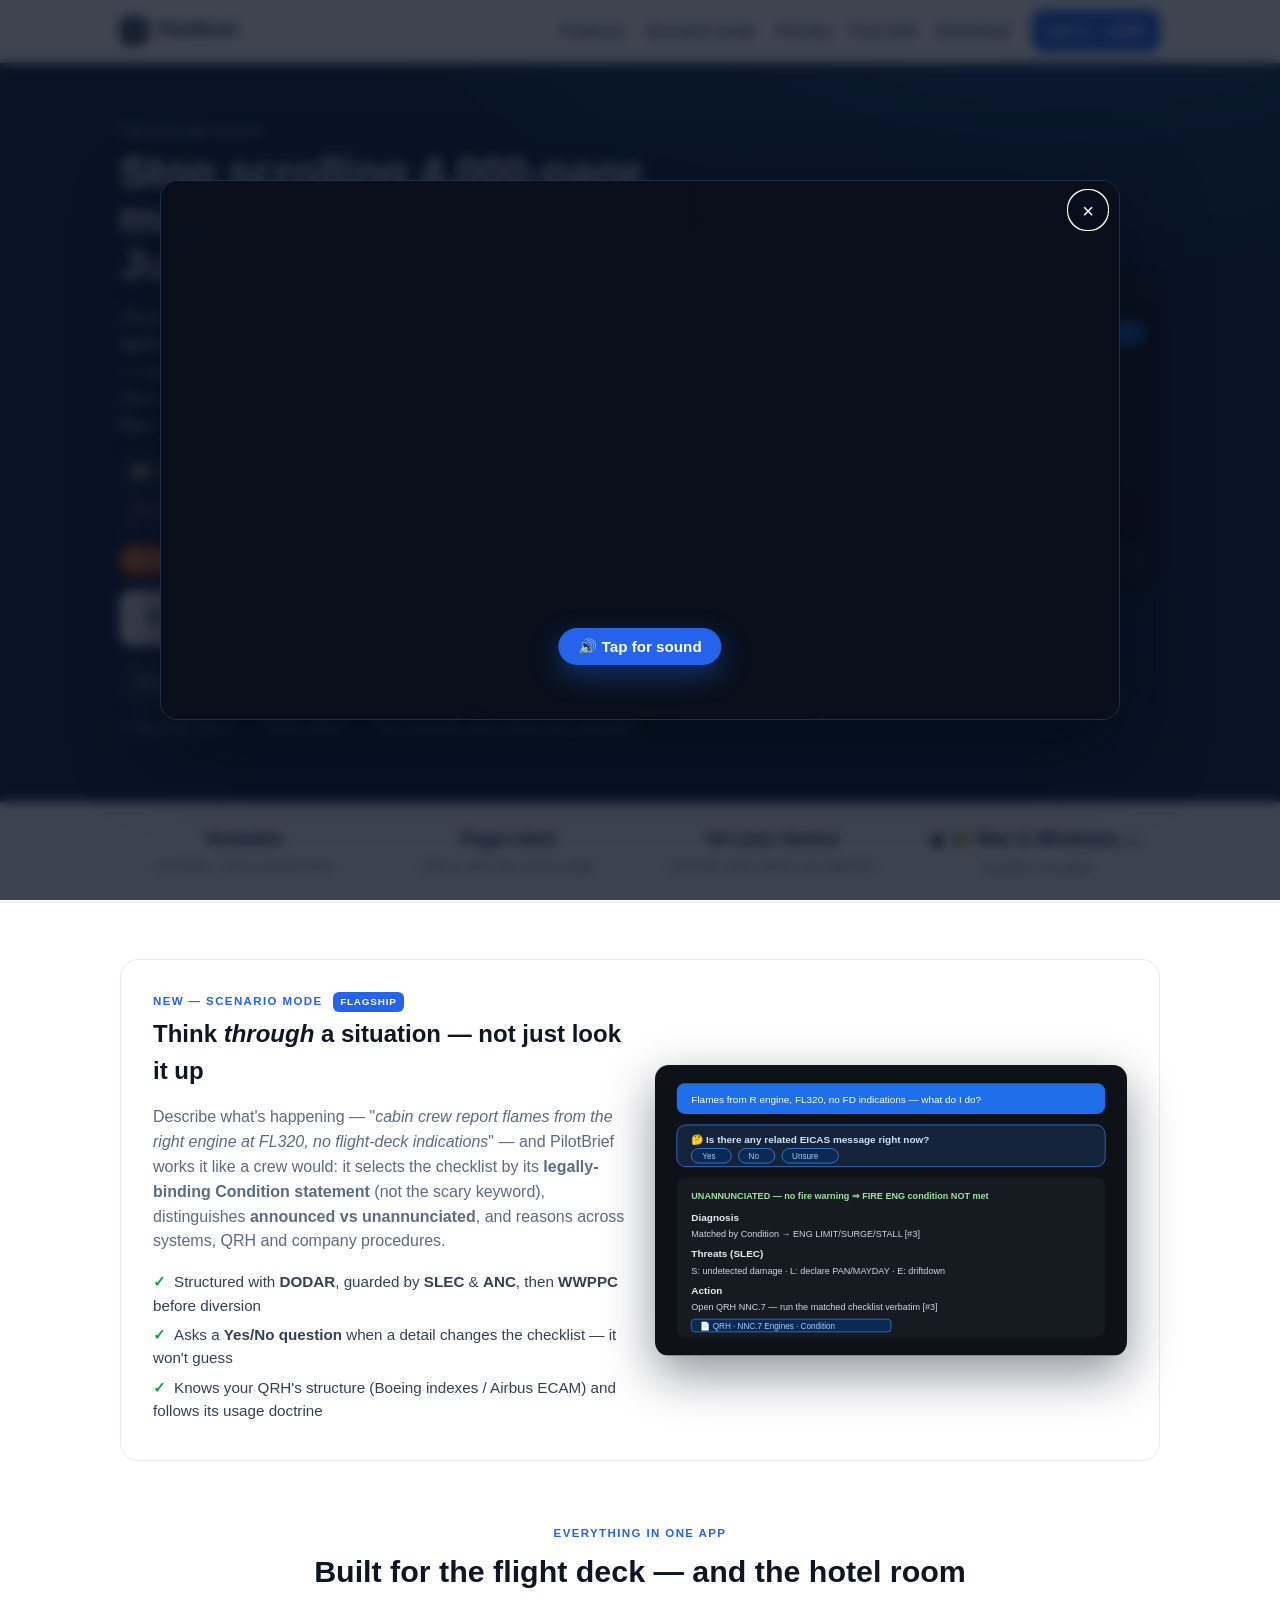
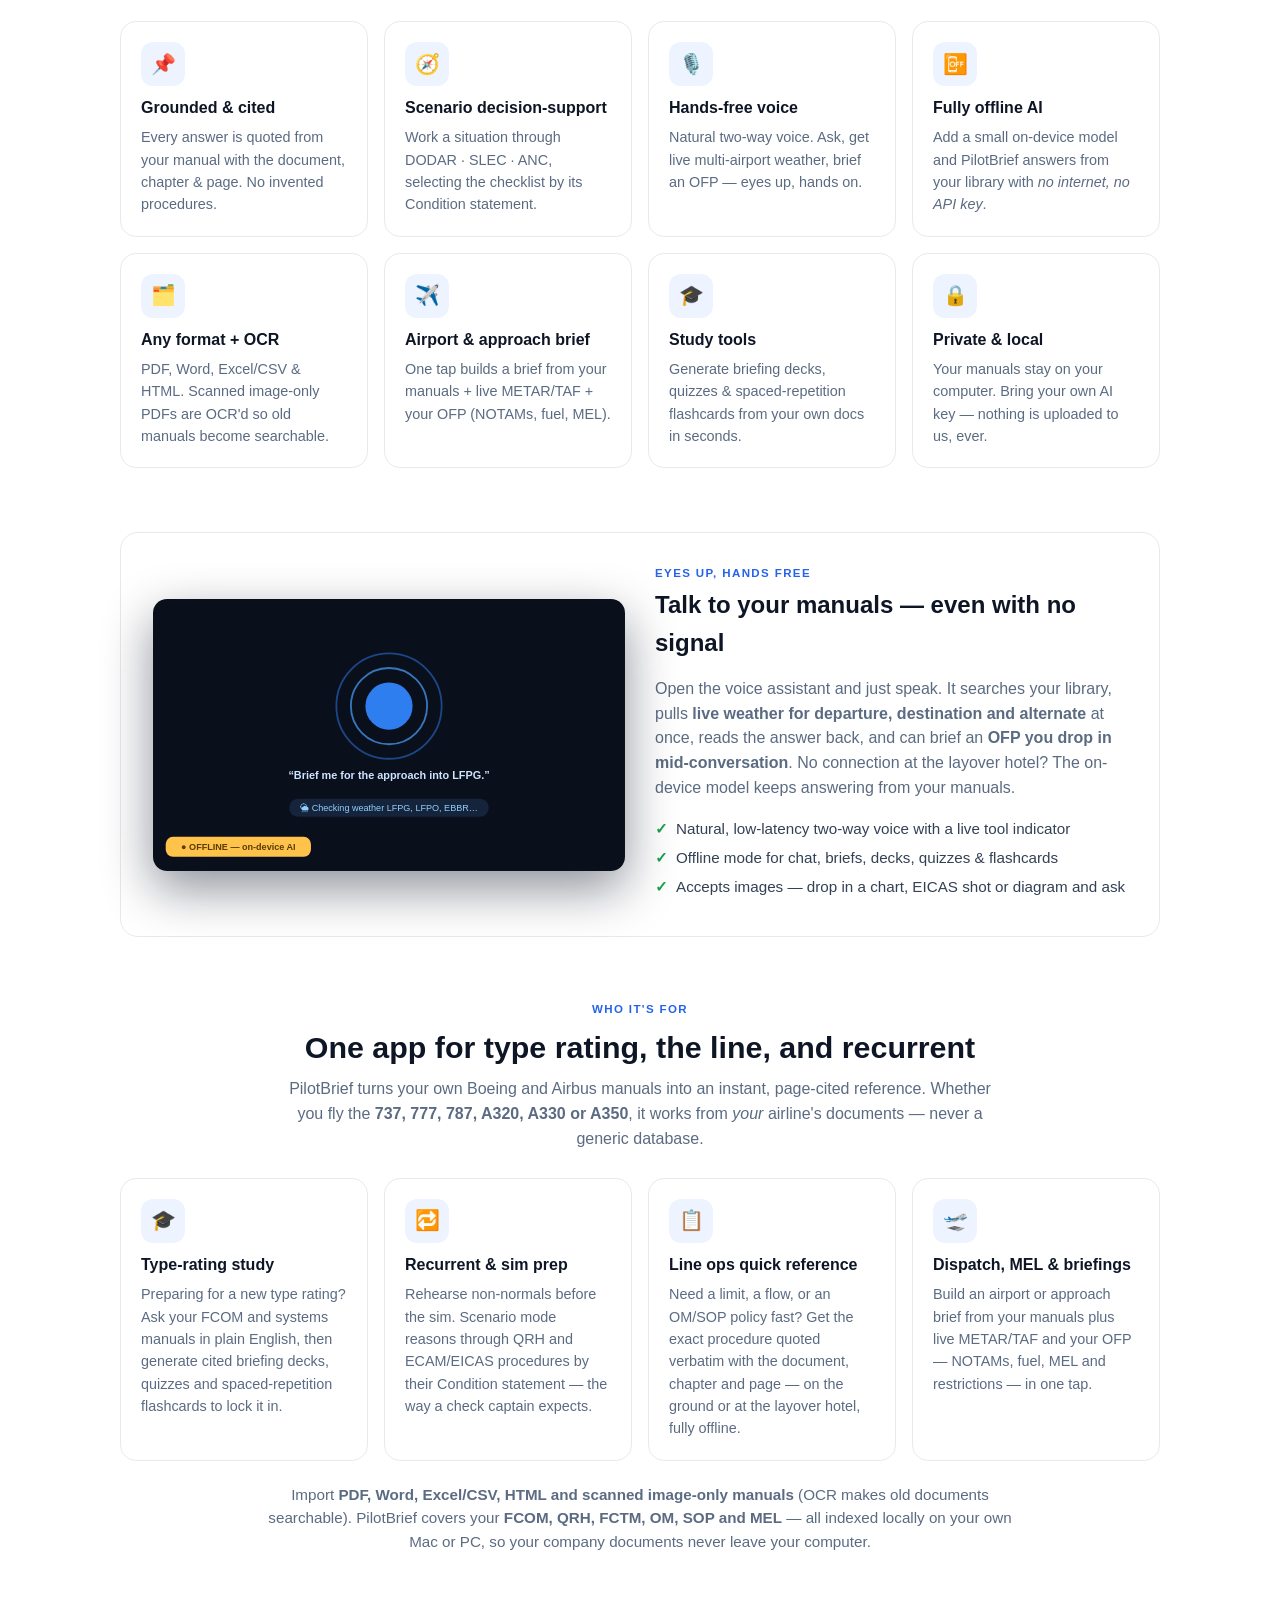
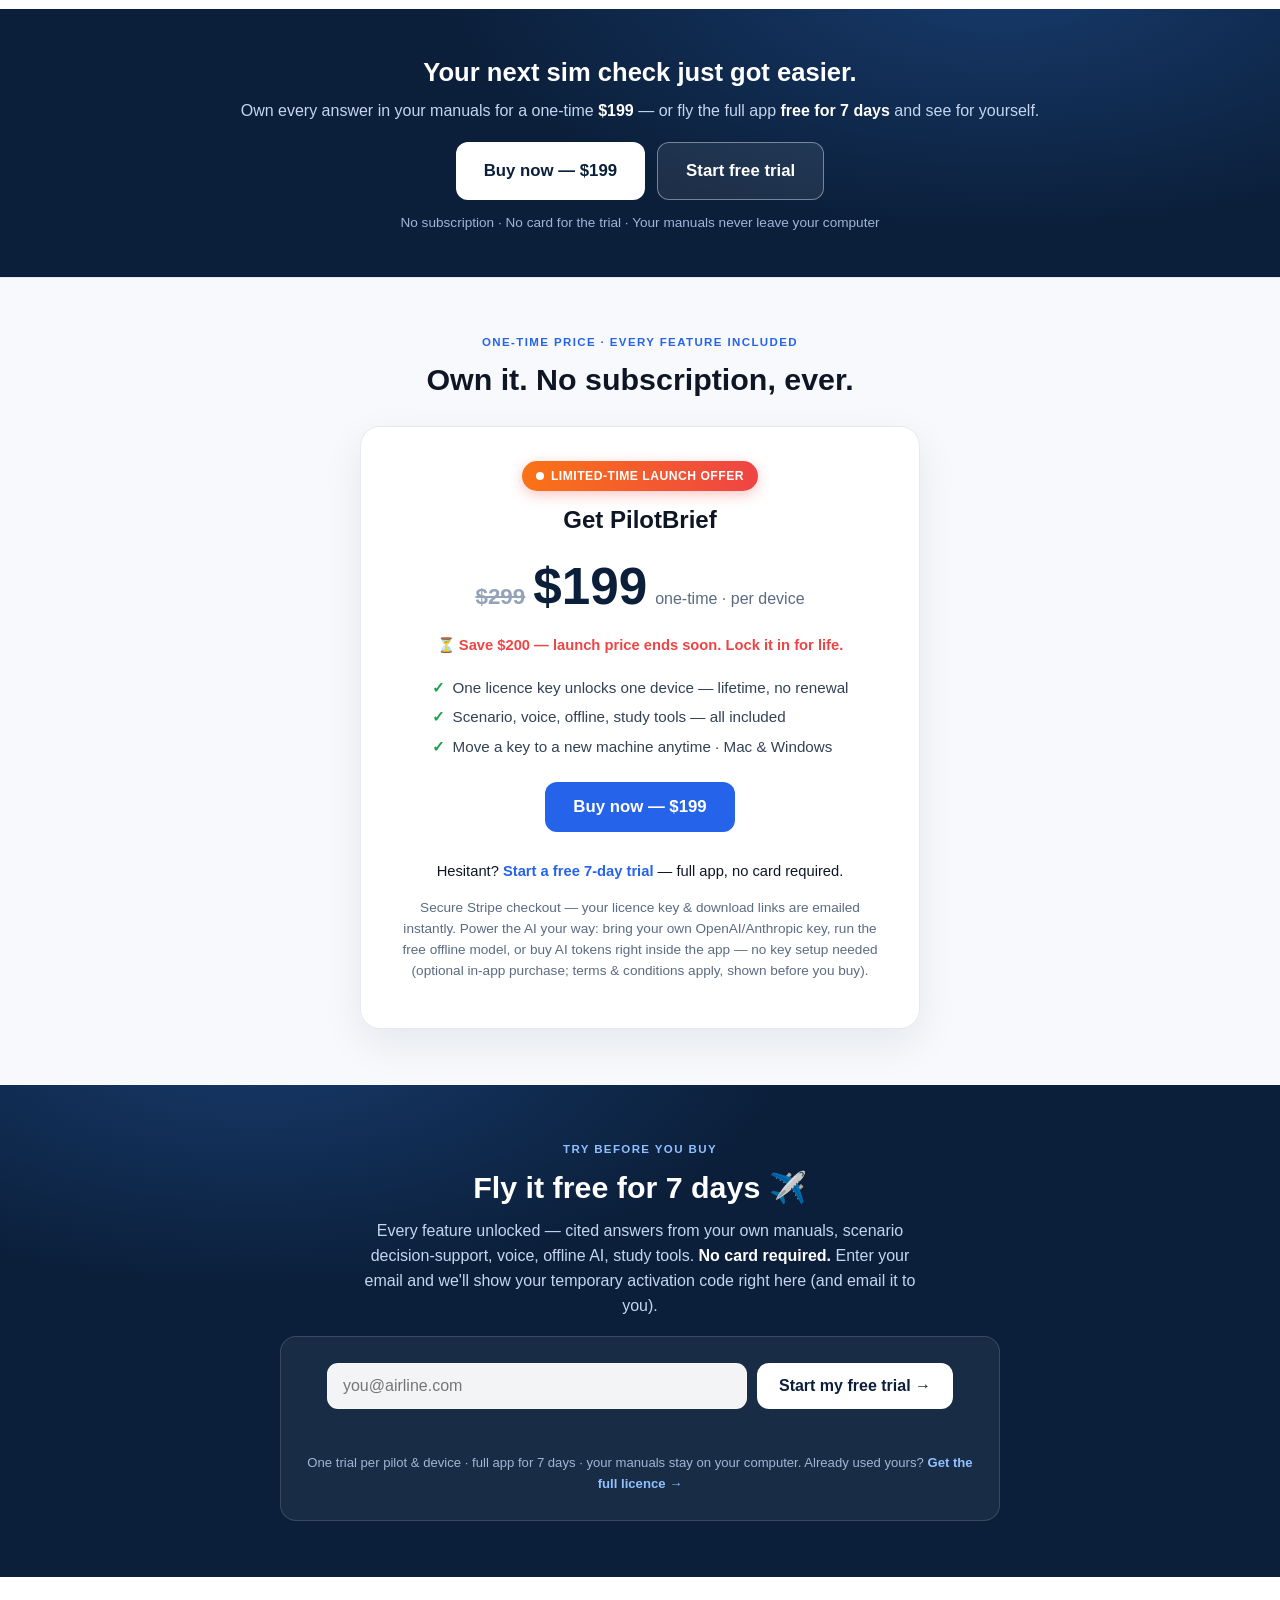
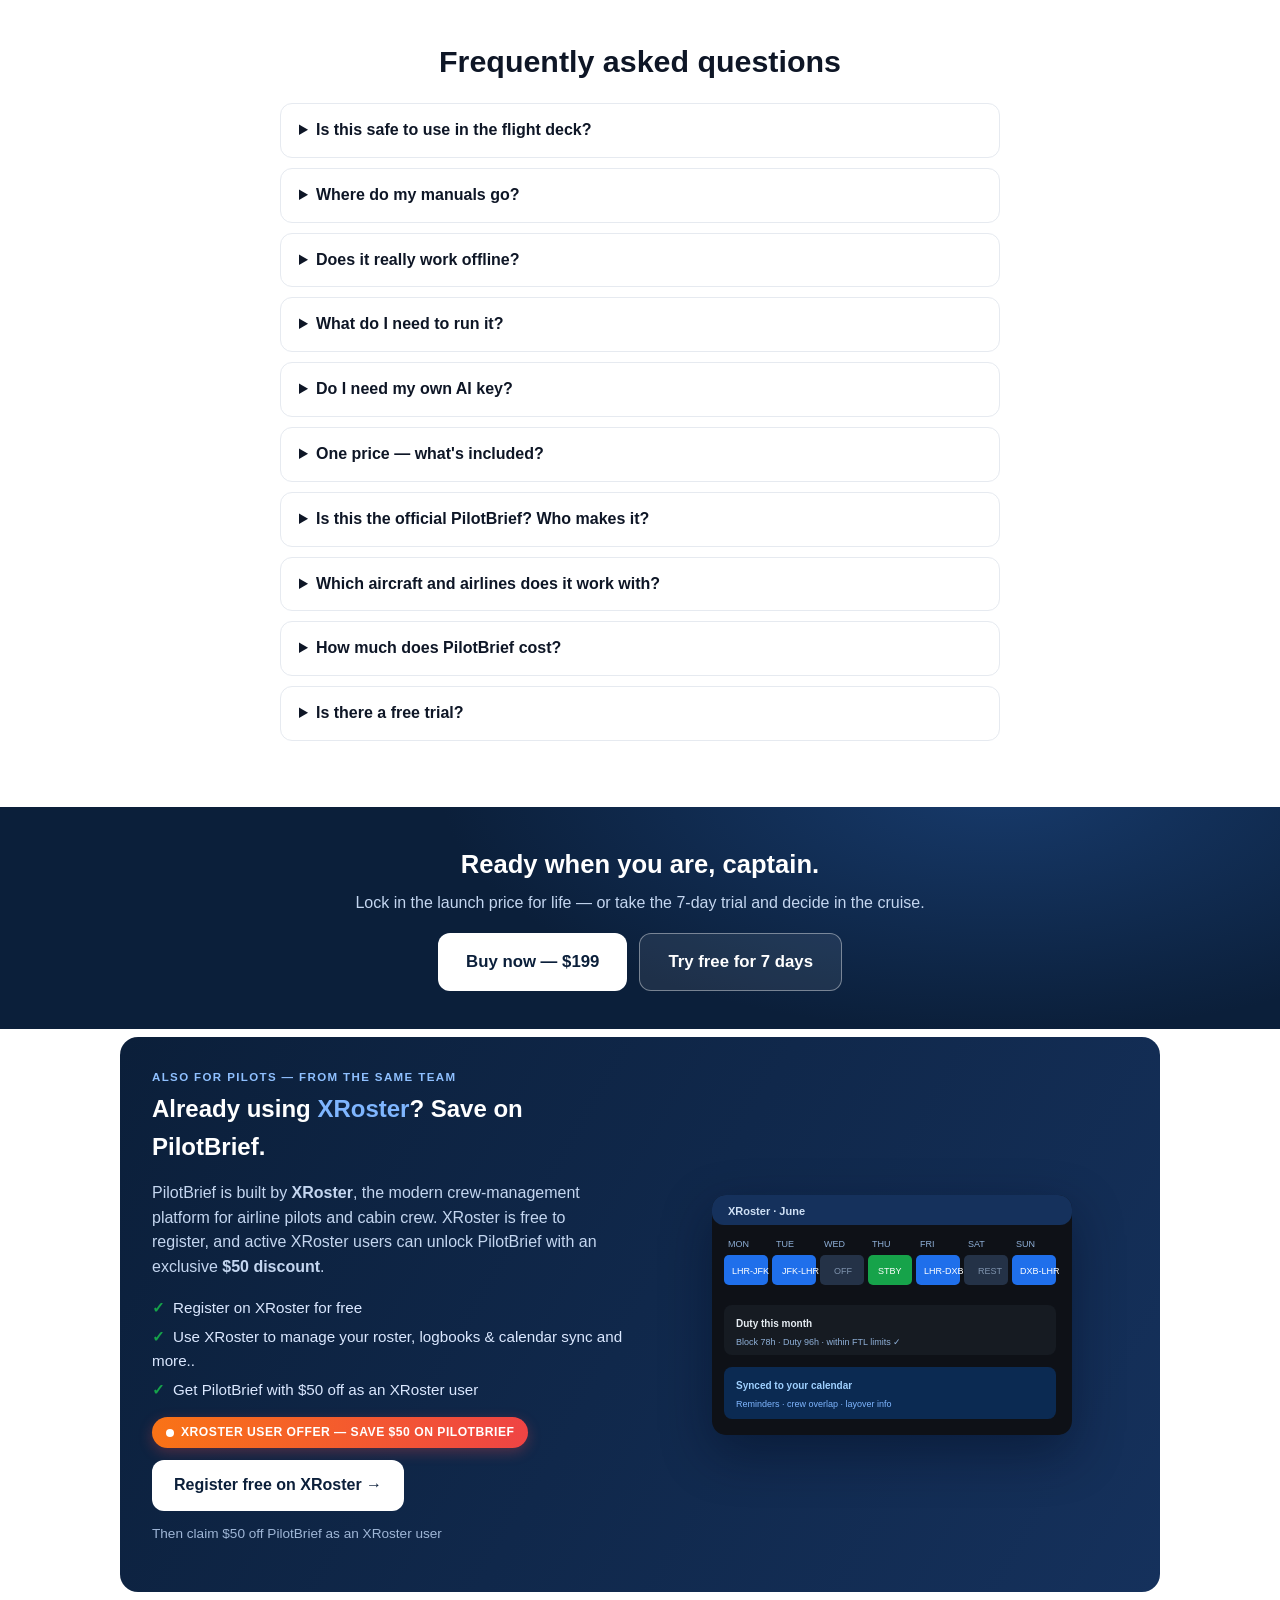
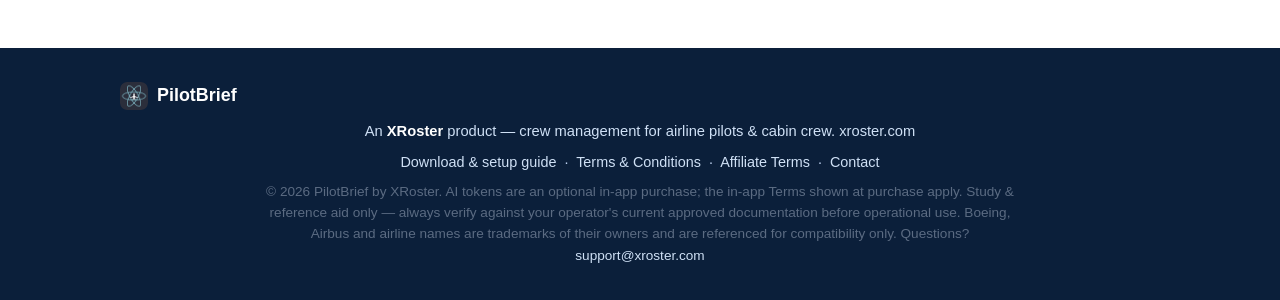
==== index.html @ 809c9a18 "Home page: dual buy/trial CTAs at every decision point - Hero: 'Buy now — $199' and 'Try free for 7 " ====
<!DOCTYPE html>
<html lang="en">
<head>
<meta charset="UTF-8">
<meta name="viewport" content="width=device-width, initial-scale=1">
<link rel="preconnect" href="https://www.xroster.com">
<link rel="dns-prefetch" href="https://www.xroster.com">
<title>PilotBrief — AI co-pilot for your FCOM, QRH &amp; SOPs | by XRoster</title>
<meta name="description" content="PilotBrief is a private AI co-pilot for airline pilots. Ask your FCOM, QRH, FCTM, OM & SOPs in plain English and get the exact procedure or limit back — verbatim, cited to the page. Scenario decision-support, hands-free voice, and fully offline AI. One-time price, runs on your own Mac or PC. From the team behind XRoster.">
<meta name="keywords" content="PilotBrief, XRoster, airline pilot app, FCOM, QRH, FCTM, SOP, aviation AI, pilot study tool, type rating, checklist, EICAS, ECAM, flight deck, offline AI, crew management">
<meta name="author" content="XRoster">
<meta name="robots" content="index, follow">
<link rel="canonical" href="https://pilotbriefs.com/">
<meta property="og:site_name" content="PilotBrief by XRoster">
<meta property="og:title" content="PilotBrief — AI co-pilot for your FCOM, QRH &amp; SOPs">
<meta property="og:description" content="Stop scrolling 4,000-page manuals. Just ask. Grounded, page-cited answers from your own manuals — plus scenario decision-support, voice, and offline AI. By XRoster.">
<meta property="og:type" content="website">
<meta property="og:url" content="https://pilotbriefs.com/">
<meta property="og:locale" content="en_US">
<meta property="og:image" content="https://pilotbriefs.com/assets/og-image.png">
<meta property="og:image:type" content="image/png">
<meta property="og:image:width" content="1200">
<meta property="og:image:height" content="630">
<meta property="og:image:alt" content="PilotBrief — AI co-pilot for your FCOM, QRH & SOPs">
<meta name="twitter:card" content="summary_large_image">
<meta name="twitter:title" content="PilotBrief — AI co-pilot for your FCOM, QRH &amp; SOPs">
<meta name="twitter:description" content="Ask your manuals in plain English. Verbatim, page-cited answers — plus scenario decision-support, hands-free voice, and fully offline AI. By XRoster.">
<meta name="twitter:image" content="https://pilotbriefs.com/assets/og-image.png">
<meta name="twitter:image:alt" content="PilotBrief — AI co-pilot for your FCOM, QRH & SOPs">
<meta name="theme-color" content="#0b1f3a">
<script type="application/ld+json">
{
  "@context": "https://schema.org",
  "@graph": [
    {
      "@type": "Organization",
      "@id": "https://pilotbriefs.com/#organization",
      "name": "XRoster",
      "url": "https://www.xroster.com",
      "logo": {
        "@type": "ImageObject",
        "url": "https://pilotbriefs.com/assets/icon-512.png",
        "width": 512,
        "height": 512
      },
      "description": "XRoster builds modern software for airline pilots and cabin crew, including the crew-management platform and PilotBrief, an AI co-pilot for aviation manuals.",
      "sameAs": [
        "https://www.xroster.com",
        "https://x.com/xroster",
        "https://www.linkedin.com/company/xroster",
        "https://www.instagram.com/xroster.app"
      ]
    },
    {
      "@type": "WebSite",
      "@id": "https://pilotbriefs.com/#website",
      "url": "https://pilotbriefs.com/",
      "name": "PilotBrief",
      "description": "AI co-pilot for airline pilots — ask your FCOM, QRH, FCTM, OM & SOPs in plain English and get verbatim, page-cited answers.",
      "publisher": { "@id": "https://pilotbriefs.com/#organization" },
      "inLanguage": "en"
    },
    {
      "@type": "SoftwareApplication",
      "@id": "https://pilotbriefs.com/#software",
      "name": "PilotBrief",
      "applicationCategory": "BusinessApplication",
      "applicationSubCategory": "Aviation reference & study tool",
      "operatingSystem": "macOS, Windows",
      "url": "https://pilotbriefs.com/",
      "description": "A private AI co-pilot for airline pilots. Ask your FCOM, QRH, FCTM, OM and SOPs in plain English and get verbatim, page-cited answers — plus scenario decision-support, hands-free voice, and fully offline AI.",
      "image": "https://pilotbriefs.com/assets/og-image.png",
      "screenshot": "https://pilotbriefs.com/assets/og-image.png",
      "softwareHelp": "https://pilotbriefs.com/download.html",
      "installUrl": "https://pilotbriefs.com/download.html",
      "downloadUrl": "https://pilotbriefs.com/download.html",
      "featureList": [
        "Grounded, page-cited answers from your own FCOM, QRH, FCTM, OM & SOPs",
        "Scenario decision-support (DODAR · SLEC · ANC · WWPPC)",
        "Hands-free two-way voice with live multi-airport weather",
        "Fully offline on-device AI — no internet, no API key required",
        "Multi-format import (PDF, Word, Excel/CSV, HTML) with OCR",
        "Airport & approach briefings from manuals + live METAR/TAF + OFP",
        "Study tools: briefing decks, quizzes & spaced-repetition flashcards"
      ],
      "brand": { "@type": "Brand", "name": "PilotBrief" },
      "publisher": { "@id": "https://pilotbriefs.com/#organization" },
      "offers": {
        "@type": "Offer",
        "price": "199",
        "priceCurrency": "USD",
        "url": "https://pilotbriefs.com/#pricing",
        "availability": "https://schema.org/InStock",
        "priceValidUntil": "2026-12-31",
        "category": "One-time purchase, per device"
      }
    },
    {
      "@type": "FAQPage",
      "@id": "https://pilotbriefs.com/#faq",
      "mainEntity": [
        {
          "@type": "Question",
          "name": "Is there a free trial?",
          "acceptedAnswer": {
            "@type": "Answer",
            "text": "Yes — 7 days with every feature unlocked and no card required. Enter your email at pilotbriefs.com/#trial and you'll get a temporary activation code on screen and by email: download the app, enter the code, and fly. One trial per pilot and device; upgrading keeps your device activated and your library intact."
          }
        },
        {
          "@type": "Question",
          "name": "Is this safe to use in the flight deck?",
          "acceptedAnswer": {
            "@type": "Answer",
            "text": "PilotBrief is a study & reference aid. It reproduces your manuals verbatim and cites the exact page, but it is not a replacement for the official approved documentation or your operator's procedures. Always verify against your current approved manuals and apply CRM."
          }
        },
        {
          "@type": "Question",
          "name": "Where do my manuals go?",
          "acceptedAnswer": {
            "@type": "Answer",
            "text": "Nowhere. PilotBrief runs on your own Mac or PC and your documents never leave your computer. You bring your own AI key, and questions go directly from your machine to the provider — never through us."
          }
        },
        {
          "@type": "Question",
          "name": "Does it really work offline?",
          "acceptedAnswer": {
            "@type": "Answer",
            "text": "Yes. Index your manuals once, add a small free on-device model, and PilotBrief answers from your library with no internet and no API key — including scenario reasoning, briefs, and study tools."
          }
        },
        {
          "@type": "Question",
          "name": "What do I need to run it?",
          "acceptedAnswer": {
            "@type": "Answer",
            "text": "A Mac or Windows computer, plus a way to power the AI: your own OpenAI and/or Anthropic API key (a few dollars of usage covers heavy use), prepaid AI tokens you can buy inside the app (an optional in-app purchase — terms and conditions apply, shown before you buy), or the free on-device model for offline use."
          }
        },
        {
          "@type": "Question",
          "name": "Do I need my own AI key?",
          "acceptedAnswer": {
            "@type": "Answer",
            "text": "No. You can bring your own OpenAI/Anthropic key, buy prepaid AI tokens inside the app with no key setup (an optional in-app purchase — terms and conditions apply, shown before you buy), or use the free on-device model fully offline. You can switch anytime, and your manuals always stay on your computer."
          }
        },
        {
          "@type": "Question",
          "name": "One price — what's included?",
          "acceptedAnswer": {
            "@type": "Answer",
            "text": "Everything: grounded cited answers, scenario decision-support, hands-free voice, offline AI, OCR & multi-format import, airport briefs, and the study tools. One licence activates one device for life with no renewal."
          }
        },
        {
          "@type": "Question",
          "name": "Is this the official PilotBrief? Who makes it?",
          "acceptedAnswer": {
            "@type": "Answer",
            "text": "Yes. This is the official PilotBrief, built and sold by XRoster — the crew-management platform for airline pilots and cabin crew. The only official site is pilotbriefs.com, and the app is purchased here through secure Stripe checkout. If you see PilotBrief offered anywhere else, it isn't us."
          }
        },
        {
          "@type": "Question",
          "name": "Which aircraft and airlines does PilotBrief work with?",
          "acceptedAnswer": {
            "@type": "Answer",
            "text": "Any of them. PilotBrief is built around your documents, so it works with any aircraft type (Boeing 737/777/787, Airbus A320/A330/A350 and more) and any airline's OM/SOP — you simply load your own FCOM, QRH, FCTM and company manuals. It understands both Boeing-style QRH indexes and Airbus ECAM structure."
          }
        },
        {
          "@type": "Question",
          "name": "How much does PilotBrief cost?",
          "acceptedAnswer": {
            "@type": "Answer",
            "text": "A one-time $199 during the launch (regularly $299) — no subscription, ever. One licence activates one device for life, and active XRoster users can claim an extra $50 off."
          }
        }
      ]
    }
  ]
}
</script>
<link rel="icon" href="favicon.ico" sizes="any">
<link rel="icon" type="image/png" sizes="32x32" href="assets/favicon-32.png">
<link rel="icon" type="image/png" sizes="16x16" href="assets/favicon-16.png">
<link rel="apple-touch-icon" sizes="180x180" href="assets/apple-touch-icon.png">
<link rel="manifest" href="site.webmanifest">
<style>
  :root{--navy:#0b1f3a;--blue:#2563eb;--sky:#4da3ff;--ink:#0e1626;--muted:#5b6b82;--line:#e6eaf0;--bg:#f7f9fc;}
  *{box-sizing:border-box;}
  html{scroll-behavior:smooth;}
  body{margin:0;font-family:-apple-system,BlinkMacSystemFont,"Segoe UI",Roboto,Helvetica,Arial,sans-serif;color:var(--ink);background:#fff;line-height:1.55;-webkit-font-smoothing:antialiased;}
  a{color:var(--blue);text-decoration:none;}
  .wrap{max-width:1080px;margin:0 auto;padding:0 20px;}
  .btn{display:inline-flex;align-items:center;justify-content:center;gap:8px;border-radius:12px;padding:13px 22px;font-weight:600;font-size:1rem;cursor:pointer;border:0;transition:transform .12s,box-shadow .12s;}
  .btn-light{background:#fff;color:var(--navy);} .btn-light:hover{transform:translateY(-1px);box-shadow:0 8px 22px rgba(0,0,0,.18);}
  .btn-primary{background:var(--blue);color:#fff;} .btn-primary:hover{transform:translateY(-1px);box-shadow:0 8px 22px rgba(37,99,235,.32);}
  .btn-ghost{background:rgba(255,255,255,.08);color:#fff;border:1.5px solid rgba(255,255,255,.4);} .btn-ghost:hover{transform:translateY(-1px);background:rgba(255,255,255,.16);}
  .ctaband{background:radial-gradient(900px 400px at 78% -10%,#173a6b 0,var(--navy) 62%);color:#eaf2ff;padding:44px 0;}
  .ctaband h3{color:#fff;font-size:1.6rem;margin:0 0 6px;}
  .ctaband p{color:#c4d6f0;margin:0 0 18px;}
  .ctaband .row{display:flex;gap:12px;flex-wrap:wrap;justify-content:center;}
  .ctaband .sub{color:#9fb6d6;font-size:.85rem;margin-top:12px;}
  .btn-lg{padding:15px 28px;font-size:1.05rem;}
  /* nav */
  nav.top{position:sticky;top:0;z-index:50;background:rgba(255,255,255,.86);backdrop-filter:blur(10px);border-bottom:1px solid var(--line);}
  nav.top .wrap{display:flex;align-items:center;justify-content:space-between;height:62px;}
  .brand{display:flex;align-items:center;gap:9px;font-weight:800;color:var(--navy);font-size:1.12rem;}
  .brand .mk{width:28px;height:28px;border-radius:7px;background:var(--blue);display:flex;align-items:center;justify-content:center;}
  .brand .mk-img{width:28px;height:28px;border-radius:7px;display:block;object-fit:cover;}
  .nav-links{display:flex;align-items:center;gap:22px;}
  .nav-links a{color:#33425a;font-weight:600;font-size:.95rem;}
  .nav-links a.nav-cta{background:var(--blue);color:#fff;padding:9px 16px;border-radius:10px;}
  .nav-links a.nav-cta:hover{background:#1e4fd0;color:#fff;}
  /* hero */
  .hero{background:radial-gradient(1200px 540px at 84% -14%,#173a6b 0,var(--navy) 62%);color:#eaf2ff;}
  .hero .wrap{padding:60px 20px 64px;display:grid;grid-template-columns:1.05fr .95fr;gap:40px;align-items:center;}
  .eyebrow{letter-spacing:.12em;text-transform:uppercase;font-size:.72rem;font-weight:800;color:#8fc0ff;}
  h1{font-size:2.7rem;line-height:1.07;margin:.5rem 0 1rem;color:#fff;font-weight:800;}
  .sub{color:#c4d6f0;font-size:1.08rem;}
  .badges{display:flex;flex-wrap:wrap;gap:8px;margin:16px 0;}
  .badge{font-size:.82rem;background:rgba(255,255,255,.08);border:1px solid rgba(255,255,255,.18);color:#dbe8ff;border-radius:999px;padding:5px 12px;}
  .offer{display:inline-flex;align-items:center;gap:7px;background:linear-gradient(90deg,#f97316,#ef4444);color:#fff;font-weight:800;font-size:.76rem;letter-spacing:.04em;text-transform:uppercase;border-radius:999px;padding:6px 14px;box-shadow:0 4px 14px rgba(239,68,68,.3);}
  .offer .dot{width:8px;height:8px;border-radius:50%;background:#fff;animation:pulse 1.3s ease-in-out infinite;}
  @keyframes pulse{0%,100%{opacity:.45}50%{opacity:1}}
  .hero-cta{display:flex;flex-wrap:wrap;align-items:center;gap:14px;margin:14px 0 8px;}
  .price-pill{display:inline-flex;align-items:baseline;gap:8px;background:rgba(255,255,255,.08);border:1px solid rgba(255,255,255,.16);padding:8px 16px;border-radius:999px;}
  .fineprint{color:#9fb6d6;font-size:.9rem;}
  .mock{width:100%;height:auto;display:block;border-radius:14px;box-shadow:0 18px 50px rgba(2,12,30,.45);}
  /* sections */
  section{padding:56px 0;}
  .center{text-align:center;}
  h2{font-size:1.9rem;font-weight:800;margin:.3rem 0 .2rem;}
  h3{font-size:1.5rem;font-weight:800;margin:.2rem 0 .5rem;}
  .lead{color:var(--muted);}
  .eyebrow.blue{color:var(--blue);}
  /* trust bar */
  .trust{background:var(--bg);border-top:1px solid var(--line);border-bottom:1px solid var(--line);}
  .trust .wrap{display:grid;grid-template-columns:repeat(4,1fr);gap:18px;padding:22px 20px;text-align:center;}
  .trust b{display:block;font-size:1.15rem;color:var(--navy);}
  .trust span{color:var(--muted);font-size:.86rem;}
  /* feature grid */
  .grid{display:grid;grid-template-columns:repeat(4,1fr);gap:16px;}
  .feat{border:1px solid var(--line);border-radius:16px;padding:20px;background:#fff;transition:transform .15s,box-shadow .15s;}
  .feat:hover{transform:translateY(-3px);box-shadow:0 10px 28px rgba(13,31,58,.10);}
  .feat .ico{width:44px;height:44px;border-radius:12px;background:#eef4ff;display:flex;align-items:center;justify-content:center;font-size:20px;margin-bottom:10px;}
  .feat h4{margin:.1rem 0 .35rem;font-size:1rem;}
  .feat p{margin:0;color:var(--muted);font-size:.9rem;}
  /* showcase */
  .show{border:1px solid var(--line);border-radius:18px;background:#fff;padding:32px;display:grid;grid-template-columns:1fr 1fr;gap:30px;align-items:center;}
  .show.rev{direction:rtl;} .show.rev>*{direction:ltr;}
  .tag{display:inline-block;font-size:.62rem;font-weight:800;letter-spacing:.08em;text-transform:uppercase;color:#fff;background:var(--blue);border-radius:6px;padding:2px 7px;vertical-align:middle;margin-left:6px;}
  ul.ticks{list-style:none;padding:0;margin:0;}
  ul.ticks li{margin:.35rem 0;color:#334155;font-size:.95rem;} ul.ticks li::before{content:"✓";color:#16a34a;font-weight:800;margin-right:8px;}
  /* pricing */
  .price-card{max-width:560px;margin:0 auto;border:1px solid var(--line);border-radius:20px;box-shadow:0 14px 40px rgba(13,31,58,.08);padding:34px;text-align:center;background:#fff;}
  .price-big{font-size:3.2rem;font-weight:800;color:var(--navy);}
  .price-card .reg{color:#94a3b8;text-decoration:line-through;font-weight:600;margin-right:8px;font-size:1.4rem;}
  .urgency{color:#ef4444;font-weight:700;font-size:.92rem;margin:6px 0 14px;}
  /* faq */
  .faq{max-width:760px;margin:0 auto;}
  details{border:1px solid var(--line);border-radius:12px;padding:14px 18px;margin-bottom:10px;background:#fff;}
  details summary{font-weight:700;cursor:pointer;}
  details p{color:var(--muted);margin:.6rem 0 0;}
  /* footer */
  footer{background:var(--navy);color:#bcd0ee;padding:34px 0;font-size:.9rem;}
  footer a{color:#cfe0f5;}
  .disclaimer{max-width:780px;margin:0 auto;color:var(--muted);font-size:.85rem;text-align:center;}
  @media(max-width:840px){
    .hero .wrap{grid-template-columns:1fr;} h1{font-size:2.1rem;}
    .grid{grid-template-columns:repeat(2,1fr);} .trust .wrap{grid-template-columns:repeat(2,1fr);}
    .show{grid-template-columns:1fr;} .show.rev{direction:ltr;} .nav-links{display:none;}
  }
</style>
</head>
<body>

<!-- ===== NAV ===== -->
<nav class="top"><div class="wrap">
  <a class="brand" href="#"><img class="mk-img" src="assets/icon.png" width="28" height="28" alt="PilotBrief logo">PilotBrief</a>
  <div class="nav-links">
    <a href="#features">Features</a>
    <a href="#scenario">Scenario mode</a>
    <a href="#pricing">Pricing</a>
    <a href="#trial">Free trial</a>
    <a href="download.html">Download</a>
    <a href="#pricing" class="nav-cta">Get it — $199</a>
  </div>
</div></nav>

<!-- ===== HERO ===== -->
<header class="hero"><div class="wrap">
  <div>
    <div class="eyebrow">For airline pilots</div>
    <h1>Stop scrolling 4,000-page manuals.<br>Just ask.</h1>
    <p class="sub">PilotBrief is a private AI co-pilot for your <strong>FCOM, QRH, FCTM, OM &amp; SOPs</strong>. Ask in plain English and get the exact procedure or limit back — quoted <strong>verbatim</strong>, with the document, chapter &amp; <strong>page citation</strong>. Now it can also <strong>reason through a scenario</strong>, <strong>talk to you hands-free</strong>, and <strong>work with no internet at all</strong>.</p>
    <div class="badges">
      <span class="badge">🧭 Scenario decision-support</span>
      <span class="badge">🎙️ Hands-free voice</span>
      <span class="badge">📴 Fully offline AI</span>
      <span class="badge">📌 Cited to the page</span>
    </div>
    <div style="margin-bottom:10px"><span class="offer"><span class="dot"></span> Limited-time launch offer</span></div>
    <div class="hero-cta">
      <a href="#pricing" class="btn btn-light btn-lg">Buy now — $199</a>
      <a href="#trial" class="btn btn-ghost btn-lg">Try free for 7 days</a>
    </div>
    <div style="margin:2px 0 10px"><span class="price-pill"><span style="color:#9fb6d6;text-decoration:line-through;font-size:1rem">$299</span><b style="font-size:1.3rem">$199</b><span style="color:#c4d6f0">one-time · per device</span></span> <span style="color:#9fb6d6;font-size:.88rem;margin-left:6px">Trial: full app · no card required</span></div>
    <div class="fineprint">✓ No subscription &nbsp; ✓ Works offline &nbsp; ✓ Your manuals never leave your computer</div>
  </div>
  <div class="hero-mock">
    <button type="button" class="hero-play" id="heroPlay" aria-label="Play the PilotBrief promo video">
      <span class="hero-play__circle">
        <span class="hero-play__ring" aria-hidden="true"></span>
        <svg viewBox="0 0 24 24" width="34" height="34" fill="currentColor" aria-hidden="true"><path d="M8 5.5v13a1 1 0 0 0 1.54.84l10-6.5a1 1 0 0 0 0-1.68l-10-6.5A1 1 0 0 0 8 5.5z"/></svg>
      </span>
      <span class="hero-play__label">Watch the 30-sec demo</span>
    </button>
    <svg class="mock" viewBox="0 0 560 372" xmlns="http://www.w3.org/2000/svg" role="img" aria-label="PilotBrief app">
      <rect width="560" height="372" rx="12" fill="#0e1117"/>
      <rect x="0" y="0" width="560" height="34" rx="12" fill="#161b22"/>
      <circle cx="20" cy="17" r="5" fill="#ff5f56"/><circle cx="38" cy="17" r="5" fill="#ffbd2e"/><circle cx="56" cy="17" r="5" fill="#27c93f"/>
      <text x="280" y="21" fill="#8b949e" font-family="sans-serif" font-size="11" text-anchor="middle">PilotBrief</text>
      <rect x="0" y="34" width="150" height="338" fill="#0b1f3a"/>
      <rect x="14" y="50" width="122" height="26" rx="6" fill="#2563eb"/>
      <text x="26" y="67" fill="#fff" font-family="sans-serif" font-size="11">+ New chat</text>
      <text x="16" y="100" fill="#6f8bb0" font-family="sans-serif" font-size="9">LIBRARY</text>
      <text x="20" y="120" fill="#cfe0f5" font-family="sans-serif" font-size="11">📁 Company OM / SOP</text>
      <text x="20" y="142" fill="#cfe0f5" font-family="sans-serif" font-size="11">📁 B777 FCOM / QRH</text>
      <text x="20" y="164" fill="#cfe0f5" font-family="sans-serif" font-size="11">📁 Misc</text>
      <rect x="150" y="34" width="410" height="338" fill="#0e1117"/>
      <rect x="300" y="56" width="240" height="30" rx="10" fill="#1f6feb"/>
      <text x="318" y="75" fill="#fff" font-family="sans-serif" font-size="11">Max tailwind for autoland on the 777?</text>
      <rect x="170" y="100" width="372" height="150" rx="10" fill="#161b22"/>
      <text x="184" y="124" fill="#e6edf3" font-family="sans-serif" font-size="11">Autoland — wind limits (QRH/FCOM):</text>
      <text x="184" y="146" fill="#cdd9e5" font-family="sans-serif" font-size="11">• Max tailwind component: <tspan fill="#fff" font-weight="700">10 kt</tspan>  [#1]</text>
      <text x="184" y="166" fill="#cdd9e5" font-family="sans-serif" font-size="11">• Max crosswind (autoland): <tspan fill="#fff" font-weight="700">25 kt</tspan>  [#1]</text>
      <text x="184" y="186" fill="#cdd9e5" font-family="sans-serif" font-size="11">• Max headwind: <tspan fill="#fff" font-weight="700">25 kt</tspan>  [#1]</text>
      <rect x="184" y="206" width="150" height="26" rx="6" fill="#0b2a52" stroke="#2f6fd0"/>
      <text x="196" y="223" fill="#9fd0ff" font-family="sans-serif" font-size="10">📄 QRH · Autoland · p.166</text>
      <rect x="170" y="320" width="372" height="34" rx="9" fill="#161b22" stroke="#30363d"/>
      <text x="186" y="341" fill="#6e7681" font-family="sans-serif" font-size="11">Ask about a procedure, limit, or system…</text>
    </svg>
  </div>
</div></header>

<!-- ===== TRUST BAR ===== -->
<div class="trust"><div class="wrap">
  <div><b>Verbatim</b><span>checklists, never paraphrased</span></div>
  <div><b>Page-cited</b><span>click to view the source page</span></div>
  <div><b>On your device</b><span>manuals never leave your Mac/PC</span></div>
  <div><b style="display:inline-flex;align-items:center;gap:8px;justify-content:center"><svg width="15" height="17" viewBox="0 0 384 512" fill="#0b1f3a" aria-label="macOS"><path d="M318.7 268.7c-.2-36.7 16.4-64.4 50-84.8-18.8-26.9-47.2-41.7-84.7-44.6-35.5-2.8-74.3 20.7-88.5 20.7-15 0-49.4-19.7-76.4-19.7C63.3 141.2 4 184.8 4 273.5q0 39.3 14.4 81.2c12.8 36.7 59 126.7 107.2 125.2 25.2-.6 43-17.9 75.8-17.9 31.8 0 48.3 17.9 76.4 17.9 48.6-.7 90.4-82.5 102.6-119.3-65.2-30.7-61.7-90-61.7-91.9zm-56.6-164.2c27.3-32.4 24.8-61.9 24-72.5-24.1 1.4-52 16.4-67.9 34.9-17.5 19.8-27.8 44.3-25.6 71.9 26.1 2 49.9-11.4 69.5-34.3z"/></svg><svg width="15" height="15" viewBox="0 0 23 23" aria-label="Windows"><path fill="#f25022" d="M1 1h10v10H1z"/><path fill="#7fba00" d="M12 1h10v10H12z"/><path fill="#00a4ef" d="M1 12h10v10H1z"/><path fill="#ffb900" d="M12 12h10v10H12z"/></svg>Mac &amp; Windows</b><span>both installers included</span></div>
</div></div>

<!-- ===== FLAGSHIP SCENARIO ===== -->
<section id="scenario"><div class="wrap">
  <div class="show">
    <div>
      <div class="eyebrow blue">New — Scenario mode <span class="tag">Flagship</span></div>
      <h3>Think <em>through</em> a situation — not just look it up</h3>
      <p class="lead">Describe what's happening — "<em>cabin crew report flames from the right engine at FL320, no flight-deck indications</em>" — and PilotBrief works it like a crew would: it selects the checklist by its <strong>legally-binding Condition statement</strong> (not the scary keyword), distinguishes <strong>announced vs unannunciated</strong>, and reasons across systems, QRH and company procedures.</p>
      <ul class="ticks">
        <li>Structured with <strong>DODAR</strong>, guarded by <strong>SLEC</strong> &amp; <strong>ANC</strong>, then <strong>WWPPC</strong> before diversion</li>
        <li>Asks a <strong>Yes/No question</strong> when a detail changes the checklist — it won't guess</li>
        <li>Knows your QRH's structure (Boeing indexes / Airbus ECAM) and follows its usage doctrine</li>
      </ul>
    </div>
    <div>
      <svg class="mock" viewBox="0 0 520 320" xmlns="http://www.w3.org/2000/svg" role="img" aria-label="Scenario decision-support">
        <rect width="520" height="320" rx="12" fill="#0e1117"/>
        <rect x="24" y="20" width="472" height="34" rx="9" fill="#1f6feb"/>
        <text x="40" y="42" fill="#fff" font-family="sans-serif" font-size="11">Flames from R engine, FL320, no FD indications — what do I do?</text>
        <rect x="24" y="66" width="472" height="46" rx="10" fill="#15233b" stroke="#2f6fd0"/>
        <text x="40" y="86" fill="#cfe3ff" font-family="sans-serif" font-size="11" font-weight="700">🤔 Is there any related EICAS message right now?</text>
        <rect x="40" y="92" width="44" height="16" rx="8" fill="#0b2a52" stroke="#3a78d6"/><text x="52" y="104" fill="#9fd0ff" font-size="9" font-family="sans-serif">Yes</text>
        <rect x="92" y="92" width="40" height="16" rx="8" fill="#0b2a52" stroke="#3a78d6"/><text x="103" y="104" fill="#9fd0ff" font-size="9" font-family="sans-serif">No</text>
        <rect x="140" y="92" width="62" height="16" rx="8" fill="#0b2a52" stroke="#3a78d6"/><text x="151" y="104" fill="#9fd0ff" font-size="9" font-family="sans-serif">Unsure</text>
        <rect x="24" y="124" width="472" height="176" rx="10" fill="#161b22"/>
        <text x="40" y="148" fill="#9be3a0" font-family="sans-serif" font-size="10" font-weight="700">UNANNUNCIATED — no fire warning ⇒ FIRE ENG condition NOT met</text>
        <text x="40" y="172" fill="#e6edf3" font-family="sans-serif" font-size="11" font-weight="700">Diagnosis</text>
        <text x="40" y="190" fill="#cdd9e5" font-family="sans-serif" font-size="10">Matched by Condition → ENG LIMIT/SURGE/STALL  [#3]</text>
        <text x="40" y="212" fill="#e6edf3" font-family="sans-serif" font-size="11" font-weight="700">Threats (SLEC)</text>
        <text x="40" y="230" fill="#cdd9e5" font-family="sans-serif" font-size="10">S: undetected damage · L: declare PAN/MAYDAY · E: driftdown</text>
        <text x="40" y="252" fill="#e6edf3" font-family="sans-serif" font-size="11" font-weight="700">Action</text>
        <text x="40" y="270" fill="#cdd9e5" font-family="sans-serif" font-size="10">Open QRH NNC.7 — run the matched checklist verbatim  [#3]</text>
        <rect x="40" y="280" width="220" height="14" rx="4" fill="#0b2a52" stroke="#2f6fd0"/>
        <text x="50" y="291" fill="#9fd0ff" font-family="sans-serif" font-size="9">📄 QRH · NNC.7 Engines · Condition</text>
      </svg>
    </div>
  </div>
</div></section>

<!-- ===== FEATURES ===== -->
<section id="features" style="padding-top:8px"><div class="wrap">
  <div class="center" style="margin-bottom:26px">
    <div class="eyebrow blue">Everything in one app</div>
    <h2>Built for the flight deck — and the hotel room</h2>
  </div>
  <div class="grid">
    <div class="feat"><div class="ico">📌</div><h4>Grounded &amp; cited</h4><p>Every answer is quoted from your manual with the document, chapter &amp; page. No invented procedures.</p></div>
    <div class="feat"><div class="ico">🧭</div><h4>Scenario decision-support</h4><p>Work a situation through DODAR · SLEC · ANC, selecting the checklist by its Condition statement.</p></div>
    <div class="feat"><div class="ico">🎙️</div><h4>Hands-free voice</h4><p>Natural two-way voice. Ask, get live multi-airport weather, brief an OFP — eyes up, hands on.</p></div>
    <div class="feat"><div class="ico">📴</div><h4>Fully offline AI</h4><p>Add a small on-device model and PilotBrief answers from your library with <em>no internet, no API key</em>.</p></div>
    <div class="feat"><div class="ico">🗂️</div><h4>Any format + OCR</h4><p>PDF, Word, Excel/CSV &amp; HTML. Scanned image-only PDFs are OCR'd so old manuals become searchable.</p></div>
    <div class="feat"><div class="ico">✈️</div><h4>Airport &amp; approach brief</h4><p>One tap builds a brief from your manuals + live METAR/TAF + your OFP (NOTAMs, fuel, MEL).</p></div>
    <div class="feat"><div class="ico">🎓</div><h4>Study tools</h4><p>Generate briefing decks, quizzes &amp; spaced-repetition flashcards from your own docs in seconds.</p></div>
    <div class="feat"><div class="ico">🔒</div><h4>Private &amp; local</h4><p>Your manuals stay on your computer. Bring your own AI key — nothing is uploaded to us, ever.</p></div>
  </div>
</div></section>

<!-- ===== VOICE + OFFLINE ===== -->
<section style="padding-top:8px"><div class="wrap">
  <div class="show rev">
    <div>
      <div class="eyebrow blue">Eyes up, hands free</div>
      <h3>Talk to your manuals — even with no signal</h3>
      <p class="lead">Open the voice assistant and just speak. It searches your library, pulls <strong>live weather for departure, destination and alternate</strong> at once, reads the answer back, and can brief an <strong>OFP you drop in mid-conversation</strong>. No connection at the layover hotel? The on-device model keeps answering from your manuals.</p>
      <ul class="ticks">
        <li>Natural, low-latency two-way voice with a live tool indicator</li>
        <li>Offline mode for chat, briefs, decks, quizzes &amp; flashcards</li>
        <li>Accepts images — drop in a chart, EICAS shot or diagram and ask</li>
      </ul>
    </div>
    <div>
      <svg class="mock" viewBox="0 0 520 300" xmlns="http://www.w3.org/2000/svg" role="img" aria-label="Voice assistant + offline">
        <rect width="520" height="300" rx="12" fill="#0a0f1c"/>
        <circle cx="260" cy="118" r="58" fill="none" stroke="#2f7ef0" stroke-width="2" opacity=".5"/>
        <circle cx="260" cy="118" r="42" fill="none" stroke="#4aa3ff" stroke-width="2" opacity=".7"/>
        <circle cx="260" cy="118" r="26" fill="#2f7ef0"/>
        <text x="260" y="198" fill="#cfe4ff" font-family="sans-serif" font-size="12" text-anchor="middle" font-weight="700">“Brief me for the approach into LFPG.”</text>
        <rect x="150" y="220" width="220" height="20" rx="10" fill="#15233b"/>
        <text x="260" y="234" fill="#8fd0ff" font-family="sans-serif" font-size="10" text-anchor="middle">🌦 Checking weather LFPG, LFPO, EBBR…</text>
        <rect x="14" y="262" width="160" height="22" rx="8" fill="#ffc24b"/>
        <text x="94" y="277" fill="#5a3c00" font-family="sans-serif" font-size="10" text-anchor="middle" font-weight="700">● OFFLINE — on-device AI</text>
      </svg>
    </div>
  </div>
</div></section>

<!-- ===== USE CASES (crawlable, long-tail SEO) ===== -->
<section id="use-cases" style="padding-top:8px"><div class="wrap">
  <div class="center" style="margin-bottom:26px">
    <div class="eyebrow blue">Who it's for</div>
    <h2>One app for type rating, the line, and recurrent</h2>
    <p class="lead" style="max-width:720px;margin:.4rem auto 0">PilotBrief turns your own Boeing and Airbus manuals into an instant, page-cited reference. Whether you fly the <strong>737, 777, 787, A320, A330 or A350</strong>, it works from <em>your</em> airline's documents — never a generic database.</p>
  </div>
  <div class="grid">
    <div class="feat"><div class="ico">🎓</div><h4>Type-rating study</h4><p>Preparing for a new type rating? Ask your FCOM and systems manuals in plain English, then generate cited briefing decks, quizzes and spaced-repetition flashcards to lock it in.</p></div>
    <div class="feat"><div class="ico">🔁</div><h4>Recurrent &amp; sim prep</h4><p>Rehearse non-normals before the sim. Scenario mode reasons through QRH and ECAM/EICAS procedures by their Condition statement — the way a check captain expects.</p></div>
    <div class="feat"><div class="ico">📋</div><h4>Line ops quick reference</h4><p>Need a limit, a flow, or an OM/SOP policy fast? Get the exact procedure quoted verbatim with the document, chapter and page — on the ground or at the layover hotel, fully offline.</p></div>
    <div class="feat"><div class="ico">🛫</div><h4>Dispatch, MEL &amp; briefings</h4><p>Build an airport or approach brief from your manuals plus live METAR/TAF and your OFP — NOTAMs, fuel, MEL and restrictions — in one tap.</p></div>
  </div>
  <p class="lead center" style="max-width:760px;margin:22px auto 0;font-size:.95rem">Import <strong>PDF, Word, Excel/CSV, HTML and scanned image-only manuals</strong> (OCR makes old documents searchable). PilotBrief covers your <strong>FCOM, QRH, FCTM, OM, SOP and MEL</strong> — all indexed locally on your own Mac or PC, so your company documents never leave your computer.</p>
</div></section>

<!-- ===== MID-PAGE CTA ===== -->
<section class="ctaband"><div class="wrap center">
  <h3>Your next sim check just got easier.</h3>
  <p>Own every answer in your manuals for a one-time <strong style="color:#fff">$199</strong> — or fly the full app <strong style="color:#fff">free for 7 days</strong> and see for yourself.</p>
  <div class="row">
    <a href="#pricing" class="btn btn-light btn-lg">Buy now — $199</a>
    <a href="#trial" class="btn btn-ghost btn-lg">Start free trial</a>
  </div>
  <div class="sub">No subscription · No card for the trial · Your manuals never leave your computer</div>
</div></section>

<!-- ===== PRICING ===== -->
<section id="pricing" style="background:var(--bg);border-top:1px solid var(--line);"><div class="wrap">
  <div class="center" style="margin-bottom:22px">
    <div class="eyebrow blue">One-time price · every feature included</div>
    <h2>Own it. No subscription, ever.</h2>
  </div>
  <div class="price-card">
    <div style="margin-bottom:10px"><span class="offer"><span class="dot"></span> Limited-time launch offer</span></div>
    <h3 style="margin-bottom:2px">Get PilotBrief</h3>
    <div style="margin:8px 0"><span class="reg">$299</span><span class="price-big">$199</span><span style="color:var(--muted);margin-left:8px">one-time · per device</span></div>
    <div class="urgency">⏳ Save $200 — launch price ends soon. Lock it in for life.</div>
    <ul class="ticks" style="display:inline-block;text-align:left;margin:0 auto 18px">
      <li>One licence key unlocks one device — lifetime, no renewal</li>
      <li>Scenario, voice, offline, study tools — all included</li>
      <li>Move a key to a new machine anytime · Mac &amp; Windows</li>
    </ul>
    <div>
      <button id="buyBtn" class="btn btn-primary btn-lg">Buy now — $199</button>
      <div id="buyMsg" style="color:#ef4444;font-size:.85rem;margin-top:10px;min-height:16px"></div>
      <p style="margin:2px 0 0;font-size:.92rem">Hesitant? <a href="#trial" style="font-weight:700">Start a free 7-day trial</a> — full app, no card required.</p>
    </div>
    <p style="color:var(--muted);font-size:.85rem;margin-top:14px">Secure Stripe checkout — your licence key &amp; download links are emailed instantly. Power the AI your way: bring your own OpenAI/Anthropic key, run the free offline model, or buy AI tokens right inside the app — no key setup needed (optional in-app purchase; terms &amp; conditions apply, shown before you buy).</p>
  </div>
</div></section>

<!-- ===== FREE TRIAL ===== -->
<section id="trial" style="background:radial-gradient(900px 420px at 20% -10%,#173a6b 0,var(--navy) 60%);color:#eaf2ff"><div class="wrap" style="max-width:760px">
  <div class="center" style="margin-bottom:18px">
    <div class="eyebrow">Try before you buy</div>
    <h2 style="color:#fff">Fly it free for 7 days ✈️</h2>
    <p style="color:#c4d6f0;max-width:560px;margin:8px auto 0">Every feature unlocked — cited answers from your own manuals, scenario decision-support, voice, offline AI, study tools. <strong style="color:#fff">No card required.</strong> Enter your email and we'll show your temporary activation code right here (and email it to you).</p>
  </div>

  <div id="trialFormBox" style="background:rgba(255,255,255,.06);border:1px solid rgba(255,255,255,.14);border-radius:16px;padding:26px;">
    <form id="trialForm" novalidate style="display:flex;flex-wrap:wrap;gap:10px;justify-content:center">
      <input type="email" id="trialEmail" placeholder="you@airline.com" autocomplete="email" required
             style="flex:1 1 280px;max-width:420px;border:1.5px solid rgba(255,255,255,.25);background:rgba(255,255,255,.95);border-radius:11px;padding:13px 15px;font-size:1rem;font-family:inherit;color:var(--ink)">
      <button type="submit" class="btn btn-light" id="trialBtn" style="font-weight:800">Start my free trial →</button>
      <div id="trialMsg" role="status" style="width:100%;text-align:center;font-size:.9rem;min-height:20px;margin-top:4px;color:#fca5a5;font-weight:600"></div>
    </form>
    <p style="text-align:center;color:#9fb6d6;font-size:.82rem;margin:10px 0 0">One trial per pilot &amp; device · full app for 7 days · your manuals stay on your computer. Already used yours? <a href="#pricing" style="color:#8fc0ff;font-weight:700">Get the full licence →</a></p>
  </div>

  <div id="trialResult" style="display:none;background:rgba(255,255,255,.06);border:1px solid rgba(255,255,255,.14);border-radius:16px;padding:26px;text-align:center">
    <div style="width:56px;height:56px;border-radius:50%;background:#16a34a;display:flex;align-items:center;justify-content:center;margin:0 auto 12px;font-size:28px">✓</div>
    <h3 style="color:#fff;margin:0 0 6px">Your trial is live — <span id="trialDays">7</span> days of full access</h3>
    <p style="color:#c4d6f0;margin:0 0 14px">We've also emailed everything to <strong id="trialEmailOut" style="color:#fff"></strong>.</p>
    <div style="color:#9fb6d6;font-size:.78rem;text-transform:uppercase;letter-spacing:.06em;font-weight:700;margin-bottom:6px">Your temporary activation code</div>
    <div style="display:flex;align-items:center;gap:10px;justify-content:center;background:#0b1f3a;border:1px solid rgba(120,170,230,.35);border-radius:10px;padding:12px 14px;max-width:440px;margin:0 auto 14px">
      <code id="trialKey" style="font-family:ui-monospace,Menlo,Consolas,monospace;color:#cfe3ff;font-size:1rem;word-break:break-all"></code>
      <button id="trialCopy" class="btn btn-light" style="flex:none;padding:7px 14px;font-size:.82rem">Copy</button>
    </div>
    <p style="color:#c4d6f0;margin:0 0 16px;font-size:.92rem"><strong style="color:#fff">1.</strong> Download the app below &nbsp;·&nbsp; <strong style="color:#fff">2.</strong> Open <strong>Settings → Activate licence</strong> &nbsp;·&nbsp; <strong>3.</strong> Enter your email + this code</p>
    <p style="display:flex;gap:10px;flex-wrap:wrap;justify-content:center;margin:0 0 10px">
      <a class="btn btn-light" href="https://www.xroster.com/ai/pilotbrief/latest/mac/">Download for Mac</a>
      <a class="btn btn-primary" href="https://www.xroster.com/ai/pilotbrief/latest/win/">Download for Windows</a>
    </p>
    <p style="margin:0"><a href="download.html" style="color:#8fc0ff;font-weight:700">Full illustrated setup guide →</a></p>
    <p id="trialExpiry" style="color:#9fb6d6;font-size:.82rem;margin:12px 0 0"></p>
  </div>
</div></section>

<!-- ===== FAQ ===== -->
<section id="faq"><div class="wrap faq">
  <div class="center" style="margin-bottom:18px"><h2>Frequently asked questions</h2></div>
  <details><summary>Is this safe to use in the flight deck?</summary><p>PilotBrief is a study &amp; reference aid. It reproduces your manuals verbatim and cites the exact page, but it is not a replacement for the official approved documentation or your operator's procedures. Always verify against your current approved manuals and apply CRM.</p></details>
  <details><summary>Where do my manuals go?</summary><p>Nowhere. PilotBrief runs on your own Mac or PC and your documents never leave your computer. You bring your own AI key, and questions go directly from your machine to the provider — never through us.</p></details>
  <details><summary>Does it really work offline?</summary><p>Yes. Index your manuals once, add a small free on-device model, and PilotBrief answers from your library with no internet and no API key — including scenario reasoning, briefs, and study tools.</p></details>
  <details><summary>What do I need to run it?</summary><p>A Mac or Windows computer, plus a way to power the AI: your own OpenAI and/or Anthropic API key (a few dollars of usage covers heavy use), prepaid <strong>AI tokens you can buy inside the app</strong> (optional in-app purchase; terms apply), or the free on-device model for offline use.</p></details>
  <details><summary>Do I need my own AI key?</summary><p>No — you’ve got three ways to power the AI, and you can switch anytime: <strong>bring your own</strong> OpenAI/Anthropic key, <strong>buy prepaid AI tokens inside the app</strong> with no key setup (an optional in-app purchase — <strong>terms &amp; conditions apply</strong>, shown before you buy), or use the <strong>free on-device model</strong> fully offline. Either way, your manuals stay on your computer.</p></details>
  <details><summary>One price — what's included?</summary><p>Everything: grounded cited answers, scenario decision-support, hands-free voice, offline AI, OCR &amp; multi-format import, airport briefs, and the study tools. One licence activates one device for life with no renewal.</p></details>
  <details><summary>Is this the official PilotBrief? Who makes it?</summary><p>Yes. This is the official PilotBrief, built and sold by <strong>XRoster</strong> — the crew-management platform for airline pilots and cabin crew. The only official site is <strong>pilotbriefs.com</strong>, and the app is purchased here through secure Stripe checkout. If you see PilotBrief offered anywhere else, it isn't us.</p></details>
  <details><summary>Which aircraft and airlines does it work with?</summary><p>Any of them. PilotBrief is built around <em>your</em> documents, so it works with any aircraft type (Boeing 737/777/787, Airbus A320/A330/A350 and more) and any airline's OM/SOP — you simply load your own FCOM, QRH, FCTM and company manuals. It understands both Boeing-style QRH indexes and Airbus ECAM structure.</p></details>
  <details><summary>How much does PilotBrief cost?</summary><p>A one-time <strong>$199</strong> during the launch (regularly $299) — no subscription, ever. One licence activates one device for life, and active XRoster users can claim an extra $50 off.</p></details>
  <details><summary>Is there a free trial?</summary><p>Yes — <strong>7 days, every feature, no card required</strong>. <a href="#trial">Enter your email</a> and you'll get a temporary activation code on screen and by email: download the app, enter the code, and fly. One trial per pilot and device; upgrading keeps your device activated and your library intact.</p></details>
</div></section>

<!-- ===== CLOSING CTA ===== -->
<section class="ctaband" style="padding:38px 0"><div class="wrap center">
  <h3>Ready when you are, captain.</h3>
  <p>Lock in the launch price for life — or take the 7-day trial and decide in the cruise.</p>
  <div class="row">
    <a href="#pricing" class="btn btn-light btn-lg">Buy now — $199</a>
    <a href="#trial" class="btn btn-ghost btn-lg">Try free for 7 days</a>
  </div>
</div></section>

<!-- ===== XROSTER CROSS-SELL ===== -->
<section id="xroster" style="padding-top:8px"><div class="wrap">
  <div class="show" style="background:linear-gradient(120deg,#0b1f3a,#15315c);border:0;color:#eaf2ff;">
    <div>
      <div class="eyebrow" style="color:#8fc0ff">Also for pilots — from the same team</div>
      <h3 style="color:#fff">Already using <span style="color:#7fb6ff">XRoster</span>? Save on PilotBrief.</h3>
      <p class="lead" style="color:#c4d6f0">PilotBrief is built by <strong>XRoster</strong>, the modern crew-management platform for airline pilots and cabin crew. XRoster is free to register, and active XRoster users can unlock PilotBrief with an exclusive <strong>$50 discount</strong>.</p>
      <ul class="ticks">
        <li style="color:#dbe8ff">Register on XRoster for free</li>
        <li style="color:#dbe8ff">Use XRoster to manage your roster, logbooks &amp; calendar sync and more..</li>
        <li style="color:#dbe8ff">Get PilotBrief with $50 off as an XRoster user</li>
      </ul>
      <div style="margin:16px 0 6px"><span class="offer"><span class="dot"></span> XRoster user offer — save $50 on PilotBrief</span></div>
      <p style="margin-top:12px;display:flex;flex-wrap:wrap;align-items:center;gap:12px">
        <a href="https://www.xroster.com" class="btn btn-light" rel="noopener" target="_blank" style="background:#fff;color:#0b1f3a">Register free on XRoster →</a>
        <span style="color:#9fb6d6;font-size:.85rem">Then claim $50 off PilotBrief as an XRoster user</span>
      </p>
    </div>
    <div style="text-align:center">
      <svg class="mock" viewBox="0 0 360 240" xmlns="http://www.w3.org/2000/svg" role="img" aria-label="XRoster roster view" style="max-width:360px;margin:0 auto">
        <rect width="360" height="240" rx="12" fill="#0e1117"/>
        <rect x="0" y="0" width="360" height="30" rx="12" fill="#15315c"/>
        <text x="16" y="20" fill="#cfe0f5" font-family="sans-serif" font-size="11" font-weight="700">XRoster · June</text>
        <g font-family="sans-serif" font-size="9" fill="#8fb0d8">
          <text x="16" y="52">MON</text><text x="64" y="52">TUE</text><text x="112" y="52">WED</text><text x="160" y="52">THU</text><text x="208" y="52">FRI</text><text x="256" y="52">SAT</text><text x="304" y="52">SUN</text>
        </g>
        <rect x="12" y="60" width="44" height="30" rx="5" fill="#1f6feb"/><text x="20" y="79" fill="#fff" font-size="9" font-family="sans-serif">LHR-JFK</text>
        <rect x="60" y="60" width="44" height="30" rx="5" fill="#1f6feb"/><text x="70" y="79" fill="#fff" font-size="9" font-family="sans-serif">JFK-LHR</text>
        <rect x="108" y="60" width="44" height="30" rx="5" fill="#243247"/><text x="122" y="79" fill="#7f93ad" font-size="9" font-family="sans-serif">OFF</text>
        <rect x="156" y="60" width="44" height="30" rx="5" fill="#16a34a"/><text x="166" y="79" fill="#fff" font-size="9" font-family="sans-serif">STBY</text>
        <rect x="204" y="60" width="44" height="30" rx="5" fill="#1f6feb"/><text x="212" y="79" fill="#fff" font-size="9" font-family="sans-serif">LHR-DXB</text>
        <rect x="252" y="60" width="44" height="30" rx="5" fill="#243247"/><text x="266" y="79" fill="#7f93ad" font-size="9" font-family="sans-serif">REST</text>
        <rect x="300" y="60" width="44" height="30" rx="5" fill="#1f6feb"/><text x="308" y="79" fill="#fff" font-size="9" font-family="sans-serif">DXB-LHR</text>
        <rect x="12" y="110" width="332" height="50" rx="8" fill="#161b22"/>
        <text x="24" y="132" fill="#e6edf3" font-family="sans-serif" font-size="10" font-weight="700">Duty this month</text>
        <text x="24" y="150" fill="#8fb0d8" font-family="sans-serif" font-size="9">Block 78h · Duty 96h · within FTL limits ✓</text>
        <rect x="12" y="172" width="332" height="52" rx="8" fill="#0b2a52"/>
        <text x="24" y="194" fill="#9fd0ff" font-family="sans-serif" font-size="10" font-weight="700">Synced to your calendar</text>
        <text x="24" y="212" fill="#7fb6ff" font-family="sans-serif" font-size="9">Reminders · crew overlap · layover info</text>
      </svg>
    </div>
  </div>
</div></section>

<!-- ===== FOOTER ===== -->
<footer><div class="wrap">
  <div class="brand" style="color:#fff;margin-bottom:10px"><img class="mk-img" src="assets/icon.png" width="28" height="28" alt="PilotBrief logo">PilotBrief</div>
  <p style="text-align:center;margin:0 0 8px;color:#cfe0f5;font-size:.92rem">An <a href="https://www.xroster.com" rel="noopener" style="color:#fff;font-weight:700">XRoster</a> product — crew management for airline pilots &amp; cabin crew. <a href="https://www.xroster.com" rel="noopener">xroster.com</a></p>
  <p style="text-align:center;margin:0 0 8px;font-size:.9rem">
    <a href="download.html">Download &amp; setup guide</a>
    &nbsp;·&nbsp;
    <a href="https://www.xroster.com/pilotbrief_terms/" rel="noopener">Terms &amp; Conditions</a>
    &nbsp;·&nbsp;
    <a href="https://www.xroster.com/pilotbrief_affiliate/" rel="noopener">Affiliate Terms</a>
    &nbsp;·&nbsp;
    <a href="mailto:support@xroster.com">Contact</a>
  </p>
  <p class="disclaimer">© <span id="yr"></span> PilotBrief by XRoster. AI tokens are an optional in-app purchase; the in-app Terms shown at purchase apply. Study &amp; reference aid only — always verify against your operator's current approved documentation before operational use. Boeing, Airbus and airline names are trademarks of their owners and are referenced for compatibility only. Questions? <a href="mailto:support@xroster.com">support@xroster.com</a></p>
</div></footer>

<script>
  document.getElementById('yr').textContent = new Date().getFullYear();

  // Checkout is handled by XRoster (creates the Stripe session, fulfils the
  // licence key, emails it). We POST here and redirect to Stripe's hosted page.
  var CHECKOUT_URL = "https://www.xroster.com/ai/pilotbrief/api/launch-checkout";
  var buyBtn = document.getElementById('buyBtn');
  if (buyBtn) buyBtn.addEventListener('click', async function () {
    var msg = document.getElementById('buyMsg');
    var label = buyBtn.textContent;
    buyBtn.disabled = true; buyBtn.textContent = 'Starting secure checkout…'; msg.textContent = '';
    try {
      var r = await fetch(CHECKOUT_URL, {
        method: 'POST',
        headers: { 'Content-Type': 'application/json' },
        body: JSON.stringify({ seats: 1 })
      });
      var d = await r.json();
      if (d && d.url) { window.location.href = d.url; return; }
      msg.textContent = (d && d.error) || 'Could not start checkout. Please try again.';
    } catch (e) {
      msg.textContent = 'Network error — please try again, or email support@xroster.com.';
    }
    buyBtn.disabled = false; buyBtn.textContent = label;
  });

  // ── Free 7-day trial: email → temporary activation code (shown + emailed) ──
  (function () {
    var TRIAL_URL = "https://www.xroster.com/ai/pilotbrief/api/trial/web-start";
    var form = document.getElementById('trialForm');
    if (!form) return;
    var input = document.getElementById('trialEmail');
    var btn = document.getElementById('trialBtn');
    var msg = document.getElementById('trialMsg');
    form.addEventListener('submit', async function (e) {
      e.preventDefault();
      var email = (input.value || '').trim();
      if (!email || email.indexOf('@') < 1) { msg.textContent = 'Please enter a valid email address.'; return; }
      var label = btn.textContent;
      btn.disabled = true; btn.textContent = 'Setting up your trial…'; msg.textContent = '';
      try {
        var r = await fetch(TRIAL_URL, {
          method: 'POST',
          headers: { 'Content-Type': 'application/json' },
          body: JSON.stringify({ email: email })
        });
        var d = await r.json();
        if (d && d.ok && d.key) {
          document.getElementById('trialKey').textContent = d.key;
          document.getElementById('trialEmailOut').textContent = d.email || email;
          if (d.trial_days) document.getElementById('trialDays').textContent = d.trial_days;
          if (d.expires_at) {
            var dt = new Date(d.expires_at);
            document.getElementById('trialExpiry').textContent = 'Trial ends ' + dt.toLocaleDateString(undefined, {month:'short', day:'numeric', year:'numeric'}) + ' — upgrade anytime and your device stays activated.';
          }
          document.getElementById('trialFormBox').style.display = 'none';
          document.getElementById('trialResult').style.display = 'block';
        } else {
          msg.textContent = (d && d.message) || 'Could not start your trial. Please try again.';
        }
      } catch (err) {
        msg.textContent = 'Network error — please try again, or email support@xroster.com.';
      }
      btn.disabled = false; btn.textContent = label;
    });
    var copyBtn = document.getElementById('trialCopy');
    copyBtn.addEventListener('click', function () {
      navigator.clipboard.writeText(document.getElementById('trialKey').textContent).then(function () {
        var t = copyBtn.textContent; copyBtn.textContent = 'Copied!';
        setTimeout(function () { copyBtn.textContent = t; }, 1400);
      });
    });
  })();
</script>

<!-- ===== AUTO-PLAY PROMO VIDEO (opens after the page loads) ===== -->
<style>
  .pb-promo{position:fixed;inset:0;z-index:1000;display:none;align-items:center;justify-content:center;padding:24px;}
  .pb-promo.open{display:flex;}
  .pb-promo__backdrop{position:absolute;inset:0;background:rgba(8,17,33,.78);backdrop-filter:blur(6px);-webkit-backdrop-filter:blur(6px);opacity:0;transition:opacity .35s ease;}
  .pb-promo.open .pb-promo__backdrop{opacity:1;}
  .pb-promo__dialog{position:relative;width:min(960px,94vw);background:#06101f;border-radius:18px;overflow:hidden;
    box-shadow:0 30px 80px rgba(2,8,20,.6);border:1px solid rgba(143,192,255,.18);
    transform:translateY(14px) scale(.98);opacity:0;transition:transform .4s cubic-bezier(.2,.8,.2,1),opacity .4s ease;}
  .pb-promo.open .pb-promo__dialog{transform:translateY(0) scale(1);opacity:1;}
  .pb-promo__video{display:block;width:100%;aspect-ratio:16/9;background:#06101f;}
  .pb-promo__close{position:absolute;top:10px;right:12px;z-index:3;width:38px;height:38px;border:0;border-radius:50%;
    background:rgba(6,16,31,.72);color:#fff;font-size:20px;line-height:38px;cursor:pointer;text-align:center;
    transition:background .2s,transform .2s;}
  .pb-promo__close:hover{background:rgba(37,99,235,.9);transform:scale(1.05);}
  .pb-promo__unmute{position:absolute;left:50%;bottom:54px;transform:translateX(-50%);z-index:3;
    display:inline-flex;align-items:center;gap:8px;padding:11px 20px;border:0;border-radius:999px;cursor:pointer;
    background:var(--blue,#2563eb);color:#fff;font:600 .95rem/1 -apple-system,BlinkMacSystemFont,"Segoe UI",Roboto,Arial,sans-serif;
    box-shadow:0 10px 28px rgba(37,99,235,.4);transition:transform .2s,box-shadow .2s,opacity .25s;}
  .pb-promo__unmute:hover{transform:translateX(-50%) translateY(-1px);box-shadow:0 14px 34px rgba(37,99,235,.5);}
  .pb-promo__unmute.hidden{opacity:0;pointer-events:none;}
  @media (max-width:560px){ .pb-promo__unmute{bottom:48px;padding:9px 16px;font-size:.85rem;} }
  @media (prefers-reduced-motion:reduce){
    .pb-promo__backdrop,.pb-promo__dialog{transition:none;}
    .pb-promo__dialog{transform:none;}
  }

  /* Play overlay on the hero mockup */
  .hero-mock{position:relative;}
  .hero-play{position:absolute;top:50%;left:50%;transform:translate(-50%,-50%);z-index:3;
    display:flex;flex-direction:column;align-items:center;gap:13px;
    background:none;border:0;padding:0;cursor:pointer;color:#fff;-webkit-tap-highlight-color:transparent;}
  .hero-play__circle{position:relative;width:84px;height:84px;border-radius:50%;
    display:flex;align-items:center;justify-content:center;
    background:rgba(37,99,235,.96);box-shadow:0 14px 40px rgba(8,17,33,.5),0 0 0 1px rgba(255,255,255,.12) inset;
    transition:transform .22s cubic-bezier(.2,.8,.2,1),background .22s;}
  .hero-play__circle svg{margin-left:4px;filter:drop-shadow(0 1px 2px rgba(0,0,0,.25));}
  .hero-play__ring{position:absolute;inset:0;border-radius:50%;border:2px solid rgba(255,255,255,.55);
    animation:heroPulse 2.4s ease-out infinite;}
  .hero-play__label{font-weight:700;font-size:.92rem;letter-spacing:.01em;
    padding:7px 14px;border-radius:999px;background:rgba(8,17,33,.55);backdrop-filter:blur(4px);
    box-shadow:0 6px 18px rgba(2,8,20,.35);}
  .hero-play:hover .hero-play__circle{transform:scale(1.08);background:#2f6fe0;}
  .hero-play:focus-visible{outline:none;}
  .hero-play:focus-visible .hero-play__circle{box-shadow:0 0 0 4px rgba(143,192,255,.6),0 14px 40px rgba(8,17,33,.5);}
  @keyframes heroPulse{0%{transform:scale(1);opacity:.8}70%{transform:scale(1.5);opacity:0}100%{opacity:0}}
  @media (max-width:560px){ .hero-play__circle{width:70px;height:70px} .hero-play__label{font-size:.82rem} }
  @media (prefers-reduced-motion:reduce){ .hero-play__ring{animation:none;opacity:.5} }
</style>

<div class="pb-promo" id="pbPromo" aria-hidden="true">
  <div class="pb-promo__backdrop" data-pb-close></div>
  <div class="pb-promo__dialog" role="dialog" aria-modal="true" aria-label="Watch the PilotBrief promo">
    <button class="pb-promo__close" id="pbPromoClose" aria-label="Close video" data-pb-close>&times;</button>
    <video class="pb-promo__video" id="pbPromoVideo"
           poster="assets/pilotbrief-promo-poster.jpg"
           preload="auto" playsinline controls>
      <source src="assets/pilotbrief-promo.mp4" type="video/mp4">
      <source src="assets/pilotbrief-promo.webm" type="video/webm">
    </video>
    <button class="pb-promo__unmute" id="pbPromoUnmute">🔊 Tap for sound</button>
  </div>
</div>

<script>
  (function () {
    var modal  = document.getElementById('pbPromo');
    var video  = document.getElementById('pbPromoVideo');
    var unmute = document.getElementById('pbPromoUnmute');
    var heroBtn = document.getElementById('heroPlay');
    if (!modal || !video) return;

    var SEEN_KEY = 'pb_promo_seen';   // auto-open only once per browser session

    // withSound=true  -> opened by a user click (Play button): full audio.
    // withSound=false -> auto-open on landing: muted autoplay + "tap for sound".
    function openModal(withSound) {
      modal.classList.add('open');
      modal.setAttribute('aria-hidden', 'false');
      document.body.style.overflow = 'hidden';
      try { video.currentTime = 0; } catch (e) {}
      if (withSound) {
        video.muted = false; video.volume = 1;
        unmute.classList.add('hidden');
      } else {
        video.muted = true;            // muted autoplay is always permitted
        unmute.classList.remove('hidden');
      }
      var p = video.play();
      if (p && p.catch) p.catch(function () {});
      try { document.getElementById('pbPromoClose').focus(); } catch (e) {}
    }

    function close() {
      modal.classList.remove('open');
      modal.setAttribute('aria-hidden', 'true');
      document.body.style.overflow = '';
      try { video.pause(); } catch (e) {}
      video.currentTime = 0;
      try { sessionStorage.setItem(SEEN_KEY, '1'); } catch (e) {}
    }

    // Play / replay button on the hero mockup — always available.
    if (heroBtn) heroBtn.addEventListener('click', function () { openModal(true); });

    // Unmute prompt: bring audio up and restart so nothing is missed.
    unmute.addEventListener('click', function () {
      video.muted = false;
      video.volume = 1;
      if (video.currentTime > 1.2) video.currentTime = 0;
      var p = video.play();
      if (p && p.catch) p.catch(function () {});
      unmute.classList.add('hidden');
    });
    video.addEventListener('volumechange', function () {
      if (!video.muted) unmute.classList.add('hidden');
    });

    // Close interactions
    Array.prototype.forEach.call(modal.querySelectorAll('[data-pb-close]'), function (el) {
      el.addEventListener('click', close);
    });
    document.addEventListener('keydown', function (e) {
      if (e.key === 'Escape' && modal.classList.contains('open')) close();
    });

    // Auto-open shortly after load — unless already seen this session.
    function maybeOpen() {
      var seen;
      try { seen = sessionStorage.getItem(SEEN_KEY); } catch (e) { seen = null; }
      if (seen) return;
      setTimeout(function () { openModal(false); }, 600);
    }
    if (document.readyState === 'complete') maybeOpen();
    else window.addEventListener('load', maybeOpen);
  })();
</script>
</body>
</html>
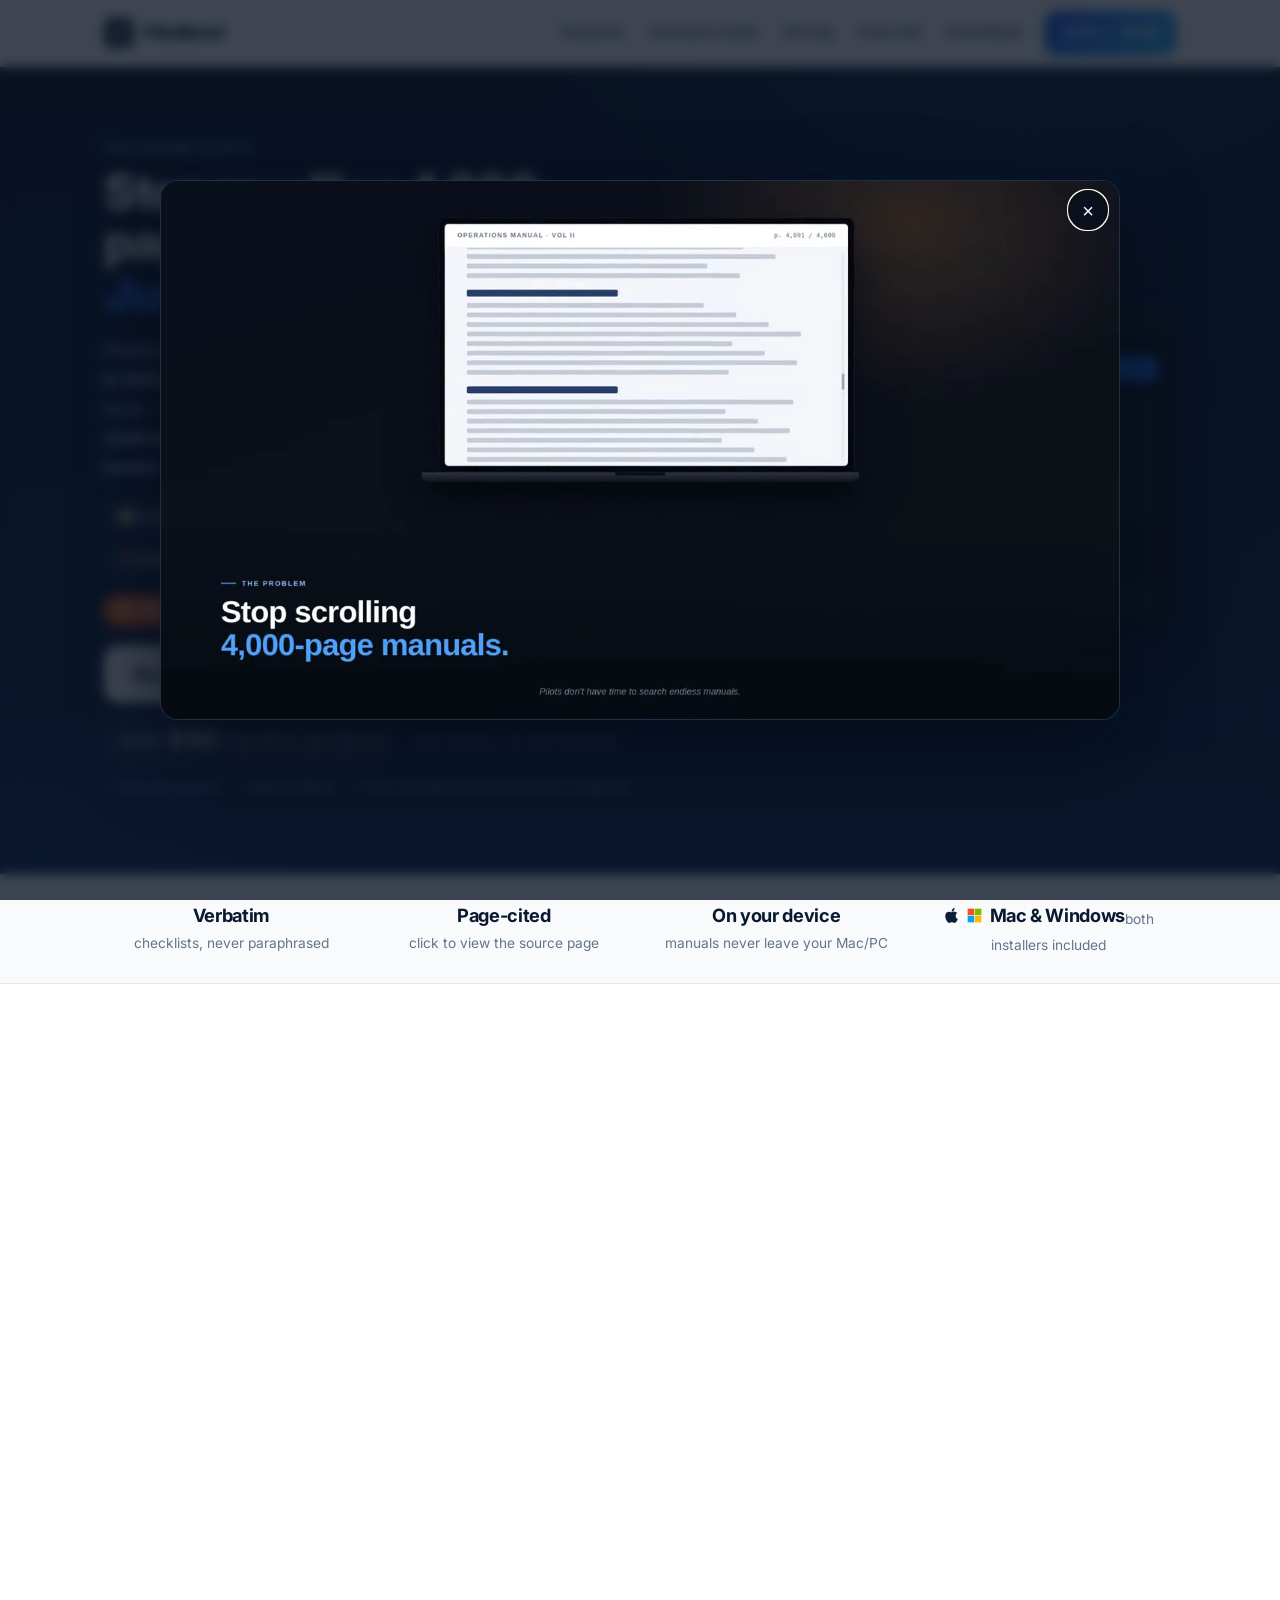
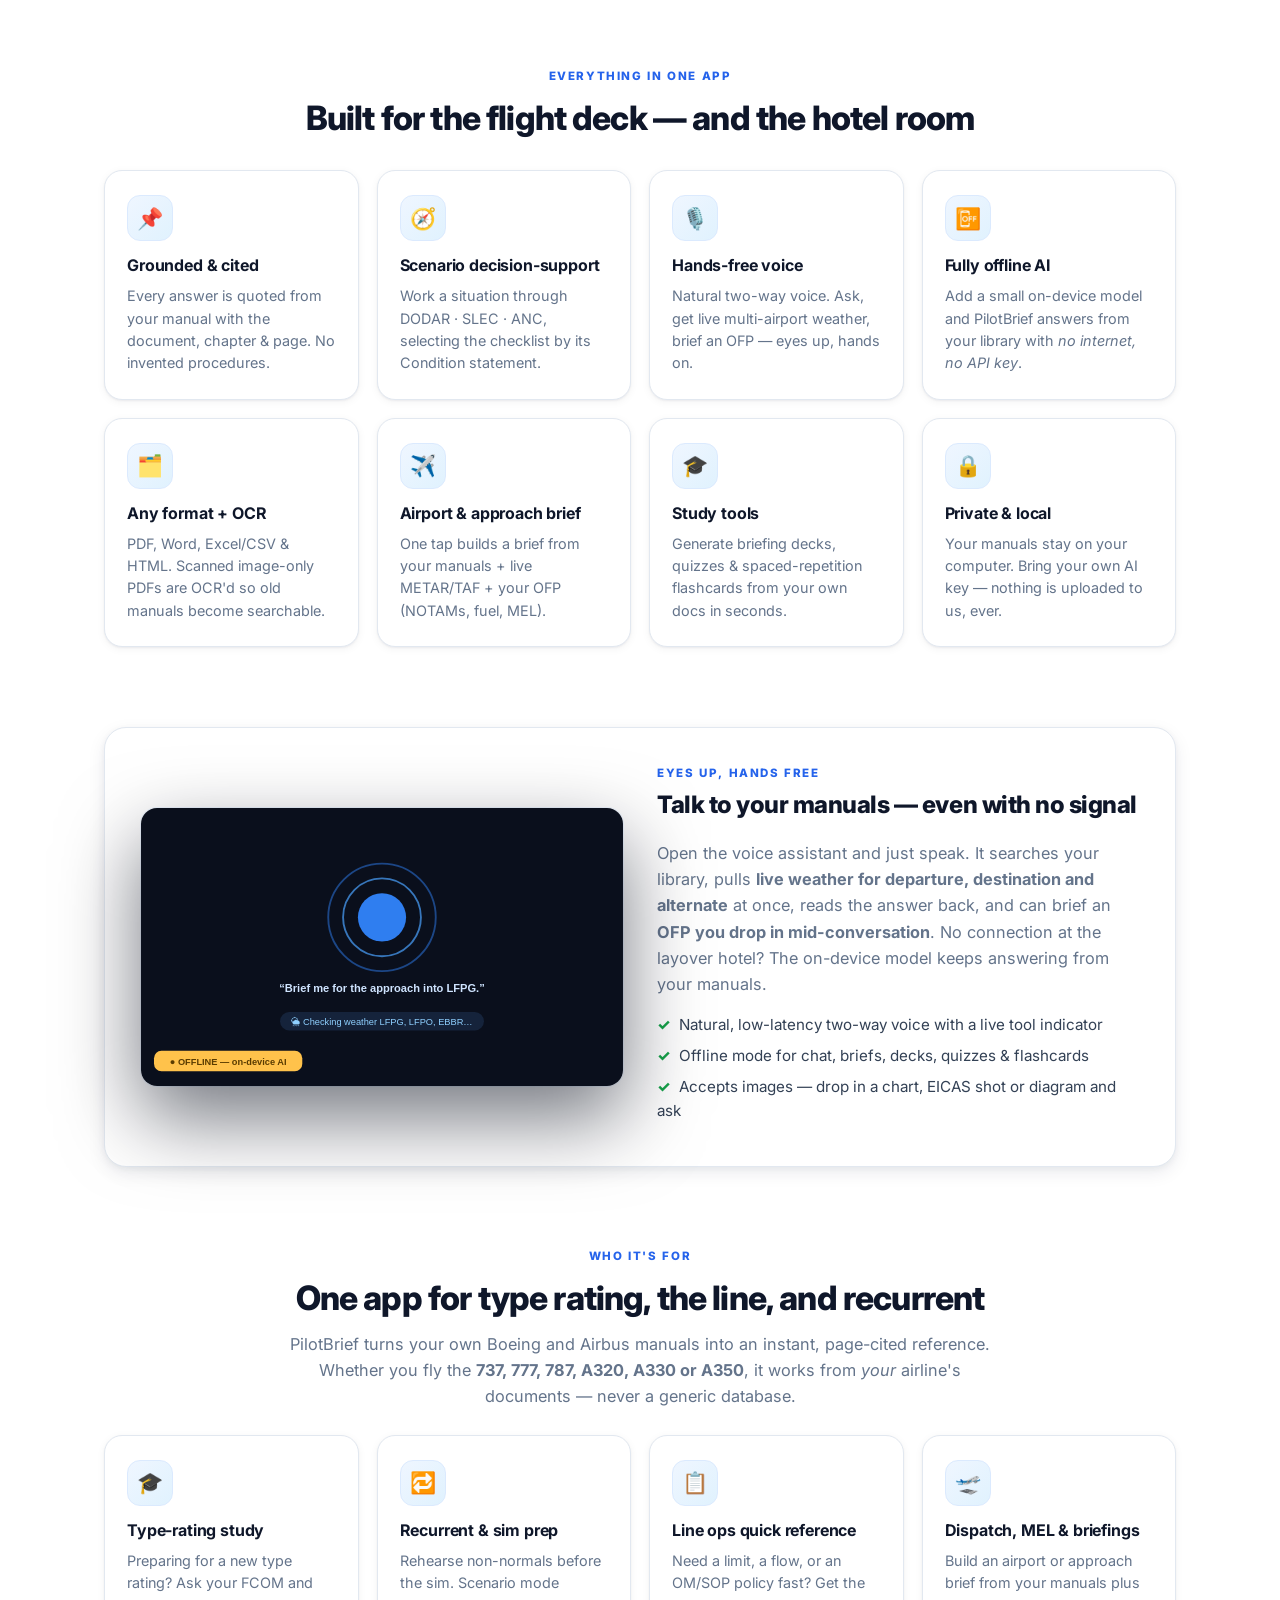
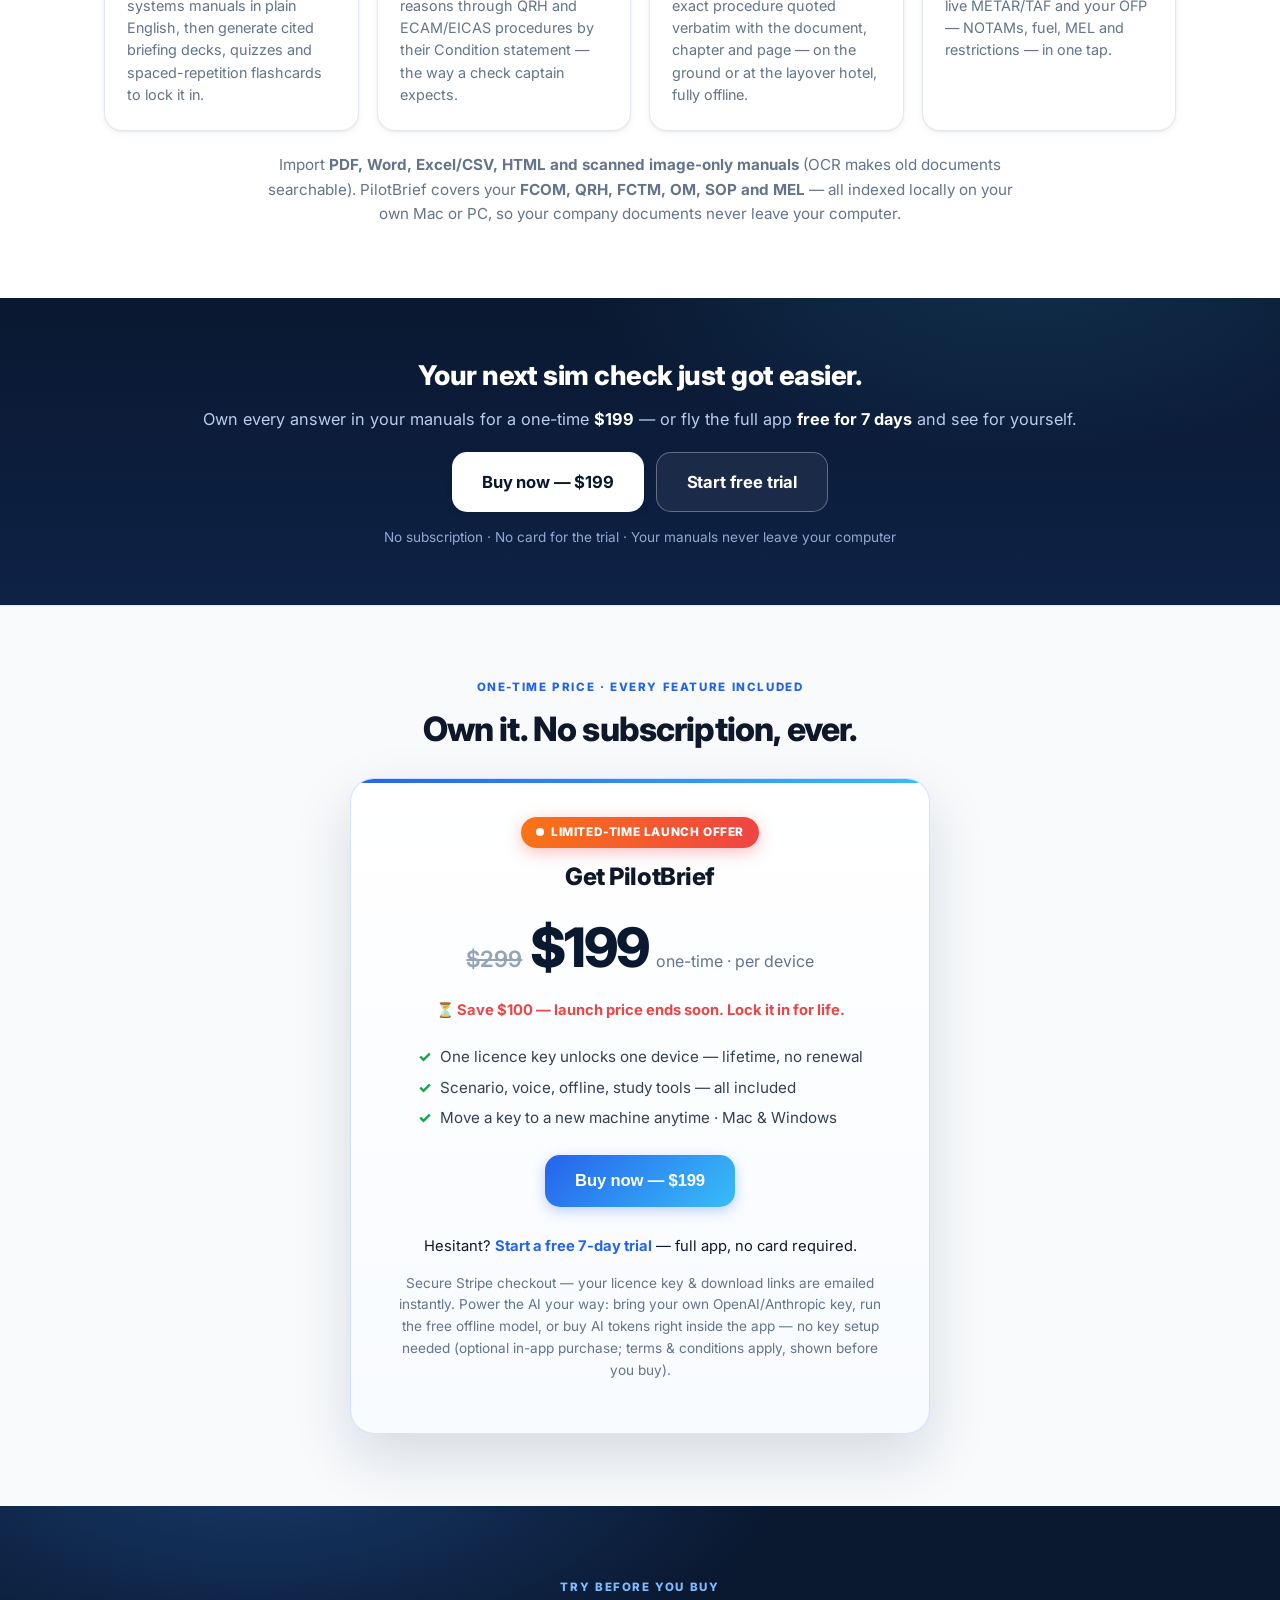
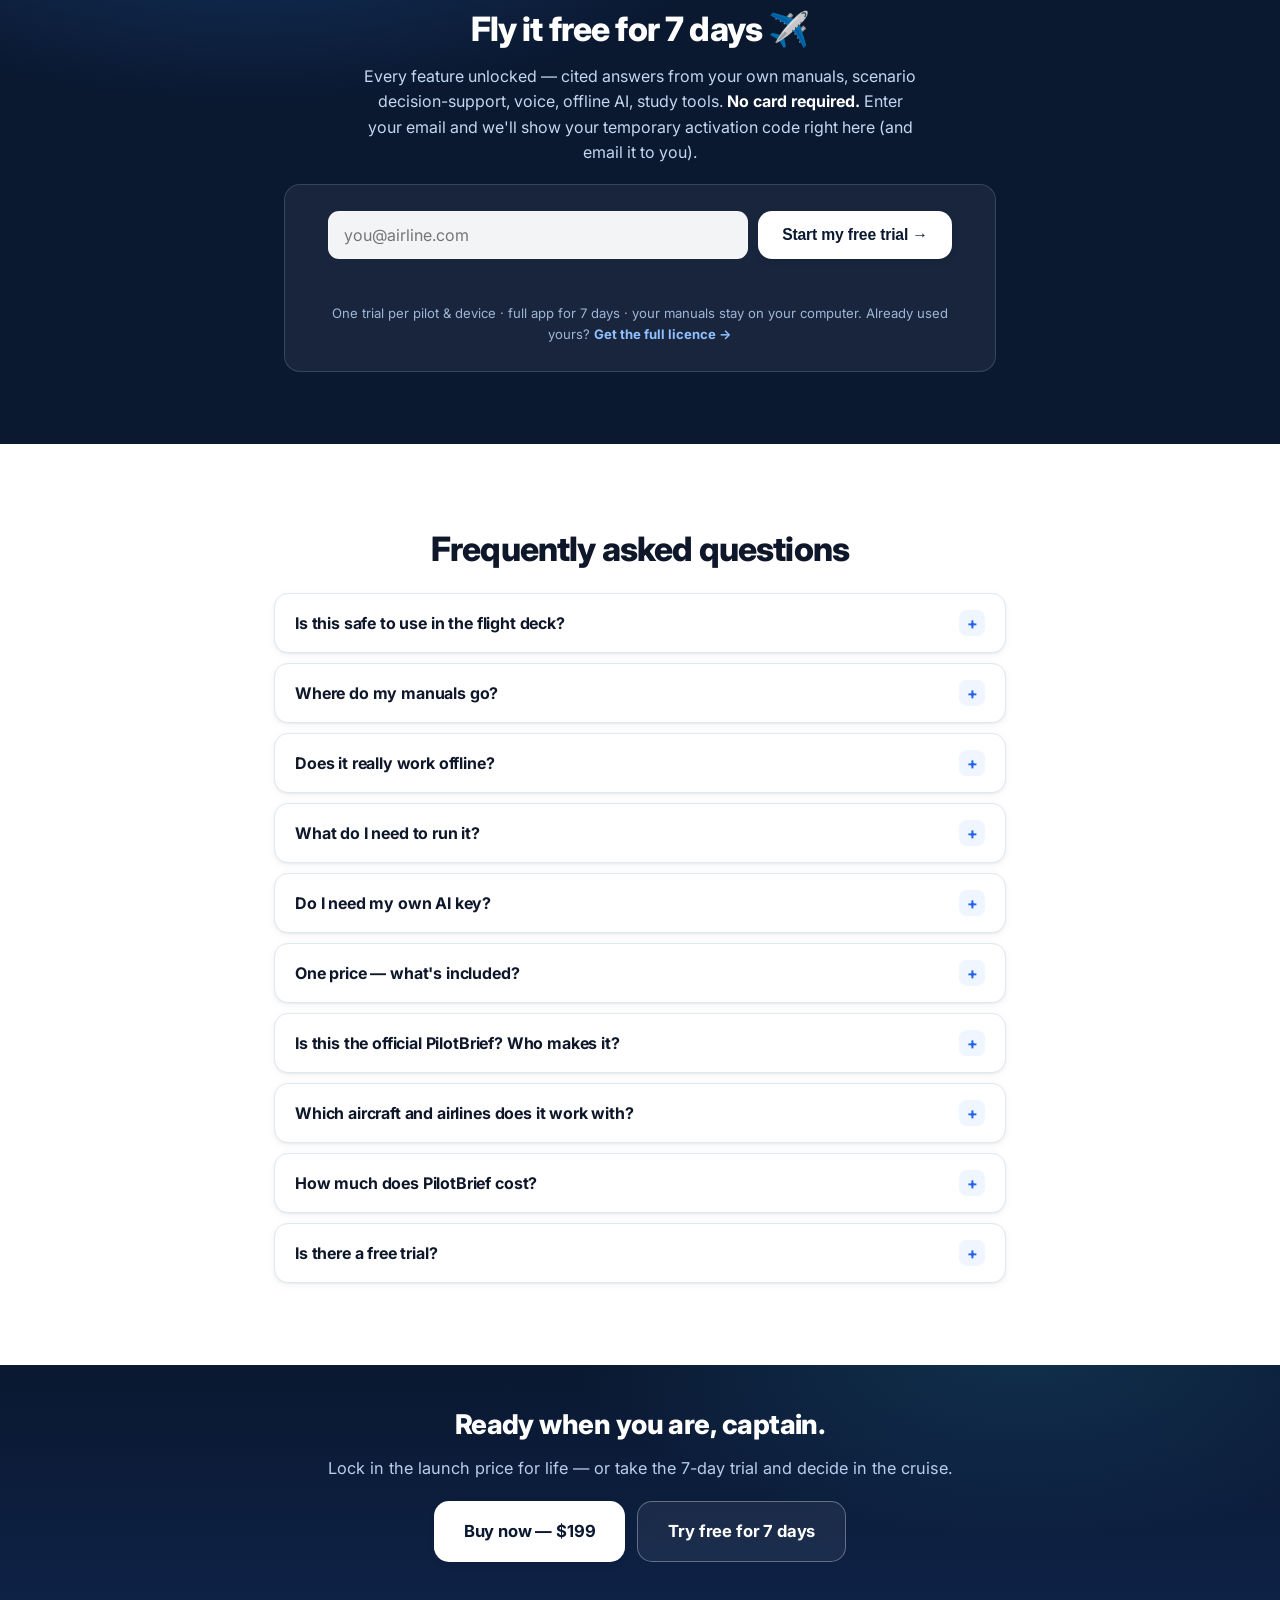
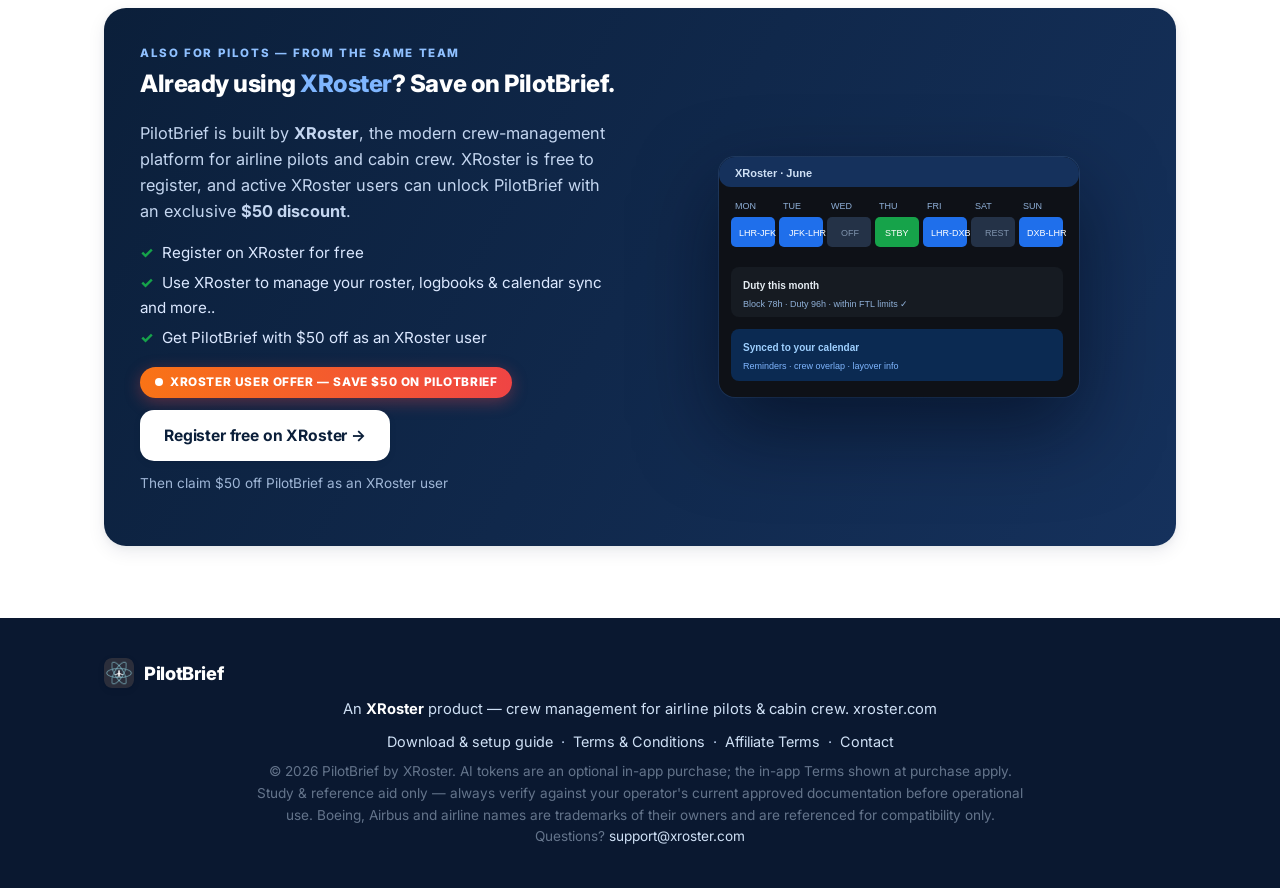
==== commit 0449ed6d: "Modernize home page design; promo video now launches with sound - New design system: Inter typograph" ====
--- a/index.html
+++ b/index.html
@@ -189,91 +189,123 @@
 <link rel="icon" type="image/png" sizes="16x16" href="assets/favicon-16.png">
 <link rel="apple-touch-icon" sizes="180x180" href="assets/apple-touch-icon.png">
 <link rel="manifest" href="site.webmanifest">
+<link rel="preconnect" href="https://fonts.googleapis.com">
+<link rel="preconnect" href="https://fonts.gstatic.com" crossorigin>
+<link href="https://fonts.googleapis.com/css2?family=Inter:wght@400;600;700;800&display=swap" rel="stylesheet">
 <style>
-  :root{--navy:#0b1f3a;--blue:#2563eb;--sky:#4da3ff;--ink:#0e1626;--muted:#5b6b82;--line:#e6eaf0;--bg:#f7f9fc;}
+  :root{
+    --navy:#0a1830;--navy-2:#0e2246;--blue:#2563eb;--blue-2:#1d4ed8;--sky:#38bdf8;
+    --ink:#0f172a;--muted:#64748b;--line:#e2e8f0;--bg:#f8fafc;
+    --grad:linear-gradient(135deg,#2563eb 0%,#38bdf8 100%);
+    --shadow-sm:0 1px 2px rgba(15,23,42,.05),0 2px 8px rgba(15,23,42,.05);
+    --shadow-md:0 6px 18px rgba(13,31,58,.08),0 2px 6px rgba(13,31,58,.05);
+    --shadow-lg:0 24px 60px rgba(13,31,58,.14);
+    --r:18px;
+  }
   *{box-sizing:border-box;}
   html{scroll-behavior:smooth;}
-  body{margin:0;font-family:-apple-system,BlinkMacSystemFont,"Segoe UI",Roboto,Helvetica,Arial,sans-serif;color:var(--ink);background:#fff;line-height:1.55;-webkit-font-smoothing:antialiased;}
+  body{margin:0;font-family:"Inter",-apple-system,BlinkMacSystemFont,"Segoe UI",Roboto,Helvetica,Arial,sans-serif;color:var(--ink);background:#fff;line-height:1.6;-webkit-font-smoothing:antialiased;text-rendering:optimizeLegibility;}
   a{color:var(--blue);text-decoration:none;}
-  .wrap{max-width:1080px;margin:0 auto;padding:0 20px;}
-  .btn{display:inline-flex;align-items:center;justify-content:center;gap:8px;border-radius:12px;padding:13px 22px;font-weight:600;font-size:1rem;cursor:pointer;border:0;transition:transform .12s,box-shadow .12s;}
-  .btn-light{background:#fff;color:var(--navy);} .btn-light:hover{transform:translateY(-1px);box-shadow:0 8px 22px rgba(0,0,0,.18);}
-  .btn-primary{background:var(--blue);color:#fff;} .btn-primary:hover{transform:translateY(-1px);box-shadow:0 8px 22px rgba(37,99,235,.32);}
-  .btn-ghost{background:rgba(255,255,255,.08);color:#fff;border:1.5px solid rgba(255,255,255,.4);} .btn-ghost:hover{transform:translateY(-1px);background:rgba(255,255,255,.16);}
-  .ctaband{background:radial-gradient(900px 400px at 78% -10%,#173a6b 0,var(--navy) 62%);color:#eaf2ff;padding:44px 0;}
-  .ctaband h3{color:#fff;font-size:1.6rem;margin:0 0 6px;}
-  .ctaband p{color:#c4d6f0;margin:0 0 18px;}
+  .wrap{max-width:1120px;margin:0 auto;padding:0 24px;}
+  .btn{display:inline-flex;align-items:center;justify-content:center;gap:8px;border-radius:14px;padding:13px 24px;font-weight:700;font-size:.98rem;cursor:pointer;border:0;letter-spacing:-.01em;transition:transform .15s cubic-bezier(.2,.8,.2,1),box-shadow .15s,background .15s;}
+  .btn-light{background:#fff;color:var(--navy);box-shadow:var(--shadow-sm);} .btn-light:hover{transform:translateY(-2px);box-shadow:0 12px 28px rgba(2,12,30,.22);}
+  .btn-primary{background:var(--grad);color:#fff;box-shadow:0 4px 14px rgba(37,99,235,.28);} .btn-primary:hover{transform:translateY(-2px);box-shadow:0 12px 30px rgba(37,99,235,.4);}
+  .btn-ghost{background:rgba(255,255,255,.06);color:#fff;border:1px solid rgba(255,255,255,.32);backdrop-filter:blur(6px);} .btn-ghost:hover{transform:translateY(-2px);background:rgba(255,255,255,.14);border-color:rgba(255,255,255,.5);}
+  .btn-lg{padding:16px 30px;font-size:1.04rem;border-radius:15px;}
+  .ctaband{background:linear-gradient(180deg,var(--navy) 0%,var(--navy-2) 100%);color:#eaf2ff;padding:56px 0;position:relative;overflow:hidden;}
+  .ctaband::before{content:"";position:absolute;inset:0;background:radial-gradient(720px 340px at 80% -20%,rgba(56,189,248,.16),transparent 65%);pointer-events:none;}
+  .ctaband>.wrap{position:relative;}
+  .ctaband h3{color:#fff;font-size:1.7rem;font-weight:800;letter-spacing:-.02em;margin:0 0 8px;}
+  .ctaband p{color:#b8cdec;margin:0 0 20px;font-size:1.02rem;}
   .ctaband .row{display:flex;gap:12px;flex-wrap:wrap;justify-content:center;}
-  .ctaband .sub{color:#9fb6d6;font-size:.85rem;margin-top:12px;}
-  .btn-lg{padding:15px 28px;font-size:1.05rem;}
+  .ctaband .sub{color:#8ea9d4;font-size:.85rem;margin-top:14px;}
   /* nav */
-  nav.top{position:sticky;top:0;z-index:50;background:rgba(255,255,255,.86);backdrop-filter:blur(10px);border-bottom:1px solid var(--line);}
-  nav.top .wrap{display:flex;align-items:center;justify-content:space-between;height:62px;}
-  .brand{display:flex;align-items:center;gap:9px;font-weight:800;color:var(--navy);font-size:1.12rem;}
-  .brand .mk{width:28px;height:28px;border-radius:7px;background:var(--blue);display:flex;align-items:center;justify-content:center;}
-  .brand .mk-img{width:28px;height:28px;border-radius:7px;display:block;object-fit:cover;}
-  .nav-links{display:flex;align-items:center;gap:22px;}
-  .nav-links a{color:#33425a;font-weight:600;font-size:.95rem;}
-  .nav-links a.nav-cta{background:var(--blue);color:#fff;padding:9px 16px;border-radius:10px;}
-  .nav-links a.nav-cta:hover{background:#1e4fd0;color:#fff;}
+  nav.top{position:sticky;top:0;z-index:50;background:rgba(255,255,255,.78);backdrop-filter:blur(16px) saturate(1.4);-webkit-backdrop-filter:blur(16px) saturate(1.4);border-bottom:1px solid rgba(226,232,240,.8);}
+  nav.top .wrap{display:flex;align-items:center;justify-content:space-between;height:66px;}
+  .brand{display:flex;align-items:center;gap:10px;font-weight:800;color:var(--navy);font-size:1.14rem;letter-spacing:-.02em;}
+  .brand .mk{width:30px;height:30px;border-radius:8px;background:var(--grad);display:flex;align-items:center;justify-content:center;}
+  .brand .mk-img{width:30px;height:30px;border-radius:8px;display:block;object-fit:cover;box-shadow:var(--shadow-sm);}
+  .nav-links{display:flex;align-items:center;gap:26px;}
+  .nav-links a{color:#475569;font-weight:600;font-size:.93rem;letter-spacing:-.01em;transition:color .15s;}
+  .nav-links a:hover{color:var(--navy);}
+  .nav-links a.nav-cta{background:var(--grad);color:#fff;padding:10px 18px;border-radius:11px;box-shadow:0 3px 10px rgba(37,99,235,.25);transition:transform .15s,box-shadow .15s;}
+  .nav-links a.nav-cta:hover{transform:translateY(-1px);box-shadow:0 8px 20px rgba(37,99,235,.35);color:#fff;}
   /* hero */
-  .hero{background:radial-gradient(1200px 540px at 84% -14%,#173a6b 0,var(--navy) 62%);color:#eaf2ff;}
-  .hero .wrap{padding:60px 20px 64px;display:grid;grid-template-columns:1.05fr .95fr;gap:40px;align-items:center;}
-  .eyebrow{letter-spacing:.12em;text-transform:uppercase;font-size:.72rem;font-weight:800;color:#8fc0ff;}
-  h1{font-size:2.7rem;line-height:1.07;margin:.5rem 0 1rem;color:#fff;font-weight:800;}
-  .sub{color:#c4d6f0;font-size:1.08rem;}
-  .badges{display:flex;flex-wrap:wrap;gap:8px;margin:16px 0;}
-  .badge{font-size:.82rem;background:rgba(255,255,255,.08);border:1px solid rgba(255,255,255,.18);color:#dbe8ff;border-radius:999px;padding:5px 12px;}
-  .offer{display:inline-flex;align-items:center;gap:7px;background:linear-gradient(90deg,#f97316,#ef4444);color:#fff;font-weight:800;font-size:.76rem;letter-spacing:.04em;text-transform:uppercase;border-radius:999px;padding:6px 14px;box-shadow:0 4px 14px rgba(239,68,68,.3);}
+  .hero{background:linear-gradient(180deg,#0a1830 0%,#0d2040 55%,#0f2650 100%);color:#eaf2ff;position:relative;overflow:hidden;}
+  .hero::before{content:"";position:absolute;inset:0;background:
+    radial-gradient(900px 480px at 82% -12%,rgba(56,189,248,.2),transparent 60%),
+    radial-gradient(700px 420px at -8% 108%,rgba(37,99,235,.22),transparent 60%);pointer-events:none;}
+  .hero::after{content:"";position:absolute;inset:0;opacity:.35;pointer-events:none;
+    background-image:linear-gradient(rgba(143,192,255,.05) 1px,transparent 1px),linear-gradient(90deg,rgba(143,192,255,.05) 1px,transparent 1px);
+    background-size:44px 44px;mask-image:radial-gradient(720px 480px at 60% 30%,#000 20%,transparent 75%);-webkit-mask-image:radial-gradient(720px 480px at 60% 30%,#000 20%,transparent 75%);}
+  .hero .wrap{position:relative;padding:72px 24px 76px;display:grid;grid-template-columns:1.05fr .95fr;gap:48px;align-items:center;}
+  .eyebrow{letter-spacing:.14em;text-transform:uppercase;font-size:.72rem;font-weight:800;color:#7dbcff;}
+  h1{font-size:3rem;line-height:1.05;margin:.6rem 0 1.1rem;color:#fff;font-weight:800;letter-spacing:-.03em;}
+  h1 .grad{background:var(--grad);-webkit-background-clip:text;background-clip:text;color:transparent;}
+  .sub{color:#bcd2f2;font-size:1.1rem;line-height:1.65;}
+  .badges{display:flex;flex-wrap:wrap;gap:8px;margin:18px 0;}
+  .badge{font-size:.82rem;font-weight:600;background:rgba(255,255,255,.07);border:1px solid rgba(255,255,255,.14);color:#dbe8ff;border-radius:999px;padding:6px 13px;backdrop-filter:blur(4px);}
+  .offer{display:inline-flex;align-items:center;gap:7px;background:linear-gradient(90deg,#f97316,#ef4444);color:#fff;font-weight:800;font-size:.74rem;letter-spacing:.05em;text-transform:uppercase;border-radius:999px;padding:6px 15px;box-shadow:0 4px 16px rgba(239,68,68,.35);}
   .offer .dot{width:8px;height:8px;border-radius:50%;background:#fff;animation:pulse 1.3s ease-in-out infinite;}
   @keyframes pulse{0%,100%{opacity:.45}50%{opacity:1}}
-  .hero-cta{display:flex;flex-wrap:wrap;align-items:center;gap:14px;margin:14px 0 8px;}
-  .price-pill{display:inline-flex;align-items:baseline;gap:8px;background:rgba(255,255,255,.08);border:1px solid rgba(255,255,255,.16);padding:8px 16px;border-radius:999px;}
-  .fineprint{color:#9fb6d6;font-size:.9rem;}
-  .mock{width:100%;height:auto;display:block;border-radius:14px;box-shadow:0 18px 50px rgba(2,12,30,.45);}
+  .hero-cta{display:flex;flex-wrap:wrap;align-items:center;gap:14px;margin:18px 0 10px;}
+  .price-pill{display:inline-flex;align-items:baseline;gap:8px;background:rgba(255,255,255,.07);border:1px solid rgba(255,255,255,.15);padding:8px 16px;border-radius:999px;backdrop-filter:blur(4px);}
+  .fineprint{color:#8ea9d4;font-size:.88rem;}
+  .mock{width:100%;height:auto;display:block;border-radius:16px;box-shadow:0 32px 80px rgba(2,8,22,.55),0 0 0 1px rgba(143,192,255,.14);}
   /* sections */
-  section{padding:56px 0;}
+  section{padding:72px 0;}
   .center{text-align:center;}
-  h2{font-size:1.9rem;font-weight:800;margin:.3rem 0 .2rem;}
-  h3{font-size:1.5rem;font-weight:800;margin:.2rem 0 .5rem;}
-  .lead{color:var(--muted);}
+  h2{font-size:2.1rem;font-weight:800;margin:.35rem 0 .3rem;letter-spacing:-.025em;}
+  h3{font-size:1.5rem;font-weight:800;margin:.2rem 0 .5rem;letter-spacing:-.02em;}
+  .lead{color:var(--muted);font-size:1.02rem;}
   .eyebrow.blue{color:var(--blue);}
   /* trust bar */
   .trust{background:var(--bg);border-top:1px solid var(--line);border-bottom:1px solid var(--line);}
-  .trust .wrap{display:grid;grid-template-columns:repeat(4,1fr);gap:18px;padding:22px 20px;text-align:center;}
-  .trust b{display:block;font-size:1.15rem;color:var(--navy);}
+  .trust .wrap{display:grid;grid-template-columns:repeat(4,1fr);gap:18px;padding:26px 24px;text-align:center;}
+  .trust b{display:block;font-size:1.14rem;color:var(--navy);letter-spacing:-.02em;}
   .trust span{color:var(--muted);font-size:.86rem;}
   /* feature grid */
-  .grid{display:grid;grid-template-columns:repeat(4,1fr);gap:16px;}
-  .feat{border:1px solid var(--line);border-radius:16px;padding:20px;background:#fff;transition:transform .15s,box-shadow .15s;}
-  .feat:hover{transform:translateY(-3px);box-shadow:0 10px 28px rgba(13,31,58,.10);}
-  .feat .ico{width:44px;height:44px;border-radius:12px;background:#eef4ff;display:flex;align-items:center;justify-content:center;font-size:20px;margin-bottom:10px;}
-  .feat h4{margin:.1rem 0 .35rem;font-size:1rem;}
-  .feat p{margin:0;color:var(--muted);font-size:.9rem;}
+  .grid{display:grid;grid-template-columns:repeat(4,1fr);gap:18px;}
+  .feat{border:1px solid var(--line);border-radius:var(--r);padding:24px 22px;background:#fff;box-shadow:var(--shadow-sm);transition:transform .2s cubic-bezier(.2,.8,.2,1),box-shadow .2s,border-color .2s;}
+  .feat:hover{transform:translateY(-4px);box-shadow:var(--shadow-lg);border-color:#cfe0ff;}
+  .feat .ico{width:46px;height:46px;border-radius:13px;background:linear-gradient(135deg,#eff6ff,#e0f2fe);border:1px solid #dbeafe;display:flex;align-items:center;justify-content:center;font-size:21px;margin-bottom:12px;}
+  .feat h4{margin:.1rem 0 .4rem;font-size:1rem;font-weight:700;letter-spacing:-.01em;}
+  .feat p{margin:0;color:var(--muted);font-size:.9rem;line-height:1.55;}
   /* showcase */
-  .show{border:1px solid var(--line);border-radius:18px;background:#fff;padding:32px;display:grid;grid-template-columns:1fr 1fr;gap:30px;align-items:center;}
+  .show{border:1px solid var(--line);border-radius:22px;background:#fff;padding:36px;display:grid;grid-template-columns:1fr 1fr;gap:34px;align-items:center;box-shadow:var(--shadow-md);}
   .show.rev{direction:rtl;} .show.rev>*{direction:ltr;}
-  .tag{display:inline-block;font-size:.62rem;font-weight:800;letter-spacing:.08em;text-transform:uppercase;color:#fff;background:var(--blue);border-radius:6px;padding:2px 7px;vertical-align:middle;margin-left:6px;}
+  .tag{display:inline-block;font-size:.62rem;font-weight:800;letter-spacing:.08em;text-transform:uppercase;color:#fff;background:var(--grad);border-radius:6px;padding:3px 8px;vertical-align:middle;margin-left:6px;}
   ul.ticks{list-style:none;padding:0;margin:0;}
-  ul.ticks li{margin:.35rem 0;color:#334155;font-size:.95rem;} ul.ticks li::before{content:"✓";color:#16a34a;font-weight:800;margin-right:8px;}
+  ul.ticks li{margin:.4rem 0;color:#334155;font-size:.95rem;} ul.ticks li::before{content:"✓";color:#16a34a;font-weight:800;margin-right:9px;}
   /* pricing */
-  .price-card{max-width:560px;margin:0 auto;border:1px solid var(--line);border-radius:20px;box-shadow:0 14px 40px rgba(13,31,58,.08);padding:34px;text-align:center;background:#fff;}
-  .price-big{font-size:3.2rem;font-weight:800;color:var(--navy);}
+  .price-card{max-width:580px;margin:0 auto;border:1px solid rgba(37,99,235,.18);border-radius:24px;box-shadow:var(--shadow-lg);padding:38px;text-align:center;background:linear-gradient(180deg,#fff 0%,#f8fbff 100%);position:relative;overflow:hidden;}
+  .price-card::before{content:"";position:absolute;top:0;left:0;right:0;height:4px;background:var(--grad);}
+  .price-big{font-size:3.4rem;font-weight:800;color:var(--navy);letter-spacing:-.04em;}
   .price-card .reg{color:#94a3b8;text-decoration:line-through;font-weight:600;margin-right:8px;font-size:1.4rem;}
-  .urgency{color:#ef4444;font-weight:700;font-size:.92rem;margin:6px 0 14px;}
+  .urgency{color:#ef4444;font-weight:700;font-size:.92rem;margin:6px 0 16px;}
   /* faq */
-  .faq{max-width:760px;margin:0 auto;}
-  details{border:1px solid var(--line);border-radius:12px;padding:14px 18px;margin-bottom:10px;background:#fff;}
-  details summary{font-weight:700;cursor:pointer;}
-  details p{color:var(--muted);margin:.6rem 0 0;}
+  .faq{max-width:780px;margin:0 auto;}
+  details{border:1px solid var(--line);border-radius:14px;padding:16px 20px;margin-bottom:10px;background:#fff;box-shadow:var(--shadow-sm);transition:border-color .15s,box-shadow .15s;}
+  details:hover{border-color:#cfe0ff;}
+  details[open]{border-color:#bfdbfe;box-shadow:var(--shadow-md);}
+  details summary{font-weight:700;cursor:pointer;letter-spacing:-.01em;list-style:none;display:flex;justify-content:space-between;align-items:center;gap:12px;}
+  details summary::-webkit-details-marker{display:none;}
+  details summary::after{content:"+";flex:none;width:26px;height:26px;border-radius:8px;background:#eff6ff;color:var(--blue);font-weight:700;display:flex;align-items:center;justify-content:center;transition:transform .2s;}
+  details[open] summary::after{content:"–";transform:rotate(180deg);}
+  details p{color:var(--muted);margin:.7rem 0 0;line-height:1.65;}
   /* footer */
-  footer{background:var(--navy);color:#bcd0ee;padding:34px 0;font-size:.9rem;}
+  footer{background:var(--navy);color:#bcd0ee;padding:40px 0;font-size:.9rem;}
   footer a{color:#cfe0f5;}
   .disclaimer{max-width:780px;margin:0 auto;color:var(--muted);font-size:.85rem;text-align:center;}
+  /* scroll reveal */
+  .rv{opacity:0;transform:translateY(18px);transition:opacity .6s ease,transform .6s cubic-bezier(.2,.8,.2,1);}
+  .rv.in{opacity:1;transform:none;}
+  @media (prefers-reduced-motion:reduce){ .rv{opacity:1;transform:none;transition:none;} html{scroll-behavior:auto;} }
   @media(max-width:840px){
-    .hero .wrap{grid-template-columns:1fr;} h1{font-size:2.1rem;}
+    .hero .wrap{grid-template-columns:1fr;padding:52px 24px 56px;} h1{font-size:2.2rem;}
     .grid{grid-template-columns:repeat(2,1fr);} .trust .wrap{grid-template-columns:repeat(2,1fr);}
-    .show{grid-template-columns:1fr;} .show.rev{direction:ltr;} .nav-links{display:none;}
+    .show{grid-template-columns:1fr;padding:26px;} .show.rev{direction:ltr;} .nav-links{display:none;}
+    h2{font-size:1.7rem;} section{padding:56px 0;}
   }
 </style>
 </head>
@@ -296,7 +328,7 @@
 <header class="hero"><div class="wrap">
   <div>
     <div class="eyebrow">For airline pilots</div>
-    <h1>Stop scrolling 4,000-page manuals.<br>Just ask.</h1>
+    <h1>Stop scrolling 4,000-page manuals.<br><span class="grad">Just ask.</span></h1>
     <p class="sub">PilotBrief is a private AI co-pilot for your <strong>FCOM, QRH, FCTM, OM &amp; SOPs</strong>. Ask in plain English and get the exact procedure or limit back — quoted <strong>verbatim</strong>, with the document, chapter &amp; <strong>page citation</strong>. Now it can also <strong>reason through a scenario</strong>, <strong>talk to you hands-free</strong>, and <strong>work with no internet at all</strong>.</p>
     <div class="badges">
       <span class="badge">🧭 Scenario decision-support</span>
@@ -478,7 +510,7 @@
     <div style="margin-bottom:10px"><span class="offer"><span class="dot"></span> Limited-time launch offer</span></div>
     <h3 style="margin-bottom:2px">Get PilotBrief</h3>
     <div style="margin:8px 0"><span class="reg">$299</span><span class="price-big">$199</span><span style="color:var(--muted);margin-left:8px">one-time · per device</span></div>
-    <div class="urgency">⏳ Save $200 — launch price ends soon. Lock it in for life.</div>
+    <div class="urgency">⏳ Save $100 — launch price ends soon. Lock it in for life.</div>
     <ul class="ticks" style="display:inline-block;text-align:left;margin:0 auto 18px">
       <li>One licence key unlocks one device — lifetime, no renewal</li>
       <li>Scenario, voice, offline, study tools — all included</li>
@@ -680,6 +712,20 @@
       }
       btn.disabled = false; btn.textContent = label;
     });
+    // Gentle scroll-reveal on cards (skipped when IO is unavailable or
+    // reduced motion is preferred — elements then simply stay visible).
+    if ('IntersectionObserver' in window && !window.matchMedia('(prefers-reduced-motion: reduce)').matches) {
+      var obs = new IntersectionObserver(function (entries) {
+        entries.forEach(function (en) {
+          if (en.isIntersecting) { en.target.classList.add('in'); obs.unobserve(en.target); }
+        });
+      }, { rootMargin: '0px 0px -8% 0px', threshold: 0.06 });
+      document.querySelectorAll('.feat, .show, .price-card').forEach(function (el, i) {
+        el.classList.add('rv');
+        el.style.transitionDelay = Math.min(i % 4 * 60, 180) + 'ms';
+        obs.observe(el);
+      });
+    }
     var copyBtn = document.getElementById('trialCopy');
     copyBtn.addEventListener('click', function () {
       navigator.clipboard.writeText(document.getElementById('trialKey').textContent).then(function () {
@@ -764,23 +810,46 @@
 
     var SEEN_KEY = 'pb_promo_seen';   // auto-open only once per browser session
 
-    // withSound=true  -> opened by a user click (Play button): full audio.
-    // withSound=false -> auto-open on landing: muted autoplay + "tap for sound".
-    function openModal(withSound) {
+    // Always try FULL AUDIO first. If the browser's autoplay policy rejects
+    // unmuted playback (no user gesture yet), fall back to muted autoplay and
+    // surface the "tap for sound" button; the first click/keypress anywhere
+    // also unmutes automatically.
+    function openModal() {
       modal.classList.add('open');
       modal.setAttribute('aria-hidden', 'false');
       document.body.style.overflow = 'hidden';
       try { video.currentTime = 0; } catch (e) {}
-      if (withSound) {
-        video.muted = false; video.volume = 1;
-        unmute.classList.add('hidden');
-      } else {
+      video.muted = false; video.volume = 1;
+      unmute.classList.add('hidden');
+      var p = video.play();
+      if (p && p.catch) p.catch(function () {
         video.muted = true;            // muted autoplay is always permitted
         unmute.classList.remove('hidden');
+        var q = video.play();
+        if (q && q.catch) q.catch(function () {});
+        armGestureUnmute();
+      });
+      try { document.getElementById('pbPromoClose').focus(); } catch (e) {}
+    }
+
+    // First user gesture anywhere → bring the sound up (and restart if early).
+    var gestureArmed = false;
+    function armGestureUnmute() {
+      if (gestureArmed) return;
+      gestureArmed = true;
+      function onFirstGesture(e) {
+        document.removeEventListener('pointerdown', onFirstGesture, true);
+        document.removeEventListener('keydown', onFirstGesture, true);
+        if (!modal.classList.contains('open') || !video.muted) return;
+        if (e && e.target && e.target.closest && e.target.closest('[data-pb-close]')) return;
+        video.muted = false; video.volume = 1;
+        if (video.currentTime > 1.2) video.currentTime = 0;
+        var p = video.play();
+        if (p && p.catch) p.catch(function () {});
+        unmute.classList.add('hidden');
       }
-      var p = video.play();
-      if (p && p.catch) p.catch(function () {});
-      try { document.getElementById('pbPromoClose').focus(); } catch (e) {}
+      document.addEventListener('pointerdown', onFirstGesture, true);
+      document.addEventListener('keydown', onFirstGesture, true);
     }
 
     function close() {
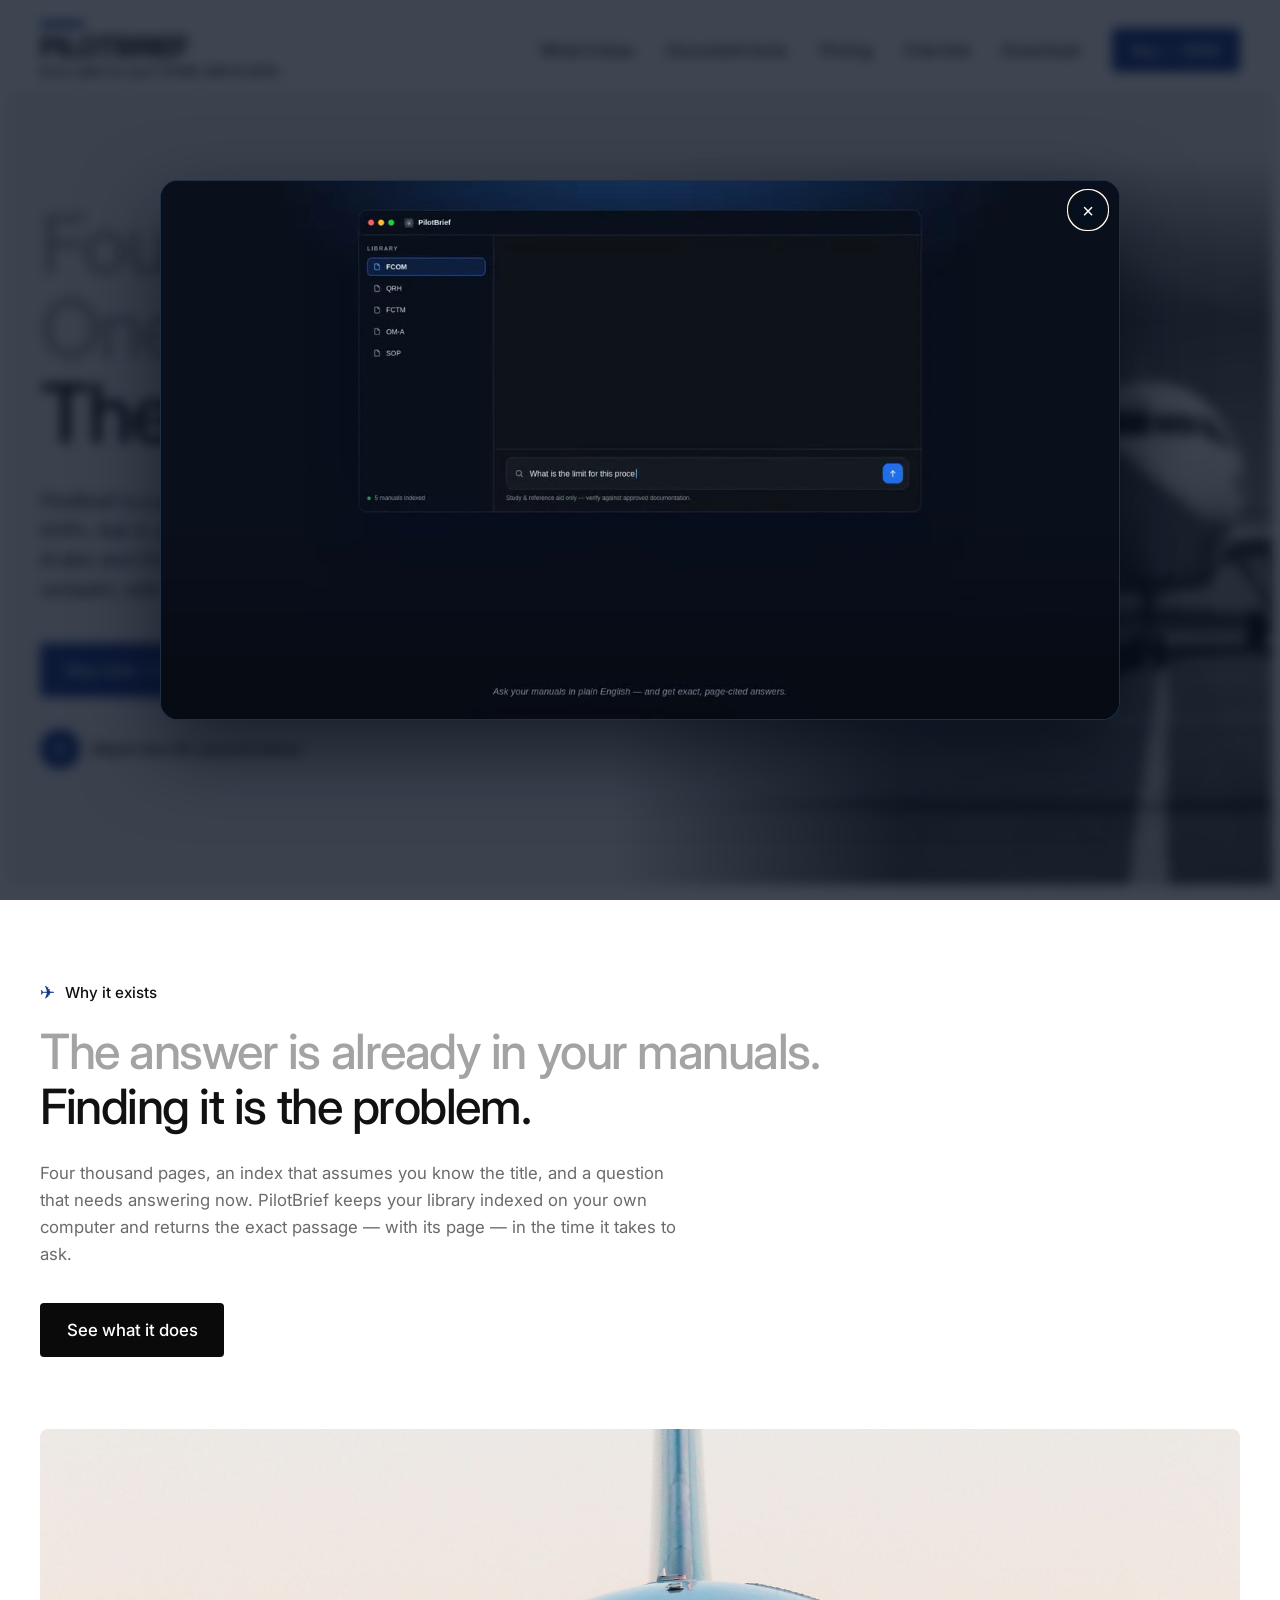
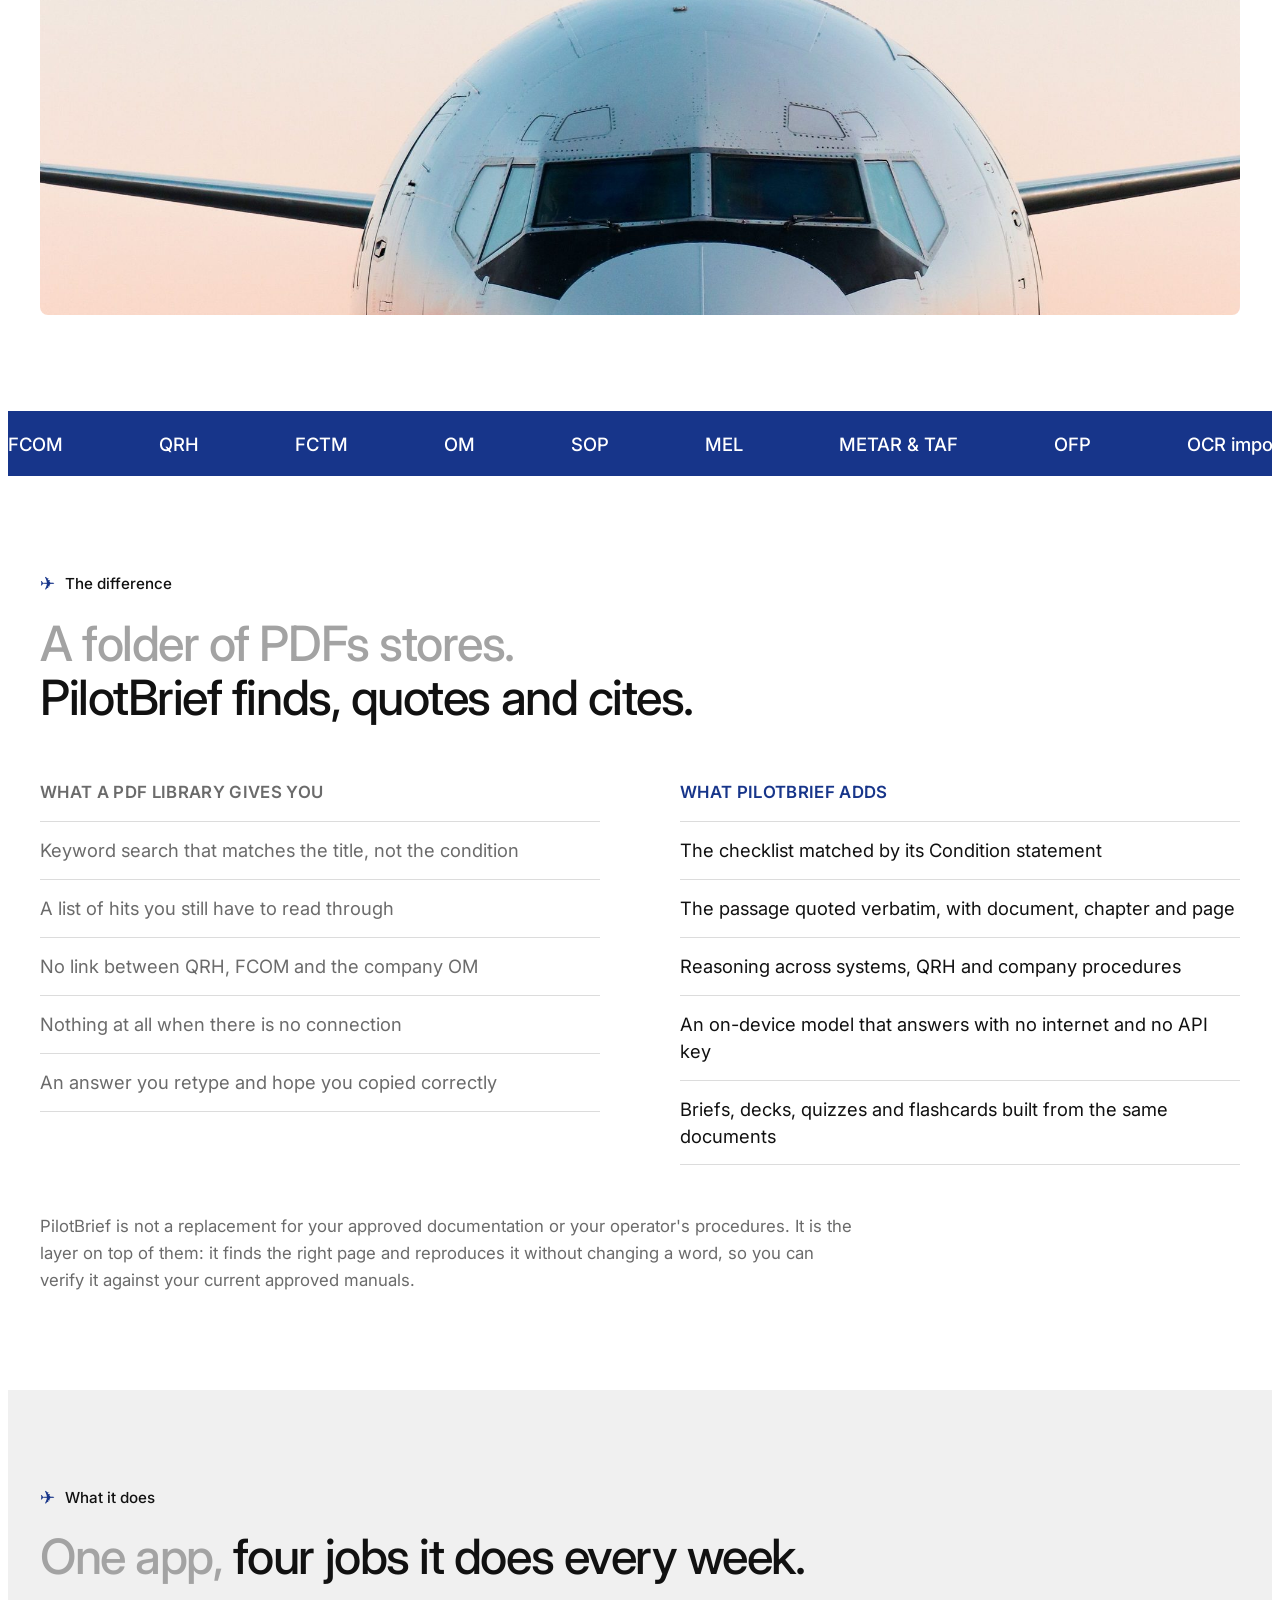
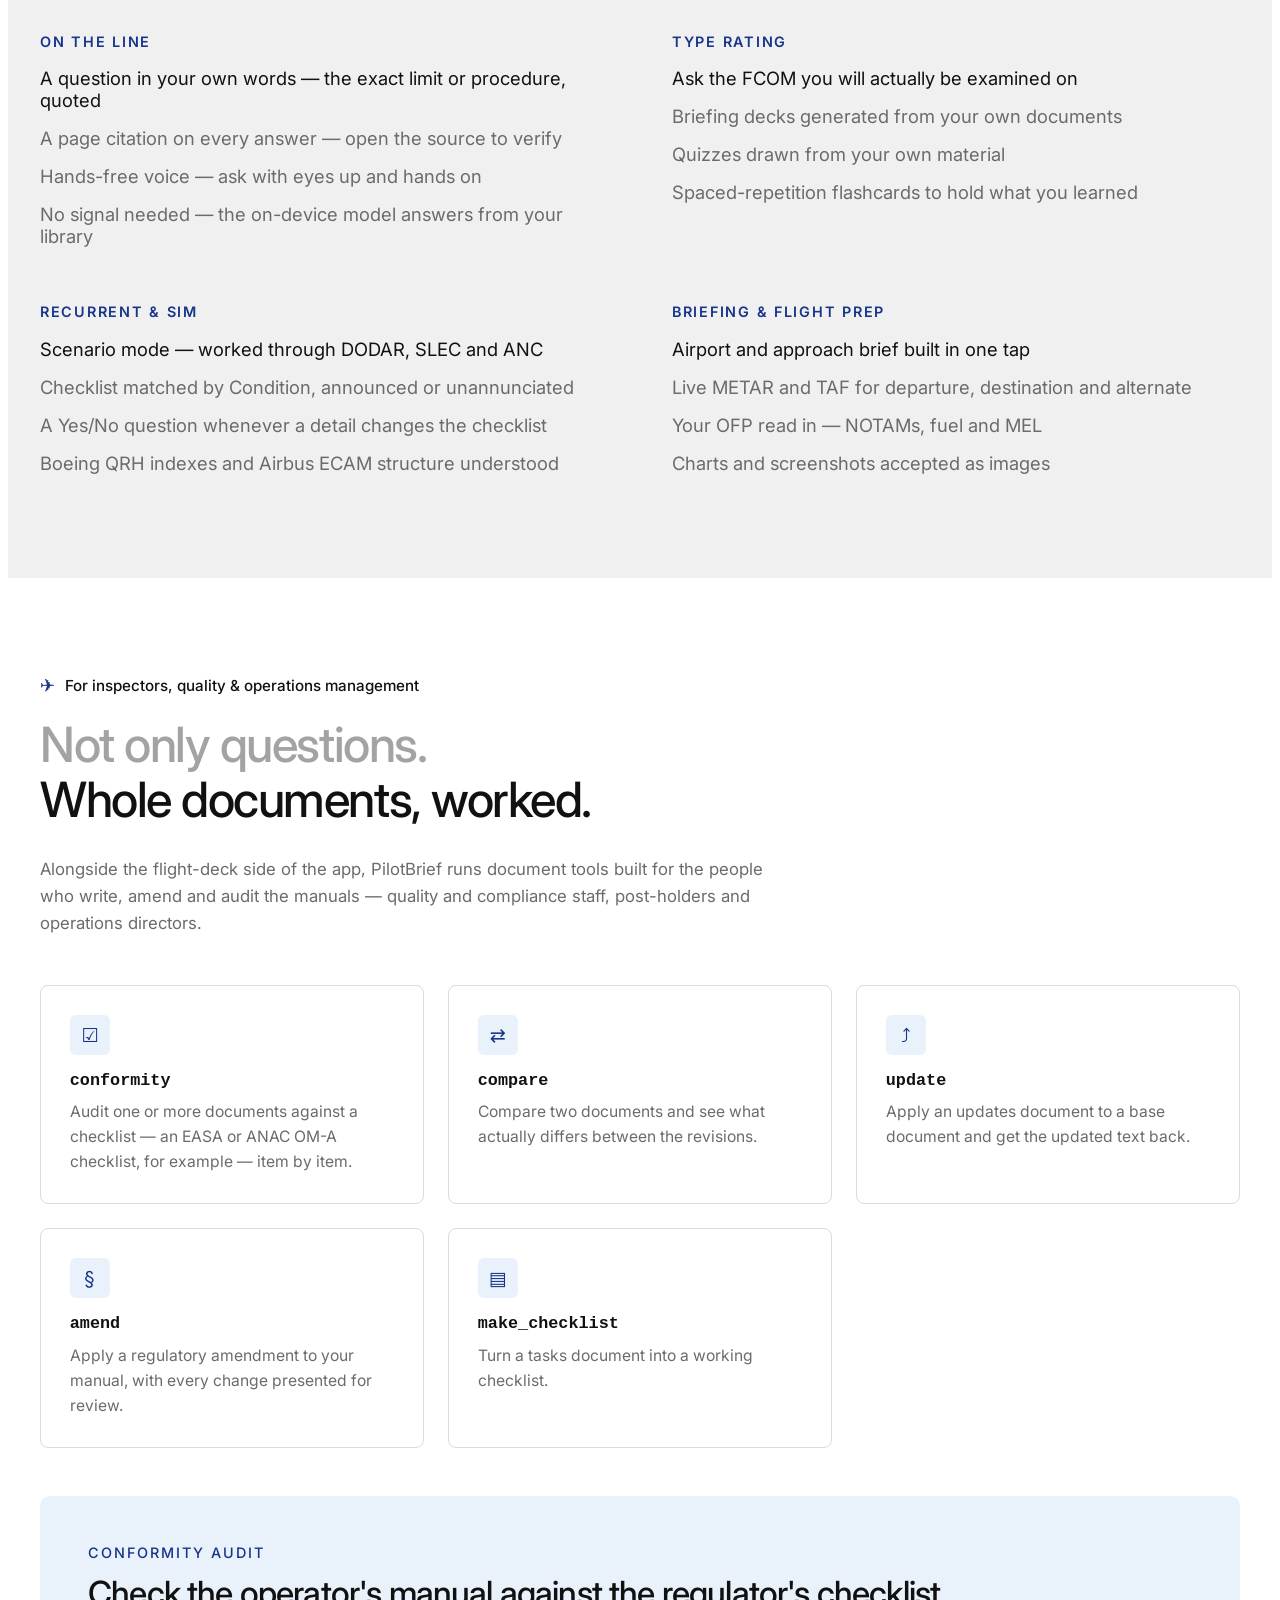
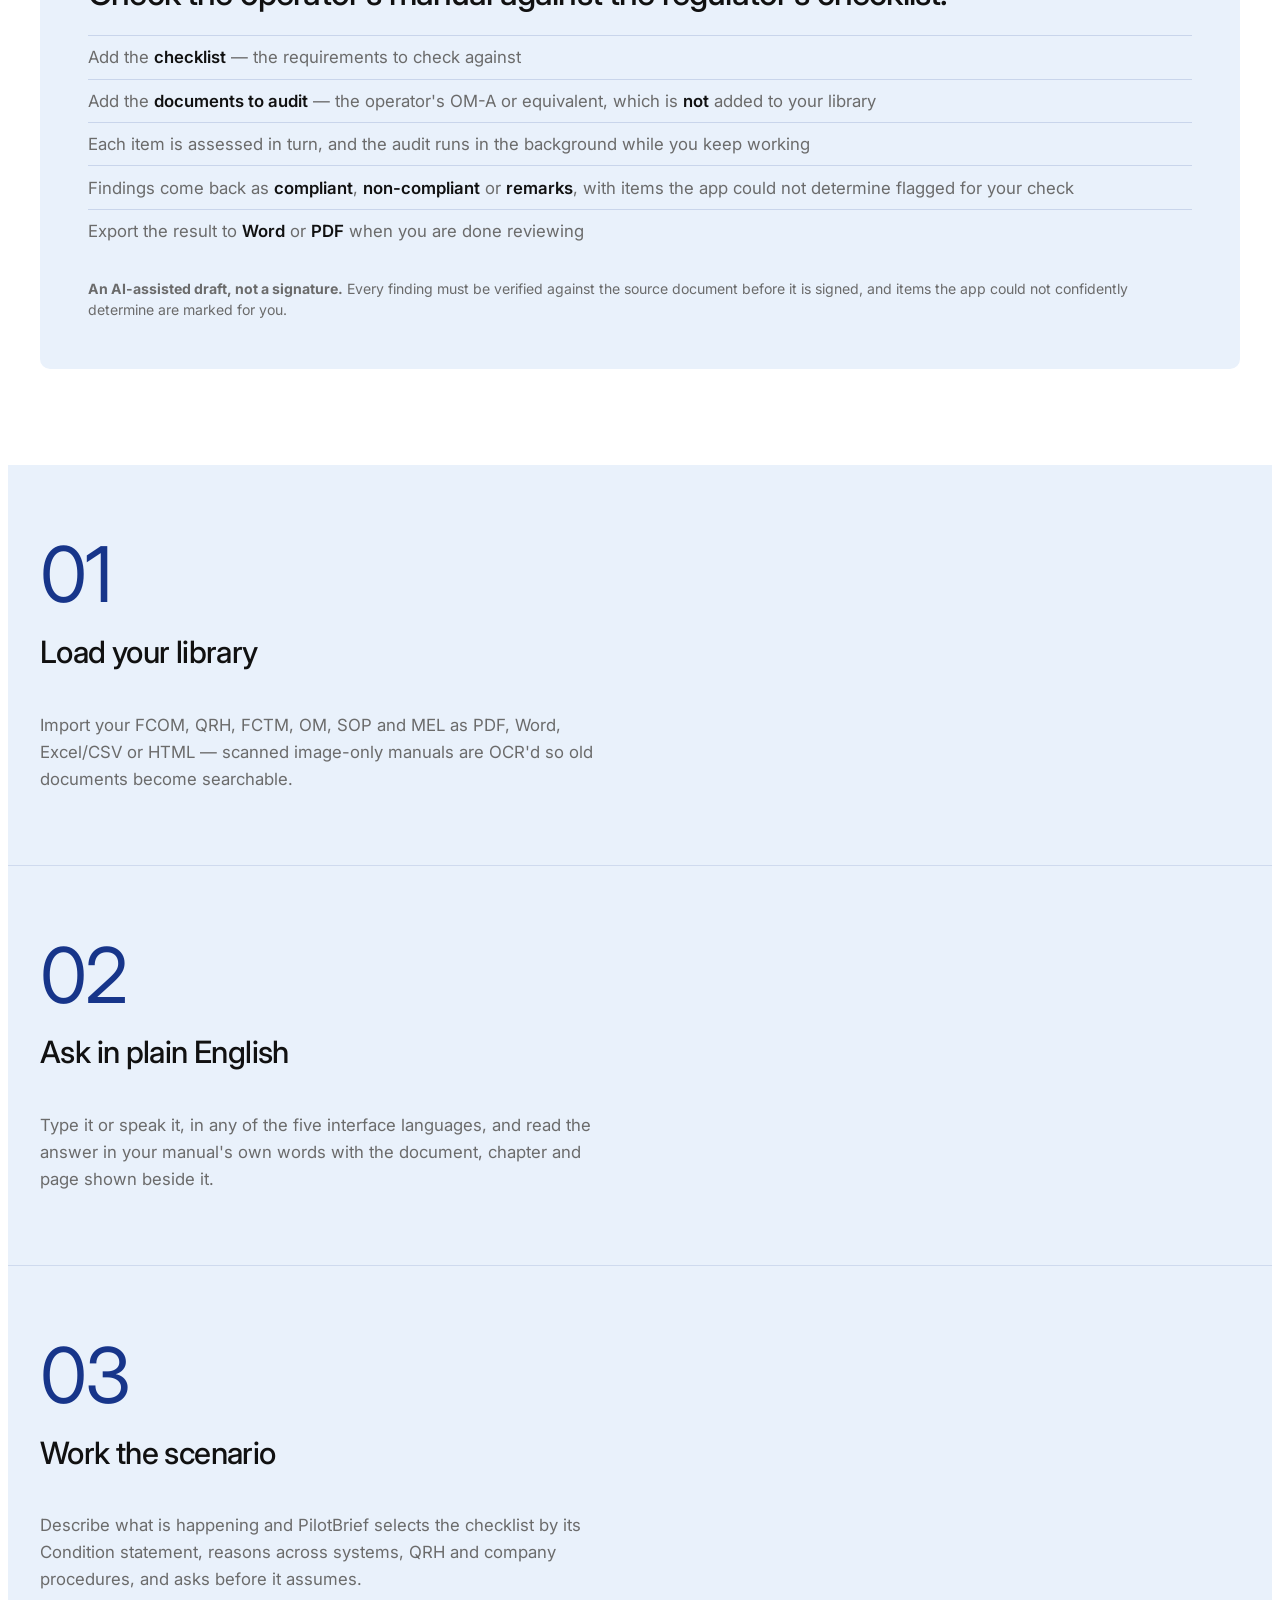
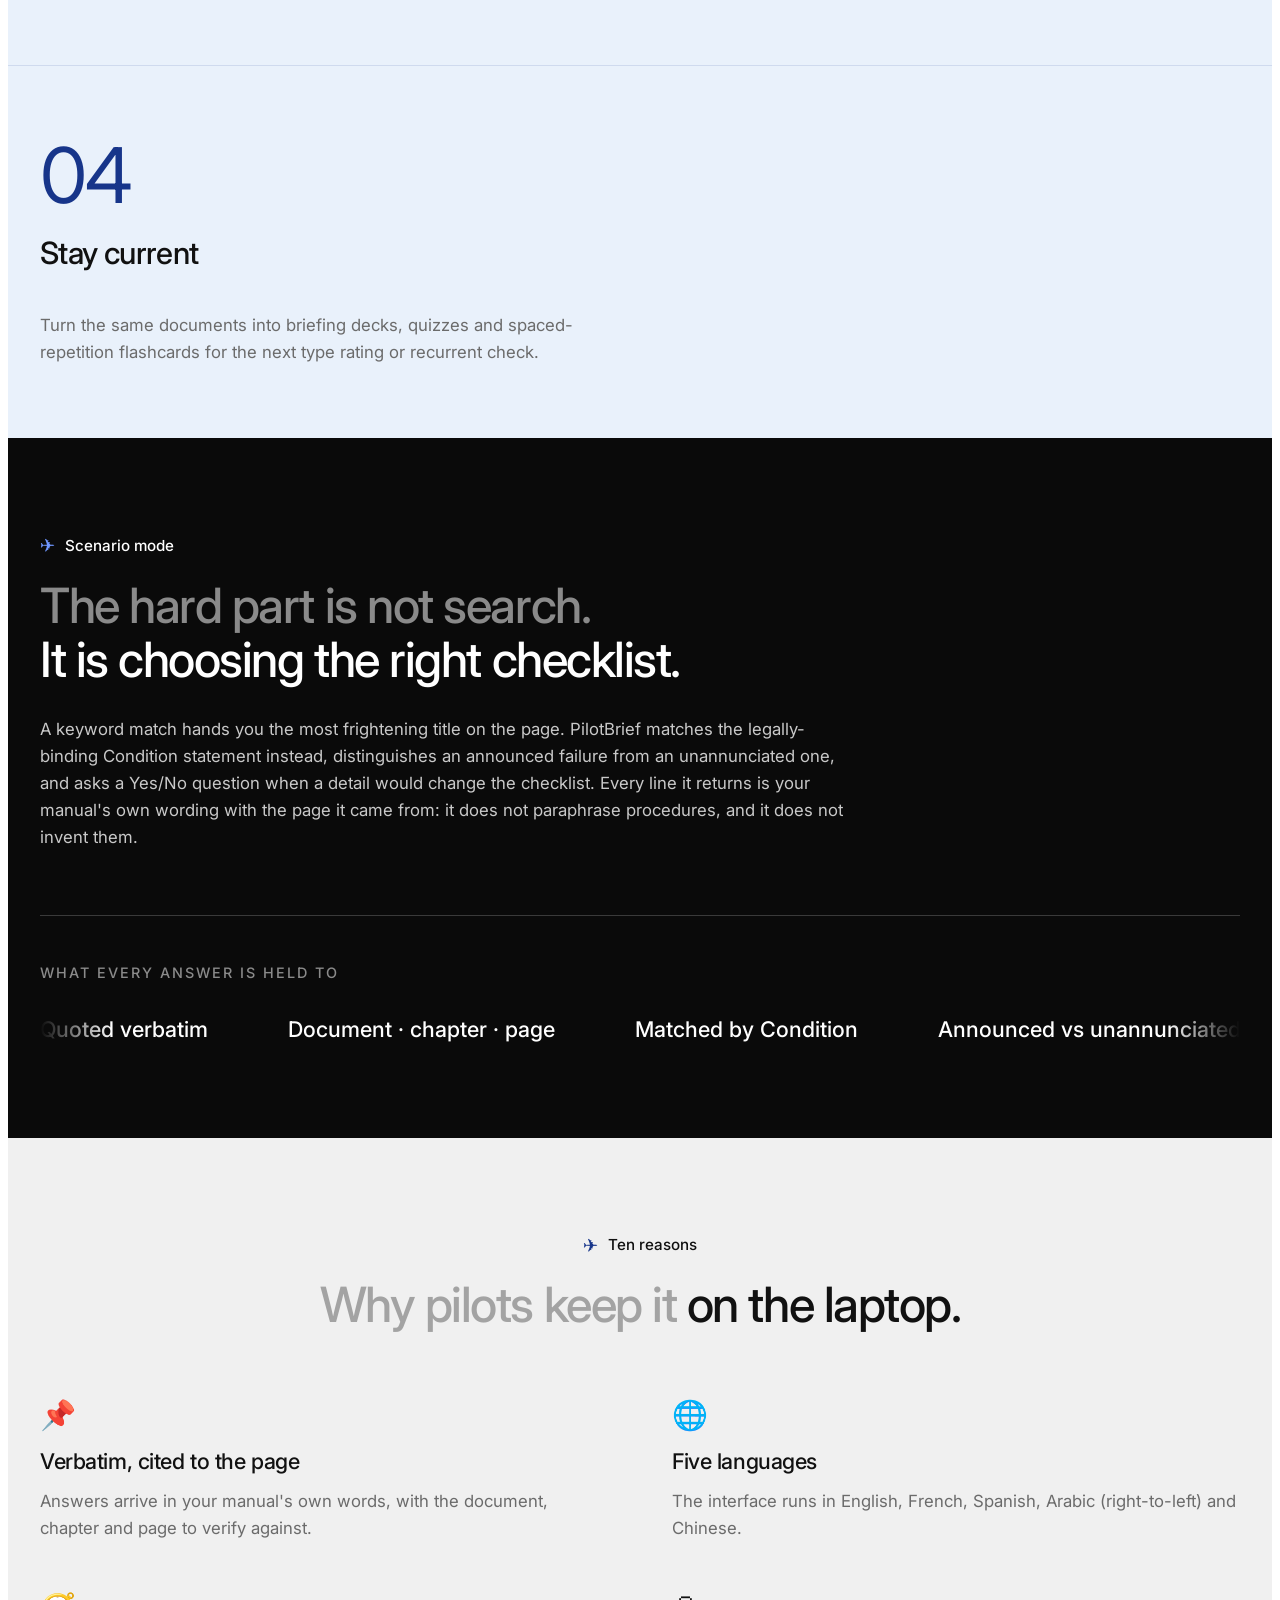
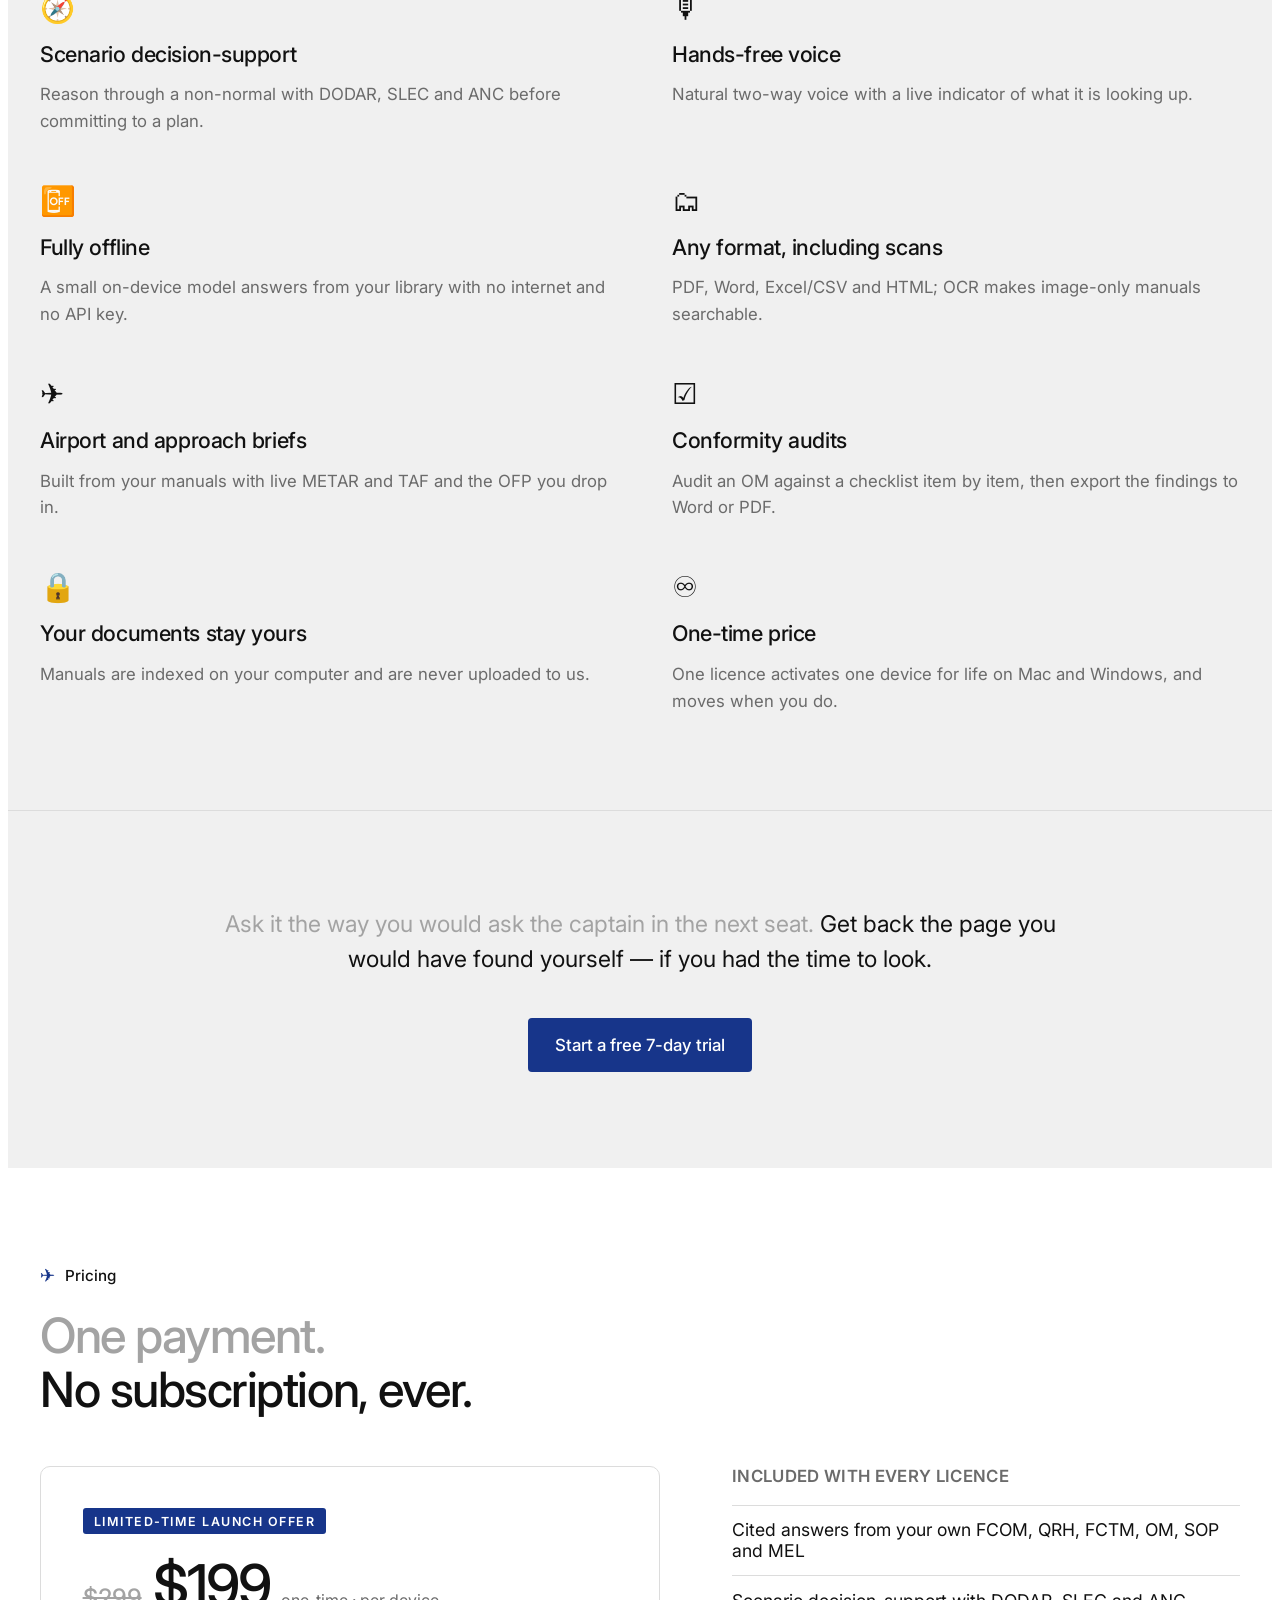
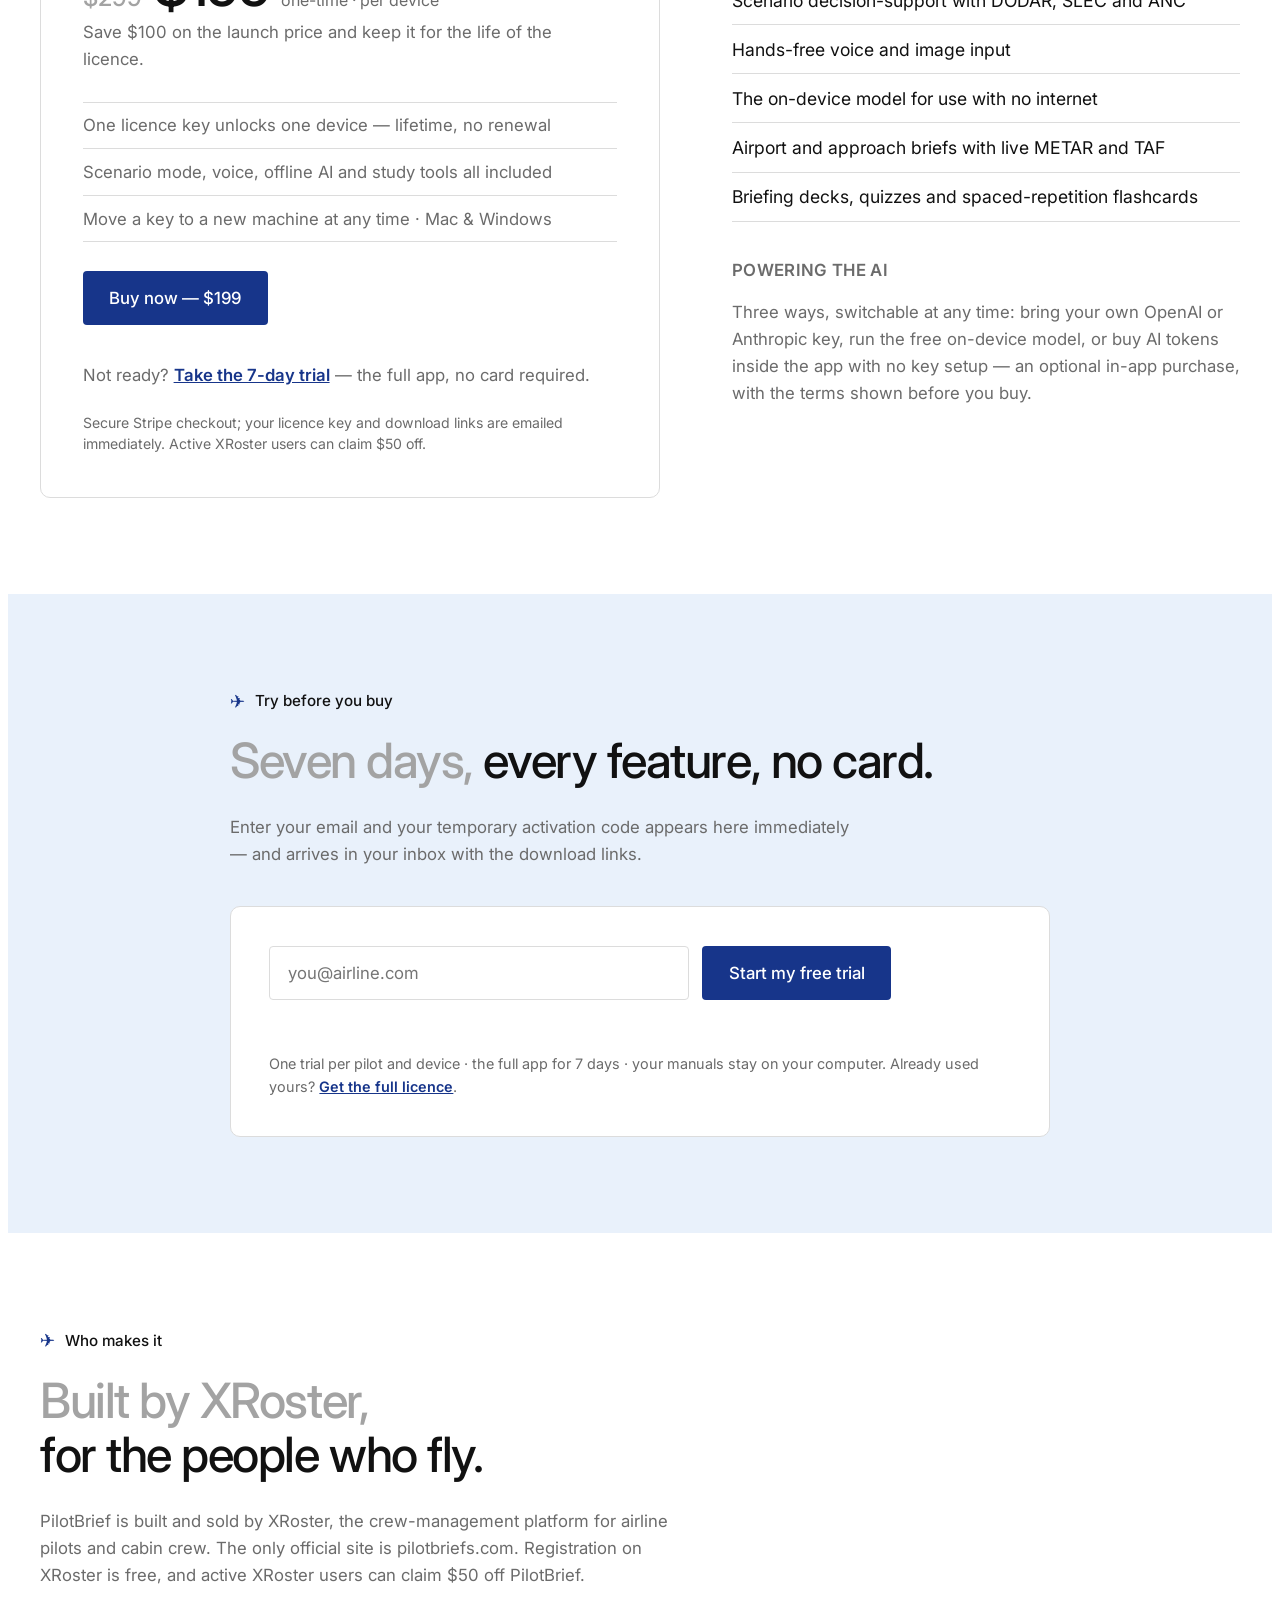
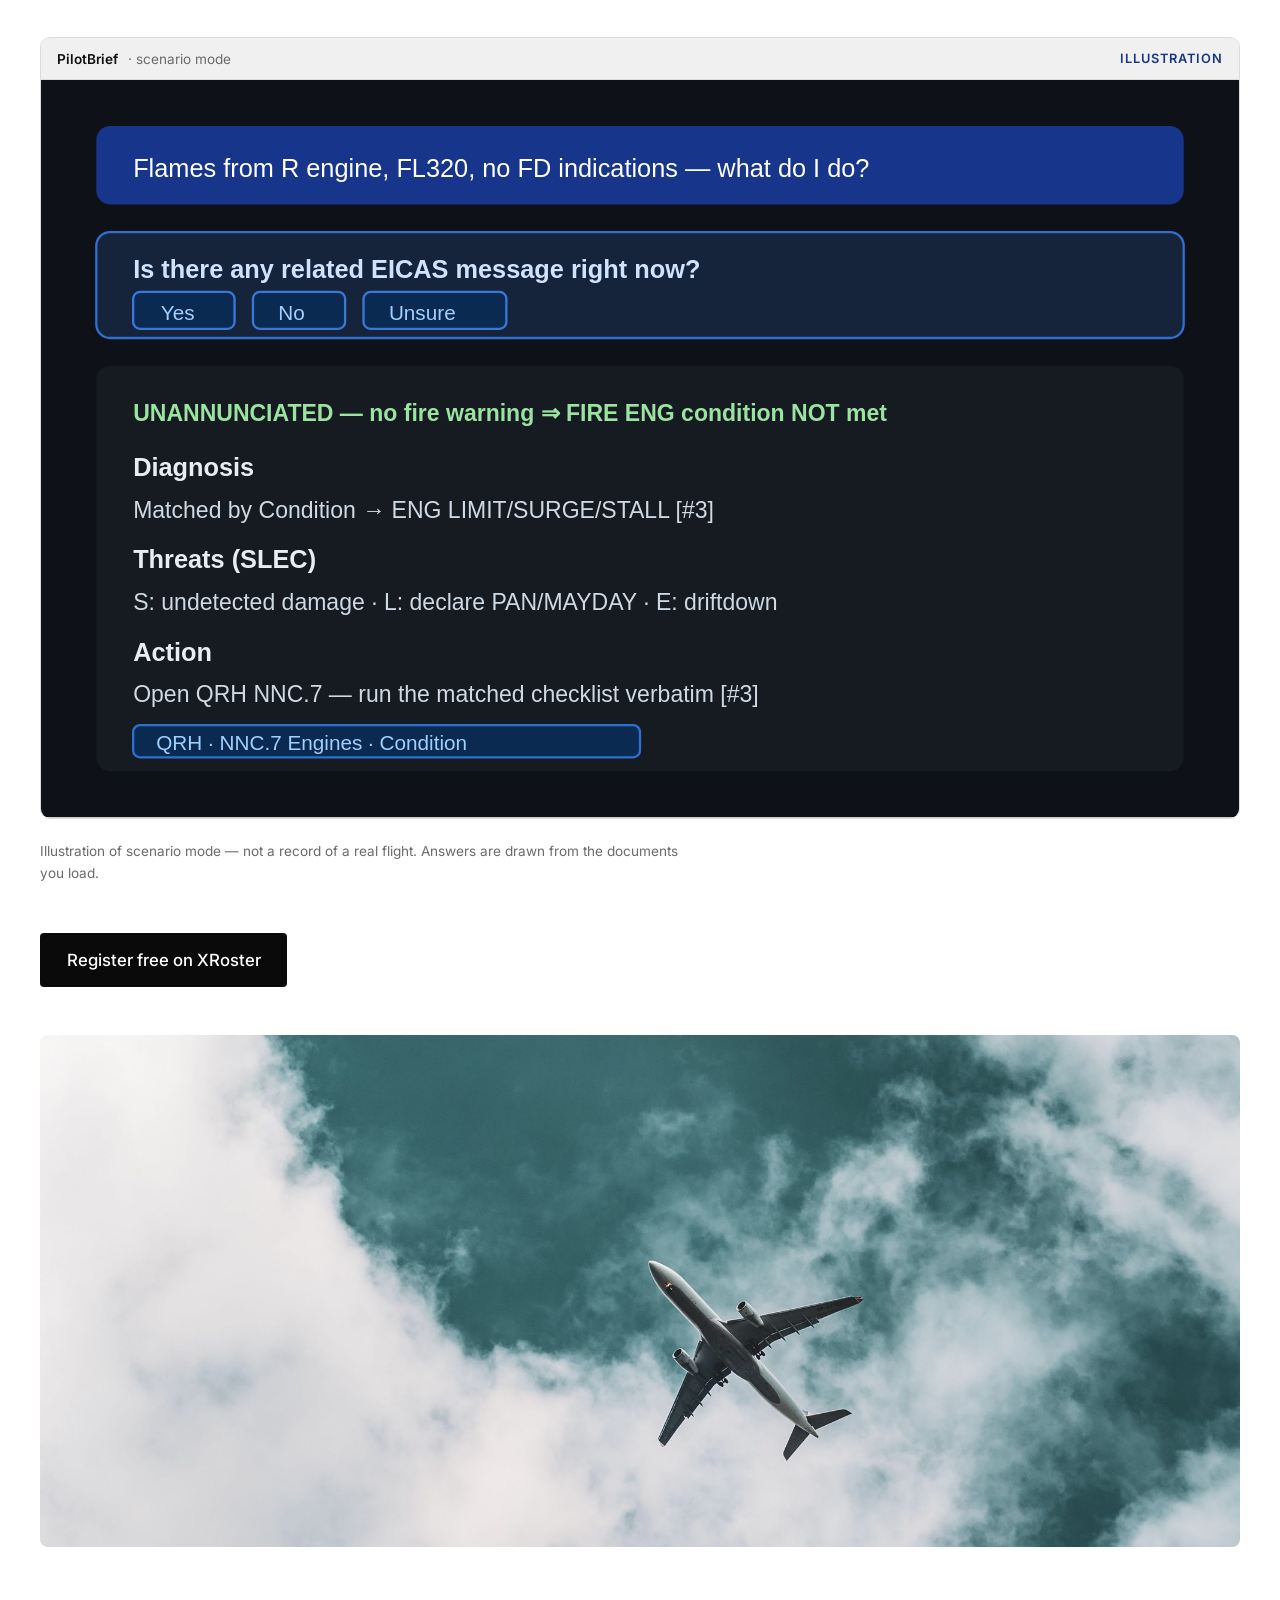
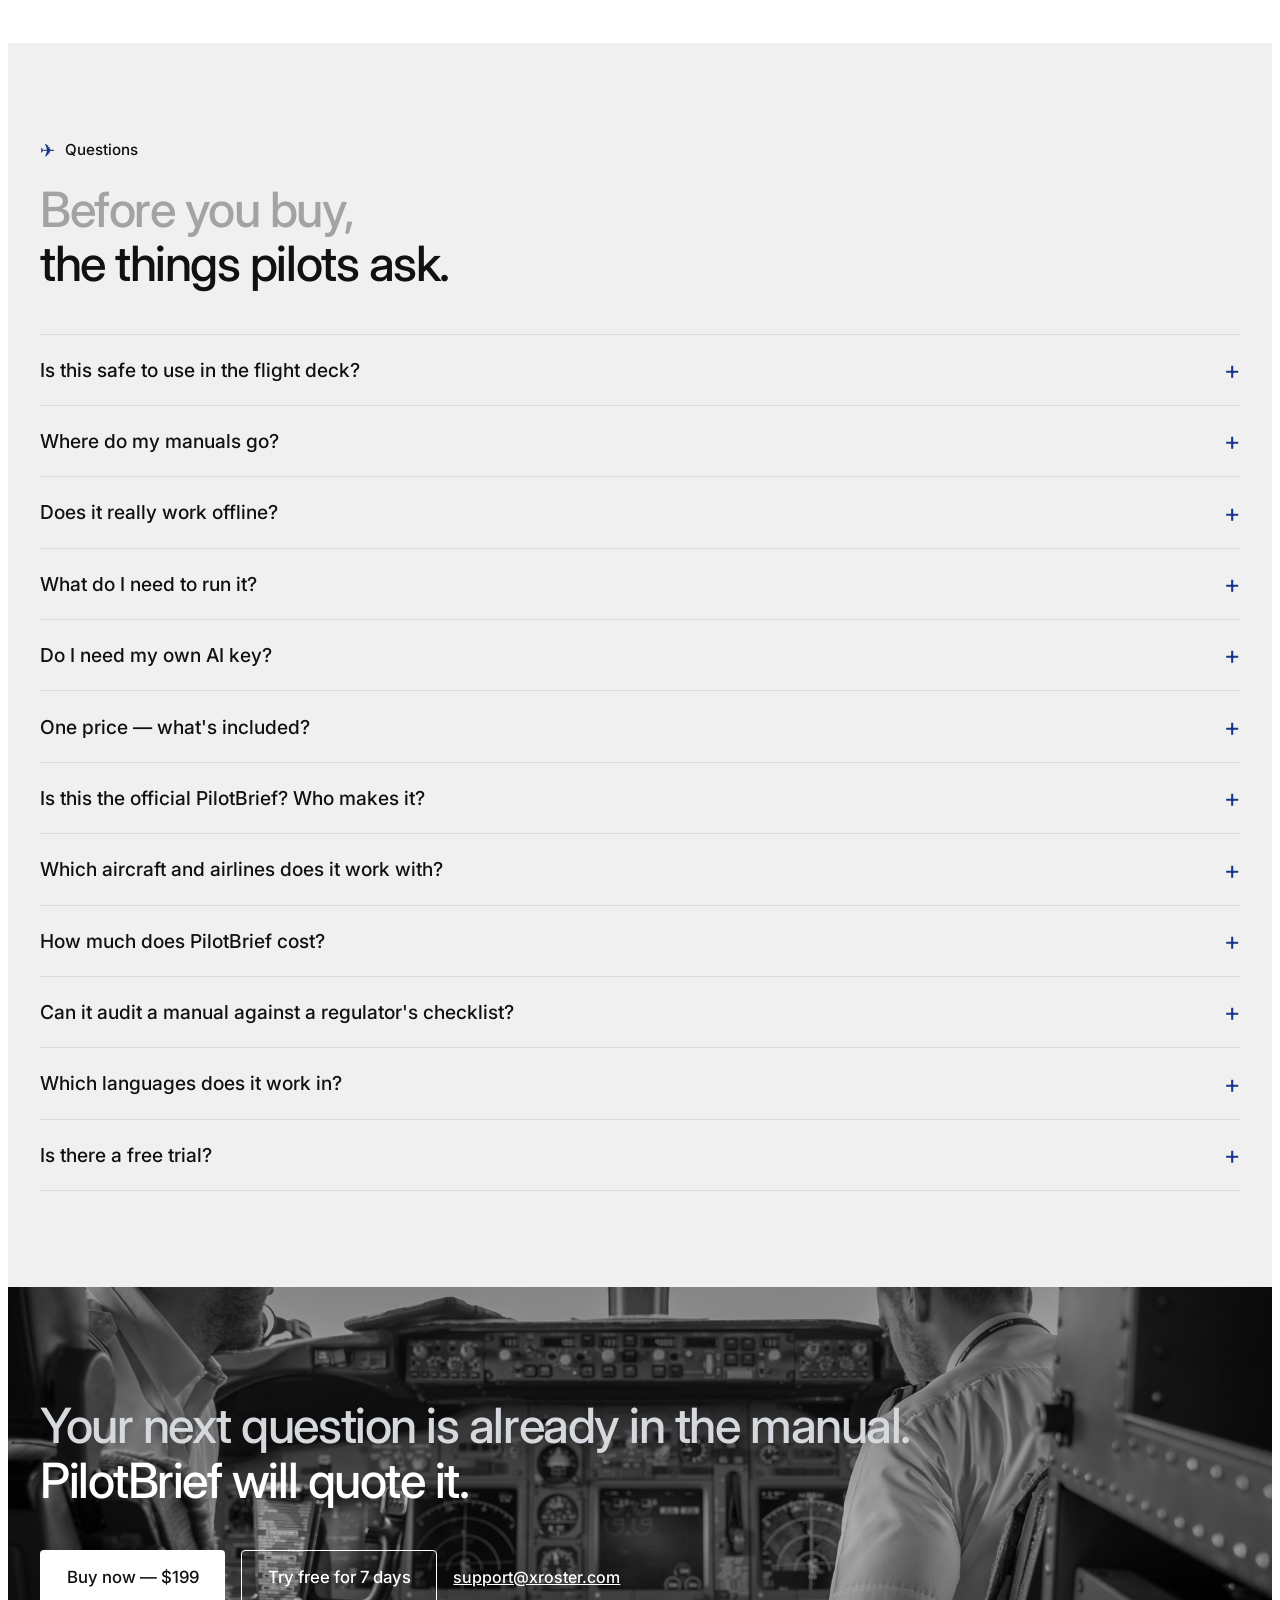
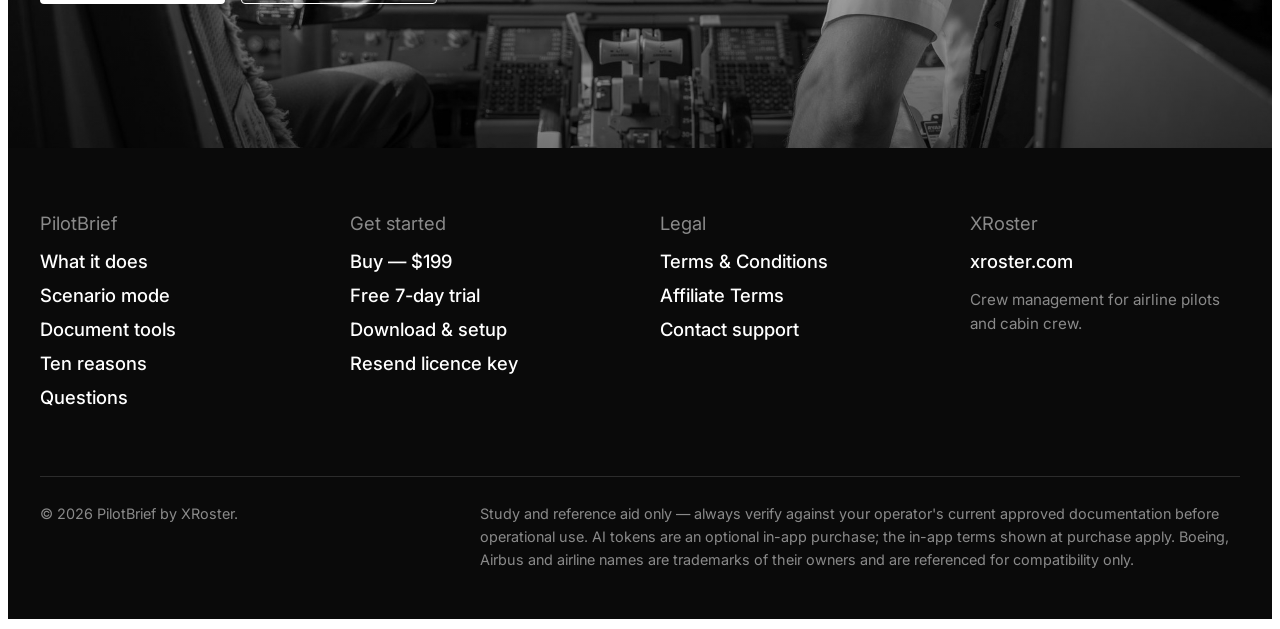
==== commit eac12684: "Rebuild the home page in the editorial aviation style Markup, copy, CSS and imagery only — routes, f" ====
--- a/index.html
+++ b/index.html
@@ -7,7 +7,7 @@
 <link rel="dns-prefetch" href="https://www.xroster.com">
 <title>PilotBrief — AI co-pilot for your FCOM, QRH &amp; SOPs | by XRoster</title>
 <meta name="description" content="PilotBrief is a private AI co-pilot for airline pilots. Ask your FCOM, QRH, FCTM, OM & SOPs in plain English and get the exact procedure or limit back — verbatim, cited to the page. Scenario decision-support, hands-free voice, and fully offline AI. One-time price, runs on your own Mac or PC. From the team behind XRoster.">
-<meta name="keywords" content="PilotBrief, XRoster, airline pilot app, FCOM, QRH, FCTM, SOP, aviation AI, pilot study tool, type rating, checklist, EICAS, ECAM, flight deck, offline AI, crew management">
+<meta name="keywords" content="PilotBrief, XRoster, airline pilot app, FCOM, QRH, FCTM, SOP, aviation AI, pilot study tool, type rating, checklist, EICAS, ECAM, flight deck, offline AI, crew management, conformity audit, OM-A checklist, compliance, quality inspector, operations director">
 <meta name="author" content="XRoster">
 <meta name="robots" content="index, follow">
 <link rel="canonical" href="https://pilotbriefs.com/">
@@ -65,10 +65,11 @@
       "@id": "https://pilotbriefs.com/#software",
       "name": "PilotBrief",
       "applicationCategory": "BusinessApplication",
-      "applicationSubCategory": "Aviation reference & study tool",
+      "applicationSubCategory": "Aviation reference, compliance & study tool",
+      "availableLanguage": ["en", "fr", "es", "ar", "zh"],
       "operatingSystem": "macOS, Windows",
       "url": "https://pilotbriefs.com/",
-      "description": "A private AI co-pilot for airline pilots. Ask your FCOM, QRH, FCTM, OM and SOPs in plain English and get verbatim, page-cited answers — plus scenario decision-support, hands-free voice, and fully offline AI.",
+      "description": "A private AI co-pilot for airline pilots and operators. Ask your FCOM, QRH, FCTM, OM and SOPs in your own words and get verbatim, page-cited answers — plus scenario decision-support, document tools for inspectors and ops management (conformity audit, compare, update, amend, make_checklist), hands-free voice, and fully offline AI.",
       "image": "https://pilotbriefs.com/assets/og-image.png",
       "screenshot": "https://pilotbriefs.com/assets/og-image.png",
       "softwareHelp": "https://pilotbriefs.com/download.html",
@@ -81,7 +82,10 @@
         "Fully offline on-device AI — no internet, no API key required",
         "Multi-format import (PDF, Word, Excel/CSV, HTML) with OCR",
         "Airport & approach briefings from manuals + live METAR/TAF + OFP",
-        "Study tools: briefing decks, quizzes & spaced-repetition flashcards"
+        "Study tools: briefing decks, quizzes & spaced-repetition flashcards",
+        "Document tools: conformity audit against a checklist, compare, update, amend, make_checklist",
+        "Conformity findings exportable to Word or PDF",
+        "Interface in English, French, Spanish, Arabic (right-to-left) and Chinese"
       ],
       "brand": { "@type": "Brand", "name": "PilotBrief" },
       "publisher": { "@id": "https://pilotbriefs.com/#organization" },
@@ -101,6 +105,22 @@
       "mainEntity": [
         {
           "@type": "Question",
+          "name": "Can it audit a manual against a regulator's checklist?",
+          "acceptedAnswer": {
+            "@type": "Answer",
+            "text": "Yes. The conformity tool audits one or more documents against a checklist \u2014 an EASA or ANAC OM-A checklist, for example \u2014 assessing each item in turn and returning findings as compliant, non-compliant or remarks, with anything it could not determine flagged for your check. Results export to Word or PDF. It produces an AI-assisted draft: verify every finding against the source document before signing. PilotBrief also includes compare, update, amend and make_checklist for revision and amendment work."
+          }
+        },
+        {
+          "@type": "Question",
+          "name": "Which languages does it work in?",
+          "acceptedAnswer": {
+            "@type": "Answer",
+            "text": "The interface runs in English, French, Spanish, Arabic (right-to-left) and Chinese, and follows your computer's language automatically unless you choose one. You ask your questions in your own words, and answers are quoted from the documents you loaded, in the language those documents are written in."
+          }
+        },
+        {
+          "@type": "Question",
           "name": "Is there a free trial?",
           "acceptedAnswer": {
             "@type": "Answer",
@@ -191,227 +211,586 @@
 <link rel="manifest" href="site.webmanifest">
 <link rel="preconnect" href="https://fonts.googleapis.com">
 <link rel="preconnect" href="https://fonts.gstatic.com" crossorigin>
-<link href="https://fonts.googleapis.com/css2?family=Inter:wght@400;600;700;800&display=swap" rel="stylesheet">
+<link href="https://fonts.googleapis.com/css2?family=Inter:wght@400;500;600;700&display=swap" rel="stylesheet">
+<link rel="preload" as="image" href="assets/marketing/hero-aircraft.jpg" fetchpriority="high">
 <style>
-  :root{
-    --navy:#0a1830;--navy-2:#0e2246;--blue:#2563eb;--blue-2:#1d4ed8;--sky:#38bdf8;
-    --ink:#0f172a;--muted:#64748b;--line:#e2e8f0;--bg:#f8fafc;
-    --grad:linear-gradient(135deg,#2563eb 0%,#38bdf8 100%);
-    --shadow-sm:0 1px 2px rgba(15,23,42,.05),0 2px 8px rgba(15,23,42,.05);
-    --shadow-md:0 6px 18px rgba(13,31,58,.08),0 2px 6px rgba(13,31,58,.05);
-    --shadow-lg:0 24px 60px rgba(13,31,58,.14);
-    --r:18px;
+  :root {
+    --e-black: #0a0a0a;
+    --e-ink: #111111;
+    --e-grey: #a3a3a3;        /* two-tone headline lead-in */
+    --e-grey-2: #6b6b6b;
+    --e-bg: #f0f0f0;          /* light grey sections */
+    --e-bg-blue: #e9f1fb;     /* pale blue numbered panels */
+    --e-blue: #17358a;        /* royal blue */
+    --e-blue-d: #12296b;
+    --e-line: #dcdcdc;
+    --e-font: "Inter", "Public Sans", system-ui, -apple-system, sans-serif;
   }
-  *{box-sizing:border-box;}
-  html{scroll-behavior:smooth;}
-  body{margin:0;font-family:"Inter",-apple-system,BlinkMacSystemFont,"Segoe UI",Roboto,Helvetica,Arial,sans-serif;color:var(--ink);background:#fff;line-height:1.6;-webkit-font-smoothing:antialiased;text-rendering:optimizeLegibility;}
-  a{color:var(--blue);text-decoration:none;}
-  .wrap{max-width:1120px;margin:0 auto;padding:0 24px;}
-  .btn{display:inline-flex;align-items:center;justify-content:center;gap:8px;border-radius:14px;padding:13px 24px;font-weight:700;font-size:.98rem;cursor:pointer;border:0;letter-spacing:-.01em;transition:transform .15s cubic-bezier(.2,.8,.2,1),box-shadow .15s,background .15s;}
-  .btn-light{background:#fff;color:var(--navy);box-shadow:var(--shadow-sm);} .btn-light:hover{transform:translateY(-2px);box-shadow:0 12px 28px rgba(2,12,30,.22);}
-  .btn-primary{background:var(--grad);color:#fff;box-shadow:0 4px 14px rgba(37,99,235,.28);} .btn-primary:hover{transform:translateY(-2px);box-shadow:0 12px 30px rgba(37,99,235,.4);}
-  .btn-ghost{background:rgba(255,255,255,.06);color:#fff;border:1px solid rgba(255,255,255,.32);backdrop-filter:blur(6px);} .btn-ghost:hover{transform:translateY(-2px);background:rgba(255,255,255,.14);border-color:rgba(255,255,255,.5);}
-  .btn-lg{padding:16px 30px;font-size:1.04rem;border-radius:15px;}
-  .ctaband{background:linear-gradient(180deg,var(--navy) 0%,var(--navy-2) 100%);color:#eaf2ff;padding:56px 0;position:relative;overflow:hidden;}
-  .ctaband::before{content:"";position:absolute;inset:0;background:radial-gradient(720px 340px at 80% -20%,rgba(56,189,248,.16),transparent 65%);pointer-events:none;}
-  .ctaband>.wrap{position:relative;}
-  .ctaband h3{color:#fff;font-size:1.7rem;font-weight:800;letter-spacing:-.02em;margin:0 0 8px;}
-  .ctaband p{color:#b8cdec;margin:0 0 20px;font-size:1.02rem;}
-  .ctaband .row{display:flex;gap:12px;flex-wrap:wrap;justify-content:center;}
-  .ctaband .sub{color:#8ea9d4;font-size:.85rem;margin-top:14px;}
-  /* nav */
-  nav.top{position:sticky;top:0;z-index:50;background:rgba(255,255,255,.78);backdrop-filter:blur(16px) saturate(1.4);-webkit-backdrop-filter:blur(16px) saturate(1.4);border-bottom:1px solid rgba(226,232,240,.8);}
-  nav.top .wrap{display:flex;align-items:center;justify-content:space-between;height:66px;}
-  .brand{display:flex;align-items:center;gap:10px;font-weight:800;color:var(--navy);font-size:1.14rem;letter-spacing:-.02em;}
-  .brand .mk{width:30px;height:30px;border-radius:8px;background:var(--grad);display:flex;align-items:center;justify-content:center;}
-  .brand .mk-img{width:30px;height:30px;border-radius:8px;display:block;object-fit:cover;box-shadow:var(--shadow-sm);}
-  .nav-links{display:flex;align-items:center;gap:26px;}
-  .nav-links a{color:#475569;font-weight:600;font-size:.93rem;letter-spacing:-.01em;transition:color .15s;}
-  .nav-links a:hover{color:var(--navy);}
-  .nav-links a.nav-cta{background:var(--grad);color:#fff;padding:10px 18px;border-radius:11px;box-shadow:0 3px 10px rgba(37,99,235,.25);transition:transform .15s,box-shadow .15s;}
-  .nav-links a.nav-cta:hover{transform:translateY(-1px);box-shadow:0 8px 20px rgba(37,99,235,.35);color:#fff;}
-  /* hero */
-  .hero{background:linear-gradient(180deg,#0a1830 0%,#0d2040 55%,#0f2650 100%);color:#eaf2ff;position:relative;overflow:hidden;}
-  .hero::before{content:"";position:absolute;inset:0;background:
-    radial-gradient(900px 480px at 82% -12%,rgba(56,189,248,.2),transparent 60%),
-    radial-gradient(700px 420px at -8% 108%,rgba(37,99,235,.22),transparent 60%);pointer-events:none;}
-  .hero::after{content:"";position:absolute;inset:0;opacity:.35;pointer-events:none;
-    background-image:linear-gradient(rgba(143,192,255,.05) 1px,transparent 1px),linear-gradient(90deg,rgba(143,192,255,.05) 1px,transparent 1px);
-    background-size:44px 44px;mask-image:radial-gradient(720px 480px at 60% 30%,#000 20%,transparent 75%);-webkit-mask-image:radial-gradient(720px 480px at 60% 30%,#000 20%,transparent 75%);}
-  .hero .wrap{position:relative;padding:72px 24px 76px;display:grid;grid-template-columns:1.05fr .95fr;gap:48px;align-items:center;}
-  .eyebrow{letter-spacing:.14em;text-transform:uppercase;font-size:.72rem;font-weight:800;color:#7dbcff;}
-  h1{font-size:3rem;line-height:1.05;margin:.6rem 0 1.1rem;color:#fff;font-weight:800;letter-spacing:-.03em;}
-  h1 .grad{background:var(--grad);-webkit-background-clip:text;background-clip:text;color:transparent;}
-  .sub{color:#bcd2f2;font-size:1.1rem;line-height:1.65;}
-  .badges{display:flex;flex-wrap:wrap;gap:8px;margin:18px 0;}
-  .badge{font-size:.82rem;font-weight:600;background:rgba(255,255,255,.07);border:1px solid rgba(255,255,255,.14);color:#dbe8ff;border-radius:999px;padding:6px 13px;backdrop-filter:blur(4px);}
-  .offer{display:inline-flex;align-items:center;gap:7px;background:linear-gradient(90deg,#f97316,#ef4444);color:#fff;font-weight:800;font-size:.74rem;letter-spacing:.05em;text-transform:uppercase;border-radius:999px;padding:6px 15px;box-shadow:0 4px 16px rgba(239,68,68,.35);}
-  .offer .dot{width:8px;height:8px;border-radius:50%;background:#fff;animation:pulse 1.3s ease-in-out infinite;}
-  @keyframes pulse{0%,100%{opacity:.45}50%{opacity:1}}
-  .hero-cta{display:flex;flex-wrap:wrap;align-items:center;gap:14px;margin:18px 0 10px;}
-  .price-pill{display:inline-flex;align-items:baseline;gap:8px;background:rgba(255,255,255,.07);border:1px solid rgba(255,255,255,.15);padding:8px 16px;border-radius:999px;backdrop-filter:blur(4px);}
-  .fineprint{color:#8ea9d4;font-size:.88rem;}
-  .mock{width:100%;height:auto;display:block;border-radius:16px;box-shadow:0 32px 80px rgba(2,8,22,.55),0 0 0 1px rgba(143,192,255,.14);}
-  /* sections */
-  section{padding:72px 0;}
-  .center{text-align:center;}
-  h2{font-size:2.1rem;font-weight:800;margin:.35rem 0 .3rem;letter-spacing:-.025em;}
-  h3{font-size:1.5rem;font-weight:800;margin:.2rem 0 .5rem;letter-spacing:-.02em;}
-  .lead{color:var(--muted);font-size:1.02rem;}
-  .eyebrow.blue{color:var(--blue);}
-  /* trust bar */
-  .trust{background:var(--bg);border-top:1px solid var(--line);border-bottom:1px solid var(--line);}
-  .trust .wrap{display:grid;grid-template-columns:repeat(4,1fr);gap:18px;padding:26px 24px;text-align:center;}
-  .trust b{display:block;font-size:1.14rem;color:var(--navy);letter-spacing:-.02em;}
-  .trust span{color:var(--muted);font-size:.86rem;}
-  /* feature grid */
-  .grid{display:grid;grid-template-columns:repeat(4,1fr);gap:18px;}
-  .feat{border:1px solid var(--line);border-radius:var(--r);padding:24px 22px;background:#fff;box-shadow:var(--shadow-sm);transition:transform .2s cubic-bezier(.2,.8,.2,1),box-shadow .2s,border-color .2s;}
-  .feat:hover{transform:translateY(-4px);box-shadow:var(--shadow-lg);border-color:#cfe0ff;}
-  .feat .ico{width:46px;height:46px;border-radius:13px;background:linear-gradient(135deg,#eff6ff,#e0f2fe);border:1px solid #dbeafe;display:flex;align-items:center;justify-content:center;font-size:21px;margin-bottom:12px;}
-  .feat h4{margin:.1rem 0 .4rem;font-size:1rem;font-weight:700;letter-spacing:-.01em;}
-  .feat p{margin:0;color:var(--muted);font-size:.9rem;line-height:1.55;}
-  /* showcase */
-  .show{border:1px solid var(--line);border-radius:22px;background:#fff;padding:36px;display:grid;grid-template-columns:1fr 1fr;gap:34px;align-items:center;box-shadow:var(--shadow-md);}
-  .show.rev{direction:rtl;} .show.rev>*{direction:ltr;}
-  .tag{display:inline-block;font-size:.62rem;font-weight:800;letter-spacing:.08em;text-transform:uppercase;color:#fff;background:var(--grad);border-radius:6px;padding:3px 8px;vertical-align:middle;margin-left:6px;}
-  ul.ticks{list-style:none;padding:0;margin:0;}
-  ul.ticks li{margin:.4rem 0;color:#334155;font-size:.95rem;} ul.ticks li::before{content:"✓";color:#16a34a;font-weight:800;margin-right:9px;}
-  /* pricing */
-  .price-card{max-width:580px;margin:0 auto;border:1px solid rgba(37,99,235,.18);border-radius:24px;box-shadow:var(--shadow-lg);padding:38px;text-align:center;background:linear-gradient(180deg,#fff 0%,#f8fbff 100%);position:relative;overflow:hidden;}
-  .price-card::before{content:"";position:absolute;top:0;left:0;right:0;height:4px;background:var(--grad);}
-  .price-big{font-size:3.4rem;font-weight:800;color:var(--navy);letter-spacing:-.04em;}
-  .price-card .reg{color:#94a3b8;text-decoration:line-through;font-weight:600;margin-right:8px;font-size:1.4rem;}
-  .urgency{color:#ef4444;font-weight:700;font-size:.92rem;margin:6px 0 16px;}
-  /* faq */
-  .faq{max-width:780px;margin:0 auto;}
-  details{border:1px solid var(--line);border-radius:14px;padding:16px 20px;margin-bottom:10px;background:#fff;box-shadow:var(--shadow-sm);transition:border-color .15s,box-shadow .15s;}
-  details:hover{border-color:#cfe0ff;}
-  details[open]{border-color:#bfdbfe;box-shadow:var(--shadow-md);}
-  details summary{font-weight:700;cursor:pointer;letter-spacing:-.01em;list-style:none;display:flex;justify-content:space-between;align-items:center;gap:12px;}
-  details summary::-webkit-details-marker{display:none;}
-  details summary::after{content:"+";flex:none;width:26px;height:26px;border-radius:8px;background:#eff6ff;color:var(--blue);font-weight:700;display:flex;align-items:center;justify-content:center;transition:transform .2s;}
-  details[open] summary::after{content:"–";transform:rotate(180deg);}
-  details p{color:var(--muted);margin:.7rem 0 0;line-height:1.65;}
-  /* footer */
-  footer{background:var(--navy);color:#bcd0ee;padding:40px 0;font-size:.9rem;}
-  footer a{color:#cfe0f5;}
-  .disclaimer{max-width:780px;margin:0 auto;color:var(--muted);font-size:.85rem;text-align:center;}
-  /* scroll reveal */
-  .rv{opacity:0;transform:translateY(18px);transition:opacity .6s ease,transform .6s cubic-bezier(.2,.8,.2,1);}
-  .rv.in{opacity:1;transform:none;}
-  @media (prefers-reduced-motion:reduce){ .rv{opacity:1;transform:none;transition:none;} html{scroll-behavior:auto;} }
-  @media(max-width:840px){
-    .hero .wrap{grid-template-columns:1fr;padding:52px 24px 56px;} h1{font-size:2.2rem;}
-    .grid{grid-template-columns:repeat(2,1fr);} .trust .wrap{grid-template-columns:repeat(2,1fr);}
-    .show{grid-template-columns:1fr;padding:26px;} .show.rev{direction:ltr;} .nav-links{display:none;}
-    h2{font-size:1.7rem;} section{padding:56px 0;}
-  }
+  .ecs { font-family: var(--e-font); color: var(--e-ink); background: #fff; overflow-x: clip; -webkit-font-smoothing: antialiased; }
+  .ecs * { box-sizing: border-box; }
+  .ecs a { color: inherit; }
+  .ecs .wrap { width: min(1200px, calc(100% - 3rem)); margin: 0 auto; }
+  .ecs h1, .ecs h2, .ecs h3 { font-family: var(--e-font); letter-spacing: -.02em; color: var(--e-ink); margin: 0; }
+  .ecs .dim { color: var(--e-grey); }
+  .ecs .h-xl { font-size: clamp(2.6rem, 6.4vw, 5.4rem); font-weight: 500; line-height: 1.03; letter-spacing: -.035em; }
+  .ecs .h-l { font-size: clamp(2rem, 3.8vw, 3.4rem); font-weight: 500; line-height: 1.12; letter-spacing: -.03em; }
+  .ecs .h-m { font-size: clamp(1.6rem, 2.6vw, 2.35rem); font-weight: 500; line-height: 1.18; letter-spacing: -.025em; }
+  .ecs p { font-size: 1.05rem; line-height: 1.6; margin: 0; color: var(--e-ink); }
+  .ecs p.mut { color: var(--e-grey-2); }
+  .ecs .eyebrow { display: inline-flex; align-items: center; gap: .6rem; font-size: .95rem; font-weight: 500; color: var(--e-ink); }
+  .ecs .eyebrow i { color: var(--e-blue); font-size: 1.15rem; font-style: normal; }
+  .ecs .btn-e { display: inline-block; text-decoration: none; font-weight: 500; font-size: 1.05rem; padding: 1rem 1.6rem; border-radius: 4px; border: 1px solid transparent; transition: background .15s, color .15s, border-color .15s; font-family: inherit; cursor: pointer; }
+  .ecs .btn-blue { background: var(--e-blue); color: #fff; } .ecs .btn-blue:hover { background: var(--e-blue-d); color: #fff; }
+  .ecs .btn-black { background: var(--e-black); color: #fff; } .ecs .btn-black:hover { background: #262626; color: #fff; }
+  .ecs .btn-white { background: #fff; color: var(--e-ink); } .ecs .btn-white:hover { background: #ededed; }
+  .ecs .btn-outline { background: transparent; color: var(--e-ink); border-color: var(--e-ink); } .ecs .btn-outline:hover { background: var(--e-ink); color: #fff; }
+  .ecs section { position: relative; }
+  .ecs .pad { padding: 6rem 0; }
+  @media (max-width: 768px) { .ecs .pad { padding: 4.5rem 0; } }
+
+  /* ── nav ── */
+  .ecs .nav { position: sticky; top: 0; z-index: 60; background: #fff; border-bottom: 1px solid var(--e-line); }
+  .ecs .nav > .wrap { display: flex; align-items: center; justify-content: space-between; height: 84px; }
+  .ecs .logo { text-decoration: none; display: block; }
+  .ecs .logo .bar { display: block; width: 44px; height: 6px; background: var(--e-blue); margin-bottom: .35rem; }
+  .ecs .logo .word { display: block; font-size: 1.75rem; font-weight: 700; letter-spacing: -.02em; line-height: 1; color: var(--e-ink); text-transform: uppercase; }
+  .ecs .logo .sub { display: block; font-size: .78rem; font-weight: 600; color: var(--e-ink); margin-top: .2rem; letter-spacing: .01em; white-space: nowrap; }
+  @media (max-width: 576px) { .ecs .logo .sub { display: none; } .ecs .nav > .wrap { height: 72px; } }
+  .ecs .nav nav { display: flex; align-items: center; gap: 2rem; }
+  .ecs .nav nav a { text-decoration: none; font-size: 1rem; font-weight: 500; color: var(--e-ink); }
+  .ecs .nav nav a:hover { color: var(--e-blue); }
+  /* Nav/drawer link colour must never win over a filled button's own colour. */
+  .ecs .nav nav a.btn-e.btn-blue, .ecs .drawer a.btn-e.btn-blue,
+  .ecs .nav nav a.btn-e.btn-blue:hover, .ecs .drawer a.btn-e.btn-blue:hover,
+  .ecs .nav nav a.btn-e.btn-black, .ecs .drawer a.btn-e.btn-black { color: #fff; }
+  .ecs .menu-btn { background: none; border: 0; font: inherit; font-size: 1.25rem; font-weight: 500; color: var(--e-ink); cursor: pointer; padding: .3rem 0; }
+  .ecs .drawer { display: none; border-top: 1px solid var(--e-line); background: #fff; }
+  .ecs .drawer.open { display: block; }
+  .ecs .drawer .wrap { display: block; height: auto; padding: .4rem 0 1.2rem; }
+  .ecs .drawer a { display: block; padding: 1rem 0; font-size: 1.25rem; text-decoration: none; border-bottom: 1px solid var(--e-line); }
+  .ecs .drawer a:last-child { border-bottom: 0; }
+  @media (min-width: 993px) { .ecs .menu-btn { display: none; } }
+  @media (max-width: 992px) { .ecs .nav nav.desk { display: none; } }
+
+  /* ── hero ── */
+  .ecs .hero { background: var(--e-bg); overflow: hidden; }
+  .ecs .hero .wrap { position: relative; min-height: clamp(640px, 88vh, 900px); display: flex; align-items: center; padding: 5rem 0 5rem; }
+  .ecs .hero .copy { max-width: 860px; position: relative; z-index: 2; }
+  .ecs .hero p { max-width: 640px; margin: 1.9rem 0 2.4rem; font-size: 1.15rem; }
+  .ecs .hero .photo { position: absolute; right: -18%; bottom: 0; width: 70%; height: 92%; object-fit: cover; object-position: 18% 55%; z-index: 1; pointer-events: none; filter: grayscale(1);
+    -webkit-mask-image: linear-gradient(90deg, transparent 0%, #000 34%), linear-gradient(180deg, transparent 0%, #000 22%); -webkit-mask-composite: source-in; mask-image: linear-gradient(90deg, transparent 0%, #000 34%), linear-gradient(180deg, transparent 0%, #000 22%); mask-composite: intersect; }
+  @media (max-width: 992px) { .ecs .hero .wrap { display: block; padding: 4rem 0 0; min-height: 0; } .ecs .hero .photo { position: relative; display: block; right: auto; bottom: auto; width: 100%; height: 340px; margin-top: 2.5rem; object-position: 30% 55%; mask-image: linear-gradient(180deg, transparent 0%, #000 30%); -webkit-mask-image: linear-gradient(180deg, transparent 0%, #000 30%); } }
+
+  /* ── mission ── */
+  .ecs .mission .copy { max-width: 900px; }
+  .ecs .mission p { max-width: 640px; margin: 1.6rem 0 2.2rem; }
+  .ecs .wide-photo { display: block; width: 100%; height: clamp(260px, 38vw, 520px); object-fit: cover; object-position: 50% 45%; border-radius: 8px; margin-top: 4.5rem; }
+
+  /* ── blue marquee band ── */
+  .ecs .band { background: var(--e-blue); color: #fff; overflow: hidden; padding: 1.35rem 0; }
+  .ecs .band .track { display: flex; gap: 6rem; width: max-content; animation: slide 40s linear infinite; }
+  .ecs .band span { white-space: nowrap; font-size: 1.15rem; font-weight: 500; }
+  @keyframes slide { to { transform: translateX(-50%); } }
+
+  /* ── differentiation ── */
+  .ecs .diff .cols { display: grid; grid-template-columns: repeat(2, minmax(0,1fr)); gap: 3rem 5rem; margin-top: 3.5rem; }
+  @media (max-width: 768px) { .ecs .diff .cols { grid-template-columns: 1fr; gap: 2.5rem; } }
+  .ecs .diff .col h3 { font-size: 1.05rem; font-weight: 600; letter-spacing: .02em; text-transform: uppercase; color: var(--e-grey-2); margin-bottom: 1.2rem; }
+  .ecs .diff .col.us h3 { color: var(--e-blue); }
+  .ecs .diff ul { list-style: none; padding: 0; margin: 0; }
+  .ecs .diff li { padding: .95rem 0; border-top: 1px solid var(--e-line); font-size: 1.15rem; line-height: 1.45; color: var(--e-grey-2); }
+  .ecs .diff .col.us li { color: var(--e-ink); }
+  .ecs .diff li:last-child { border-bottom: 1px solid var(--e-line); }
+  .ecs .diff .closing { margin-top: 3rem; max-width: 820px; }
+
+  /* ── services ── */
+  .ecs .services .desks { display: grid; grid-template-columns: repeat(2, minmax(0,1fr)); gap: 3rem 4rem; margin-top: 3rem; }
+  @media (max-width: 768px) { .ecs .services .desks { grid-template-columns: 1fr; gap: 2.4rem; } }
+  .ecs .services .desk h3 { font-size: .9rem; font-weight: 600; letter-spacing: .12em; text-transform: uppercase; color: var(--e-blue); margin-bottom: .6rem; }
+  .ecs .services .list { list-style: none; padding: 0; margin: 0; }
+  .ecs .services .list li { font-size: 1.15rem; padding: .5rem 0; color: var(--e-grey-2); font-weight: 400; cursor: default; transition: color .15s; }
+  .ecs .services .list li.on, .ecs .services .list li:hover { color: var(--e-ink); }
+  .ecs .panel { background: var(--e-bg-blue); padding: 4.5rem 0; }
+  .ecs .panel .num { font-size: clamp(3.2rem, 6vw, 5.2rem); font-weight: 400; color: var(--e-blue); line-height: 1; letter-spacing: -.03em; }
+  .ecs .panel h3 { font-size: clamp(1.5rem, 2.4vw, 2rem); font-weight: 500; margin: 1.2rem 0 2.6rem; }
+  .ecs .panel p { max-width: 560px; }
+  .ecs .panel + .panel { border-top: 1px solid rgba(23,53,138,.12); }
+
+  /* ── black section ── */
+  .ecs .dark { background: var(--e-black); color: #fff; }
+  .ecs .dark h2, .ecs .dark h3, .ecs .dark p, .ecs .dark .eyebrow { color: #fff; }
+  .ecs .dark .dim { color: #8a8a8a; }
+  .ecs .dark hr { border: 0; border-top: 1px solid #3a3a3a; margin: 4rem 0 3rem; }
+  .ecs .label { font-size: .9rem; letter-spacing: .14em; text-transform: uppercase; color: #8a8a8a; font-weight: 500; }
+  .ecs .gates { overflow: hidden; margin-top: 2.2rem; mask-image: linear-gradient(90deg, transparent, #000 6%, #000 94%, transparent); -webkit-mask-image: linear-gradient(90deg, transparent, #000 6%, #000 94%, transparent); }
+  .ecs .gates .track { display: flex; gap: 5rem; width: max-content; animation: slide 48s linear infinite; }
+  .ecs .gates span { white-space: nowrap; font-size: 1.35rem; font-weight: 500; }
+
+  /* ── reasons ── */
+  .ecs .reasons { background: var(--e-bg); }
+  .ecs .reasons .head { text-align: center; max-width: 720px; margin: 0 auto 4rem; }
+  .ecs .reasons .head .eyebrow { justify-content: center; }
+  .ecs .grid2 { display: grid; grid-template-columns: repeat(2, minmax(0,1fr)); gap: 3rem 4rem; }
+  .ecs .reason i { font-size: 1.8rem; color: var(--e-ink); display: block; margin-bottom: 1rem; font-style: normal; }
+  .ecs .reason h3 { font-size: 1.35rem; font-weight: 500; margin-bottom: .9rem; }
+  .ecs .reason p { font-size: 1.05rem; }
+  @media (max-width: 640px) { .ecs .grid2 { grid-template-columns: 1fr; gap: 2.4rem; } }
+
+  /* ── quote band ── */
+  .ecs .quote { background: var(--e-bg); border-top: 1px solid var(--e-line); text-align: center; }
+  .ecs .quote p { max-width: 880px; margin: 0 auto 2.6rem; font-size: clamp(1.15rem, 1.8vw, 1.5rem); line-height: 1.5; }
+
+  /* ── about / illustration ── */
+  .ecs .about p { max-width: 640px; }
+  .ecs .about .people { display: block; width: 100%; height: clamp(280px, 40vw, 560px); object-fit: cover; object-position: 50% 40%; border-radius: 8px; margin: 3rem 0 0; }
+  .ecs .board { margin: 3rem 0; border-radius: 10px; overflow: hidden; border: 1px solid var(--e-line); background: #fff; }
+  .ecs .board .top { display: flex; align-items: center; gap: .6rem; padding: .8rem 1rem; border-bottom: 1px solid var(--e-line); background: var(--e-bg); font-size: .85rem; color: var(--e-grey-2); }
+  .ecs .board .top b { color: var(--e-ink); font-weight: 600; }
+  .ecs .board .top .ok { margin-left: auto; color: var(--e-blue); font-weight: 600; font-size: .8rem; letter-spacing: .08em; text-transform: uppercase; }
+  .ecs .board .art { display: block; width: 100%; height: auto; }
+  .ecs .cap { font-size: .85rem; color: var(--e-grey-2); margin-top: -1.6rem; margin-bottom: 3rem; }
+
+  /* ── full-bleed band ── */
+  .ecs .bleed { position: relative; color: #fff; overflow: hidden; background: #2d3238; }
+  .ecs .bleed .bg { position: absolute; inset: 0; width: 100%; height: 100%; object-fit: cover; object-position: 50% 55%; filter: grayscale(1); }
+  .ecs .bleed::after { content: ""; position: absolute; inset: 0; background: linear-gradient(180deg, rgba(0,0,0,.42) 0%, rgba(0,0,0,.18) 55%, rgba(0,0,0,.5) 100%); }
+  .ecs .bleed .wrap { position: relative; z-index: 2; padding: 7rem 0 9rem; }
+  .ecs .bleed h2 { color: #fff; }
+  .ecs .bleed .dim { color: #d5d8dc; }
+  @media (max-width: 992px) { .ecs .bleed .wrap { padding: 5rem 0 6rem; } }
+
+  /* ── footer ── */
+  .ecs footer { background: var(--e-black); color: #fff; padding: 4rem 0 3rem; }
+  .ecs footer .cols { display: grid; grid-template-columns: repeat(4, minmax(0,1fr)); gap: 2.5rem; }
+  @media (max-width: 768px) { .ecs footer .cols { grid-template-columns: repeat(2, minmax(0,1fr)); } }
+  .ecs footer .h { color: #8a8a8a; font-size: 1.15rem; font-weight: 400; margin-bottom: 1rem; }
+  .ecs footer ul { list-style: none; padding: 0; margin: 0; }
+  .ecs footer li { margin-bottom: .75rem; }
+  .ecs footer a { text-decoration: none; color: #fff; font-size: 1.15rem; font-weight: 500; }
+  .ecs footer a:hover { color: #c9ccd0; }
+  .ecs footer .base { border-top: 1px solid #2c2c2c; margin-top: 3.5rem; padding-top: 1.6rem; display: flex; flex-wrap: wrap; justify-content: space-between; gap: 1rem; color: #8a8a8a; font-size: .9rem; }
+  .ecs footer .base p { color: #8a8a8a; font-size: .9rem; }
+
+  @media (prefers-reduced-motion: reduce) { .ecs .band .track, .ecs .gates .track { animation: none; } }
+
+  /* ── PilotBrief-specific components (same tokens) ── */
+  .ecs .cta-row { display: flex; flex-wrap: wrap; align-items: center; gap: 1rem; }
+  .ecs .demo { display: inline-flex; align-items: center; gap: .7rem; background: none; border: 0; padding: .4rem 0; font: inherit; font-size: 1rem; font-weight: 500; color: var(--e-ink); cursor: pointer; }
+  .ecs .demo .disc { width: 40px; height: 40px; border-radius: 50%; background: var(--e-blue); color: #fff; display: inline-flex; align-items: center; justify-content: center; flex: none; }
+  .ecs .demo:hover { color: var(--e-blue); }
+  .ecs .demo:hover .disc { background: var(--e-blue-d); }
+  .ecs .facts { display: grid; grid-template-columns: repeat(4, minmax(0,1fr)); gap: 1.5rem; border-top: 1px solid var(--e-line); border-bottom: 1px solid var(--e-line); padding: 1.8rem 0; }
+  .ecs .facts b { display: block; font-size: 1.05rem; font-weight: 600; }
+  .ecs .facts span { color: var(--e-grey-2); font-size: .92rem; }
+  @media (max-width: 768px) { .ecs .facts { grid-template-columns: repeat(2, minmax(0,1fr)); gap: 1.2rem; } }
+  .ecs .toolgrid { display: grid; grid-template-columns: repeat(3, minmax(0,1fr)); gap: 1.5rem; margin-top: 3rem; }
+  @media (max-width: 900px) { .ecs .toolgrid { grid-template-columns: repeat(2, minmax(0,1fr)); } }
+  @media (max-width: 560px) { .ecs .toolgrid { grid-template-columns: 1fr; } }
+  .ecs .tool { border: 1px solid var(--e-line); border-radius: 8px; padding: 1.8rem; background: #fff; }
+  .ecs .tool .ic { display: inline-flex; align-items: center; justify-content: center; width: 40px; height: 40px; border-radius: 6px; background: var(--e-bg-blue); color: var(--e-blue); font-size: 1.2rem; margin-bottom: 1rem; }
+  .ecs .tool h3 { font-family: ui-monospace, Menlo, Consolas, monospace; font-size: 1.05rem; font-weight: 600; color: var(--e-ink); margin-bottom: .6rem; letter-spacing: 0; }
+  .ecs .tool p { font-size: .98rem; }
+  .ecs .audit { margin-top: 3rem; background: var(--e-bg-blue); border-radius: 10px; padding: 3rem; }
+  @media (max-width: 640px) { .ecs .audit { padding: 1.8rem; } }
+  .ecs .audit .steps li { border-top-color: rgba(23,53,138,.15); }
+  .ecs .buy { display: grid; grid-template-columns: minmax(0, 620px) minmax(0, 1fr); gap: 3rem 4.5rem; align-items: start; }
+  @media (max-width: 900px) { .ecs .buy { grid-template-columns: 1fr; gap: 2.6rem; } }
+  .ecs .buy .side h3 { font-size: 1.05rem; font-weight: 600; letter-spacing: .02em; text-transform: uppercase; color: var(--e-grey-2); margin-bottom: 1.2rem; }
+  .ecs .buy .side ul { list-style: none; padding: 0; margin: 0 0 2.4rem; }
+  .ecs .buy .side li { padding: .85rem 0; border-top: 1px solid var(--e-line); font-size: 1.1rem; color: var(--e-ink); }
+  .ecs .buy .side li:last-child { border-bottom: 1px solid var(--e-line); }
+  .ecs .price-card { border: 1px solid var(--e-line); border-radius: 10px; background: #fff; padding: 2.6rem; }
+  .ecs .price-card .tagline { display: inline-block; font-size: .78rem; font-weight: 600; letter-spacing: .12em; text-transform: uppercase; color: #fff; background: var(--e-blue); padding: .35rem .7rem; border-radius: 3px; }
+  .ecs .price-card .amount { display: flex; align-items: baseline; gap: .7rem; margin: 1.4rem 0 .3rem; flex-wrap: wrap; }
+  .ecs .price-card .was { color: var(--e-grey); text-decoration: line-through; font-size: 1.5rem; font-weight: 500; }
+  .ecs .price-card .now { font-size: clamp(2.8rem, 5vw, 3.6rem); font-weight: 500; letter-spacing: -.035em; line-height: 1; }
+  .ecs .price-card .per { color: var(--e-grey-2); font-size: 1rem; }
+  .ecs .price-card ul { list-style: none; padding: 0; margin: 1.8rem 0; }
+  .ecs .price-card li { padding: .8rem 0; border-top: 1px solid var(--e-line); color: var(--e-grey-2); font-size: 1.05rem; }
+  .ecs .price-card li:last-child { border-bottom: 1px solid var(--e-line); }
+  .ecs .fine { color: var(--e-grey-2); font-size: .88rem; line-height: 1.55; margin-top: 1.4rem; }
+  .ecs .trial { background: var(--e-bg-blue); }
+  .ecs .trial .box { background: #fff; border: 1px solid var(--e-line); border-radius: 10px; padding: 2.4rem; }
+  .ecs .trial input[type=email] { flex: 1 1 280px; max-width: 420px; border: 1px solid var(--e-line); border-radius: 4px; padding: 1rem 1.1rem; font-size: 1.05rem; font-family: inherit; color: var(--e-ink); background: #fff; }
+  .ecs .trial input[type=email]:focus { outline: none; border-color: var(--e-blue); }
+  .ecs .code { display: flex; align-items: center; gap: 1rem; justify-content: space-between; background: var(--e-bg); border: 1px solid var(--e-line); border-radius: 6px; padding: 1rem 1.1rem; max-width: 520px; flex-wrap: wrap; }
+  .ecs .code code { font-family: ui-monospace, Menlo, Consolas, monospace; font-size: 1.1rem; letter-spacing: .04em; word-break: break-all; color: var(--e-ink); }
+  .ecs .steps { list-style: none; padding: 0; margin: 1.6rem 0; }
+  .ecs .steps li { padding: .7rem 0; border-top: 1px solid var(--e-line); color: var(--e-grey-2); font-size: 1.05rem; }
+  .ecs .steps li b { color: var(--e-ink); font-weight: 600; }
+  .ecs .faq details { border-top: 1px solid var(--e-line); padding: 1.4rem 0; }
+  .ecs .faq details:last-of-type { border-bottom: 1px solid var(--e-line); }
+  .ecs .faq summary { font-size: 1.2rem; font-weight: 500; cursor: pointer; list-style: none; display: flex; justify-content: space-between; align-items: center; gap: 1.5rem; }
+  .ecs .faq summary::-webkit-details-marker { display: none; }
+  .ecs .faq summary::after { content: "+"; color: var(--e-blue); font-size: 1.6rem; font-weight: 400; line-height: 1; flex: none; }
+  .ecs .faq details[open] summary::after { content: "\2013"; }
+  .ecs .faq details p { color: var(--e-grey-2); margin-top: 1rem; max-width: 900px; }
+  .ecs .rv { opacity: 0; transform: translateY(16px); transition: opacity .6s ease, transform .6s cubic-bezier(.2,.8,.2,1); }
+  .ecs .rv.in { opacity: 1; transform: none; }
+  @media (prefers-reduced-motion: reduce) { .ecs .rv { opacity: 1; transform: none; transition: none; } }
 </style>
 </head>
-<body>
+<body class="ecs">
 
 <!-- ===== NAV ===== -->
-<nav class="top"><div class="wrap">
-  <a class="brand" href="#"><img class="mk-img" src="assets/icon.png" width="28" height="28" alt="PilotBrief logo">PilotBrief</a>
-  <div class="nav-links">
-    <a href="#features">Features</a>
-    <a href="#scenario">Scenario mode</a>
-    <a href="#pricing">Pricing</a>
-    <a href="#trial">Free trial</a>
-    <a href="download.html">Download</a>
-    <a href="#pricing" class="nav-cta">Get it — $199</a>
-  </div>
-</div></nav>
+<div class="nav">
+  <div class="wrap">
+    <a class="logo" href="/">
+      <span class="bar"></span>
+      <span class="word">PilotBrief</span>
+      <span class="sub">AI co-pilot for your FCOM, QRH &amp; SOPs</span>
+    </a>
+    <nav class="desk">
+      <a href="#features">What it does</a>
+      <a href="#tools">Document tools</a>
+      <a href="#pricing">Pricing</a>
+      <a href="#trial">Free trial</a>
+      <a href="download.html">Download</a>
+      <a href="#pricing" class="btn-e btn-blue" style="padding:.7rem 1.2rem;font-size:.98rem">Buy — $199</a>
+    </nav>
+    <button class="menu-btn" id="menuBtn" aria-expanded="false" aria-controls="drawer">Menu</button>
+  </div>
+  <div class="drawer" id="drawer">
+    <div class="wrap">
+      <a href="#features">What it does</a>
+      <a href="#tools">Document tools</a>
+      <a href="#why">Why PilotBrief</a>
+      <a href="#pricing">Pricing</a>
+      <a href="#trial">Free trial</a>
+      <a href="download.html">Download &amp; setup</a>
+      <a href="#pricing" class="btn-e btn-blue" style="margin-top:1rem;text-align:center">Buy — $199</a>
+    </div>
+  </div>
+</div>
 
 <!-- ===== HERO ===== -->
-<header class="hero"><div class="wrap">
-  <div>
-    <div class="eyebrow">For airline pilots</div>
-    <h1>Stop scrolling 4,000-page manuals.<br><span class="grad">Just ask.</span></h1>
-    <p class="sub">PilotBrief is a private AI co-pilot for your <strong>FCOM, QRH, FCTM, OM &amp; SOPs</strong>. Ask in plain English and get the exact procedure or limit back — quoted <strong>verbatim</strong>, with the document, chapter &amp; <strong>page citation</strong>. Now it can also <strong>reason through a scenario</strong>, <strong>talk to you hands-free</strong>, and <strong>work with no internet at all</strong>.</p>
-    <div class="badges">
-      <span class="badge">🧭 Scenario decision-support</span>
-      <span class="badge">🎙️ Hands-free voice</span>
-      <span class="badge">📴 Fully offline AI</span>
-      <span class="badge">📌 Cited to the page</span>
-    </div>
-    <div style="margin-bottom:10px"><span class="offer"><span class="dot"></span> Limited-time launch offer</span></div>
-    <div class="hero-cta">
-      <a href="#pricing" class="btn btn-light btn-lg">Buy now — $199</a>
-      <a href="#trial" class="btn btn-ghost btn-lg">Try free for 7 days</a>
-    </div>
-    <div style="margin:2px 0 10px"><span class="price-pill"><span style="color:#9fb6d6;text-decoration:line-through;font-size:1rem">$299</span><b style="font-size:1.3rem">$199</b><span style="color:#c4d6f0">one-time · per device</span></span> <span style="color:#9fb6d6;font-size:.88rem;margin-left:6px">Trial: full app · no card required</span></div>
-    <div class="fineprint">✓ No subscription &nbsp; ✓ Works offline &nbsp; ✓ Your manuals never leave your computer</div>
-  </div>
-  <div class="hero-mock">
-    <button type="button" class="hero-play" id="heroPlay" aria-label="Play the PilotBrief promo video">
-      <span class="hero-play__circle">
-        <span class="hero-play__ring" aria-hidden="true"></span>
-        <svg viewBox="0 0 24 24" width="34" height="34" fill="currentColor" aria-hidden="true"><path d="M8 5.5v13a1 1 0 0 0 1.54.84l10-6.5a1 1 0 0 0 0-1.68l-10-6.5A1 1 0 0 0 8 5.5z"/></svg>
-      </span>
-      <span class="hero-play__label">Watch the 30-sec demo</span>
-    </button>
-    <svg class="mock" viewBox="0 0 560 372" xmlns="http://www.w3.org/2000/svg" role="img" aria-label="PilotBrief app">
-      <rect width="560" height="372" rx="12" fill="#0e1117"/>
-      <rect x="0" y="0" width="560" height="34" rx="12" fill="#161b22"/>
-      <circle cx="20" cy="17" r="5" fill="#ff5f56"/><circle cx="38" cy="17" r="5" fill="#ffbd2e"/><circle cx="56" cy="17" r="5" fill="#27c93f"/>
-      <text x="280" y="21" fill="#8b949e" font-family="sans-serif" font-size="11" text-anchor="middle">PilotBrief</text>
-      <rect x="0" y="34" width="150" height="338" fill="#0b1f3a"/>
-      <rect x="14" y="50" width="122" height="26" rx="6" fill="#2563eb"/>
-      <text x="26" y="67" fill="#fff" font-family="sans-serif" font-size="11">+ New chat</text>
-      <text x="16" y="100" fill="#6f8bb0" font-family="sans-serif" font-size="9">LIBRARY</text>
-      <text x="20" y="120" fill="#cfe0f5" font-family="sans-serif" font-size="11">📁 Company OM / SOP</text>
-      <text x="20" y="142" fill="#cfe0f5" font-family="sans-serif" font-size="11">📁 B777 FCOM / QRH</text>
-      <text x="20" y="164" fill="#cfe0f5" font-family="sans-serif" font-size="11">📁 Misc</text>
-      <rect x="150" y="34" width="410" height="338" fill="#0e1117"/>
-      <rect x="300" y="56" width="240" height="30" rx="10" fill="#1f6feb"/>
-      <text x="318" y="75" fill="#fff" font-family="sans-serif" font-size="11">Max tailwind for autoland on the 777?</text>
-      <rect x="170" y="100" width="372" height="150" rx="10" fill="#161b22"/>
-      <text x="184" y="124" fill="#e6edf3" font-family="sans-serif" font-size="11">Autoland — wind limits (QRH/FCOM):</text>
-      <text x="184" y="146" fill="#cdd9e5" font-family="sans-serif" font-size="11">• Max tailwind component: <tspan fill="#fff" font-weight="700">10 kt</tspan>  [#1]</text>
-      <text x="184" y="166" fill="#cdd9e5" font-family="sans-serif" font-size="11">• Max crosswind (autoland): <tspan fill="#fff" font-weight="700">25 kt</tspan>  [#1]</text>
-      <text x="184" y="186" fill="#cdd9e5" font-family="sans-serif" font-size="11">• Max headwind: <tspan fill="#fff" font-weight="700">25 kt</tspan>  [#1]</text>
-      <rect x="184" y="206" width="150" height="26" rx="6" fill="#0b2a52" stroke="#2f6fd0"/>
-      <text x="196" y="223" fill="#9fd0ff" font-family="sans-serif" font-size="10">📄 QRH · Autoland · p.166</text>
-      <rect x="170" y="320" width="372" height="34" rx="9" fill="#161b22" stroke="#30363d"/>
-      <text x="186" y="341" fill="#6e7681" font-family="sans-serif" font-size="11">Ask about a procedure, limit, or system…</text>
-    </svg>
-  </div>
-</div></header>
-
-<!-- ===== TRUST BAR ===== -->
-<div class="trust"><div class="wrap">
-  <div><b>Verbatim</b><span>checklists, never paraphrased</span></div>
-  <div><b>Page-cited</b><span>click to view the source page</span></div>
-  <div><b>On your device</b><span>manuals never leave your Mac/PC</span></div>
-  <div><b style="display:inline-flex;align-items:center;gap:8px;justify-content:center"><svg width="15" height="17" viewBox="0 0 384 512" fill="#0b1f3a" aria-label="macOS"><path d="M318.7 268.7c-.2-36.7 16.4-64.4 50-84.8-18.8-26.9-47.2-41.7-84.7-44.6-35.5-2.8-74.3 20.7-88.5 20.7-15 0-49.4-19.7-76.4-19.7C63.3 141.2 4 184.8 4 273.5q0 39.3 14.4 81.2c12.8 36.7 59 126.7 107.2 125.2 25.2-.6 43-17.9 75.8-17.9 31.8 0 48.3 17.9 76.4 17.9 48.6-.7 90.4-82.5 102.6-119.3-65.2-30.7-61.7-90-61.7-91.9zm-56.6-164.2c27.3-32.4 24.8-61.9 24-72.5-24.1 1.4-52 16.4-67.9 34.9-17.5 19.8-27.8 44.3-25.6 71.9 26.1 2 49.9-11.4 69.5-34.3z"/></svg><svg width="15" height="15" viewBox="0 0 23 23" aria-label="Windows"><path fill="#f25022" d="M1 1h10v10H1z"/><path fill="#7fba00" d="M12 1h10v10H12z"/><path fill="#00a4ef" d="M1 12h10v10H1z"/><path fill="#ffb900" d="M12 12h10v10H12z"/></svg>Mac &amp; Windows</b><span>both installers included</span></div>
-</div></div>
-
-<!-- ===== FLAGSHIP SCENARIO ===== -->
-<section id="scenario"><div class="wrap">
-  <div class="show">
-    <div>
-      <div class="eyebrow blue">New — Scenario mode <span class="tag">Flagship</span></div>
-      <h3>Think <em>through</em> a situation — not just look it up</h3>
-      <p class="lead">Describe what's happening — "<em>cabin crew report flames from the right engine at FL320, no flight-deck indications</em>" — and PilotBrief works it like a crew would: it selects the checklist by its <strong>legally-binding Condition statement</strong> (not the scary keyword), distinguishes <strong>announced vs unannunciated</strong>, and reasons across systems, QRH and company procedures.</p>
-      <ul class="ticks">
-        <li>Structured with <strong>DODAR</strong>, guarded by <strong>SLEC</strong> &amp; <strong>ANC</strong>, then <strong>WWPPC</strong> before diversion</li>
-        <li>Asks a <strong>Yes/No question</strong> when a detail changes the checklist — it won't guess</li>
-        <li>Knows your QRH's structure (Boeing indexes / Airbus ECAM) and follows its usage doctrine</li>
+<section class="hero">
+  <div class="wrap">
+    <div class="copy">
+      <h1 class="h-xl"><span class="dim">Four thousand pages.</span><br><span class="dim">One question.</span><br>The exact page, quoted.</h1>
+      <p>PilotBrief is a private AI co-pilot for your FCOM, QRH, FCTM, OM and SOPs. Ask in your own words — the app runs in English, French, Spanish, Arabic and Chinese — and the procedure or limit comes back quoted verbatim, with the document, chapter and page it was taken from.</p>
+      <div class="cta-row">
+        <a href="#pricing" class="btn-e btn-blue">Buy now — $199</a>
+        <a href="#trial" class="btn-e btn-outline">Try free for 7 days</a>
+      </div>
+      <div class="cta-row" style="margin-top:1.6rem">
+        <button type="button" class="demo" id="heroPlay" aria-label="Play the PilotBrief demo video">
+          <span class="disc"><svg viewBox="0 0 24 24" width="16" height="16" fill="currentColor" aria-hidden="true"><path d="M8 5.5v13a1 1 0 0 0 1.54.84l10-6.5a1 1 0 0 0 0-1.68l-10-6.5A1 1 0 0 0 8 5.5z"/></svg></span>
+          Watch the 30-second demo
+        </button>
+      </div>
+    </div>
+    <img class="photo" src="assets/marketing/hero-aircraft.jpg" alt="" aria-hidden="true" fetchpriority="high" width="2000" height="1250">
+  </div>
+</section>
+
+<!-- ===== MISSION ===== -->
+<section class="mission pad">
+  <div class="wrap">
+    <div class="copy">
+      <div class="eyebrow"><i>✈</i> Why it exists</div>
+      <h2 class="h-l" style="margin-top:1.4rem"><span class="dim">The answer is already in your manuals.</span><br>Finding it is the problem.</h2>
+      <p class="mut">Four thousand pages, an index that assumes you know the title, and a question that needs answering now. PilotBrief keeps your library indexed on your own computer and returns the exact passage — with its page — in the time it takes to ask.</p>
+      <a href="#features" class="btn-e btn-black">See what it does</a>
+    </div>
+    <img class="wide-photo" src="assets/marketing/apron-dusk.jpg" alt="An airliner on the apron at dusk" loading="lazy" width="2000" height="1080">
+  </div>
+</section>
+
+<!-- ===== BLUE MARQUEE ===== -->
+<div class="band" aria-hidden="true">
+  <div class="track">
+    <span>FCOM</span><span>QRH</span><span>FCTM</span><span>OM</span><span>SOP</span><span>MEL</span><span>METAR &amp; TAF</span><span>OFP</span><span>OCR import</span><span>Offline AI</span>
+    <span>FCOM</span><span>QRH</span><span>FCTM</span><span>OM</span><span>SOP</span><span>MEL</span><span>METAR &amp; TAF</span><span>OFP</span><span>OCR import</span><span>Offline AI</span>
+  </div>
+</div>
+
+<!-- ===== WHY / DIFFERENTIATION ===== -->
+<section class="diff pad" id="why">
+  <div class="wrap">
+    <div class="eyebrow"><i>✈</i> The difference</div>
+    <h2 class="h-l" style="margin-top:1.4rem"><span class="dim">A folder of PDFs stores.</span><br>PilotBrief finds, quotes and cites.</h2>
+    <div class="cols">
+      <div class="col">
+        <h3>What a PDF library gives you</h3>
+        <ul>
+          <li>Keyword search that matches the title, not the condition</li>
+          <li>A list of hits you still have to read through</li>
+          <li>No link between QRH, FCOM and the company OM</li>
+          <li>Nothing at all when there is no connection</li>
+          <li>An answer you retype and hope you copied correctly</li>
+        </ul>
+      </div>
+      <div class="col us">
+        <h3>What PilotBrief adds</h3>
+        <ul>
+          <li>The checklist matched by its Condition statement</li>
+          <li>The passage quoted verbatim, with document, chapter and page</li>
+          <li>Reasoning across systems, QRH and company procedures</li>
+          <li>An on-device model that answers with no internet and no API key</li>
+          <li>Briefs, decks, quizzes and flashcards built from the same documents</li>
+        </ul>
+      </div>
+    </div>
+    <p class="closing mut">PilotBrief is not a replacement for your approved documentation or your operator's procedures. It is the layer on top of them: it finds the right page and reproduces it without changing a word, so you can verify it against your current approved manuals.</p>
+  </div>
+</section>
+
+<!-- ===== WHAT IT DOES / DESKS ===== -->
+<section class="services pad" id="features" style="background:var(--e-bg)">
+  <div class="wrap">
+    <div class="eyebrow"><i>✈</i> What it does</div>
+    <h2 class="h-l" style="margin-top:1.4rem"><span class="dim">One app,</span> four jobs it does every week.</h2>
+    <div class="desks">
+      <div class="desk">
+        <h3>On the line</h3>
+        <ul class="list">
+          <li class="on">A question in your own words — the exact limit or procedure, quoted</li>
+          <li>A page citation on every answer — open the source to verify</li>
+          <li>Hands-free voice — ask with eyes up and hands on</li>
+          <li>No signal needed — the on-device model answers from your library</li>
+        </ul>
+      </div>
+      <div class="desk">
+        <h3>Type rating</h3>
+        <ul class="list">
+          <li class="on">Ask the FCOM you will actually be examined on</li>
+          <li>Briefing decks generated from your own documents</li>
+          <li>Quizzes drawn from your own material</li>
+          <li>Spaced-repetition flashcards to hold what you learned</li>
+        </ul>
+      </div>
+      <div class="desk">
+        <h3>Recurrent &amp; sim</h3>
+        <ul class="list">
+          <li class="on">Scenario mode — worked through DODAR, SLEC and ANC</li>
+          <li>Checklist matched by Condition, announced or unannunciated</li>
+          <li>A Yes/No question whenever a detail changes the checklist</li>
+          <li>Boeing QRH indexes and Airbus ECAM structure understood</li>
+        </ul>
+      </div>
+      <div class="desk">
+        <h3>Briefing &amp; flight prep</h3>
+        <ul class="list">
+          <li class="on">Airport and approach brief built in one tap</li>
+          <li>Live METAR and TAF for departure, destination and alternate</li>
+          <li>Your OFP read in — NOTAMs, fuel and MEL</li>
+          <li>Charts and screenshots accepted as images</li>
+        </ul>
+      </div>
+    </div>
+  </div>
+</section>
+
+<!-- ===== DOCUMENT TOOLS (inspectors, quality & ops management) ===== -->
+<section class="tools pad" id="tools">
+  <div class="wrap">
+    <div class="eyebrow"><i>✈</i> For inspectors, quality &amp; operations management</div>
+    <h2 class="h-l" style="margin-top:1.4rem"><span class="dim">Not only questions.</span><br>Whole documents, worked.</h2>
+    <p class="mut" style="max-width:760px;margin-top:1.8rem">Alongside the flight-deck side of the app, PilotBrief runs document tools built for the people who write, amend and audit the manuals — quality and compliance staff, post-holders and operations directors.</p>
+
+    <div class="toolgrid">
+      <div class="tool"><span class="ic">☑</span><h3>conformity</h3><p class="mut">Audit one or more documents against a checklist — an EASA or ANAC OM-A checklist, for example — item by item.</p></div>
+      <div class="tool"><span class="ic">⇄</span><h3>compare</h3><p class="mut">Compare two documents and see what actually differs between the revisions.</p></div>
+      <div class="tool"><span class="ic">⤴</span><h3>update</h3><p class="mut">Apply an updates document to a base document and get the updated text back.</p></div>
+      <div class="tool"><span class="ic">§</span><h3>amend</h3><p class="mut">Apply a regulatory amendment to your manual, with every change presented for review.</p></div>
+      <div class="tool"><span class="ic">▤</span><h3>make_checklist</h3><p class="mut">Turn a tasks document into a working checklist.</p></div>
+    </div>
+
+    <div class="audit">
+      <div>
+        <div class="label" style="color:var(--e-blue)">Conformity audit</div>
+        <h3 class="h-m" style="margin:.8rem 0 1.4rem">Check the operator's manual against the regulator's checklist.</h3>
+        <ul class="steps" style="margin:0">
+          <li>Add the <b>checklist</b> — the requirements to check against</li>
+          <li>Add the <b>documents to audit</b> — the operator's OM-A or equivalent, which is <b>not</b> added to your library</li>
+          <li>Each item is assessed in turn, and the audit runs in the background while you keep working</li>
+          <li>Findings come back as <b>compliant</b>, <b>non-compliant</b> or <b>remarks</b>, with items the app could not determine flagged for your check</li>
+          <li>Export the result to <b>Word</b> or <b>PDF</b> when you are done reviewing</li>
+        </ul>
+        <p class="fine" style="margin-top:1.6rem"><b>An AI-assisted draft, not a signature.</b> Every finding must be verified against the source document before it is signed, and items the app could not confidently determine are marked for you.</p>
+      </div>
+    </div>
+  </div>
+</section>
+
+<!-- ===== NUMBERED PANELS ===== -->
+<div class="panel">
+  <div class="wrap">
+    <div class="num">01</div>
+    <h3>Load your library</h3>
+    <p class="mut">Import your FCOM, QRH, FCTM, OM, SOP and MEL as PDF, Word, Excel/CSV or HTML — scanned image-only manuals are OCR'd so old documents become searchable.</p>
+  </div>
+</div>
+<div class="panel">
+  <div class="wrap">
+    <div class="num">02</div>
+    <h3>Ask in plain English</h3>
+    <p class="mut">Type it or speak it, in any of the five interface languages, and read the answer in your manual's own words with the document, chapter and page shown beside it.</p>
+  </div>
+</div>
+<div class="panel">
+  <div class="wrap">
+    <div class="num">03</div>
+    <h3>Work the scenario</h3>
+    <p class="mut">Describe what is happening and PilotBrief selects the checklist by its Condition statement, reasons across systems, QRH and company procedures, and asks before it assumes.</p>
+  </div>
+</div>
+<div class="panel">
+  <div class="wrap">
+    <div class="num">04</div>
+    <h3>Stay current</h3>
+    <p class="mut">Turn the same documents into briefing decks, quizzes and spaced-repetition flashcards for the next type rating or recurrent check.</p>
+  </div>
+</div>
+
+<!-- ===== BLACK SECTION ===== -->
+<section class="dark pad" id="scenario">
+  <div class="wrap">
+    <div class="eyebrow"><i style="color:#6f96ff">✈</i> Scenario mode</div>
+    <h2 class="h-l" style="margin-top:1.4rem"><span class="dim">The hard part is not search.</span><br>It is choosing the right checklist.</h2>
+    <p class="mut" style="color:#c9c9c9;max-width:820px;margin-top:1.8rem">A keyword match hands you the most frightening title on the page. PilotBrief matches the legally-binding Condition statement instead, distinguishes an announced failure from an unannunciated one, and asks a Yes/No question when a detail would change the checklist. Every line it returns is your manual's own wording with the page it came from: it does not paraphrase procedures, and it does not invent them.</p>
+    <hr>
+    <div class="label">What every answer is held to</div>
+    <div class="gates" aria-hidden="true">
+      <div class="track">
+        <span>Quoted verbatim</span><span>Document · chapter · page</span><span>Matched by Condition</span><span>Announced vs unannunciated</span><span>DODAR</span><span>SLEC</span><span>ANC</span><span>WWPPC before diversion</span><span>Asks rather than assumes</span>
+        <span>Quoted verbatim</span><span>Document · chapter · page</span><span>Matched by Condition</span><span>Announced vs unannunciated</span><span>DODAR</span><span>SLEC</span><span>ANC</span><span>WWPPC before diversion</span><span>Asks rather than assumes</span>
+      </div>
+    </div>
+  </div>
+</section>
+
+<!-- ===== TEN REASONS ===== -->
+<section class="reasons pad" id="reasons">
+  <div class="wrap">
+    <div class="head">
+      <div class="eyebrow"><i>✈</i> Ten reasons</div>
+      <h2 class="h-l" style="margin-top:1.4rem"><span class="dim">Why pilots keep it</span> on the laptop.</h2>
+    </div>
+    <div class="grid2">
+      <div class="reason"><i>📌</i><h3>Verbatim, cited to the page</h3><p class="mut">Answers arrive in your manual's own words, with the document, chapter and page to verify against.</p></div>
+      <div class="reason"><i>🌐</i><h3>Five languages</h3><p class="mut">The interface runs in English, French, Spanish, Arabic (right-to-left) and Chinese.</p></div>
+      <div class="reason"><i>🧭</i><h3>Scenario decision-support</h3><p class="mut">Reason through a non-normal with DODAR, SLEC and ANC before committing to a plan.</p></div>
+      <div class="reason"><i>🎙</i><h3>Hands-free voice</h3><p class="mut">Natural two-way voice with a live indicator of what it is looking up.</p></div>
+      <div class="reason"><i>📴</i><h3>Fully offline</h3><p class="mut">A small on-device model answers from your library with no internet and no API key.</p></div>
+      <div class="reason"><i>🗂</i><h3>Any format, including scans</h3><p class="mut">PDF, Word, Excel/CSV and HTML; OCR makes image-only manuals searchable.</p></div>
+      <div class="reason"><i>✈</i><h3>Airport and approach briefs</h3><p class="mut">Built from your manuals with live METAR and TAF and the OFP you drop in.</p></div>
+      <div class="reason"><i>☑</i><h3>Conformity audits</h3><p class="mut">Audit an OM against a checklist item by item, then export the findings to Word or PDF.</p></div>
+      <div class="reason"><i>🔒</i><h3>Your documents stay yours</h3><p class="mut">Manuals are indexed on your computer and are never uploaded to us.</p></div>
+      <div class="reason"><i>♾</i><h3>One-time price</h3><p class="mut">One licence activates one device for life on Mac and Windows, and moves when you do.</p></div>
+    </div>
+  </div>
+</section>
+
+<!-- ===== QUOTE BAND ===== -->
+<section class="quote pad">
+  <div class="wrap">
+    <p><span class="dim">Ask it the way you would ask the captain in the next seat.</span> Get back the page you would have found yourself — if you had the time to look.</p>
+    <a href="#trial" class="btn-e btn-blue">Start a free 7-day trial</a>
+  </div>
+</section>
+
+<!-- ===== PRICING ===== -->
+<section class="pad" id="pricing">
+  <div class="wrap">
+    <div class="eyebrow"><i>✈</i> Pricing</div>
+    <h2 class="h-l" style="margin-top:1.4rem;margin-bottom:3rem"><span class="dim">One payment.</span><br>No subscription, ever.</h2>
+    <div class="buy">
+    <div class="price-card">
+      <span class="tagline">Limited-time launch offer</span>
+      <div class="amount">
+        <span class="was">$299</span>
+        <span class="now">$199</span>
+        <span class="per">one-time · per device</span>
+      </div>
+      <p class="mut">Save $100 on the launch price and keep it for the life of the licence.</p>
+      <ul>
+        <li>One licence key unlocks one device — lifetime, no renewal</li>
+        <li>Scenario mode, voice, offline AI and study tools all included</li>
+        <li>Move a key to a new machine at any time · Mac &amp; Windows</li>
       </ul>
-    </div>
-    <div>
-      <svg class="mock" viewBox="0 0 520 320" xmlns="http://www.w3.org/2000/svg" role="img" aria-label="Scenario decision-support">
-        <rect width="520" height="320" rx="12" fill="#0e1117"/>
-        <rect x="24" y="20" width="472" height="34" rx="9" fill="#1f6feb"/>
+      <button id="buyBtn" class="btn-e btn-blue">Buy now — $199</button>
+      <div id="buyMsg" style="color:#b91c1c;font-size:.9rem;margin-top:.8rem;min-height:18px"></div>
+      <p class="mut" style="margin-top:.4rem">Not ready? <a href="#trial" style="color:var(--e-blue);font-weight:600">Take the 7-day trial</a> — the full app, no card required.</p>
+      <p class="fine">Secure Stripe checkout; your licence key and download links are emailed immediately. Active XRoster users can claim $50 off.</p>
+    </div>
+
+      <div class="side">
+        <h3>Included with every licence</h3>
+        <ul>
+          <li>Cited answers from your own FCOM, QRH, FCTM, OM, SOP and MEL</li>
+          <li>Scenario decision-support with DODAR, SLEC and ANC</li>
+          <li>Hands-free voice and image input</li>
+          <li>The on-device model for use with no internet</li>
+          <li>Airport and approach briefs with live METAR and TAF</li>
+          <li>Briefing decks, quizzes and spaced-repetition flashcards</li>
+        </ul>
+        <h3>Powering the AI</h3>
+        <p class="mut">Three ways, switchable at any time: bring your own OpenAI or Anthropic key, run the free on-device model, or buy AI tokens inside the app with no key setup — an optional in-app purchase, with the terms shown before you buy.</p>
+      </div>
+    </div>
+  </div>
+</section>
+
+<!-- ===== FREE TRIAL ===== -->
+<section class="trial pad" id="trial">
+  <div class="wrap" style="max-width:820px">
+    <div class="eyebrow"><i>✈</i> Try before you buy</div>
+    <h2 class="h-l" style="margin-top:1.4rem"><span class="dim">Seven days,</span> every feature, no card.</h2>
+    <p class="mut" style="margin:1.6rem 0 2.4rem;max-width:620px">Enter your email and your temporary activation code appears here immediately — and arrives in your inbox with the download links.</p>
+
+    <div id="trialFormBox" class="box">
+      <form id="trialForm" novalidate style="display:flex;flex-wrap:wrap;gap:.8rem;align-items:center">
+        <input type="email" id="trialEmail" placeholder="you@airline.com" autocomplete="email" required>
+        <button type="submit" class="btn-e btn-blue" id="trialBtn">Start my free trial</button>
+        <div id="trialMsg" role="status" style="width:100%;font-size:.95rem;min-height:20px;color:#b91c1c;font-weight:500"></div>
+      </form>
+      <p class="mut" style="font-size:.9rem;margin-top:1.2rem">One trial per pilot and device · the full app for 7 days · your manuals stay on your computer. Already used yours? <a href="#pricing" style="color:var(--e-blue);font-weight:600">Get the full licence</a>.</p>
+    </div>
+
+    <div id="trialResult" class="box" style="display:none">
+      <div class="eyebrow"><i>✓</i> Your trial is live — <span id="trialDays">7</span> days of full access</div>
+      <p class="mut" style="margin:1rem 0 1.6rem">We have also emailed everything to <strong id="trialEmailOut" style="color:var(--e-ink)"></strong>.</p>
+      <div class="label" style="color:var(--e-grey-2);font-size:.8rem;margin-bottom:.6rem">Your temporary activation code</div>
+      <div class="code">
+        <code id="trialKey"></code>
+        <button id="trialCopy" class="btn-e btn-outline" style="padding:.5rem 1rem;font-size:.9rem">Copy</button>
+      </div>
+      <ul class="steps">
+        <li><b>1.</b> Download the app for your platform</li>
+        <li><b>2.</b> Open <b>Settings → Activate licence</b></li>
+        <li><b>3.</b> Enter your email and the code above</li>
+      </ul>
+      <div class="cta-row">
+        <a class="btn-e btn-black" href="https://www.xroster.com/ai/pilotbrief/latest/mac/">Download for Mac</a>
+        <a class="btn-e btn-blue" href="https://www.xroster.com/ai/pilotbrief/latest/win/">Download for Windows</a>
+        <a href="download.html" style="color:var(--e-blue);font-weight:600">Full setup guide</a>
+      </div>
+      <p id="trialExpiry" class="mut" style="font-size:.9rem;margin-top:1.4rem"></p>
+    </div>
+  </div>
+</section>
+
+<!-- ===== ABOUT ===== -->
+<section class="about pad" id="xroster">
+  <div class="wrap">
+    <div class="eyebrow"><i>✈</i> Who makes it</div>
+    <h2 class="h-l" style="margin-top:1.4rem"><span class="dim">Built by XRoster,</span><br>for the people who fly.</h2>
+    <p class="mut" style="margin:1.6rem 0 0">PilotBrief is built and sold by XRoster, the crew-management platform for airline pilots and cabin crew. The only official site is pilotbriefs.com. Registration on XRoster is free, and active XRoster users can claim $50 off PilotBrief.</p>
+
+    <div class="board">
+      <div class="top"><b>PilotBrief</b> · scenario mode <span class="ok">Illustration</span></div>
+      <svg class="art" viewBox="0 0 520 320" xmlns="http://www.w3.org/2000/svg" role="img" aria-label="Illustration of PilotBrief scenario mode: a question, a clarifying prompt, and a cited answer">
+        <rect width="520" height="320" fill="#0e1117"/>
+        <rect x="24" y="20" width="472" height="34" rx="6" fill="#17358a"/>
         <text x="40" y="42" fill="#fff" font-family="sans-serif" font-size="11">Flames from R engine, FL320, no FD indications — what do I do?</text>
-        <rect x="24" y="66" width="472" height="46" rx="10" fill="#15233b" stroke="#2f6fd0"/>
-        <text x="40" y="86" fill="#cfe3ff" font-family="sans-serif" font-size="11" font-weight="700">🤔 Is there any related EICAS message right now?</text>
-        <rect x="40" y="92" width="44" height="16" rx="8" fill="#0b2a52" stroke="#3a78d6"/><text x="52" y="104" fill="#9fd0ff" font-size="9" font-family="sans-serif">Yes</text>
-        <rect x="92" y="92" width="40" height="16" rx="8" fill="#0b2a52" stroke="#3a78d6"/><text x="103" y="104" fill="#9fd0ff" font-size="9" font-family="sans-serif">No</text>
-        <rect x="140" y="92" width="62" height="16" rx="8" fill="#0b2a52" stroke="#3a78d6"/><text x="151" y="104" fill="#9fd0ff" font-size="9" font-family="sans-serif">Unsure</text>
-        <rect x="24" y="124" width="472" height="176" rx="10" fill="#161b22"/>
+        <rect x="24" y="66" width="472" height="46" rx="6" fill="#15233b" stroke="#2f6fd0"/>
+        <text x="40" y="86" fill="#cfe3ff" font-family="sans-serif" font-size="11" font-weight="700">Is there any related EICAS message right now?</text>
+        <rect x="40" y="92" width="44" height="16" rx="3" fill="#0b2a52" stroke="#3a78d6"/><text x="52" y="104" fill="#9fd0ff" font-size="9" font-family="sans-serif">Yes</text>
+        <rect x="92" y="92" width="40" height="16" rx="3" fill="#0b2a52" stroke="#3a78d6"/><text x="103" y="104" fill="#9fd0ff" font-size="9" font-family="sans-serif">No</text>
+        <rect x="140" y="92" width="62" height="16" rx="3" fill="#0b2a52" stroke="#3a78d6"/><text x="151" y="104" fill="#9fd0ff" font-size="9" font-family="sans-serif">Unsure</text>
+        <rect x="24" y="124" width="472" height="176" rx="6" fill="#161b22"/>
         <text x="40" y="148" fill="#9be3a0" font-family="sans-serif" font-size="10" font-weight="700">UNANNUNCIATED — no fire warning ⇒ FIRE ENG condition NOT met</text>
         <text x="40" y="172" fill="#e6edf3" font-family="sans-serif" font-size="11" font-weight="700">Diagnosis</text>
         <text x="40" y="190" fill="#cdd9e5" font-family="sans-serif" font-size="10">Matched by Condition → ENG LIMIT/SURGE/STALL  [#3]</text>
@@ -419,236 +798,117 @@
         <text x="40" y="230" fill="#cdd9e5" font-family="sans-serif" font-size="10">S: undetected damage · L: declare PAN/MAYDAY · E: driftdown</text>
         <text x="40" y="252" fill="#e6edf3" font-family="sans-serif" font-size="11" font-weight="700">Action</text>
         <text x="40" y="270" fill="#cdd9e5" font-family="sans-serif" font-size="10">Open QRH NNC.7 — run the matched checklist verbatim  [#3]</text>
-        <rect x="40" y="280" width="220" height="14" rx="4" fill="#0b2a52" stroke="#2f6fd0"/>
-        <text x="50" y="291" fill="#9fd0ff" font-family="sans-serif" font-size="9">📄 QRH · NNC.7 Engines · Condition</text>
+        <rect x="40" y="280" width="220" height="14" rx="3" fill="#0b2a52" stroke="#2f6fd0"/>
+        <text x="50" y="291" fill="#9fd0ff" font-family="sans-serif" font-size="9">QRH · NNC.7 Engines · Condition</text>
       </svg>
     </div>
-  </div>
-</div></section>
-
-<!-- ===== FEATURES ===== -->
-<section id="features" style="padding-top:8px"><div class="wrap">
-  <div class="center" style="margin-bottom:26px">
-    <div class="eyebrow blue">Everything in one app</div>
-    <h2>Built for the flight deck — and the hotel room</h2>
-  </div>
-  <div class="grid">
-    <div class="feat"><div class="ico">📌</div><h4>Grounded &amp; cited</h4><p>Every answer is quoted from your manual with the document, chapter &amp; page. No invented procedures.</p></div>
-    <div class="feat"><div class="ico">🧭</div><h4>Scenario decision-support</h4><p>Work a situation through DODAR · SLEC · ANC, selecting the checklist by its Condition statement.</p></div>
-    <div class="feat"><div class="ico">🎙️</div><h4>Hands-free voice</h4><p>Natural two-way voice. Ask, get live multi-airport weather, brief an OFP — eyes up, hands on.</p></div>
-    <div class="feat"><div class="ico">📴</div><h4>Fully offline AI</h4><p>Add a small on-device model and PilotBrief answers from your library with <em>no internet, no API key</em>.</p></div>
-    <div class="feat"><div class="ico">🗂️</div><h4>Any format + OCR</h4><p>PDF, Word, Excel/CSV &amp; HTML. Scanned image-only PDFs are OCR'd so old manuals become searchable.</p></div>
-    <div class="feat"><div class="ico">✈️</div><h4>Airport &amp; approach brief</h4><p>One tap builds a brief from your manuals + live METAR/TAF + your OFP (NOTAMs, fuel, MEL).</p></div>
-    <div class="feat"><div class="ico">🎓</div><h4>Study tools</h4><p>Generate briefing decks, quizzes &amp; spaced-repetition flashcards from your own docs in seconds.</p></div>
-    <div class="feat"><div class="ico">🔒</div><h4>Private &amp; local</h4><p>Your manuals stay on your computer. Bring your own AI key — nothing is uploaded to us, ever.</p></div>
-  </div>
-</div></section>
-
-<!-- ===== VOICE + OFFLINE ===== -->
-<section style="padding-top:8px"><div class="wrap">
-  <div class="show rev">
-    <div>
-      <div class="eyebrow blue">Eyes up, hands free</div>
-      <h3>Talk to your manuals — even with no signal</h3>
-      <p class="lead">Open the voice assistant and just speak. It searches your library, pulls <strong>live weather for departure, destination and alternate</strong> at once, reads the answer back, and can brief an <strong>OFP you drop in mid-conversation</strong>. No connection at the layover hotel? The on-device model keeps answering from your manuals.</p>
-      <ul class="ticks">
-        <li>Natural, low-latency two-way voice with a live tool indicator</li>
-        <li>Offline mode for chat, briefs, decks, quizzes &amp; flashcards</li>
-        <li>Accepts images — drop in a chart, EICAS shot or diagram and ask</li>
-      </ul>
-    </div>
-    <div>
-      <svg class="mock" viewBox="0 0 520 300" xmlns="http://www.w3.org/2000/svg" role="img" aria-label="Voice assistant + offline">
-        <rect width="520" height="300" rx="12" fill="#0a0f1c"/>
-        <circle cx="260" cy="118" r="58" fill="none" stroke="#2f7ef0" stroke-width="2" opacity=".5"/>
-        <circle cx="260" cy="118" r="42" fill="none" stroke="#4aa3ff" stroke-width="2" opacity=".7"/>
-        <circle cx="260" cy="118" r="26" fill="#2f7ef0"/>
-        <text x="260" y="198" fill="#cfe4ff" font-family="sans-serif" font-size="12" text-anchor="middle" font-weight="700">“Brief me for the approach into LFPG.”</text>
-        <rect x="150" y="220" width="220" height="20" rx="10" fill="#15233b"/>
-        <text x="260" y="234" fill="#8fd0ff" font-family="sans-serif" font-size="10" text-anchor="middle">🌦 Checking weather LFPG, LFPO, EBBR…</text>
-        <rect x="14" y="262" width="160" height="22" rx="8" fill="#ffc24b"/>
-        <text x="94" y="277" fill="#5a3c00" font-family="sans-serif" font-size="10" text-anchor="middle" font-weight="700">● OFFLINE — on-device AI</text>
-      </svg>
-    </div>
-  </div>
-</div></section>
-
-<!-- ===== USE CASES (crawlable, long-tail SEO) ===== -->
-<section id="use-cases" style="padding-top:8px"><div class="wrap">
-  <div class="center" style="margin-bottom:26px">
-    <div class="eyebrow blue">Who it's for</div>
-    <h2>One app for type rating, the line, and recurrent</h2>
-    <p class="lead" style="max-width:720px;margin:.4rem auto 0">PilotBrief turns your own Boeing and Airbus manuals into an instant, page-cited reference. Whether you fly the <strong>737, 777, 787, A320, A330 or A350</strong>, it works from <em>your</em> airline's documents — never a generic database.</p>
-  </div>
-  <div class="grid">
-    <div class="feat"><div class="ico">🎓</div><h4>Type-rating study</h4><p>Preparing for a new type rating? Ask your FCOM and systems manuals in plain English, then generate cited briefing decks, quizzes and spaced-repetition flashcards to lock it in.</p></div>
-    <div class="feat"><div class="ico">🔁</div><h4>Recurrent &amp; sim prep</h4><p>Rehearse non-normals before the sim. Scenario mode reasons through QRH and ECAM/EICAS procedures by their Condition statement — the way a check captain expects.</p></div>
-    <div class="feat"><div class="ico">📋</div><h4>Line ops quick reference</h4><p>Need a limit, a flow, or an OM/SOP policy fast? Get the exact procedure quoted verbatim with the document, chapter and page — on the ground or at the layover hotel, fully offline.</p></div>
-    <div class="feat"><div class="ico">🛫</div><h4>Dispatch, MEL &amp; briefings</h4><p>Build an airport or approach brief from your manuals plus live METAR/TAF and your OFP — NOTAMs, fuel, MEL and restrictions — in one tap.</p></div>
-  </div>
-  <p class="lead center" style="max-width:760px;margin:22px auto 0;font-size:.95rem">Import <strong>PDF, Word, Excel/CSV, HTML and scanned image-only manuals</strong> (OCR makes old documents searchable). PilotBrief covers your <strong>FCOM, QRH, FCTM, OM, SOP and MEL</strong> — all indexed locally on your own Mac or PC, so your company documents never leave your computer.</p>
-</div></section>
-
-<!-- ===== MID-PAGE CTA ===== -->
-<section class="ctaband"><div class="wrap center">
-  <h3>Your next sim check just got easier.</h3>
-  <p>Own every answer in your manuals for a one-time <strong style="color:#fff">$199</strong> — or fly the full app <strong style="color:#fff">free for 7 days</strong> and see for yourself.</p>
-  <div class="row">
-    <a href="#pricing" class="btn btn-light btn-lg">Buy now — $199</a>
-    <a href="#trial" class="btn btn-ghost btn-lg">Start free trial</a>
-  </div>
-  <div class="sub">No subscription · No card for the trial · Your manuals never leave your computer</div>
-</div></section>
-
-<!-- ===== PRICING ===== -->
-<section id="pricing" style="background:var(--bg);border-top:1px solid var(--line);"><div class="wrap">
-  <div class="center" style="margin-bottom:22px">
-    <div class="eyebrow blue">One-time price · every feature included</div>
-    <h2>Own it. No subscription, ever.</h2>
-  </div>
-  <div class="price-card">
-    <div style="margin-bottom:10px"><span class="offer"><span class="dot"></span> Limited-time launch offer</span></div>
-    <h3 style="margin-bottom:2px">Get PilotBrief</h3>
-    <div style="margin:8px 0"><span class="reg">$299</span><span class="price-big">$199</span><span style="color:var(--muted);margin-left:8px">one-time · per device</span></div>
-    <div class="urgency">⏳ Save $100 — launch price ends soon. Lock it in for life.</div>
-    <ul class="ticks" style="display:inline-block;text-align:left;margin:0 auto 18px">
-      <li>One licence key unlocks one device — lifetime, no renewal</li>
-      <li>Scenario, voice, offline, study tools — all included</li>
-      <li>Move a key to a new machine anytime · Mac &amp; Windows</li>
-    </ul>
-    <div>
-      <button id="buyBtn" class="btn btn-primary btn-lg">Buy now — $199</button>
-      <div id="buyMsg" style="color:#ef4444;font-size:.85rem;margin-top:10px;min-height:16px"></div>
-      <p style="margin:2px 0 0;font-size:.92rem">Hesitant? <a href="#trial" style="font-weight:700">Start a free 7-day trial</a> — full app, no card required.</p>
-    </div>
-    <p style="color:var(--muted);font-size:.85rem;margin-top:14px">Secure Stripe checkout — your licence key &amp; download links are emailed instantly. Power the AI your way: bring your own OpenAI/Anthropic key, run the free offline model, or buy AI tokens right inside the app — no key setup needed (optional in-app purchase; terms &amp; conditions apply, shown before you buy).</p>
-  </div>
-</div></section>
-
-<!-- ===== FREE TRIAL ===== -->
-<section id="trial" style="background:radial-gradient(900px 420px at 20% -10%,#173a6b 0,var(--navy) 60%);color:#eaf2ff"><div class="wrap" style="max-width:760px">
-  <div class="center" style="margin-bottom:18px">
-    <div class="eyebrow">Try before you buy</div>
-    <h2 style="color:#fff">Fly it free for 7 days ✈️</h2>
-    <p style="color:#c4d6f0;max-width:560px;margin:8px auto 0">Every feature unlocked — cited answers from your own manuals, scenario decision-support, voice, offline AI, study tools. <strong style="color:#fff">No card required.</strong> Enter your email and we'll show your temporary activation code right here (and email it to you).</p>
-  </div>
-
-  <div id="trialFormBox" style="background:rgba(255,255,255,.06);border:1px solid rgba(255,255,255,.14);border-radius:16px;padding:26px;">
-    <form id="trialForm" novalidate style="display:flex;flex-wrap:wrap;gap:10px;justify-content:center">
-      <input type="email" id="trialEmail" placeholder="you@airline.com" autocomplete="email" required
-             style="flex:1 1 280px;max-width:420px;border:1.5px solid rgba(255,255,255,.25);background:rgba(255,255,255,.95);border-radius:11px;padding:13px 15px;font-size:1rem;font-family:inherit;color:var(--ink)">
-      <button type="submit" class="btn btn-light" id="trialBtn" style="font-weight:800">Start my free trial →</button>
-      <div id="trialMsg" role="status" style="width:100%;text-align:center;font-size:.9rem;min-height:20px;margin-top:4px;color:#fca5a5;font-weight:600"></div>
-    </form>
-    <p style="text-align:center;color:#9fb6d6;font-size:.82rem;margin:10px 0 0">One trial per pilot &amp; device · full app for 7 days · your manuals stay on your computer. Already used yours? <a href="#pricing" style="color:#8fc0ff;font-weight:700">Get the full licence →</a></p>
-  </div>
-
-  <div id="trialResult" style="display:none;background:rgba(255,255,255,.06);border:1px solid rgba(255,255,255,.14);border-radius:16px;padding:26px;text-align:center">
-    <div style="width:56px;height:56px;border-radius:50%;background:#16a34a;display:flex;align-items:center;justify-content:center;margin:0 auto 12px;font-size:28px">✓</div>
-    <h3 style="color:#fff;margin:0 0 6px">Your trial is live — <span id="trialDays">7</span> days of full access</h3>
-    <p style="color:#c4d6f0;margin:0 0 14px">We've also emailed everything to <strong id="trialEmailOut" style="color:#fff"></strong>.</p>
-    <div style="color:#9fb6d6;font-size:.78rem;text-transform:uppercase;letter-spacing:.06em;font-weight:700;margin-bottom:6px">Your temporary activation code</div>
-    <div style="display:flex;align-items:center;gap:10px;justify-content:center;background:#0b1f3a;border:1px solid rgba(120,170,230,.35);border-radius:10px;padding:12px 14px;max-width:440px;margin:0 auto 14px">
-      <code id="trialKey" style="font-family:ui-monospace,Menlo,Consolas,monospace;color:#cfe3ff;font-size:1rem;word-break:break-all"></code>
-      <button id="trialCopy" class="btn btn-light" style="flex:none;padding:7px 14px;font-size:.82rem">Copy</button>
-    </div>
-    <p style="color:#c4d6f0;margin:0 0 16px;font-size:.92rem"><strong style="color:#fff">1.</strong> Download the app below &nbsp;·&nbsp; <strong style="color:#fff">2.</strong> Open <strong>Settings → Activate licence</strong> &nbsp;·&nbsp; <strong>3.</strong> Enter your email + this code</p>
-    <p style="display:flex;gap:10px;flex-wrap:wrap;justify-content:center;margin:0 0 10px">
-      <a class="btn btn-light" href="https://www.xroster.com/ai/pilotbrief/latest/mac/">Download for Mac</a>
-      <a class="btn btn-primary" href="https://www.xroster.com/ai/pilotbrief/latest/win/">Download for Windows</a>
-    </p>
-    <p style="margin:0"><a href="download.html" style="color:#8fc0ff;font-weight:700">Full illustrated setup guide →</a></p>
-    <p id="trialExpiry" style="color:#9fb6d6;font-size:.82rem;margin:12px 0 0"></p>
-  </div>
-</div></section>
+    <p class="cap">Illustration of scenario mode — not a record of a real flight. Answers are drawn from the documents you load.</p>
+
+    <a href="https://www.xroster.com" class="btn-e btn-black" rel="noopener">Register free on XRoster</a>
+    <img class="people" src="assets/marketing/flightdeck.jpg" alt="Two airline pilots at work on the flight deck" loading="lazy" width="2000" height="1059">
+  </div>
+</section>
 
 <!-- ===== FAQ ===== -->
-<section id="faq"><div class="wrap faq">
-  <div class="center" style="margin-bottom:18px"><h2>Frequently asked questions</h2></div>
-  <details><summary>Is this safe to use in the flight deck?</summary><p>PilotBrief is a study &amp; reference aid. It reproduces your manuals verbatim and cites the exact page, but it is not a replacement for the official approved documentation or your operator's procedures. Always verify against your current approved manuals and apply CRM.</p></details>
-  <details><summary>Where do my manuals go?</summary><p>Nowhere. PilotBrief runs on your own Mac or PC and your documents never leave your computer. You bring your own AI key, and questions go directly from your machine to the provider — never through us.</p></details>
-  <details><summary>Does it really work offline?</summary><p>Yes. Index your manuals once, add a small free on-device model, and PilotBrief answers from your library with no internet and no API key — including scenario reasoning, briefs, and study tools.</p></details>
-  <details><summary>What do I need to run it?</summary><p>A Mac or Windows computer, plus a way to power the AI: your own OpenAI and/or Anthropic API key (a few dollars of usage covers heavy use), prepaid <strong>AI tokens you can buy inside the app</strong> (optional in-app purchase; terms apply), or the free on-device model for offline use.</p></details>
-  <details><summary>Do I need my own AI key?</summary><p>No — you’ve got three ways to power the AI, and you can switch anytime: <strong>bring your own</strong> OpenAI/Anthropic key, <strong>buy prepaid AI tokens inside the app</strong> with no key setup (an optional in-app purchase — <strong>terms &amp; conditions apply</strong>, shown before you buy), or use the <strong>free on-device model</strong> fully offline. Either way, your manuals stay on your computer.</p></details>
-  <details><summary>One price — what's included?</summary><p>Everything: grounded cited answers, scenario decision-support, hands-free voice, offline AI, OCR &amp; multi-format import, airport briefs, and the study tools. One licence activates one device for life with no renewal.</p></details>
-  <details><summary>Is this the official PilotBrief? Who makes it?</summary><p>Yes. This is the official PilotBrief, built and sold by <strong>XRoster</strong> — the crew-management platform for airline pilots and cabin crew. The only official site is <strong>pilotbriefs.com</strong>, and the app is purchased here through secure Stripe checkout. If you see PilotBrief offered anywhere else, it isn't us.</p></details>
-  <details><summary>Which aircraft and airlines does it work with?</summary><p>Any of them. PilotBrief is built around <em>your</em> documents, so it works with any aircraft type (Boeing 737/777/787, Airbus A320/A330/A350 and more) and any airline's OM/SOP — you simply load your own FCOM, QRH, FCTM and company manuals. It understands both Boeing-style QRH indexes and Airbus ECAM structure.</p></details>
-  <details><summary>How much does PilotBrief cost?</summary><p>A one-time <strong>$199</strong> during the launch (regularly $299) — no subscription, ever. One licence activates one device for life, and active XRoster users can claim an extra $50 off.</p></details>
-  <details><summary>Is there a free trial?</summary><p>Yes — <strong>7 days, every feature, no card required</strong>. <a href="#trial">Enter your email</a> and you'll get a temporary activation code on screen and by email: download the app, enter the code, and fly. One trial per pilot and device; upgrading keeps your device activated and your library intact.</p></details>
-</div></section>
-
-<!-- ===== CLOSING CTA ===== -->
-<section class="ctaband" style="padding:38px 0"><div class="wrap center">
-  <h3>Ready when you are, captain.</h3>
-  <p>Lock in the launch price for life — or take the 7-day trial and decide in the cruise.</p>
-  <div class="row">
-    <a href="#pricing" class="btn btn-light btn-lg">Buy now — $199</a>
-    <a href="#trial" class="btn btn-ghost btn-lg">Try free for 7 days</a>
-  </div>
-</div></section>
-
-<!-- ===== XROSTER CROSS-SELL ===== -->
-<section id="xroster" style="padding-top:8px"><div class="wrap">
-  <div class="show" style="background:linear-gradient(120deg,#0b1f3a,#15315c);border:0;color:#eaf2ff;">
-    <div>
-      <div class="eyebrow" style="color:#8fc0ff">Also for pilots — from the same team</div>
-      <h3 style="color:#fff">Already using <span style="color:#7fb6ff">XRoster</span>? Save on PilotBrief.</h3>
-      <p class="lead" style="color:#c4d6f0">PilotBrief is built by <strong>XRoster</strong>, the modern crew-management platform for airline pilots and cabin crew. XRoster is free to register, and active XRoster users can unlock PilotBrief with an exclusive <strong>$50 discount</strong>.</p>
-      <ul class="ticks">
-        <li style="color:#dbe8ff">Register on XRoster for free</li>
-        <li style="color:#dbe8ff">Use XRoster to manage your roster, logbooks &amp; calendar sync and more..</li>
-        <li style="color:#dbe8ff">Get PilotBrief with $50 off as an XRoster user</li>
-      </ul>
-      <div style="margin:16px 0 6px"><span class="offer"><span class="dot"></span> XRoster user offer — save $50 on PilotBrief</span></div>
-      <p style="margin-top:12px;display:flex;flex-wrap:wrap;align-items:center;gap:12px">
-        <a href="https://www.xroster.com" class="btn btn-light" rel="noopener" target="_blank" style="background:#fff;color:#0b1f3a">Register free on XRoster →</a>
-        <span style="color:#9fb6d6;font-size:.85rem">Then claim $50 off PilotBrief as an XRoster user</span>
-      </p>
-    </div>
-    <div style="text-align:center">
-      <svg class="mock" viewBox="0 0 360 240" xmlns="http://www.w3.org/2000/svg" role="img" aria-label="XRoster roster view" style="max-width:360px;margin:0 auto">
-        <rect width="360" height="240" rx="12" fill="#0e1117"/>
-        <rect x="0" y="0" width="360" height="30" rx="12" fill="#15315c"/>
-        <text x="16" y="20" fill="#cfe0f5" font-family="sans-serif" font-size="11" font-weight="700">XRoster · June</text>
-        <g font-family="sans-serif" font-size="9" fill="#8fb0d8">
-          <text x="16" y="52">MON</text><text x="64" y="52">TUE</text><text x="112" y="52">WED</text><text x="160" y="52">THU</text><text x="208" y="52">FRI</text><text x="256" y="52">SAT</text><text x="304" y="52">SUN</text>
-        </g>
-        <rect x="12" y="60" width="44" height="30" rx="5" fill="#1f6feb"/><text x="20" y="79" fill="#fff" font-size="9" font-family="sans-serif">LHR-JFK</text>
-        <rect x="60" y="60" width="44" height="30" rx="5" fill="#1f6feb"/><text x="70" y="79" fill="#fff" font-size="9" font-family="sans-serif">JFK-LHR</text>
-        <rect x="108" y="60" width="44" height="30" rx="5" fill="#243247"/><text x="122" y="79" fill="#7f93ad" font-size="9" font-family="sans-serif">OFF</text>
-        <rect x="156" y="60" width="44" height="30" rx="5" fill="#16a34a"/><text x="166" y="79" fill="#fff" font-size="9" font-family="sans-serif">STBY</text>
-        <rect x="204" y="60" width="44" height="30" rx="5" fill="#1f6feb"/><text x="212" y="79" fill="#fff" font-size="9" font-family="sans-serif">LHR-DXB</text>
-        <rect x="252" y="60" width="44" height="30" rx="5" fill="#243247"/><text x="266" y="79" fill="#7f93ad" font-size="9" font-family="sans-serif">REST</text>
-        <rect x="300" y="60" width="44" height="30" rx="5" fill="#1f6feb"/><text x="308" y="79" fill="#fff" font-size="9" font-family="sans-serif">DXB-LHR</text>
-        <rect x="12" y="110" width="332" height="50" rx="8" fill="#161b22"/>
-        <text x="24" y="132" fill="#e6edf3" font-family="sans-serif" font-size="10" font-weight="700">Duty this month</text>
-        <text x="24" y="150" fill="#8fb0d8" font-family="sans-serif" font-size="9">Block 78h · Duty 96h · within FTL limits ✓</text>
-        <rect x="12" y="172" width="332" height="52" rx="8" fill="#0b2a52"/>
-        <text x="24" y="194" fill="#9fd0ff" font-family="sans-serif" font-size="10" font-weight="700">Synced to your calendar</text>
-        <text x="24" y="212" fill="#7fb6ff" font-family="sans-serif" font-size="9">Reminders · crew overlap · layover info</text>
-      </svg>
-    </div>
-  </div>
-</div></section>
+<section class="pad" id="faq" style="background:var(--e-bg)">
+  <div class="wrap faq">
+    <div class="eyebrow"><i>✈</i> Questions</div>
+    <h2 class="h-l" style="margin:1.4rem 0 2.6rem"><span class="dim">Before you buy,</span><br>the things pilots ask.</h2>
+    <details><summary>Is this safe to use in the flight deck?</summary><p>PilotBrief is a study &amp; reference aid. It reproduces your manuals verbatim and cites the exact page, but it is not a replacement for the official approved documentation or your operator's procedures. Always verify against your current approved manuals and apply CRM.</p></details>
+    <details><summary>Where do my manuals go?</summary><p>Nowhere. PilotBrief runs on your own Mac or PC and your documents never leave your computer. You bring your own AI key, and questions go directly from your machine to the provider — never through us.</p></details>
+    <details><summary>Does it really work offline?</summary><p>Yes. Index your manuals once, add a small free on-device model, and PilotBrief answers from your library with no internet and no API key — including scenario reasoning, briefs, and study tools.</p></details>
+    <details><summary>What do I need to run it?</summary><p>A Mac or Windows computer, plus a way to power the AI: your own OpenAI and/or Anthropic API key (a few dollars of usage covers heavy use), prepaid <strong>AI tokens you can buy inside the app</strong> (optional in-app purchase; terms apply), or the free on-device model for offline use.</p></details>
+    <details><summary>Do I need my own AI key?</summary><p>No — you have three ways to power the AI, and you can switch anytime: <strong>bring your own</strong> OpenAI/Anthropic key, <strong>buy prepaid AI tokens inside the app</strong> with no key setup (an optional in-app purchase — <strong>terms &amp; conditions apply</strong>, shown before you buy), or use the <strong>free on-device model</strong> fully offline. Either way, your manuals stay on your computer.</p></details>
+    <details><summary>One price — what's included?</summary><p>Everything: grounded cited answers, scenario decision-support, hands-free voice, offline AI, OCR &amp; multi-format import, airport briefs, and the study tools. One licence activates one device for life with no renewal.</p></details>
+    <details><summary>Is this the official PilotBrief? Who makes it?</summary><p>Yes. This is the official PilotBrief, built and sold by <strong>XRoster</strong> — the crew-management platform for airline pilots and cabin crew. The only official site is <strong>pilotbriefs.com</strong>, and the app is purchased here through secure Stripe checkout. If you see PilotBrief offered anywhere else, it isn't us.</p></details>
+    <details><summary>Which aircraft and airlines does it work with?</summary><p>Any of them. PilotBrief is built around <em>your</em> documents, so it works with any aircraft type (Boeing 737/777/787, Airbus A320/A330/A350 and more) and any airline's OM/SOP — you simply load your own FCOM, QRH, FCTM and company manuals. It understands both Boeing-style QRH indexes and Airbus ECAM structure.</p></details>
+    <details><summary>How much does PilotBrief cost?</summary><p>A one-time <strong>$199</strong> during the launch (regularly $299) — no subscription, ever. One licence activates one device for life, and active XRoster users can claim an extra $50 off.</p></details>
+    <details><summary>Can it audit a manual against a regulator's checklist?</summary><p>Yes. The <strong>conformity</strong> tool audits one or more documents against a checklist — an EASA or ANAC OM-A checklist, for example — assessing each item in turn and returning findings as compliant, non-compliant or remarks, with anything it could not determine flagged for your check. Results export to Word or PDF. It produces an <strong>AI-assisted draft</strong>: verify every finding against the source document before signing. PilotBrief also includes <strong>compare</strong>, <strong>update</strong>, <strong>amend</strong> and <strong>make_checklist</strong> for revision and amendment work.</p></details>
+    <details><summary>Which languages does it work in?</summary><p>The interface runs in <strong>English, French, Spanish, Arabic</strong> (right-to-left) <strong>and Chinese</strong>, and follows your computer's language automatically unless you choose one. You ask your questions in your own words, and answers are quoted from the documents you loaded, in the language those documents are written in.</p></details>
+    <details><summary>Is there a free trial?</summary><p>Yes — <strong>7 days, every feature, no card required</strong>. <a href="#trial">Enter your email</a> and you'll get a temporary activation code on screen and by email: download the app, enter the code, and fly. One trial per pilot and device; upgrading keeps your device activated and your library intact.</p></details>
+  </div>
+</section>
+
+<!-- ===== FULL-BLEED BAND ===== -->
+<section class="bleed">
+  <img class="bg" src="assets/marketing/sky.jpg" alt="" aria-hidden="true" loading="lazy">
+  <div class="wrap">
+    <h2 class="h-l" style="max-width:900px"><span class="dim">Your next question is already in the manual.</span><br>PilotBrief will quote it.</h2>
+    <div class="cta-row" style="margin-top:2.6rem">
+      <a href="#pricing" class="btn-e btn-white">Buy now — $199</a>
+      <a href="#trial" class="btn-e" style="color:#fff;border-color:#fff">Try free for 7 days</a>
+      <a href="mailto:support@xroster.com" style="color:#fff;font-weight:500">support@xroster.com</a>
+    </div>
+  </div>
+</section>
 
 <!-- ===== FOOTER ===== -->
-<footer><div class="wrap">
-  <div class="brand" style="color:#fff;margin-bottom:10px"><img class="mk-img" src="assets/icon.png" width="28" height="28" alt="PilotBrief logo">PilotBrief</div>
-  <p style="text-align:center;margin:0 0 8px;color:#cfe0f5;font-size:.92rem">An <a href="https://www.xroster.com" rel="noopener" style="color:#fff;font-weight:700">XRoster</a> product — crew management for airline pilots &amp; cabin crew. <a href="https://www.xroster.com" rel="noopener">xroster.com</a></p>
-  <p style="text-align:center;margin:0 0 8px;font-size:.9rem">
-    <a href="download.html">Download &amp; setup guide</a>
-    &nbsp;·&nbsp;
-    <a href="https://www.xroster.com/pilotbrief_terms/" rel="noopener">Terms &amp; Conditions</a>
-    &nbsp;·&nbsp;
-    <a href="https://www.xroster.com/pilotbrief_affiliate/" rel="noopener">Affiliate Terms</a>
-    &nbsp;·&nbsp;
-    <a href="mailto:support@xroster.com">Contact</a>
-  </p>
-  <p class="disclaimer">© <span id="yr"></span> PilotBrief by XRoster. AI tokens are an optional in-app purchase; the in-app Terms shown at purchase apply. Study &amp; reference aid only — always verify against your operator's current approved documentation before operational use. Boeing, Airbus and airline names are trademarks of their owners and are referenced for compatibility only. Questions? <a href="mailto:support@xroster.com">support@xroster.com</a></p>
-</div></footer>
+<footer>
+  <div class="wrap">
+    <div class="cols">
+      <div>
+        <div class="h">PilotBrief</div>
+        <ul>
+          <li><a href="#features">What it does</a></li>
+          <li><a href="#scenario">Scenario mode</a></li>
+          <li><a href="#tools">Document tools</a></li>
+          <li><a href="#reasons">Ten reasons</a></li>
+          <li><a href="#faq">Questions</a></li>
+        </ul>
+      </div>
+      <div>
+        <div class="h">Get started</div>
+        <ul>
+          <li><a href="#pricing">Buy — $199</a></li>
+          <li><a href="#trial">Free 7-day trial</a></li>
+          <li><a href="download.html">Download &amp; setup</a></li>
+          <li><a href="download.html#resend">Resend licence key</a></li>
+        </ul>
+      </div>
+      <div>
+        <div class="h">Legal</div>
+        <ul>
+          <li><a href="https://www.xroster.com/pilotbrief_terms/" rel="noopener">Terms &amp; Conditions</a></li>
+          <li><a href="https://www.xroster.com/pilotbrief_affiliate/" rel="noopener">Affiliate Terms</a></li>
+          <li><a href="mailto:support@xroster.com">Contact support</a></li>
+        </ul>
+      </div>
+      <div>
+        <div class="h">XRoster</div>
+        <ul>
+          <li><a href="https://www.xroster.com" rel="noopener">xroster.com</a></li>
+        </ul>
+        <p style="color:#8a8a8a;font-size:.95rem;margin-top:1rem">Crew management for airline pilots and cabin crew.</p>
+      </div>
+    </div>
+    <div class="base">
+      <p>© <span id="yr"></span> PilotBrief by XRoster.</p>
+      <p style="max-width:760px">Study and reference aid only — always verify against your operator's current approved documentation before operational use. AI tokens are an optional in-app purchase; the in-app terms shown at purchase apply. Boeing, Airbus and airline names are trademarks of their owners and are referenced for compatibility only.</p>
+    </div>
+  </div>
+</footer>
 
 <script>
   document.getElementById('yr').textContent = new Date().getFullYear();
+
+  // Mobile drawer
+  (function () {
+    var btn = document.getElementById('menuBtn');
+    var drawer = document.getElementById('drawer');
+    if (!btn || !drawer) return;
+    btn.addEventListener('click', function () {
+      var open = drawer.classList.toggle('open');
+      btn.setAttribute('aria-expanded', open ? 'true' : 'false');
+      btn.textContent = open ? 'Close' : 'Menu';
+    });
+    drawer.addEventListener('click', function (e) {
+      if (e.target.tagName === 'A') {
+        drawer.classList.remove('open');
+        btn.setAttribute('aria-expanded', 'false');
+        btn.textContent = 'Menu';
+      }
+    });
+  })();
 
   // Checkout is handled by XRoster (creates the Stripe session, fulfils the
   // licence key, emails it). We POST here and redirect to Stripe's hosted page.
@@ -720,7 +980,7 @@
           if (en.isIntersecting) { en.target.classList.add('in'); obs.unobserve(en.target); }
         });
       }, { rootMargin: '0px 0px -8% 0px', threshold: 0.06 });
-      document.querySelectorAll('.feat, .show, .price-card').forEach(function (el, i) {
+      document.querySelectorAll('.reason, .desk, .diff .col, .price-card').forEach(function (el, i) {
         el.classList.add('rv');
         el.style.transitionDelay = Math.min(i % 4 * 60, 180) + 'ms';
         obs.observe(el);
@@ -729,7 +989,7 @@
     var copyBtn = document.getElementById('trialCopy');
     copyBtn.addEventListener('click', function () {
       navigator.clipboard.writeText(document.getElementById('trialKey').textContent).then(function () {
-        var t = copyBtn.textContent; copyBtn.textContent = 'Copied!';
+        var t = copyBtn.textContent; copyBtn.textContent = 'Copied';
         setTimeout(function () { copyBtn.textContent = t; }, 1400);
       });
     });
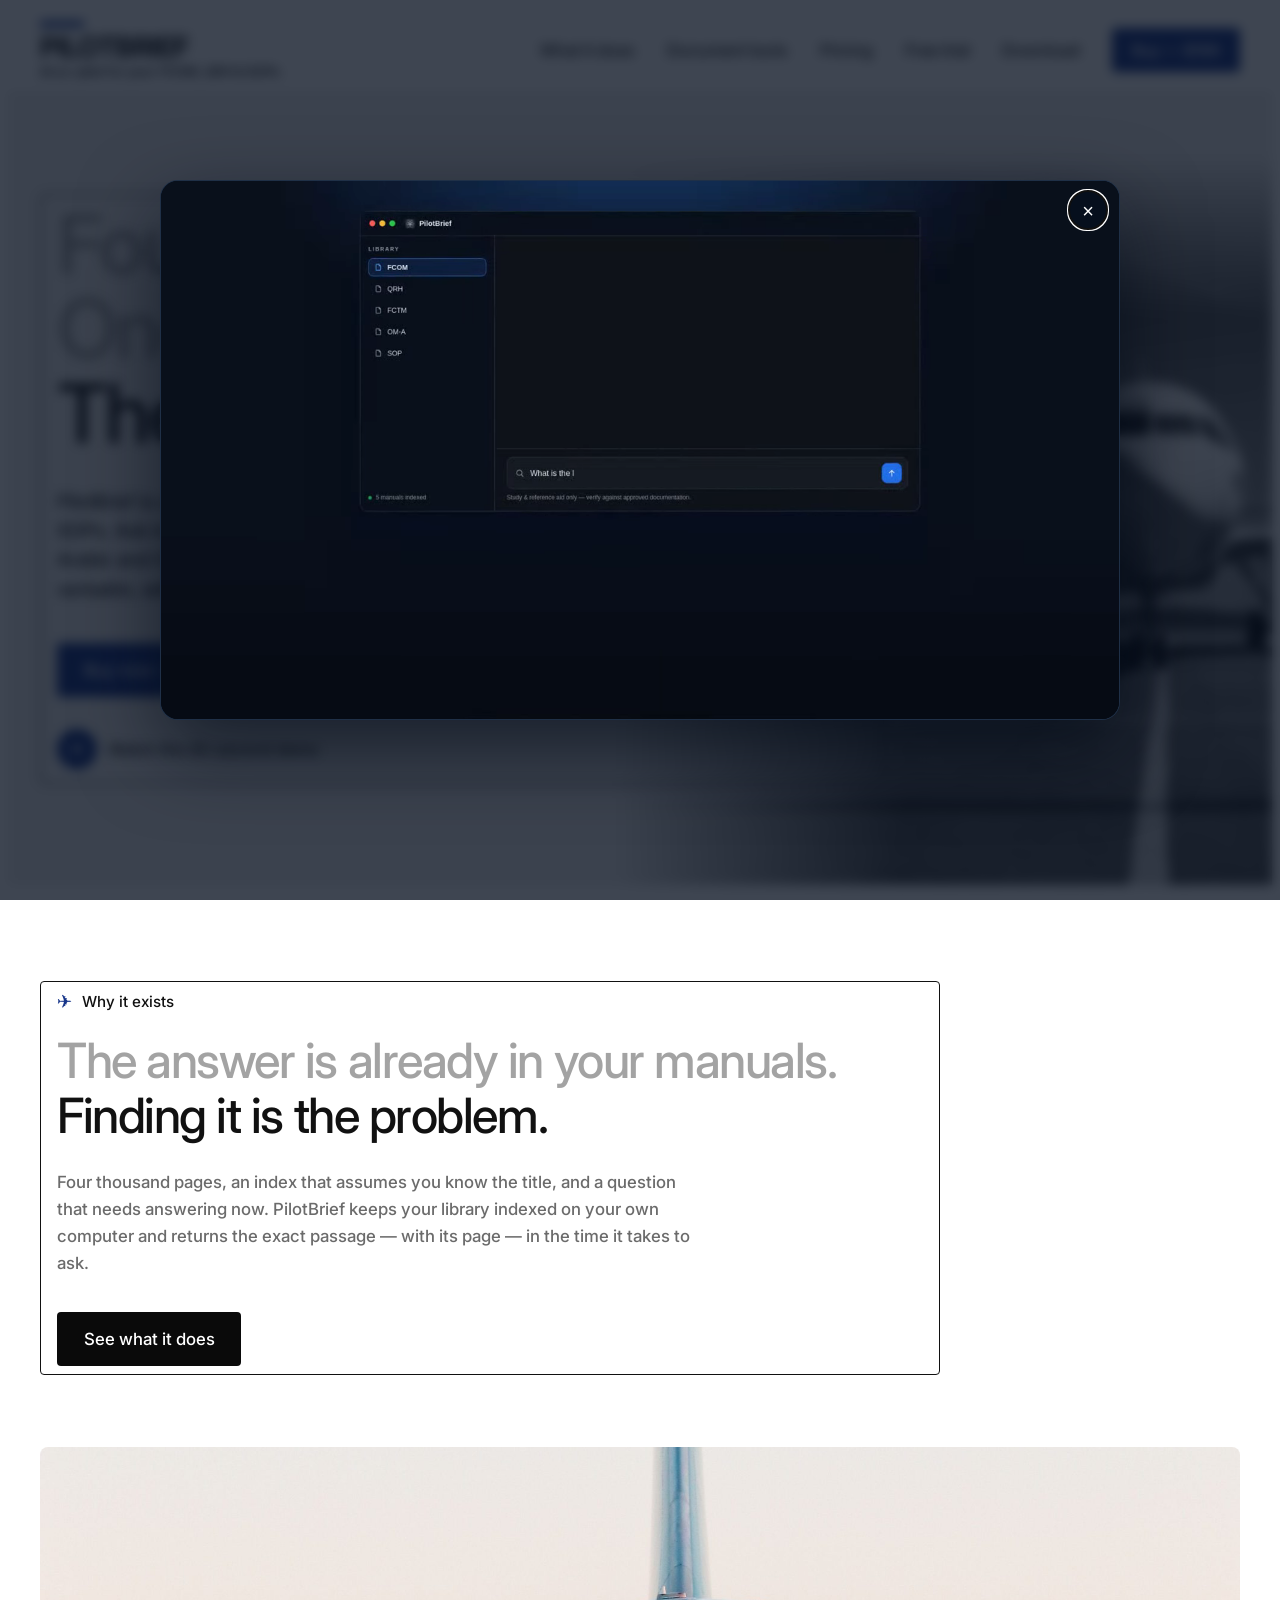
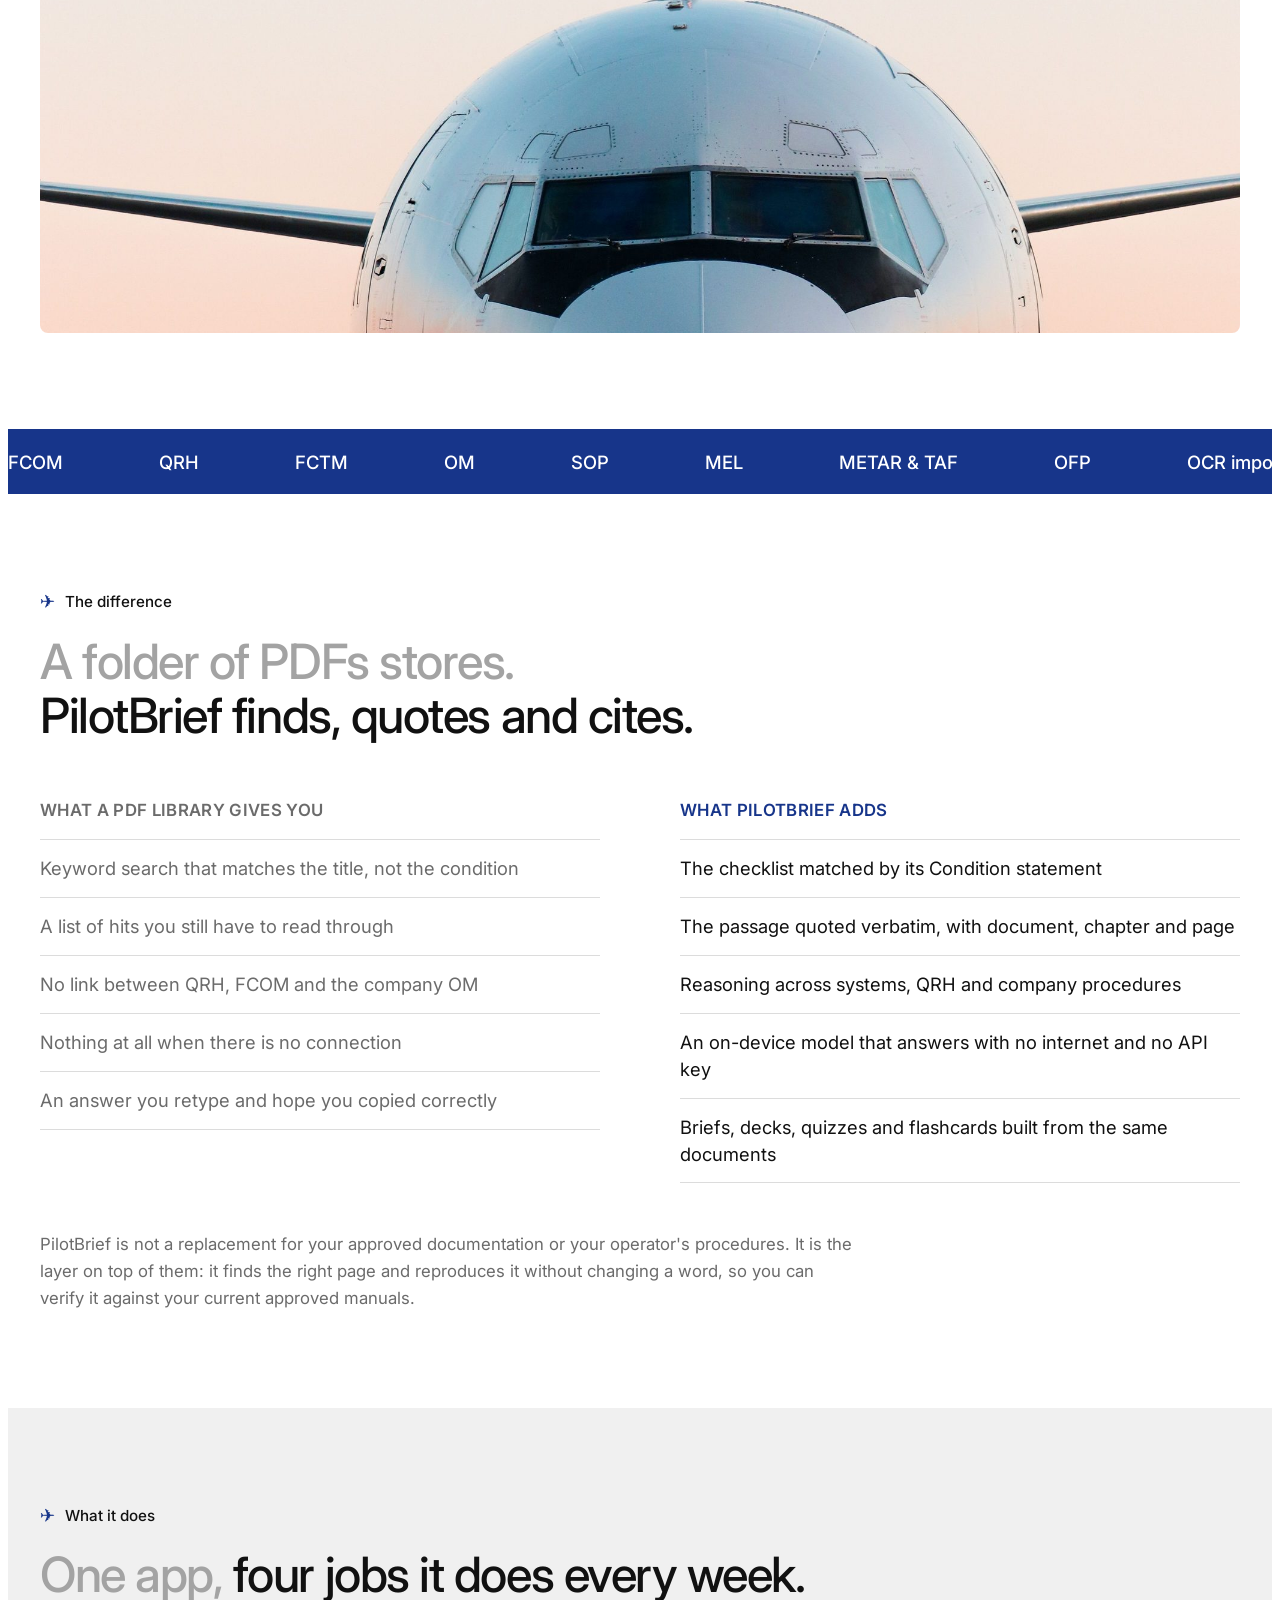
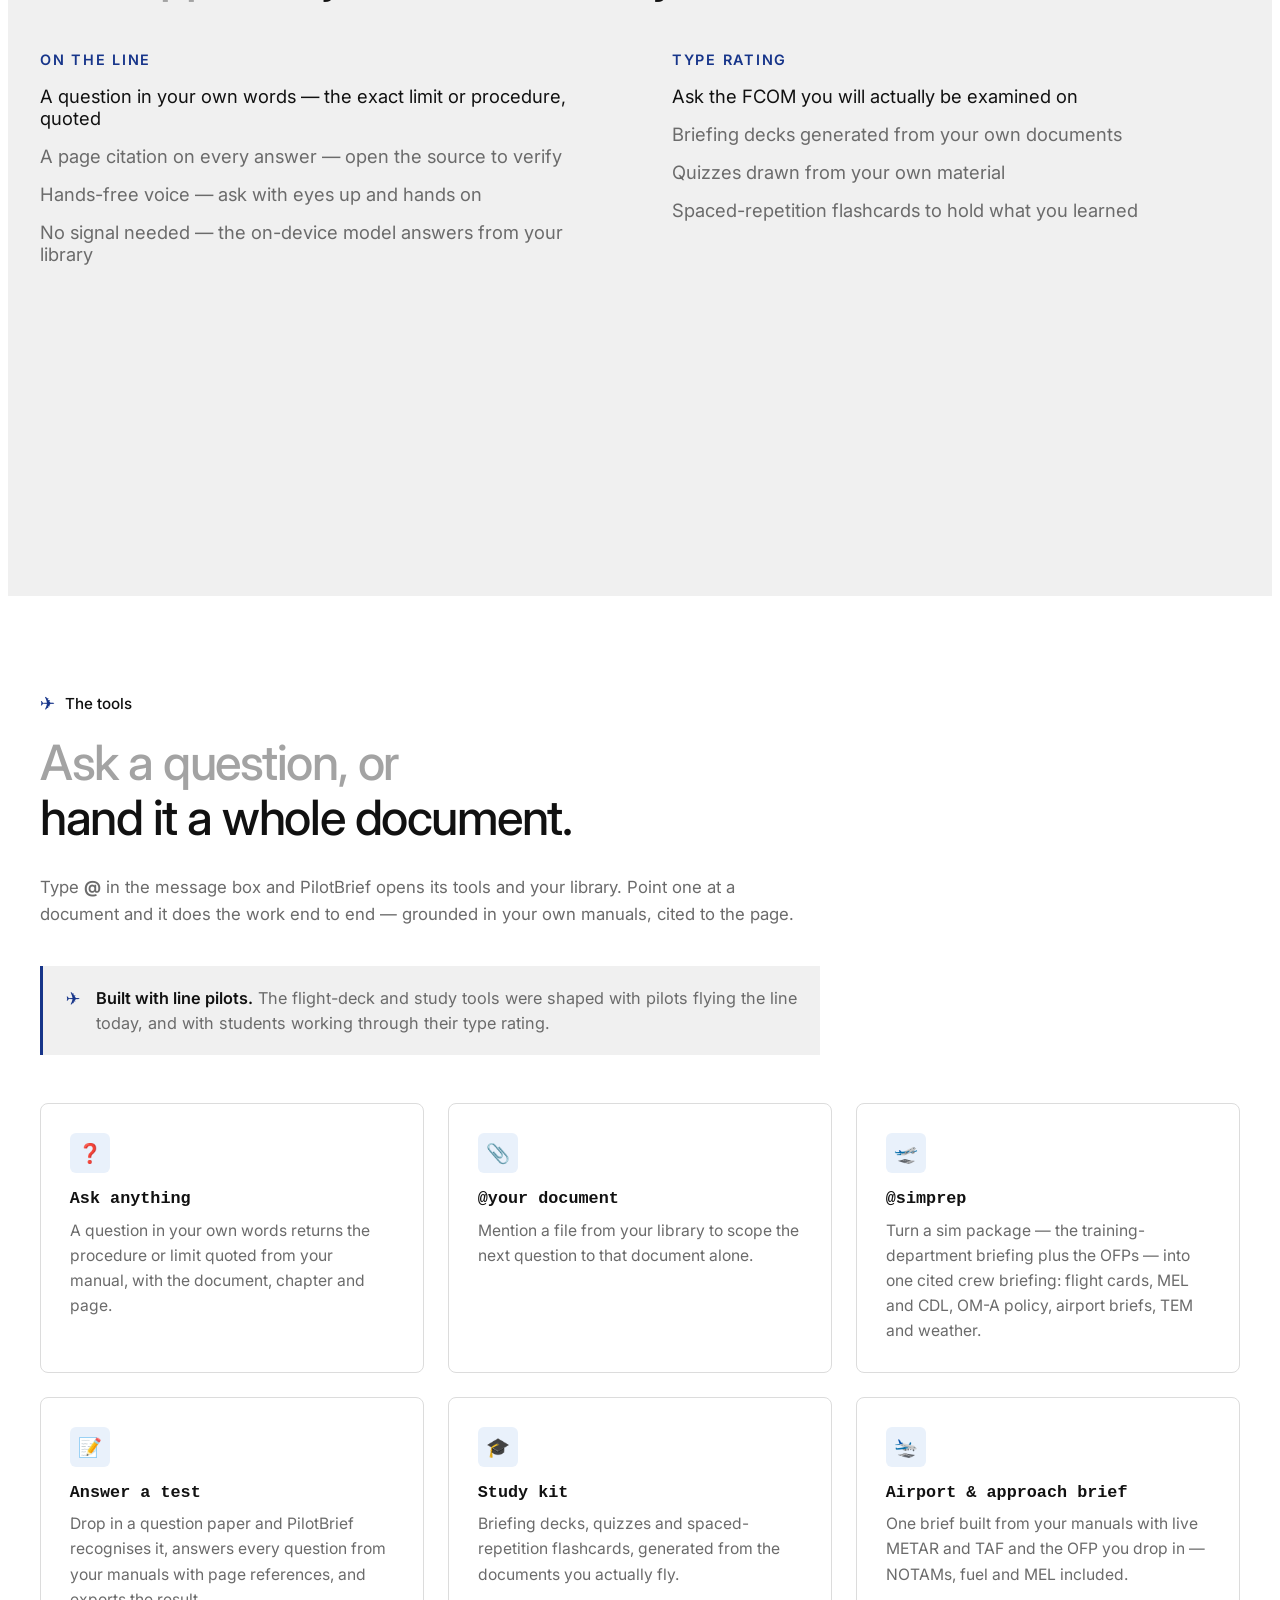
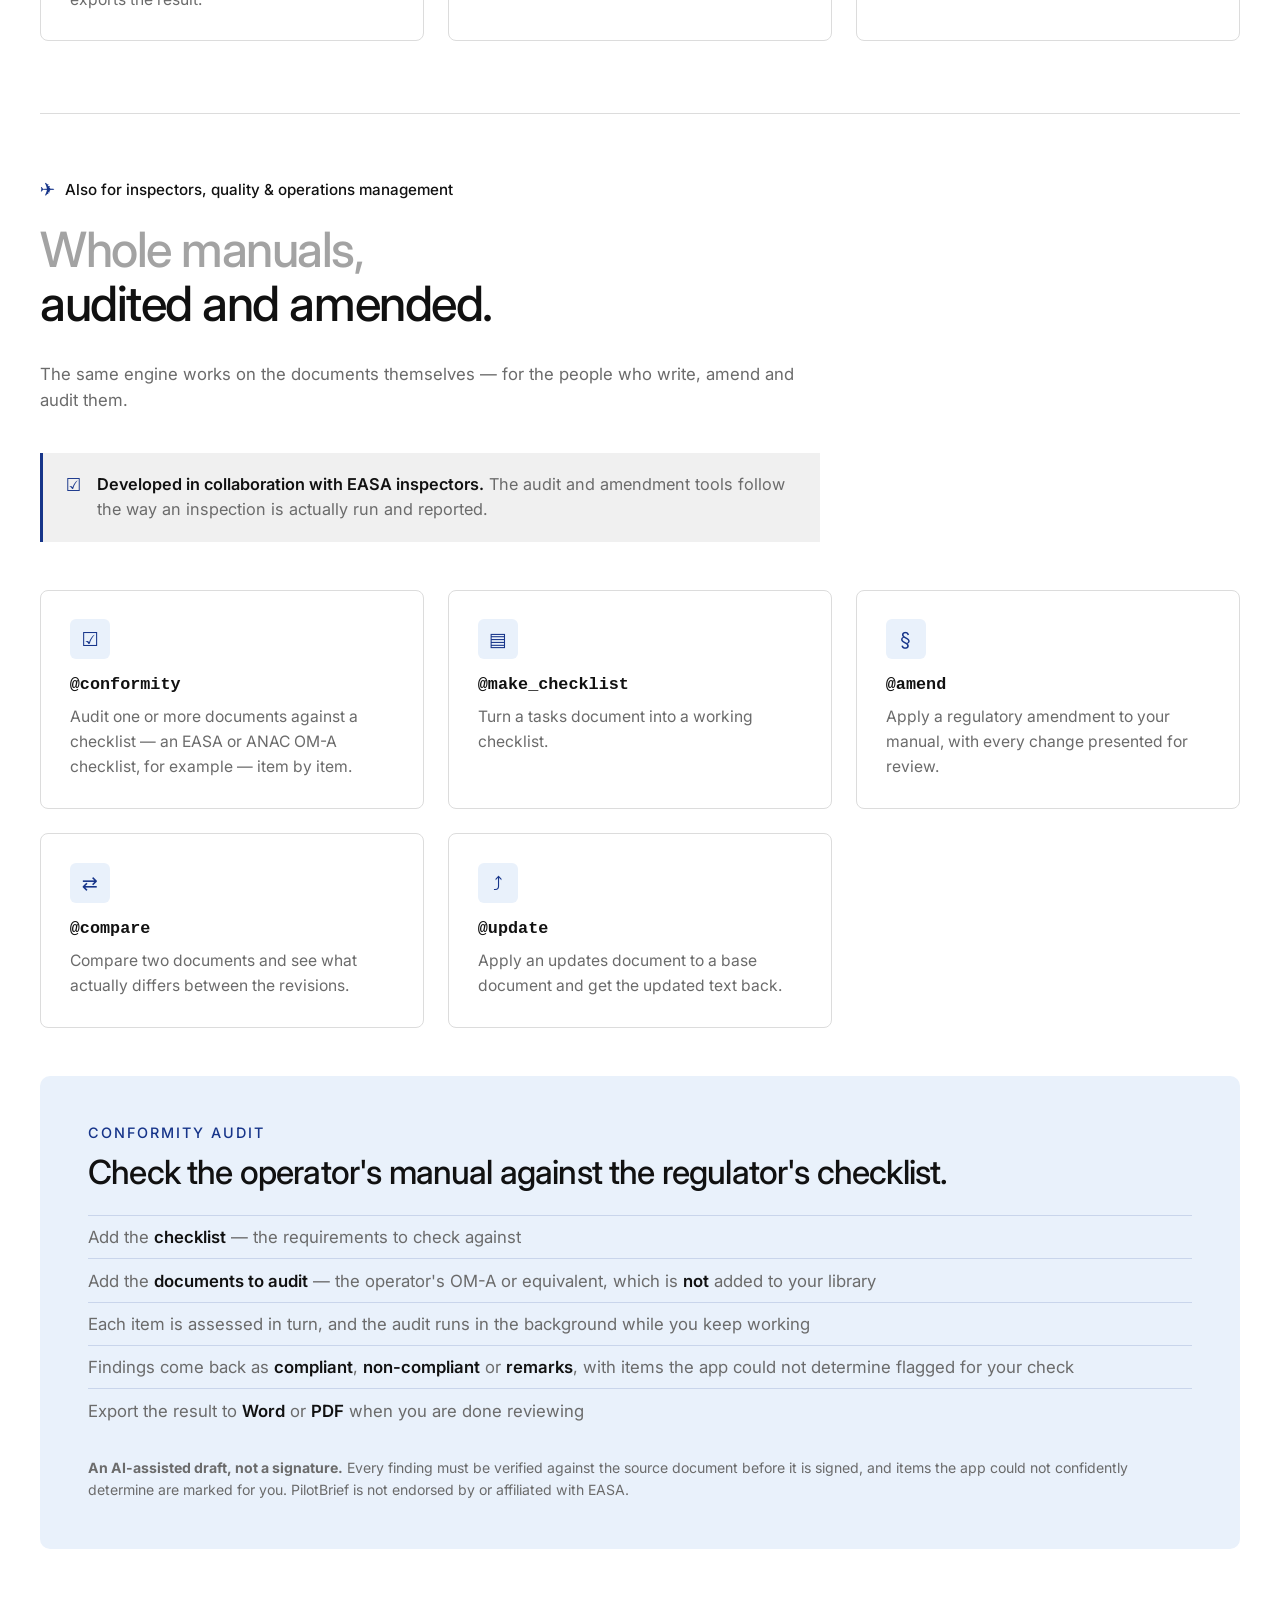
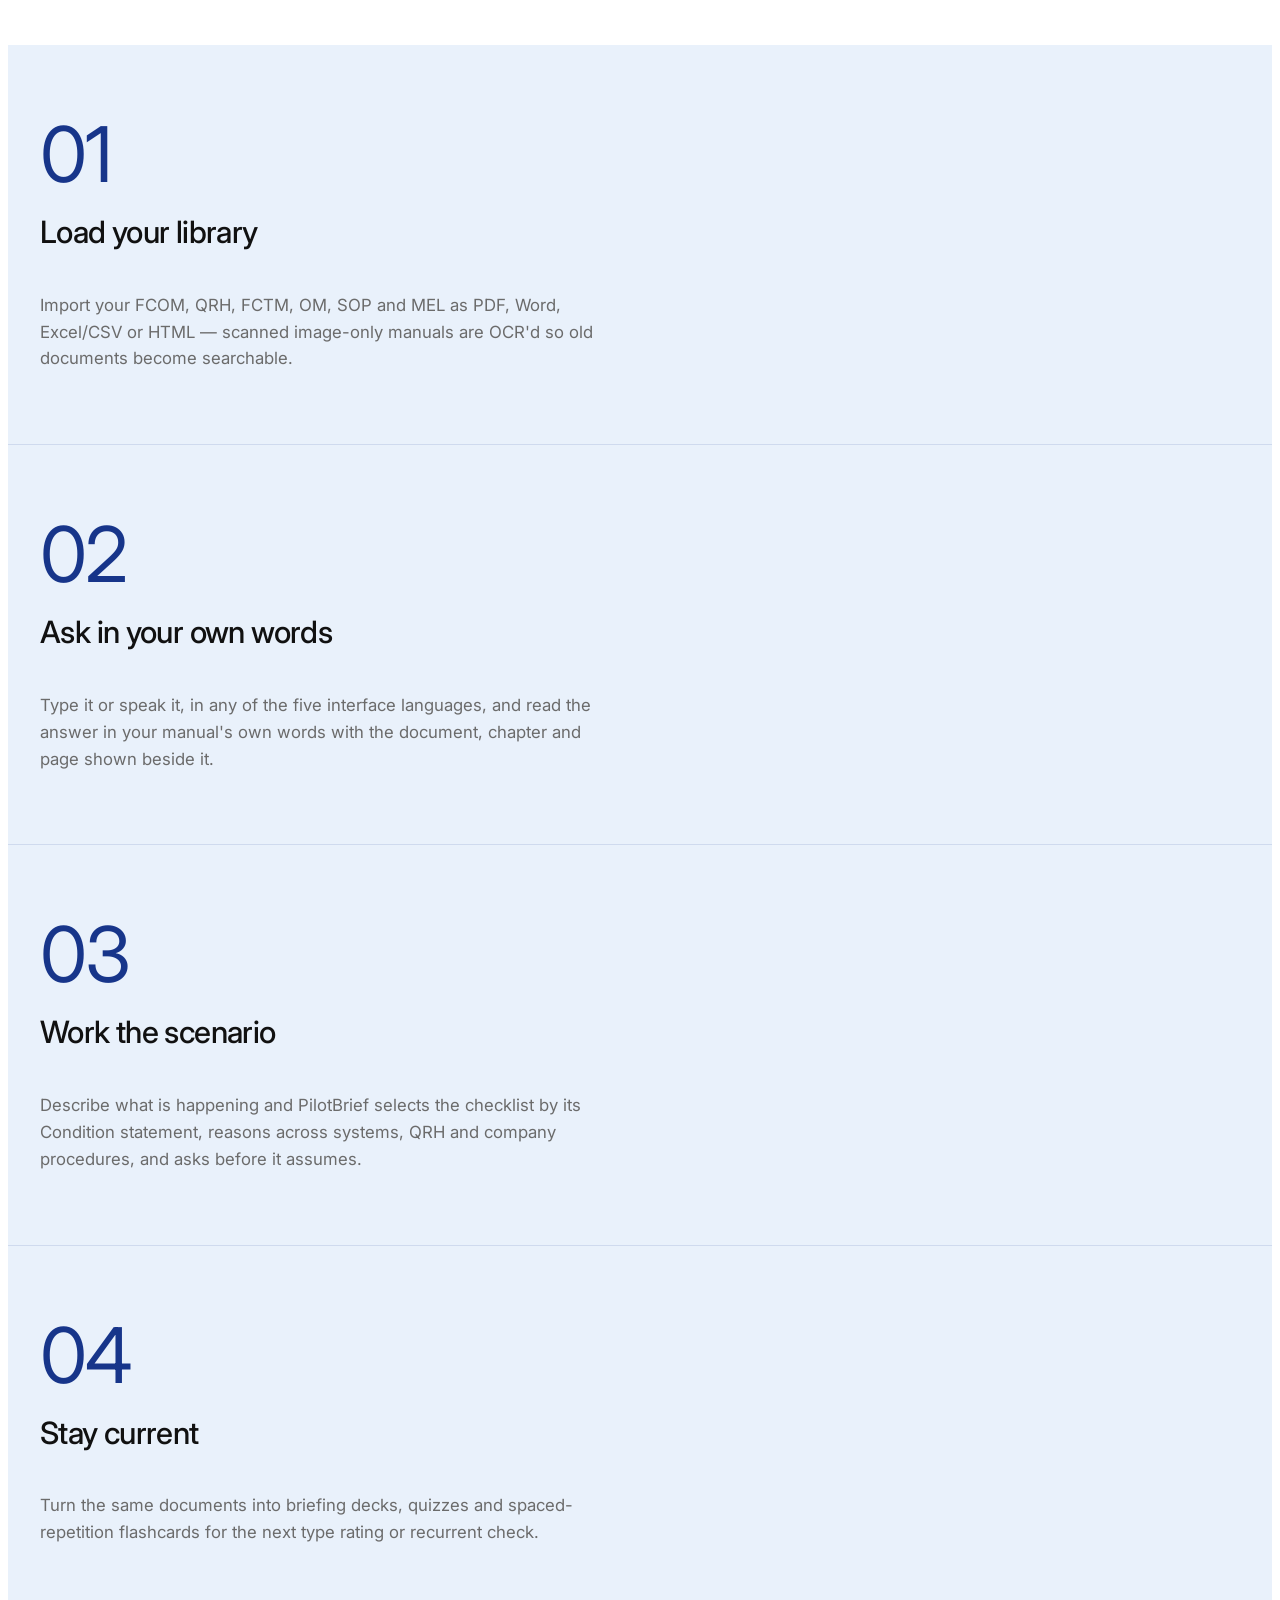
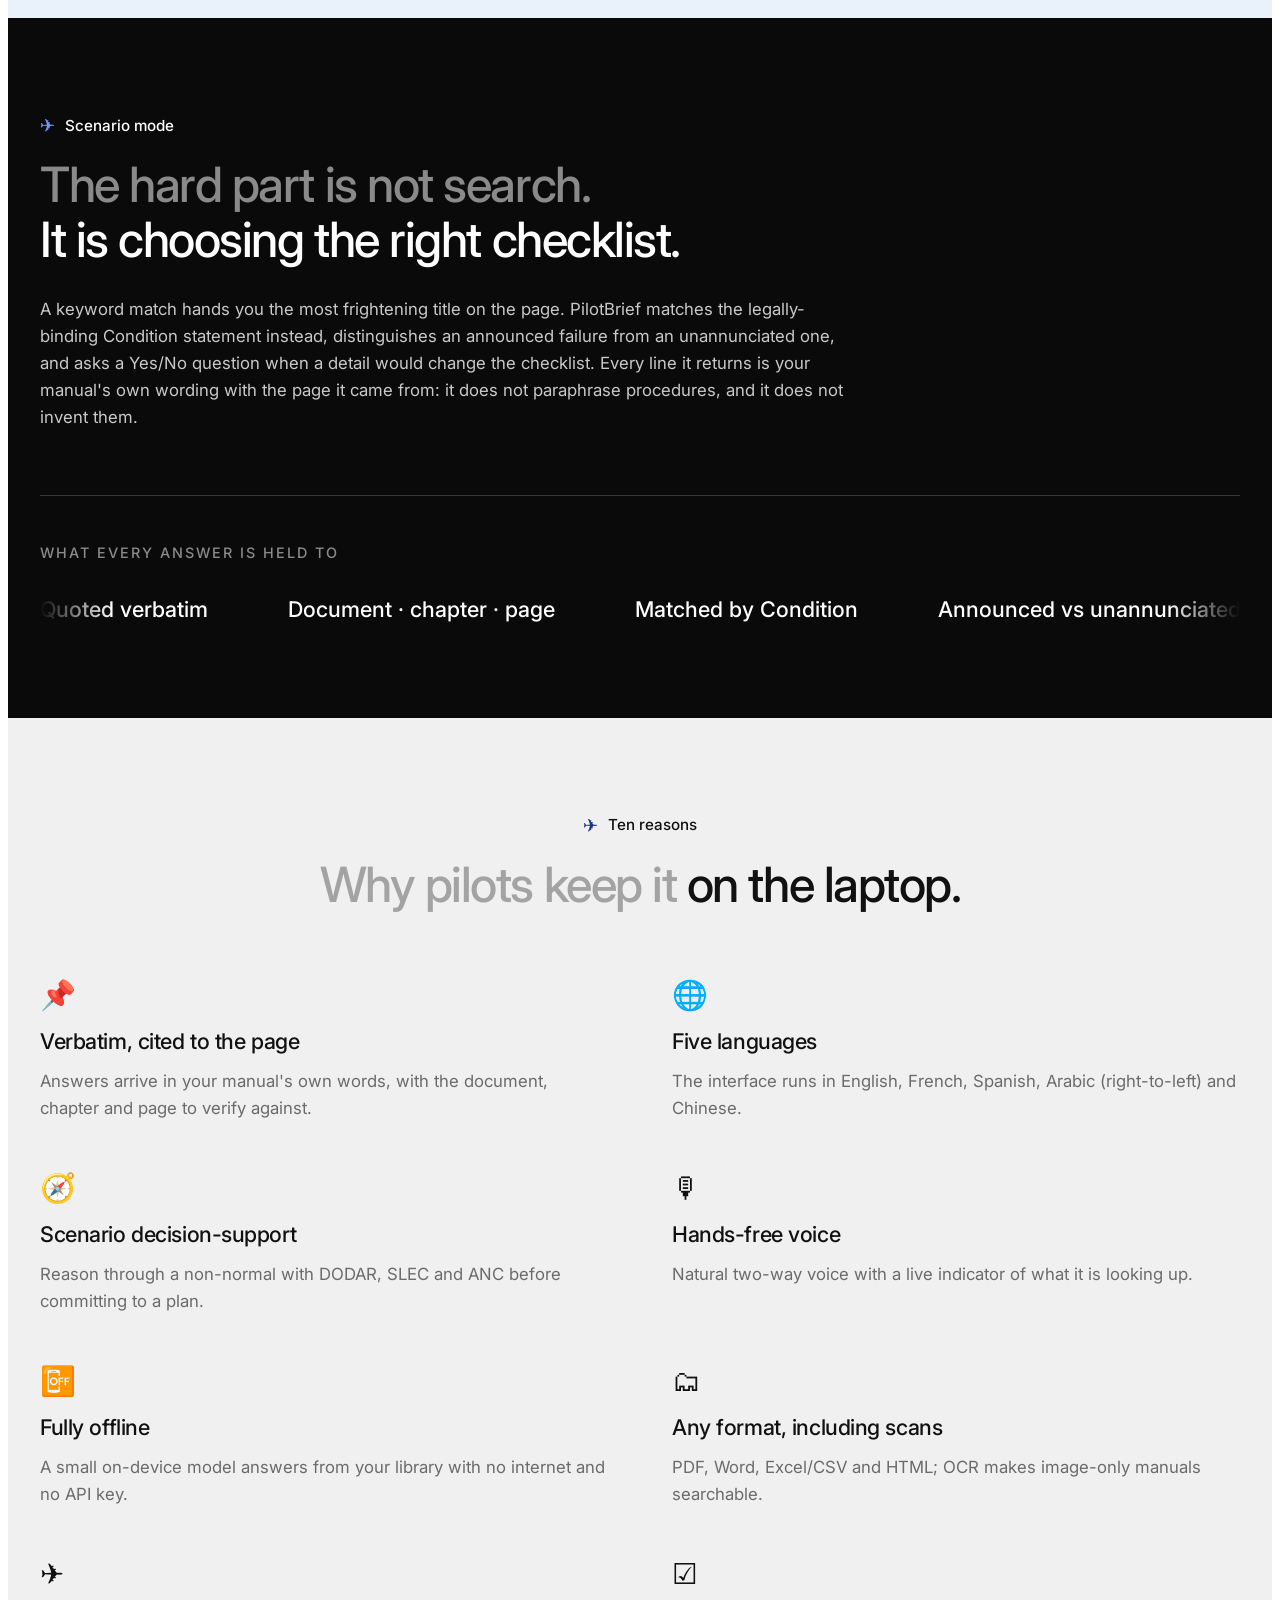
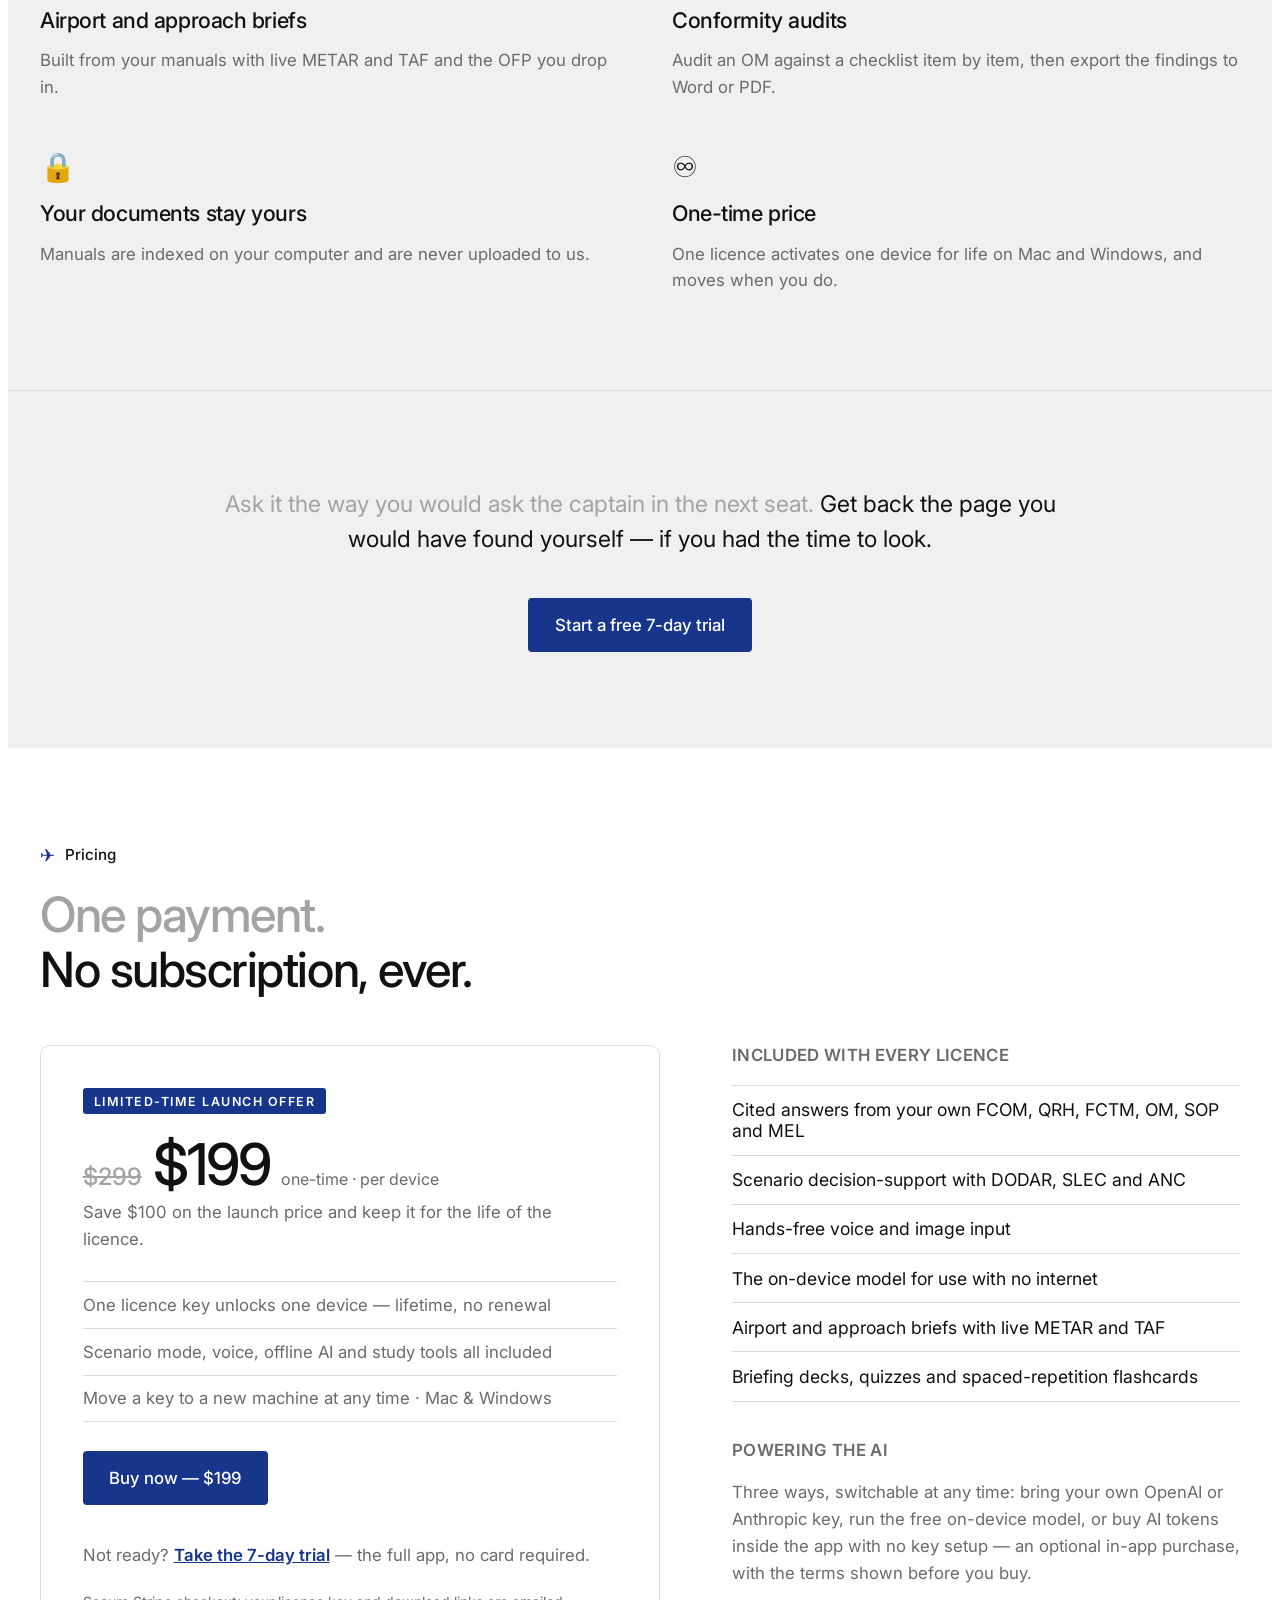
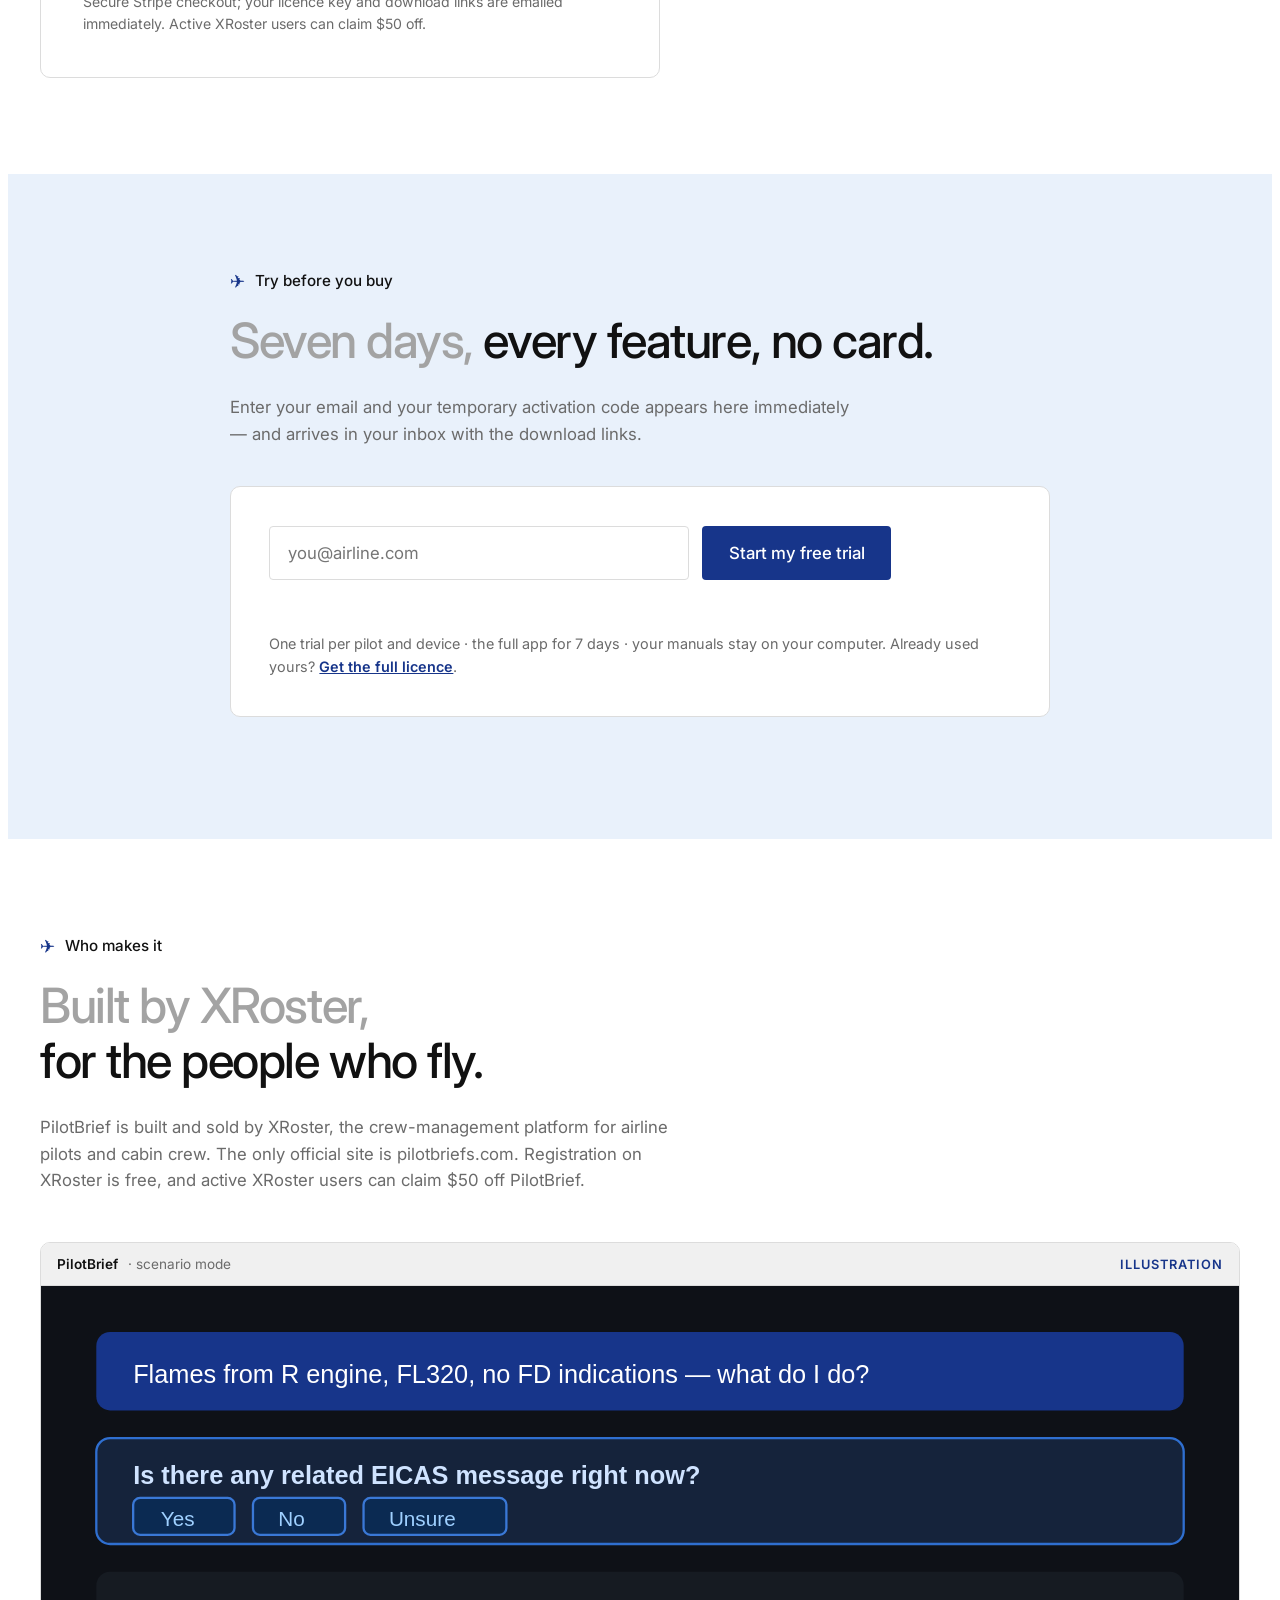
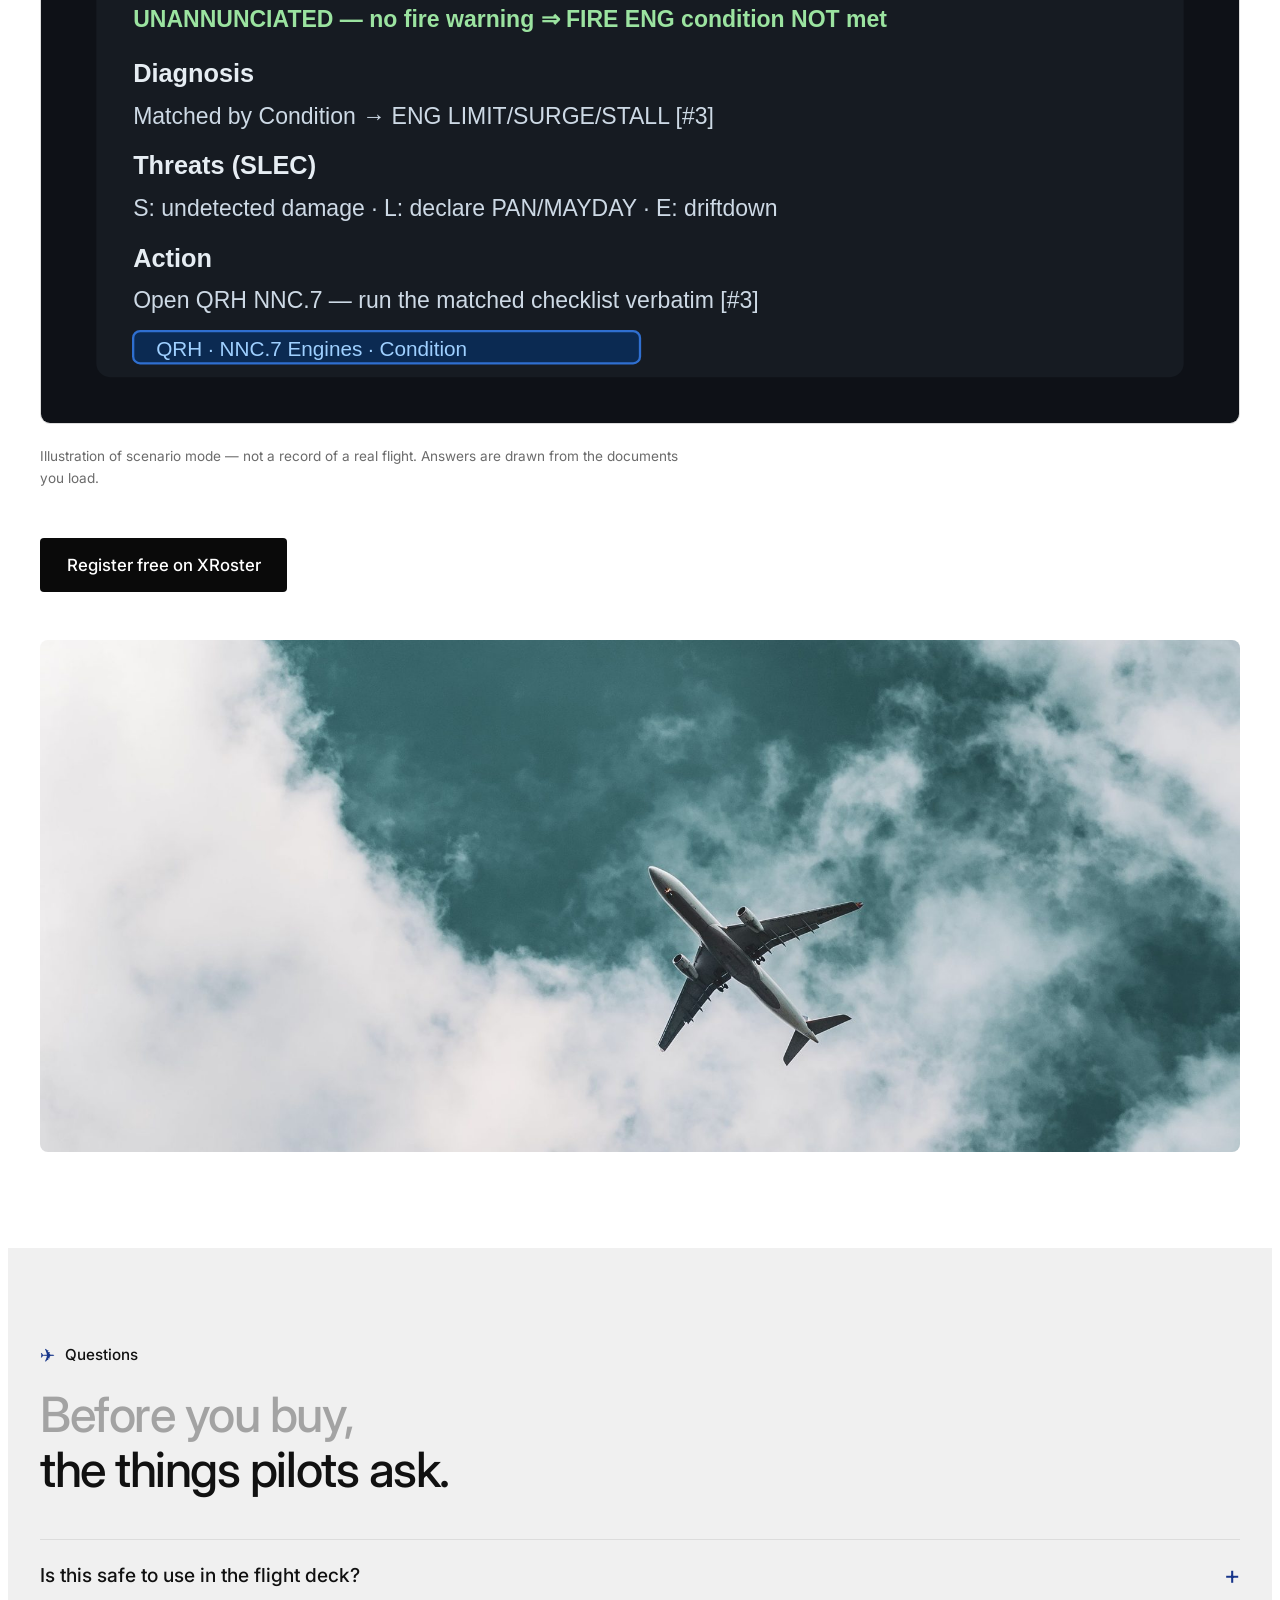
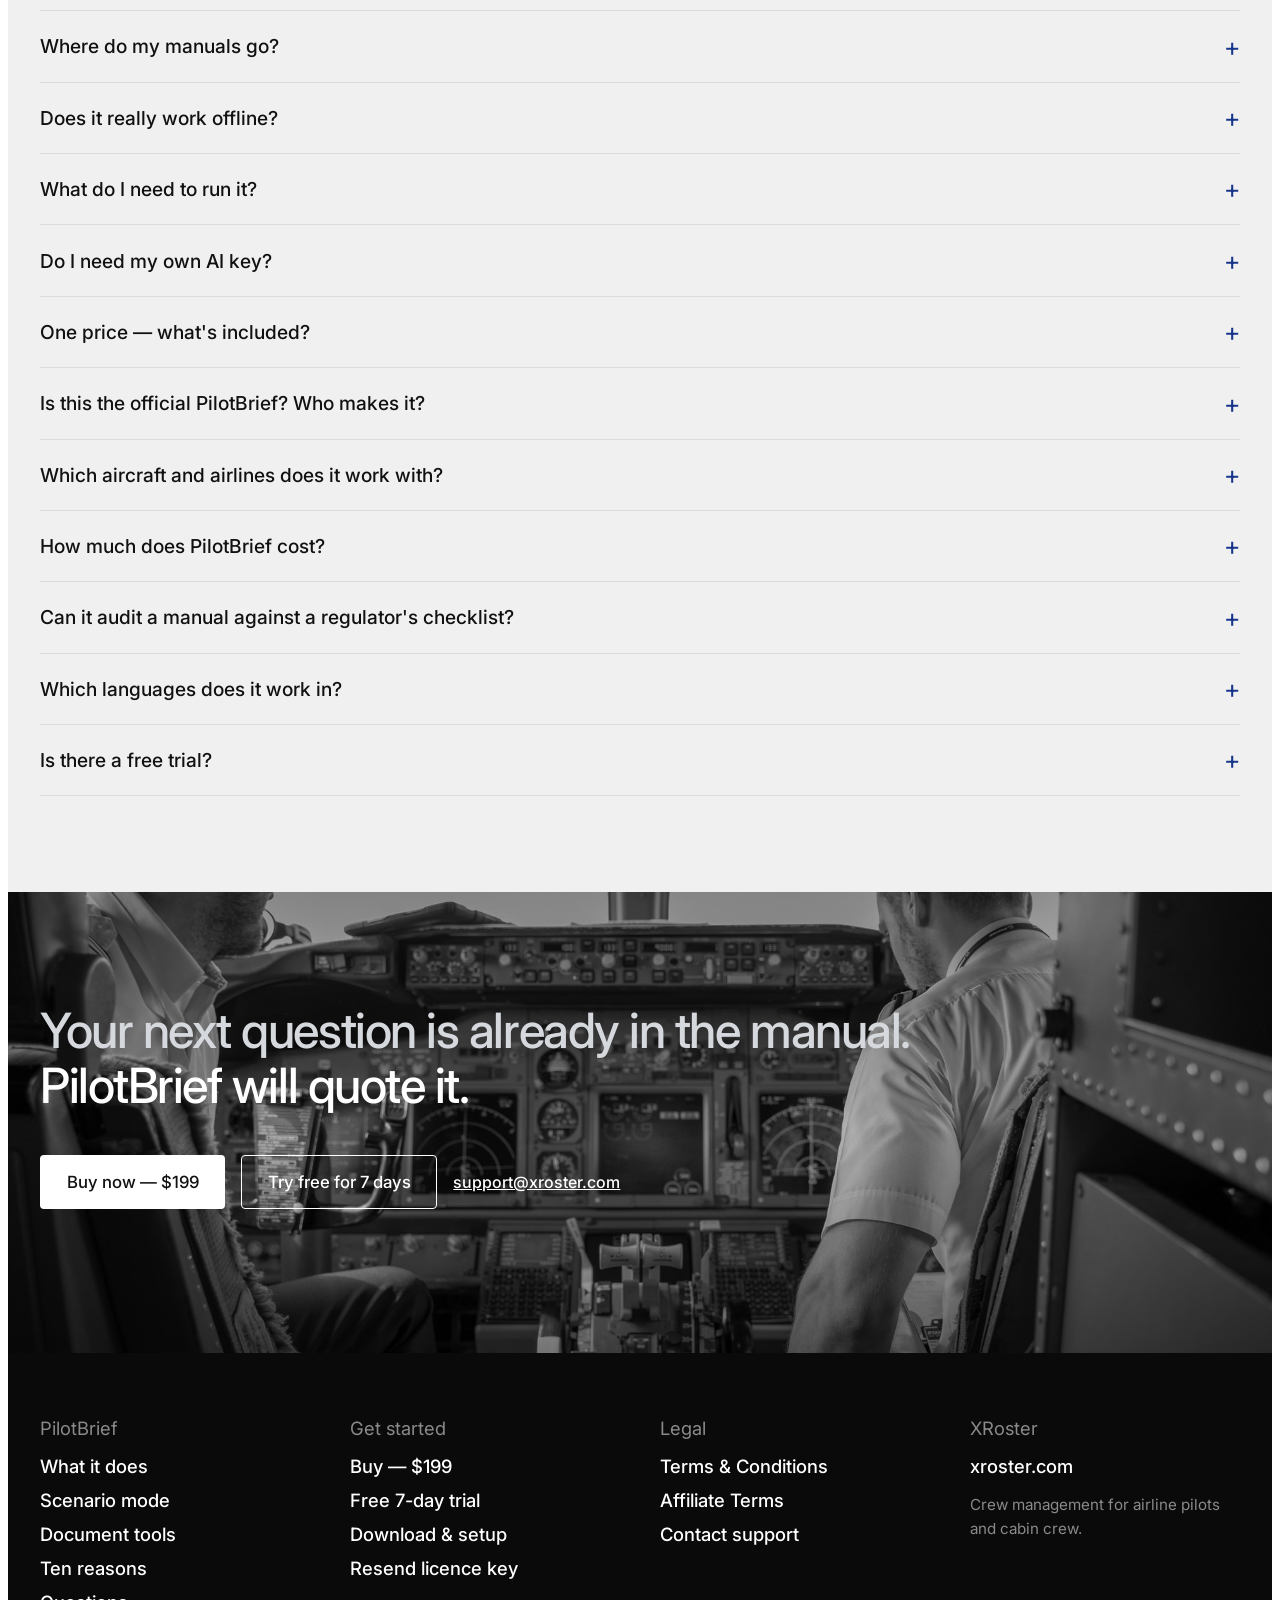
==== commit 45941897: "Lead with the pilot tools, and restyle the sub-pages to match Home page - Tools section now leads wi" ====
--- a/index.html
+++ b/index.html
@@ -6,7 +6,7 @@
 <link rel="preconnect" href="https://www.xroster.com">
 <link rel="dns-prefetch" href="https://www.xroster.com">
 <title>PilotBrief — AI co-pilot for your FCOM, QRH &amp; SOPs | by XRoster</title>
-<meta name="description" content="PilotBrief is a private AI co-pilot for airline pilots. Ask your FCOM, QRH, FCTM, OM & SOPs in plain English and get the exact procedure or limit back — verbatim, cited to the page. Scenario decision-support, hands-free voice, and fully offline AI. One-time price, runs on your own Mac or PC. From the team behind XRoster.">
+<meta name="description" content="PilotBrief is a private AI co-pilot for airline pilots and student pilots. Ask your FCOM, QRH, FCTM, OM & SOPs in your own words and get the exact procedure or limit back — verbatim, cited to the page. Sim prep, scenario decision-support, study tools and offline AI, plus conformity audit and amendment tools for inspectors. One-time price, five languages, Mac and Windows.">
 <meta name="keywords" content="PilotBrief, XRoster, airline pilot app, FCOM, QRH, FCTM, SOP, aviation AI, pilot study tool, type rating, checklist, EICAS, ECAM, flight deck, offline AI, crew management, conformity audit, OM-A checklist, compliance, quality inspector, operations director">
 <meta name="author" content="XRoster">
 <meta name="robots" content="index, follow">
@@ -24,7 +24,7 @@
 <meta property="og:image:alt" content="PilotBrief — AI co-pilot for your FCOM, QRH & SOPs">
 <meta name="twitter:card" content="summary_large_image">
 <meta name="twitter:title" content="PilotBrief — AI co-pilot for your FCOM, QRH &amp; SOPs">
-<meta name="twitter:description" content="Ask your manuals in plain English. Verbatim, page-cited answers — plus scenario decision-support, hands-free voice, and fully offline AI. By XRoster.">
+<meta name="twitter:description" content="Ask your manuals in your own words. Verbatim, page-cited answers — plus sim prep, scenario decision-support, study tools and fully offline AI. By XRoster.">
 <meta name="twitter:image" content="https://pilotbriefs.com/assets/og-image.png">
 <meta name="twitter:image:alt" content="PilotBrief — AI co-pilot for your FCOM, QRH & SOPs">
 <meta name="theme-color" content="#0b1f3a">
@@ -56,7 +56,7 @@
       "@id": "https://pilotbriefs.com/#website",
       "url": "https://pilotbriefs.com/",
       "name": "PilotBrief",
-      "description": "AI co-pilot for airline pilots — ask your FCOM, QRH, FCTM, OM & SOPs in plain English and get verbatim, page-cited answers.",
+      "description": "AI co-pilot for airline pilots and student pilots — ask your FCOM, QRH, FCTM, OM & SOPs in your own words and get verbatim, page-cited answers.",
       "publisher": { "@id": "https://pilotbriefs.com/#organization" },
       "inLanguage": "en"
     },
@@ -213,222 +213,7 @@
 <link rel="preconnect" href="https://fonts.gstatic.com" crossorigin>
 <link href="https://fonts.googleapis.com/css2?family=Inter:wght@400;500;600;700&display=swap" rel="stylesheet">
 <link rel="preload" as="image" href="assets/marketing/hero-aircraft.jpg" fetchpriority="high">
-<style>
-  :root {
-    --e-black: #0a0a0a;
-    --e-ink: #111111;
-    --e-grey: #a3a3a3;        /* two-tone headline lead-in */
-    --e-grey-2: #6b6b6b;
-    --e-bg: #f0f0f0;          /* light grey sections */
-    --e-bg-blue: #e9f1fb;     /* pale blue numbered panels */
-    --e-blue: #17358a;        /* royal blue */
-    --e-blue-d: #12296b;
-    --e-line: #dcdcdc;
-    --e-font: "Inter", "Public Sans", system-ui, -apple-system, sans-serif;
-  }
-  .ecs { font-family: var(--e-font); color: var(--e-ink); background: #fff; overflow-x: clip; -webkit-font-smoothing: antialiased; }
-  .ecs * { box-sizing: border-box; }
-  .ecs a { color: inherit; }
-  .ecs .wrap { width: min(1200px, calc(100% - 3rem)); margin: 0 auto; }
-  .ecs h1, .ecs h2, .ecs h3 { font-family: var(--e-font); letter-spacing: -.02em; color: var(--e-ink); margin: 0; }
-  .ecs .dim { color: var(--e-grey); }
-  .ecs .h-xl { font-size: clamp(2.6rem, 6.4vw, 5.4rem); font-weight: 500; line-height: 1.03; letter-spacing: -.035em; }
-  .ecs .h-l { font-size: clamp(2rem, 3.8vw, 3.4rem); font-weight: 500; line-height: 1.12; letter-spacing: -.03em; }
-  .ecs .h-m { font-size: clamp(1.6rem, 2.6vw, 2.35rem); font-weight: 500; line-height: 1.18; letter-spacing: -.025em; }
-  .ecs p { font-size: 1.05rem; line-height: 1.6; margin: 0; color: var(--e-ink); }
-  .ecs p.mut { color: var(--e-grey-2); }
-  .ecs .eyebrow { display: inline-flex; align-items: center; gap: .6rem; font-size: .95rem; font-weight: 500; color: var(--e-ink); }
-  .ecs .eyebrow i { color: var(--e-blue); font-size: 1.15rem; font-style: normal; }
-  .ecs .btn-e { display: inline-block; text-decoration: none; font-weight: 500; font-size: 1.05rem; padding: 1rem 1.6rem; border-radius: 4px; border: 1px solid transparent; transition: background .15s, color .15s, border-color .15s; font-family: inherit; cursor: pointer; }
-  .ecs .btn-blue { background: var(--e-blue); color: #fff; } .ecs .btn-blue:hover { background: var(--e-blue-d); color: #fff; }
-  .ecs .btn-black { background: var(--e-black); color: #fff; } .ecs .btn-black:hover { background: #262626; color: #fff; }
-  .ecs .btn-white { background: #fff; color: var(--e-ink); } .ecs .btn-white:hover { background: #ededed; }
-  .ecs .btn-outline { background: transparent; color: var(--e-ink); border-color: var(--e-ink); } .ecs .btn-outline:hover { background: var(--e-ink); color: #fff; }
-  .ecs section { position: relative; }
-  .ecs .pad { padding: 6rem 0; }
-  @media (max-width: 768px) { .ecs .pad { padding: 4.5rem 0; } }
-
-  /* ── nav ── */
-  .ecs .nav { position: sticky; top: 0; z-index: 60; background: #fff; border-bottom: 1px solid var(--e-line); }
-  .ecs .nav > .wrap { display: flex; align-items: center; justify-content: space-between; height: 84px; }
-  .ecs .logo { text-decoration: none; display: block; }
-  .ecs .logo .bar { display: block; width: 44px; height: 6px; background: var(--e-blue); margin-bottom: .35rem; }
-  .ecs .logo .word { display: block; font-size: 1.75rem; font-weight: 700; letter-spacing: -.02em; line-height: 1; color: var(--e-ink); text-transform: uppercase; }
-  .ecs .logo .sub { display: block; font-size: .78rem; font-weight: 600; color: var(--e-ink); margin-top: .2rem; letter-spacing: .01em; white-space: nowrap; }
-  @media (max-width: 576px) { .ecs .logo .sub { display: none; } .ecs .nav > .wrap { height: 72px; } }
-  .ecs .nav nav { display: flex; align-items: center; gap: 2rem; }
-  .ecs .nav nav a { text-decoration: none; font-size: 1rem; font-weight: 500; color: var(--e-ink); }
-  .ecs .nav nav a:hover { color: var(--e-blue); }
-  /* Nav/drawer link colour must never win over a filled button's own colour. */
-  .ecs .nav nav a.btn-e.btn-blue, .ecs .drawer a.btn-e.btn-blue,
-  .ecs .nav nav a.btn-e.btn-blue:hover, .ecs .drawer a.btn-e.btn-blue:hover,
-  .ecs .nav nav a.btn-e.btn-black, .ecs .drawer a.btn-e.btn-black { color: #fff; }
-  .ecs .menu-btn { background: none; border: 0; font: inherit; font-size: 1.25rem; font-weight: 500; color: var(--e-ink); cursor: pointer; padding: .3rem 0; }
-  .ecs .drawer { display: none; border-top: 1px solid var(--e-line); background: #fff; }
-  .ecs .drawer.open { display: block; }
-  .ecs .drawer .wrap { display: block; height: auto; padding: .4rem 0 1.2rem; }
-  .ecs .drawer a { display: block; padding: 1rem 0; font-size: 1.25rem; text-decoration: none; border-bottom: 1px solid var(--e-line); }
-  .ecs .drawer a:last-child { border-bottom: 0; }
-  @media (min-width: 993px) { .ecs .menu-btn { display: none; } }
-  @media (max-width: 992px) { .ecs .nav nav.desk { display: none; } }
-
-  /* ── hero ── */
-  .ecs .hero { background: var(--e-bg); overflow: hidden; }
-  .ecs .hero .wrap { position: relative; min-height: clamp(640px, 88vh, 900px); display: flex; align-items: center; padding: 5rem 0 5rem; }
-  .ecs .hero .copy { max-width: 860px; position: relative; z-index: 2; }
-  .ecs .hero p { max-width: 640px; margin: 1.9rem 0 2.4rem; font-size: 1.15rem; }
-  .ecs .hero .photo { position: absolute; right: -18%; bottom: 0; width: 70%; height: 92%; object-fit: cover; object-position: 18% 55%; z-index: 1; pointer-events: none; filter: grayscale(1);
-    -webkit-mask-image: linear-gradient(90deg, transparent 0%, #000 34%), linear-gradient(180deg, transparent 0%, #000 22%); -webkit-mask-composite: source-in; mask-image: linear-gradient(90deg, transparent 0%, #000 34%), linear-gradient(180deg, transparent 0%, #000 22%); mask-composite: intersect; }
-  @media (max-width: 992px) { .ecs .hero .wrap { display: block; padding: 4rem 0 0; min-height: 0; } .ecs .hero .photo { position: relative; display: block; right: auto; bottom: auto; width: 100%; height: 340px; margin-top: 2.5rem; object-position: 30% 55%; mask-image: linear-gradient(180deg, transparent 0%, #000 30%); -webkit-mask-image: linear-gradient(180deg, transparent 0%, #000 30%); } }
-
-  /* ── mission ── */
-  .ecs .mission .copy { max-width: 900px; }
-  .ecs .mission p { max-width: 640px; margin: 1.6rem 0 2.2rem; }
-  .ecs .wide-photo { display: block; width: 100%; height: clamp(260px, 38vw, 520px); object-fit: cover; object-position: 50% 45%; border-radius: 8px; margin-top: 4.5rem; }
-
-  /* ── blue marquee band ── */
-  .ecs .band { background: var(--e-blue); color: #fff; overflow: hidden; padding: 1.35rem 0; }
-  .ecs .band .track { display: flex; gap: 6rem; width: max-content; animation: slide 40s linear infinite; }
-  .ecs .band span { white-space: nowrap; font-size: 1.15rem; font-weight: 500; }
-  @keyframes slide { to { transform: translateX(-50%); } }
-
-  /* ── differentiation ── */
-  .ecs .diff .cols { display: grid; grid-template-columns: repeat(2, minmax(0,1fr)); gap: 3rem 5rem; margin-top: 3.5rem; }
-  @media (max-width: 768px) { .ecs .diff .cols { grid-template-columns: 1fr; gap: 2.5rem; } }
-  .ecs .diff .col h3 { font-size: 1.05rem; font-weight: 600; letter-spacing: .02em; text-transform: uppercase; color: var(--e-grey-2); margin-bottom: 1.2rem; }
-  .ecs .diff .col.us h3 { color: var(--e-blue); }
-  .ecs .diff ul { list-style: none; padding: 0; margin: 0; }
-  .ecs .diff li { padding: .95rem 0; border-top: 1px solid var(--e-line); font-size: 1.15rem; line-height: 1.45; color: var(--e-grey-2); }
-  .ecs .diff .col.us li { color: var(--e-ink); }
-  .ecs .diff li:last-child { border-bottom: 1px solid var(--e-line); }
-  .ecs .diff .closing { margin-top: 3rem; max-width: 820px; }
-
-  /* ── services ── */
-  .ecs .services .desks { display: grid; grid-template-columns: repeat(2, minmax(0,1fr)); gap: 3rem 4rem; margin-top: 3rem; }
-  @media (max-width: 768px) { .ecs .services .desks { grid-template-columns: 1fr; gap: 2.4rem; } }
-  .ecs .services .desk h3 { font-size: .9rem; font-weight: 600; letter-spacing: .12em; text-transform: uppercase; color: var(--e-blue); margin-bottom: .6rem; }
-  .ecs .services .list { list-style: none; padding: 0; margin: 0; }
-  .ecs .services .list li { font-size: 1.15rem; padding: .5rem 0; color: var(--e-grey-2); font-weight: 400; cursor: default; transition: color .15s; }
-  .ecs .services .list li.on, .ecs .services .list li:hover { color: var(--e-ink); }
-  .ecs .panel { background: var(--e-bg-blue); padding: 4.5rem 0; }
-  .ecs .panel .num { font-size: clamp(3.2rem, 6vw, 5.2rem); font-weight: 400; color: var(--e-blue); line-height: 1; letter-spacing: -.03em; }
-  .ecs .panel h3 { font-size: clamp(1.5rem, 2.4vw, 2rem); font-weight: 500; margin: 1.2rem 0 2.6rem; }
-  .ecs .panel p { max-width: 560px; }
-  .ecs .panel + .panel { border-top: 1px solid rgba(23,53,138,.12); }
-
-  /* ── black section ── */
-  .ecs .dark { background: var(--e-black); color: #fff; }
-  .ecs .dark h2, .ecs .dark h3, .ecs .dark p, .ecs .dark .eyebrow { color: #fff; }
-  .ecs .dark .dim { color: #8a8a8a; }
-  .ecs .dark hr { border: 0; border-top: 1px solid #3a3a3a; margin: 4rem 0 3rem; }
-  .ecs .label { font-size: .9rem; letter-spacing: .14em; text-transform: uppercase; color: #8a8a8a; font-weight: 500; }
-  .ecs .gates { overflow: hidden; margin-top: 2.2rem; mask-image: linear-gradient(90deg, transparent, #000 6%, #000 94%, transparent); -webkit-mask-image: linear-gradient(90deg, transparent, #000 6%, #000 94%, transparent); }
-  .ecs .gates .track { display: flex; gap: 5rem; width: max-content; animation: slide 48s linear infinite; }
-  .ecs .gates span { white-space: nowrap; font-size: 1.35rem; font-weight: 500; }
-
-  /* ── reasons ── */
-  .ecs .reasons { background: var(--e-bg); }
-  .ecs .reasons .head { text-align: center; max-width: 720px; margin: 0 auto 4rem; }
-  .ecs .reasons .head .eyebrow { justify-content: center; }
-  .ecs .grid2 { display: grid; grid-template-columns: repeat(2, minmax(0,1fr)); gap: 3rem 4rem; }
-  .ecs .reason i { font-size: 1.8rem; color: var(--e-ink); display: block; margin-bottom: 1rem; font-style: normal; }
-  .ecs .reason h3 { font-size: 1.35rem; font-weight: 500; margin-bottom: .9rem; }
-  .ecs .reason p { font-size: 1.05rem; }
-  @media (max-width: 640px) { .ecs .grid2 { grid-template-columns: 1fr; gap: 2.4rem; } }
-
-  /* ── quote band ── */
-  .ecs .quote { background: var(--e-bg); border-top: 1px solid var(--e-line); text-align: center; }
-  .ecs .quote p { max-width: 880px; margin: 0 auto 2.6rem; font-size: clamp(1.15rem, 1.8vw, 1.5rem); line-height: 1.5; }
-
-  /* ── about / illustration ── */
-  .ecs .about p { max-width: 640px; }
-  .ecs .about .people { display: block; width: 100%; height: clamp(280px, 40vw, 560px); object-fit: cover; object-position: 50% 40%; border-radius: 8px; margin: 3rem 0 0; }
-  .ecs .board { margin: 3rem 0; border-radius: 10px; overflow: hidden; border: 1px solid var(--e-line); background: #fff; }
-  .ecs .board .top { display: flex; align-items: center; gap: .6rem; padding: .8rem 1rem; border-bottom: 1px solid var(--e-line); background: var(--e-bg); font-size: .85rem; color: var(--e-grey-2); }
-  .ecs .board .top b { color: var(--e-ink); font-weight: 600; }
-  .ecs .board .top .ok { margin-left: auto; color: var(--e-blue); font-weight: 600; font-size: .8rem; letter-spacing: .08em; text-transform: uppercase; }
-  .ecs .board .art { display: block; width: 100%; height: auto; }
-  .ecs .cap { font-size: .85rem; color: var(--e-grey-2); margin-top: -1.6rem; margin-bottom: 3rem; }
-
-  /* ── full-bleed band ── */
-  .ecs .bleed { position: relative; color: #fff; overflow: hidden; background: #2d3238; }
-  .ecs .bleed .bg { position: absolute; inset: 0; width: 100%; height: 100%; object-fit: cover; object-position: 50% 55%; filter: grayscale(1); }
-  .ecs .bleed::after { content: ""; position: absolute; inset: 0; background: linear-gradient(180deg, rgba(0,0,0,.42) 0%, rgba(0,0,0,.18) 55%, rgba(0,0,0,.5) 100%); }
-  .ecs .bleed .wrap { position: relative; z-index: 2; padding: 7rem 0 9rem; }
-  .ecs .bleed h2 { color: #fff; }
-  .ecs .bleed .dim { color: #d5d8dc; }
-  @media (max-width: 992px) { .ecs .bleed .wrap { padding: 5rem 0 6rem; } }
-
-  /* ── footer ── */
-  .ecs footer { background: var(--e-black); color: #fff; padding: 4rem 0 3rem; }
-  .ecs footer .cols { display: grid; grid-template-columns: repeat(4, minmax(0,1fr)); gap: 2.5rem; }
-  @media (max-width: 768px) { .ecs footer .cols { grid-template-columns: repeat(2, minmax(0,1fr)); } }
-  .ecs footer .h { color: #8a8a8a; font-size: 1.15rem; font-weight: 400; margin-bottom: 1rem; }
-  .ecs footer ul { list-style: none; padding: 0; margin: 0; }
-  .ecs footer li { margin-bottom: .75rem; }
-  .ecs footer a { text-decoration: none; color: #fff; font-size: 1.15rem; font-weight: 500; }
-  .ecs footer a:hover { color: #c9ccd0; }
-  .ecs footer .base { border-top: 1px solid #2c2c2c; margin-top: 3.5rem; padding-top: 1.6rem; display: flex; flex-wrap: wrap; justify-content: space-between; gap: 1rem; color: #8a8a8a; font-size: .9rem; }
-  .ecs footer .base p { color: #8a8a8a; font-size: .9rem; }
-
-  @media (prefers-reduced-motion: reduce) { .ecs .band .track, .ecs .gates .track { animation: none; } }
-
-  /* ── PilotBrief-specific components (same tokens) ── */
-  .ecs .cta-row { display: flex; flex-wrap: wrap; align-items: center; gap: 1rem; }
-  .ecs .demo { display: inline-flex; align-items: center; gap: .7rem; background: none; border: 0; padding: .4rem 0; font: inherit; font-size: 1rem; font-weight: 500; color: var(--e-ink); cursor: pointer; }
-  .ecs .demo .disc { width: 40px; height: 40px; border-radius: 50%; background: var(--e-blue); color: #fff; display: inline-flex; align-items: center; justify-content: center; flex: none; }
-  .ecs .demo:hover { color: var(--e-blue); }
-  .ecs .demo:hover .disc { background: var(--e-blue-d); }
-  .ecs .facts { display: grid; grid-template-columns: repeat(4, minmax(0,1fr)); gap: 1.5rem; border-top: 1px solid var(--e-line); border-bottom: 1px solid var(--e-line); padding: 1.8rem 0; }
-  .ecs .facts b { display: block; font-size: 1.05rem; font-weight: 600; }
-  .ecs .facts span { color: var(--e-grey-2); font-size: .92rem; }
-  @media (max-width: 768px) { .ecs .facts { grid-template-columns: repeat(2, minmax(0,1fr)); gap: 1.2rem; } }
-  .ecs .toolgrid { display: grid; grid-template-columns: repeat(3, minmax(0,1fr)); gap: 1.5rem; margin-top: 3rem; }
-  @media (max-width: 900px) { .ecs .toolgrid { grid-template-columns: repeat(2, minmax(0,1fr)); } }
-  @media (max-width: 560px) { .ecs .toolgrid { grid-template-columns: 1fr; } }
-  .ecs .tool { border: 1px solid var(--e-line); border-radius: 8px; padding: 1.8rem; background: #fff; }
-  .ecs .tool .ic { display: inline-flex; align-items: center; justify-content: center; width: 40px; height: 40px; border-radius: 6px; background: var(--e-bg-blue); color: var(--e-blue); font-size: 1.2rem; margin-bottom: 1rem; }
-  .ecs .tool h3 { font-family: ui-monospace, Menlo, Consolas, monospace; font-size: 1.05rem; font-weight: 600; color: var(--e-ink); margin-bottom: .6rem; letter-spacing: 0; }
-  .ecs .tool p { font-size: .98rem; }
-  .ecs .audit { margin-top: 3rem; background: var(--e-bg-blue); border-radius: 10px; padding: 3rem; }
-  @media (max-width: 640px) { .ecs .audit { padding: 1.8rem; } }
-  .ecs .audit .steps li { border-top-color: rgba(23,53,138,.15); }
-  .ecs .buy { display: grid; grid-template-columns: minmax(0, 620px) minmax(0, 1fr); gap: 3rem 4.5rem; align-items: start; }
-  @media (max-width: 900px) { .ecs .buy { grid-template-columns: 1fr; gap: 2.6rem; } }
-  .ecs .buy .side h3 { font-size: 1.05rem; font-weight: 600; letter-spacing: .02em; text-transform: uppercase; color: var(--e-grey-2); margin-bottom: 1.2rem; }
-  .ecs .buy .side ul { list-style: none; padding: 0; margin: 0 0 2.4rem; }
-  .ecs .buy .side li { padding: .85rem 0; border-top: 1px solid var(--e-line); font-size: 1.1rem; color: var(--e-ink); }
-  .ecs .buy .side li:last-child { border-bottom: 1px solid var(--e-line); }
-  .ecs .price-card { border: 1px solid var(--e-line); border-radius: 10px; background: #fff; padding: 2.6rem; }
-  .ecs .price-card .tagline { display: inline-block; font-size: .78rem; font-weight: 600; letter-spacing: .12em; text-transform: uppercase; color: #fff; background: var(--e-blue); padding: .35rem .7rem; border-radius: 3px; }
-  .ecs .price-card .amount { display: flex; align-items: baseline; gap: .7rem; margin: 1.4rem 0 .3rem; flex-wrap: wrap; }
-  .ecs .price-card .was { color: var(--e-grey); text-decoration: line-through; font-size: 1.5rem; font-weight: 500; }
-  .ecs .price-card .now { font-size: clamp(2.8rem, 5vw, 3.6rem); font-weight: 500; letter-spacing: -.035em; line-height: 1; }
-  .ecs .price-card .per { color: var(--e-grey-2); font-size: 1rem; }
-  .ecs .price-card ul { list-style: none; padding: 0; margin: 1.8rem 0; }
-  .ecs .price-card li { padding: .8rem 0; border-top: 1px solid var(--e-line); color: var(--e-grey-2); font-size: 1.05rem; }
-  .ecs .price-card li:last-child { border-bottom: 1px solid var(--e-line); }
-  .ecs .fine { color: var(--e-grey-2); font-size: .88rem; line-height: 1.55; margin-top: 1.4rem; }
-  .ecs .trial { background: var(--e-bg-blue); }
-  .ecs .trial .box { background: #fff; border: 1px solid var(--e-line); border-radius: 10px; padding: 2.4rem; }
-  .ecs .trial input[type=email] { flex: 1 1 280px; max-width: 420px; border: 1px solid var(--e-line); border-radius: 4px; padding: 1rem 1.1rem; font-size: 1.05rem; font-family: inherit; color: var(--e-ink); background: #fff; }
-  .ecs .trial input[type=email]:focus { outline: none; border-color: var(--e-blue); }
-  .ecs .code { display: flex; align-items: center; gap: 1rem; justify-content: space-between; background: var(--e-bg); border: 1px solid var(--e-line); border-radius: 6px; padding: 1rem 1.1rem; max-width: 520px; flex-wrap: wrap; }
-  .ecs .code code { font-family: ui-monospace, Menlo, Consolas, monospace; font-size: 1.1rem; letter-spacing: .04em; word-break: break-all; color: var(--e-ink); }
-  .ecs .steps { list-style: none; padding: 0; margin: 1.6rem 0; }
-  .ecs .steps li { padding: .7rem 0; border-top: 1px solid var(--e-line); color: var(--e-grey-2); font-size: 1.05rem; }
-  .ecs .steps li b { color: var(--e-ink); font-weight: 600; }
-  .ecs .faq details { border-top: 1px solid var(--e-line); padding: 1.4rem 0; }
-  .ecs .faq details:last-of-type { border-bottom: 1px solid var(--e-line); }
-  .ecs .faq summary { font-size: 1.2rem; font-weight: 500; cursor: pointer; list-style: none; display: flex; justify-content: space-between; align-items: center; gap: 1.5rem; }
-  .ecs .faq summary::-webkit-details-marker { display: none; }
-  .ecs .faq summary::after { content: "+"; color: var(--e-blue); font-size: 1.6rem; font-weight: 400; line-height: 1; flex: none; }
-  .ecs .faq details[open] summary::after { content: "\2013"; }
-  .ecs .faq details p { color: var(--e-grey-2); margin-top: 1rem; max-width: 900px; }
-  .ecs .rv { opacity: 0; transform: translateY(16px); transition: opacity .6s ease, transform .6s cubic-bezier(.2,.8,.2,1); }
-  .ecs .rv.in { opacity: 1; transform: none; }
-  @media (prefers-reduced-motion: reduce) { .ecs .rv { opacity: 1; transform: none; transition: none; } }
-</style>
+<link rel="stylesheet" href="assets/ecs.css">
 </head>
 <body class="ecs">
 
@@ -582,23 +367,42 @@
   </div>
 </section>
 
-<!-- ===== DOCUMENT TOOLS (inspectors, quality & ops management) ===== -->
+<!-- ===== TOOLS — pilots first, then compliance ===== -->
 <section class="tools pad" id="tools">
   <div class="wrap">
-    <div class="eyebrow"><i>✈</i> For inspectors, quality &amp; operations management</div>
-    <h2 class="h-l" style="margin-top:1.4rem"><span class="dim">Not only questions.</span><br>Whole documents, worked.</h2>
-    <p class="mut" style="max-width:760px;margin-top:1.8rem">Alongside the flight-deck side of the app, PilotBrief runs document tools built for the people who write, amend and audit the manuals — quality and compliance staff, post-holders and operations directors.</p>
+    <div class="eyebrow"><i>✈</i> The tools</div>
+    <h2 class="h-l" style="margin-top:1.4rem"><span class="dim">Ask a question, or</span><br>hand it a whole document.</h2>
+    <p class="mut" style="max-width:760px;margin-top:1.8rem">Type <b>@</b> in the message box and PilotBrief opens its tools and your library. Point one at a document and it does the work end to end — grounded in your own manuals, cited to the page.</p>
+
+    <div class="credit"><span class="ic">✈</span><div><b>Built with line pilots.</b> The flight-deck and study tools were shaped with pilots flying the line today, and with students working through their type rating.</div></div>
 
     <div class="toolgrid">
-      <div class="tool"><span class="ic">☑</span><h3>conformity</h3><p class="mut">Audit one or more documents against a checklist — an EASA or ANAC OM-A checklist, for example — item by item.</p></div>
-      <div class="tool"><span class="ic">⇄</span><h3>compare</h3><p class="mut">Compare two documents and see what actually differs between the revisions.</p></div>
-      <div class="tool"><span class="ic">⤴</span><h3>update</h3><p class="mut">Apply an updates document to a base document and get the updated text back.</p></div>
-      <div class="tool"><span class="ic">§</span><h3>amend</h3><p class="mut">Apply a regulatory amendment to your manual, with every change presented for review.</p></div>
-      <div class="tool"><span class="ic">▤</span><h3>make_checklist</h3><p class="mut">Turn a tasks document into a working checklist.</p></div>
-    </div>
-
-    <div class="audit">
-      <div>
+      <div class="tool"><span class="ic">❓</span><h3>Ask anything</h3><p class="mut">A question in your own words returns the procedure or limit quoted from your manual, with the document, chapter and page.</p></div>
+      <div class="tool"><span class="ic">📎</span><h3>@your document</h3><p class="mut">Mention a file from your library to scope the next question to that document alone.</p></div>
+      <div class="tool"><span class="ic">🛫</span><h3>@simprep</h3><p class="mut">Turn a sim package — the training-department briefing plus the OFPs — into one cited crew briefing: flight cards, MEL and CDL, OM-A policy, airport briefs, TEM and weather.</p></div>
+      <div class="tool"><span class="ic">📝</span><h3>Answer a test</h3><p class="mut">Drop in a question paper and PilotBrief recognises it, answers every question from your manuals with page references, and exports the result.</p></div>
+      <div class="tool"><span class="ic">🎓</span><h3>Study kit</h3><p class="mut">Briefing decks, quizzes and spaced-repetition flashcards, generated from the documents you actually fly.</p></div>
+      <div class="tool"><span class="ic">🛬</span><h3>Airport &amp; approach brief</h3><p class="mut">One brief built from your manuals with live METAR and TAF and the OFP you drop in — NOTAMs, fuel and MEL included.</p></div>
+    </div>
+
+    <hr style="border:0;border-top:1px solid var(--e-line);margin:4.5rem 0 0">
+
+    <div style="margin-top:4rem">
+      <div class="eyebrow"><i>✈</i> Also for inspectors, quality &amp; operations management</div>
+      <h2 class="h-l" style="margin-top:1.4rem"><span class="dim">Whole manuals,</span><br>audited and amended.</h2>
+      <p class="mut" style="max-width:760px;margin-top:1.8rem">The same engine works on the documents themselves — for the people who write, amend and audit them.</p>
+
+      <div class="credit"><span class="ic">☑</span><div><b>Developed in collaboration with EASA inspectors.</b> The audit and amendment tools follow the way an inspection is actually run and reported.</div></div>
+
+      <div class="toolgrid">
+        <div class="tool"><span class="ic">☑</span><h3>@conformity</h3><p class="mut">Audit one or more documents against a checklist — an EASA or ANAC OM-A checklist, for example — item by item.</p></div>
+        <div class="tool"><span class="ic">▤</span><h3>@make_checklist</h3><p class="mut">Turn a tasks document into a working checklist.</p></div>
+        <div class="tool"><span class="ic">§</span><h3>@amend</h3><p class="mut">Apply a regulatory amendment to your manual, with every change presented for review.</p></div>
+        <div class="tool"><span class="ic">⇄</span><h3>@compare</h3><p class="mut">Compare two documents and see what actually differs between the revisions.</p></div>
+        <div class="tool"><span class="ic">⤴</span><h3>@update</h3><p class="mut">Apply an updates document to a base document and get the updated text back.</p></div>
+      </div>
+
+      <div class="audit">
         <div class="label" style="color:var(--e-blue)">Conformity audit</div>
         <h3 class="h-m" style="margin:.8rem 0 1.4rem">Check the operator's manual against the regulator's checklist.</h3>
         <ul class="steps" style="margin:0">
@@ -608,7 +412,7 @@
           <li>Findings come back as <b>compliant</b>, <b>non-compliant</b> or <b>remarks</b>, with items the app could not determine flagged for your check</li>
           <li>Export the result to <b>Word</b> or <b>PDF</b> when you are done reviewing</li>
         </ul>
-        <p class="fine" style="margin-top:1.6rem"><b>An AI-assisted draft, not a signature.</b> Every finding must be verified against the source document before it is signed, and items the app could not confidently determine are marked for you.</p>
+        <p class="fine" style="margin-top:1.6rem"><b>An AI-assisted draft, not a signature.</b> Every finding must be verified against the source document before it is signed, and items the app could not confidently determine are marked for you. PilotBrief is not endorsed by or affiliated with EASA.</p>
       </div>
     </div>
   </div>
@@ -625,7 +429,7 @@
 <div class="panel">
   <div class="wrap">
     <div class="num">02</div>
-    <h3>Ask in plain English</h3>
+    <h3>Ask in your own words</h3>
     <p class="mut">Type it or speak it, in any of the five interface languages, and read the answer in your manual's own words with the document, chapter and page shown beside it.</p>
   </div>
 </div>
--- a/assets/ecs.css
+++ b/assets/ecs.css
@@ -0,0 +1,253 @@
+/* PilotBrief — shared editorial design system (pilotbriefs.com) */
+:root {
+    --e-black: #0a0a0a;
+    --e-ink: #111111;
+    --e-grey: #a3a3a3;        /* two-tone headline lead-in */
+    --e-grey-2: #6b6b6b;
+    --e-bg: #f0f0f0;          /* light grey sections */
+    --e-bg-blue: #e9f1fb;     /* pale blue numbered panels */
+    --e-blue: #17358a;        /* royal blue */
+    --e-blue-d: #12296b;
+    --e-line: #dcdcdc;
+    --e-font: "Inter", "Public Sans", system-ui, -apple-system, sans-serif;
+  }
+  .ecs { font-family: var(--e-font); color: var(--e-ink); background: #fff; overflow-x: clip; -webkit-font-smoothing: antialiased; }
+  .ecs * { box-sizing: border-box; }
+  .ecs a { color: inherit; }
+  .ecs .wrap { width: min(1200px, calc(100% - 3rem)); margin: 0 auto; }
+  .ecs h1, .ecs h2, .ecs h3 { font-family: var(--e-font); letter-spacing: -.02em; color: var(--e-ink); margin: 0; }
+  .ecs .dim { color: var(--e-grey); }
+  .ecs .h-xl { font-size: clamp(2.6rem, 6.4vw, 5.4rem); font-weight: 500; line-height: 1.03; letter-spacing: -.035em; }
+  .ecs .h-l { font-size: clamp(2rem, 3.8vw, 3.4rem); font-weight: 500; line-height: 1.12; letter-spacing: -.03em; }
+  .ecs .h-m { font-size: clamp(1.6rem, 2.6vw, 2.35rem); font-weight: 500; line-height: 1.18; letter-spacing: -.025em; }
+  .ecs p { font-size: 1.05rem; line-height: 1.6; margin: 0; color: var(--e-ink); }
+  .ecs p.mut { color: var(--e-grey-2); }
+  .ecs .eyebrow { display: inline-flex; align-items: center; gap: .6rem; font-size: .95rem; font-weight: 500; color: var(--e-ink); }
+  .ecs .eyebrow i { color: var(--e-blue); font-size: 1.15rem; font-style: normal; }
+  .ecs .btn-e { display: inline-block; text-decoration: none; font-weight: 500; font-size: 1.05rem; padding: 1rem 1.6rem; border-radius: 4px; border: 1px solid transparent; transition: background .15s, color .15s, border-color .15s; font-family: inherit; cursor: pointer; }
+  .ecs .btn-blue { background: var(--e-blue); color: #fff; } .ecs .btn-blue:hover { background: var(--e-blue-d); color: #fff; }
+  .ecs .btn-black { background: var(--e-black); color: #fff; } .ecs .btn-black:hover { background: #262626; color: #fff; }
+  .ecs .btn-white { background: #fff; color: var(--e-ink); } .ecs .btn-white:hover { background: #ededed; }
+  .ecs .btn-outline { background: transparent; color: var(--e-ink); border-color: var(--e-ink); } .ecs .btn-outline:hover { background: var(--e-ink); color: #fff; }
+  .ecs section { position: relative; }
+  .ecs .pad { padding: 6rem 0; }
+  @media (max-width: 768px) { .ecs .pad { padding: 4.5rem 0; } }
+
+  /* ── nav ── */
+  .ecs .nav { position: sticky; top: 0; z-index: 60; background: #fff; border-bottom: 1px solid var(--e-line); }
+  .ecs .nav > .wrap { display: flex; align-items: center; justify-content: space-between; height: 84px; }
+  .ecs .logo { text-decoration: none; display: block; }
+  .ecs .logo .bar { display: block; width: 44px; height: 6px; background: var(--e-blue); margin-bottom: .35rem; }
+  .ecs .logo .word { display: block; font-size: 1.75rem; font-weight: 700; letter-spacing: -.02em; line-height: 1; color: var(--e-ink); text-transform: uppercase; }
+  .ecs .logo .sub { display: block; font-size: .78rem; font-weight: 600; color: var(--e-ink); margin-top: .2rem; letter-spacing: .01em; white-space: nowrap; }
+  @media (max-width: 576px) { .ecs .logo .sub { display: none; } .ecs .nav > .wrap { height: 72px; } }
+  .ecs .nav nav { display: flex; align-items: center; gap: 2rem; }
+  .ecs .nav nav a { text-decoration: none; font-size: 1rem; font-weight: 500; color: var(--e-ink); }
+  .ecs .nav nav a:hover { color: var(--e-blue); }
+  /* Nav/drawer link colour must never win over a filled button's own colour. */
+  .ecs .nav nav a.btn-e.btn-blue, .ecs .drawer a.btn-e.btn-blue,
+  .ecs .nav nav a.btn-e.btn-blue:hover, .ecs .drawer a.btn-e.btn-blue:hover,
+  .ecs .nav nav a.btn-e.btn-black, .ecs .drawer a.btn-e.btn-black { color: #fff; }
+  .ecs .menu-btn { background: none; border: 0; font: inherit; font-size: 1.25rem; font-weight: 500; color: var(--e-ink); cursor: pointer; padding: .3rem 0; }
+  .ecs .drawer { display: none; border-top: 1px solid var(--e-line); background: #fff; }
+  .ecs .drawer.open { display: block; }
+  .ecs .drawer .wrap { display: block; height: auto; padding: .4rem 0 1.2rem; }
+  .ecs .drawer a { display: block; padding: 1rem 0; font-size: 1.25rem; text-decoration: none; border-bottom: 1px solid var(--e-line); }
+  .ecs .drawer a:last-child { border-bottom: 0; }
+  @media (min-width: 993px) { .ecs .menu-btn { display: none; } }
+  @media (max-width: 992px) { .ecs .nav nav.desk { display: none; } }
+
+  /* ── hero ── */
+  .ecs .hero { background: var(--e-bg); overflow: hidden; }
+  .ecs .hero .wrap { position: relative; min-height: clamp(640px, 88vh, 900px); display: flex; align-items: center; padding: 5rem 0 5rem; }
+  .ecs .hero .copy { max-width: 860px; position: relative; z-index: 2; }
+  .ecs .hero p { max-width: 640px; margin: 1.9rem 0 2.4rem; font-size: 1.15rem; }
+  .ecs .hero .photo { position: absolute; right: -18%; bottom: 0; width: 70%; height: 92%; object-fit: cover; object-position: 18% 55%; z-index: 1; pointer-events: none; filter: grayscale(1);
+    -webkit-mask-image: linear-gradient(90deg, transparent 0%, #000 34%), linear-gradient(180deg, transparent 0%, #000 22%); -webkit-mask-composite: source-in; mask-image: linear-gradient(90deg, transparent 0%, #000 34%), linear-gradient(180deg, transparent 0%, #000 22%); mask-composite: intersect; }
+  @media (max-width: 992px) { .ecs .hero .wrap { display: block; padding: 4rem 0 0; min-height: 0; } .ecs .hero .photo { position: relative; display: block; right: auto; bottom: auto; width: 100%; height: 340px; margin-top: 2.5rem; object-position: 30% 55%; mask-image: linear-gradient(180deg, transparent 0%, #000 30%); -webkit-mask-image: linear-gradient(180deg, transparent 0%, #000 30%); } }
+
+  /* ── mission ── */
+  .ecs .mission .copy { max-width: 900px; }
+  .ecs .mission p { max-width: 640px; margin: 1.6rem 0 2.2rem; }
+  .ecs .wide-photo { display: block; width: 100%; height: clamp(260px, 38vw, 520px); object-fit: cover; object-position: 50% 45%; border-radius: 8px; margin-top: 4.5rem; }
+
+  /* ── blue marquee band ── */
+  .ecs .band { background: var(--e-blue); color: #fff; overflow: hidden; padding: 1.35rem 0; }
+  .ecs .band .track { display: flex; gap: 6rem; width: max-content; animation: slide 40s linear infinite; }
+  .ecs .band span { white-space: nowrap; font-size: 1.15rem; font-weight: 500; }
+  @keyframes slide { to { transform: translateX(-50%); } }
+
+  /* ── differentiation ── */
+  .ecs .diff .cols { display: grid; grid-template-columns: repeat(2, minmax(0,1fr)); gap: 3rem 5rem; margin-top: 3.5rem; }
+  @media (max-width: 768px) { .ecs .diff .cols { grid-template-columns: 1fr; gap: 2.5rem; } }
+  .ecs .diff .col h3 { font-size: 1.05rem; font-weight: 600; letter-spacing: .02em; text-transform: uppercase; color: var(--e-grey-2); margin-bottom: 1.2rem; }
+  .ecs .diff .col.us h3 { color: var(--e-blue); }
+  .ecs .diff ul { list-style: none; padding: 0; margin: 0; }
+  .ecs .diff li { padding: .95rem 0; border-top: 1px solid var(--e-line); font-size: 1.15rem; line-height: 1.45; color: var(--e-grey-2); }
+  .ecs .diff .col.us li { color: var(--e-ink); }
+  .ecs .diff li:last-child { border-bottom: 1px solid var(--e-line); }
+  .ecs .diff .closing { margin-top: 3rem; max-width: 820px; }
+
+  /* ── services ── */
+  .ecs .services .desks { display: grid; grid-template-columns: repeat(2, minmax(0,1fr)); gap: 3rem 4rem; margin-top: 3rem; }
+  @media (max-width: 768px) { .ecs .services .desks { grid-template-columns: 1fr; gap: 2.4rem; } }
+  .ecs .services .desk h3 { font-size: .9rem; font-weight: 600; letter-spacing: .12em; text-transform: uppercase; color: var(--e-blue); margin-bottom: .6rem; }
+  .ecs .services .list { list-style: none; padding: 0; margin: 0; }
+  .ecs .services .list li { font-size: 1.15rem; padding: .5rem 0; color: var(--e-grey-2); font-weight: 400; cursor: default; transition: color .15s; }
+  .ecs .services .list li.on, .ecs .services .list li:hover { color: var(--e-ink); }
+  .ecs .panel { background: var(--e-bg-blue); padding: 4.5rem 0; }
+  .ecs .panel .num { font-size: clamp(3.2rem, 6vw, 5.2rem); font-weight: 400; color: var(--e-blue); line-height: 1; letter-spacing: -.03em; }
+  .ecs .panel h3 { font-size: clamp(1.5rem, 2.4vw, 2rem); font-weight: 500; margin: 1.2rem 0 2.6rem; }
+  .ecs .panel p { max-width: 560px; }
+  .ecs .panel + .panel { border-top: 1px solid rgba(23,53,138,.12); }
+
+  /* ── black section ── */
+  .ecs .dark { background: var(--e-black); color: #fff; }
+  .ecs .dark h2, .ecs .dark h3, .ecs .dark p, .ecs .dark .eyebrow { color: #fff; }
+  .ecs .dark .dim { color: #8a8a8a; }
+  .ecs .dark hr { border: 0; border-top: 1px solid #3a3a3a; margin: 4rem 0 3rem; }
+  .ecs .label { font-size: .9rem; letter-spacing: .14em; text-transform: uppercase; color: #8a8a8a; font-weight: 500; }
+  .ecs .gates { overflow: hidden; margin-top: 2.2rem; mask-image: linear-gradient(90deg, transparent, #000 6%, #000 94%, transparent); -webkit-mask-image: linear-gradient(90deg, transparent, #000 6%, #000 94%, transparent); }
+  .ecs .gates .track { display: flex; gap: 5rem; width: max-content; animation: slide 48s linear infinite; }
+  .ecs .gates span { white-space: nowrap; font-size: 1.35rem; font-weight: 500; }
+
+  /* ── reasons ── */
+  .ecs .reasons { background: var(--e-bg); }
+  .ecs .reasons .head { text-align: center; max-width: 720px; margin: 0 auto 4rem; }
+  .ecs .reasons .head .eyebrow { justify-content: center; }
+  .ecs .grid2 { display: grid; grid-template-columns: repeat(2, minmax(0,1fr)); gap: 3rem 4rem; }
+  .ecs .reason i { font-size: 1.8rem; color: var(--e-ink); display: block; margin-bottom: 1rem; font-style: normal; }
+  .ecs .reason h3 { font-size: 1.35rem; font-weight: 500; margin-bottom: .9rem; }
+  .ecs .reason p { font-size: 1.05rem; }
+  @media (max-width: 640px) { .ecs .grid2 { grid-template-columns: 1fr; gap: 2.4rem; } }
+
+  /* ── quote band ── */
+  .ecs .quote { background: var(--e-bg); border-top: 1px solid var(--e-line); text-align: center; }
+  .ecs .quote p { max-width: 880px; margin: 0 auto 2.6rem; font-size: clamp(1.15rem, 1.8vw, 1.5rem); line-height: 1.5; }
+
+  /* ── about / illustration ── */
+  .ecs .about p { max-width: 640px; }
+  .ecs .about .people { display: block; width: 100%; height: clamp(280px, 40vw, 560px); object-fit: cover; object-position: 50% 40%; border-radius: 8px; margin: 3rem 0 0; }
+  .ecs .board { margin: 3rem 0; border-radius: 10px; overflow: hidden; border: 1px solid var(--e-line); background: #fff; }
+  .ecs .board .top { display: flex; align-items: center; gap: .6rem; padding: .8rem 1rem; border-bottom: 1px solid var(--e-line); background: var(--e-bg); font-size: .85rem; color: var(--e-grey-2); }
+  .ecs .board .top b { color: var(--e-ink); font-weight: 600; }
+  .ecs .board .top .ok { margin-left: auto; color: var(--e-blue); font-weight: 600; font-size: .8rem; letter-spacing: .08em; text-transform: uppercase; }
+  .ecs .board .art { display: block; width: 100%; height: auto; }
+  .ecs .cap { font-size: .85rem; color: var(--e-grey-2); margin-top: -1.6rem; margin-bottom: 3rem; }
+
+  /* ── full-bleed band ── */
+  .ecs .bleed { position: relative; color: #fff; overflow: hidden; background: #2d3238; }
+  .ecs .bleed .bg { position: absolute; inset: 0; width: 100%; height: 100%; object-fit: cover; object-position: 50% 55%; filter: grayscale(1); }
+  .ecs .bleed::after { content: ""; position: absolute; inset: 0; background: linear-gradient(180deg, rgba(0,0,0,.42) 0%, rgba(0,0,0,.18) 55%, rgba(0,0,0,.5) 100%); }
+  .ecs .bleed .wrap { position: relative; z-index: 2; padding: 7rem 0 9rem; }
+  .ecs .bleed h2 { color: #fff; }
+  .ecs .bleed .dim { color: #d5d8dc; }
+  @media (max-width: 992px) { .ecs .bleed .wrap { padding: 5rem 0 6rem; } }
+
+  /* ── footer ── */
+  .ecs footer { background: var(--e-black); color: #fff; padding: 4rem 0 3rem; }
+  .ecs footer .cols { display: grid; grid-template-columns: repeat(4, minmax(0,1fr)); gap: 2.5rem; }
+  @media (max-width: 768px) { .ecs footer .cols { grid-template-columns: repeat(2, minmax(0,1fr)); } }
+  .ecs footer .h { color: #8a8a8a; font-size: 1.15rem; font-weight: 400; margin-bottom: 1rem; }
+  .ecs footer ul { list-style: none; padding: 0; margin: 0; }
+  .ecs footer li { margin-bottom: .75rem; }
+  .ecs footer a { text-decoration: none; color: #fff; font-size: 1.15rem; font-weight: 500; }
+  .ecs footer a:hover { color: #c9ccd0; }
+  .ecs footer .base { border-top: 1px solid #2c2c2c; margin-top: 3.5rem; padding-top: 1.6rem; display: flex; flex-wrap: wrap; justify-content: space-between; gap: 1rem; color: #8a8a8a; font-size: .9rem; }
+  .ecs footer .base p { color: #8a8a8a; font-size: .9rem; }
+
+  @media (prefers-reduced-motion: reduce) { .ecs .band .track, .ecs .gates .track { animation: none; } }
+
+  /* ── PilotBrief-specific components (same tokens) ── */
+  .ecs .cta-row { display: flex; flex-wrap: wrap; align-items: center; gap: 1rem; }
+  .ecs .demo { display: inline-flex; align-items: center; gap: .7rem; background: none; border: 0; padding: .4rem 0; font: inherit; font-size: 1rem; font-weight: 500; color: var(--e-ink); cursor: pointer; }
+  .ecs .demo .disc { width: 40px; height: 40px; border-radius: 50%; background: var(--e-blue); color: #fff; display: inline-flex; align-items: center; justify-content: center; flex: none; }
+  .ecs .demo:hover { color: var(--e-blue); }
+  .ecs .demo:hover .disc { background: var(--e-blue-d); }
+  .ecs .facts { display: grid; grid-template-columns: repeat(4, minmax(0,1fr)); gap: 1.5rem; border-top: 1px solid var(--e-line); border-bottom: 1px solid var(--e-line); padding: 1.8rem 0; }
+  .ecs .facts b { display: block; font-size: 1.05rem; font-weight: 600; }
+  .ecs .facts span { color: var(--e-grey-2); font-size: .92rem; }
+  @media (max-width: 768px) { .ecs .facts { grid-template-columns: repeat(2, minmax(0,1fr)); gap: 1.2rem; } }
+  .ecs .toolgrid { display: grid; grid-template-columns: repeat(3, minmax(0,1fr)); gap: 1.5rem; margin-top: 3rem; }
+  @media (max-width: 900px) { .ecs .toolgrid { grid-template-columns: repeat(2, minmax(0,1fr)); } }
+  @media (max-width: 560px) { .ecs .toolgrid { grid-template-columns: 1fr; } }
+  .ecs .tool { border: 1px solid var(--e-line); border-radius: 8px; padding: 1.8rem; background: #fff; }
+  .ecs .tool .ic { display: inline-flex; align-items: center; justify-content: center; width: 40px; height: 40px; border-radius: 6px; background: var(--e-bg-blue); color: var(--e-blue); font-size: 1.2rem; margin-bottom: 1rem; }
+  .ecs .tool h3 { font-family: ui-monospace, Menlo, Consolas, monospace; font-size: 1.05rem; font-weight: 600; color: var(--e-ink); margin-bottom: .6rem; letter-spacing: 0; }
+  .ecs .tool p { font-size: .98rem; }
+  .ecs .credit { display: flex; gap: 1rem; align-items: flex-start; margin-top: 2.4rem; padding: 1.2rem 1.4rem; border-left: 3px solid var(--e-blue); background: var(--e-bg); max-width: 780px; font-size: 1.02rem; line-height: 1.55; color: var(--e-grey-2); }
+  .ecs .credit b { color: var(--e-ink); font-weight: 600; }
+  .ecs .credit .ic { color: var(--e-blue); font-size: 1.1rem; line-height: 1.5; }
+  .ecs .audit { margin-top: 3rem; background: var(--e-bg-blue); border-radius: 10px; padding: 3rem; }
+  @media (max-width: 640px) { .ecs .audit { padding: 1.8rem; } }
+  .ecs .audit .steps li { border-top-color: rgba(23,53,138,.15); }
+  .ecs .buy { display: grid; grid-template-columns: minmax(0, 620px) minmax(0, 1fr); gap: 3rem 4.5rem; align-items: start; }
+  @media (max-width: 900px) { .ecs .buy { grid-template-columns: 1fr; gap: 2.6rem; } }
+  .ecs .buy .side h3 { font-size: 1.05rem; font-weight: 600; letter-spacing: .02em; text-transform: uppercase; color: var(--e-grey-2); margin-bottom: 1.2rem; }
+  .ecs .buy .side ul { list-style: none; padding: 0; margin: 0 0 2.4rem; }
+  .ecs .buy .side li { padding: .85rem 0; border-top: 1px solid var(--e-line); font-size: 1.1rem; color: var(--e-ink); }
+  .ecs .buy .side li:last-child { border-bottom: 1px solid var(--e-line); }
+  .ecs .price-card { border: 1px solid var(--e-line); border-radius: 10px; background: #fff; padding: 2.6rem; }
+  .ecs .price-card .tagline { display: inline-block; font-size: .78rem; font-weight: 600; letter-spacing: .12em; text-transform: uppercase; color: #fff; background: var(--e-blue); padding: .35rem .7rem; border-radius: 3px; }
+  .ecs .price-card .amount { display: flex; align-items: baseline; gap: .7rem; margin: 1.4rem 0 .3rem; flex-wrap: wrap; }
+  .ecs .price-card .was { color: var(--e-grey); text-decoration: line-through; font-size: 1.5rem; font-weight: 500; }
+  .ecs .price-card .now { font-size: clamp(2.8rem, 5vw, 3.6rem); font-weight: 500; letter-spacing: -.035em; line-height: 1; }
+  .ecs .price-card .per { color: var(--e-grey-2); font-size: 1rem; }
+  .ecs .price-card ul { list-style: none; padding: 0; margin: 1.8rem 0; }
+  .ecs .price-card li { padding: .8rem 0; border-top: 1px solid var(--e-line); color: var(--e-grey-2); font-size: 1.05rem; }
+  .ecs .price-card li:last-child { border-bottom: 1px solid var(--e-line); }
+  .ecs .fine { color: var(--e-grey-2); font-size: .88rem; line-height: 1.55; margin-top: 1.4rem; }
+  .ecs .trial { background: var(--e-bg-blue); }
+  .ecs .trial .box { background: #fff; border: 1px solid var(--e-line); border-radius: 10px; padding: 2.4rem; }
+  .ecs .trial input[type=email] { flex: 1 1 280px; max-width: 420px; border: 1px solid var(--e-line); border-radius: 4px; padding: 1rem 1.1rem; font-size: 1.05rem; font-family: inherit; color: var(--e-ink); background: #fff; }
+  .ecs .trial input[type=email]:focus { outline: none; border-color: var(--e-blue); }
+  .ecs .code { display: flex; align-items: center; gap: 1rem; justify-content: space-between; background: var(--e-bg); border: 1px solid var(--e-line); border-radius: 6px; padding: 1rem 1.1rem; max-width: 520px; flex-wrap: wrap; }
+  .ecs .code code { font-family: ui-monospace, Menlo, Consolas, monospace; font-size: 1.1rem; letter-spacing: .04em; word-break: break-all; color: var(--e-ink); }
+  .ecs .steps { list-style: none; padding: 0; margin: 1.6rem 0; }
+  .ecs .steps li { padding: .7rem 0; border-top: 1px solid var(--e-line); color: var(--e-grey-2); font-size: 1.05rem; }
+  .ecs .steps li b { color: var(--e-ink); font-weight: 600; }
+  .ecs .faq details { border-top: 1px solid var(--e-line); padding: 1.4rem 0; }
+  .ecs .faq details:last-of-type { border-bottom: 1px solid var(--e-line); }
+  .ecs .faq summary { font-size: 1.2rem; font-weight: 500; cursor: pointer; list-style: none; display: flex; justify-content: space-between; align-items: center; gap: 1.5rem; }
+  .ecs .faq summary::-webkit-details-marker { display: none; }
+  .ecs .faq summary::after { content: "+"; color: var(--e-blue); font-size: 1.6rem; font-weight: 400; line-height: 1; flex: none; }
+  .ecs .faq details[open] summary::after { content: "\2013"; }
+  .ecs .faq details p { color: var(--e-grey-2); margin-top: 1rem; max-width: 900px; }
+  .ecs .rv { opacity: 0; transform: translateY(16px); transition: opacity .6s ease, transform .6s cubic-bezier(.2,.8,.2,1); }
+  .ecs .rv.in { opacity: 1; transform: none; }
+  @media (prefers-reduced-motion: reduce) { .ecs .rv { opacity: 1; transform: none; transition: none; } }
+
+/* ── shared components for the sub-pages (download / success / account) ── */
+.ecs .keyrow { display: flex; align-items: center; gap: 1rem; justify-content: space-between; background: var(--e-bg); border: 1px solid var(--e-line); border-radius: 6px; padding: .9rem 1.1rem; margin: .6rem 0; flex-wrap: wrap; }
+.ecs .keyrow code { font-family: ui-monospace, Menlo, Consolas, monospace; font-size: 1.05rem; letter-spacing: .04em; word-break: break-all; color: var(--e-ink); }
+.ecs .copy { flex: none; background: transparent; color: var(--e-ink); border: 1px solid var(--e-ink); border-radius: 4px; padding: .5rem 1rem; font: inherit; font-size: .9rem; font-weight: 500; cursor: pointer; }
+.ecs .copy:hover { background: var(--e-ink); color: #fff; }
+.ecs .box { background: #fff; border: 1px solid var(--e-line); border-radius: 10px; padding: 1.8rem; margin: 1.6rem 0; }
+.ecs .spin { display: inline-block; width: 15px; height: 15px; border: 2px solid var(--e-line); border-top-color: var(--e-blue); border-radius: 50%; animation: sp .7s linear infinite; vertical-align: -2px; margin-right: .5rem; }
+@keyframes sp { to { transform: rotate(360deg); } }
+@media (prefers-reduced-motion: reduce) { .ecs .spin { animation: none; } }
+.ecs .page-head { background: var(--e-bg); border-bottom: 1px solid var(--e-line); }
+.ecs .page-head .wrap { padding: 3.5rem 0 3rem; }
+.ecs .ring { width: 54px; height: 54px; border-radius: 50%; display: flex; align-items: center; justify-content: center; font-size: 26px; color: #fff; background: var(--e-blue); margin-bottom: 1.4rem; }
+.ecs .ring.warn { background: #b45309; }
+.ecs .ring.ok { background: #15803d; }
+.ecs .count { font-size: clamp(3rem, 7vw, 4.6rem); font-weight: 500; letter-spacing: -.04em; line-height: 1; color: var(--e-ink); }
+.ecs .count small { display: block; font-size: .9rem; font-weight: 500; color: var(--e-grey-2); margin-top: .6rem; text-transform: uppercase; letter-spacing: .1em; }
+.ecs .os-tabs { display: flex; gap: .6rem; margin: 0 0 2rem; }
+.ecs .os-tabs button { border: 1px solid var(--e-line); background: #fff; color: var(--e-grey-2); font: inherit; font-weight: 500; padding: .7rem 1.3rem; border-radius: 4px; cursor: pointer; display: inline-flex; gap: .5rem; align-items: center; }
+.ecs .os-tabs button.active { border-color: var(--e-blue); color: var(--e-blue); background: var(--e-bg-blue); }
+.ecs .os-section { display: none; }
+.ecs .os-section.active { display: block; }
+.ecs .step-row { display: flex; gap: 1.6rem; padding: 1.8rem 0; border-top: 1px solid var(--e-line); }
+.ecs .step-row:last-child { border-bottom: 1px solid var(--e-line); }
+.ecs .step-row .n { flex: none; width: 40px; height: 40px; border-radius: 50%; background: var(--e-bg-blue); color: var(--e-blue); font-weight: 600; display: flex; align-items: center; justify-content: center; }
+.ecs .step-row h3 { font-size: 1.2rem; font-weight: 500; margin-bottom: .6rem; }
+.ecs .step-row p { color: var(--e-grey-2); margin-bottom: .6rem; }
+.ecs .step-row p:last-child { margin-bottom: 0; }
+.ecs .tip { background: var(--e-bg-blue); border-left: 3px solid var(--e-blue); padding: .9rem 1.1rem; font-size: .95rem; color: var(--e-grey-2); margin-top: .8rem; }
+.ecs .kbd { font-family: ui-monospace, Menlo, Consolas, monospace; background: var(--e-bg); border: 1px solid var(--e-line); border-radius: 4px; padding: .1rem .45rem; font-size: .92em; }
+.ecs .foot-min { background: var(--e-black); color: #8a8a8a; padding: 2.6rem 0; font-size: .9rem; }
+.ecs .foot-min a { color: #fff; text-decoration: none; font-weight: 500; }
+.ecs .foot-min a:hover { color: #c9ccd0; }
+.ecs .foot-min .row { display: flex; flex-wrap: wrap; gap: 1.4rem; margin-bottom: 1.2rem; }
+.ecs [hidden] { display: none !important; }
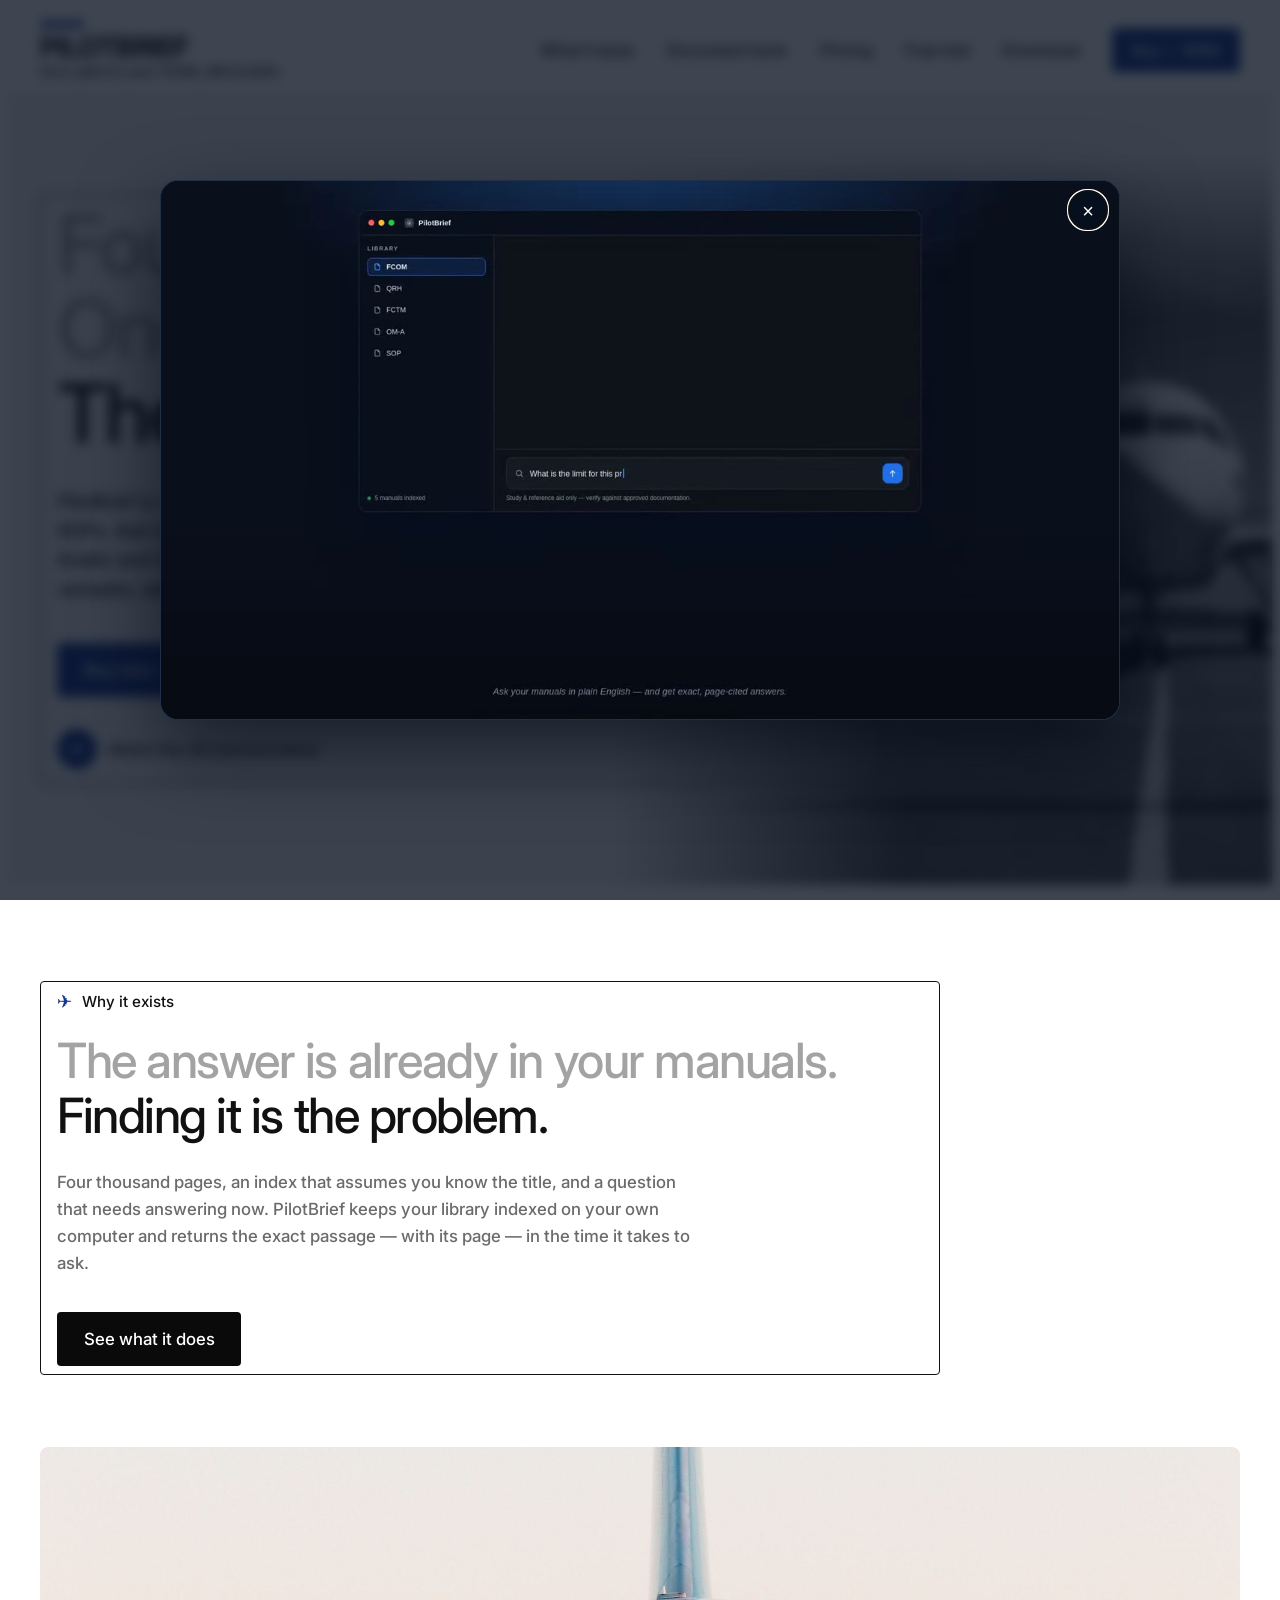
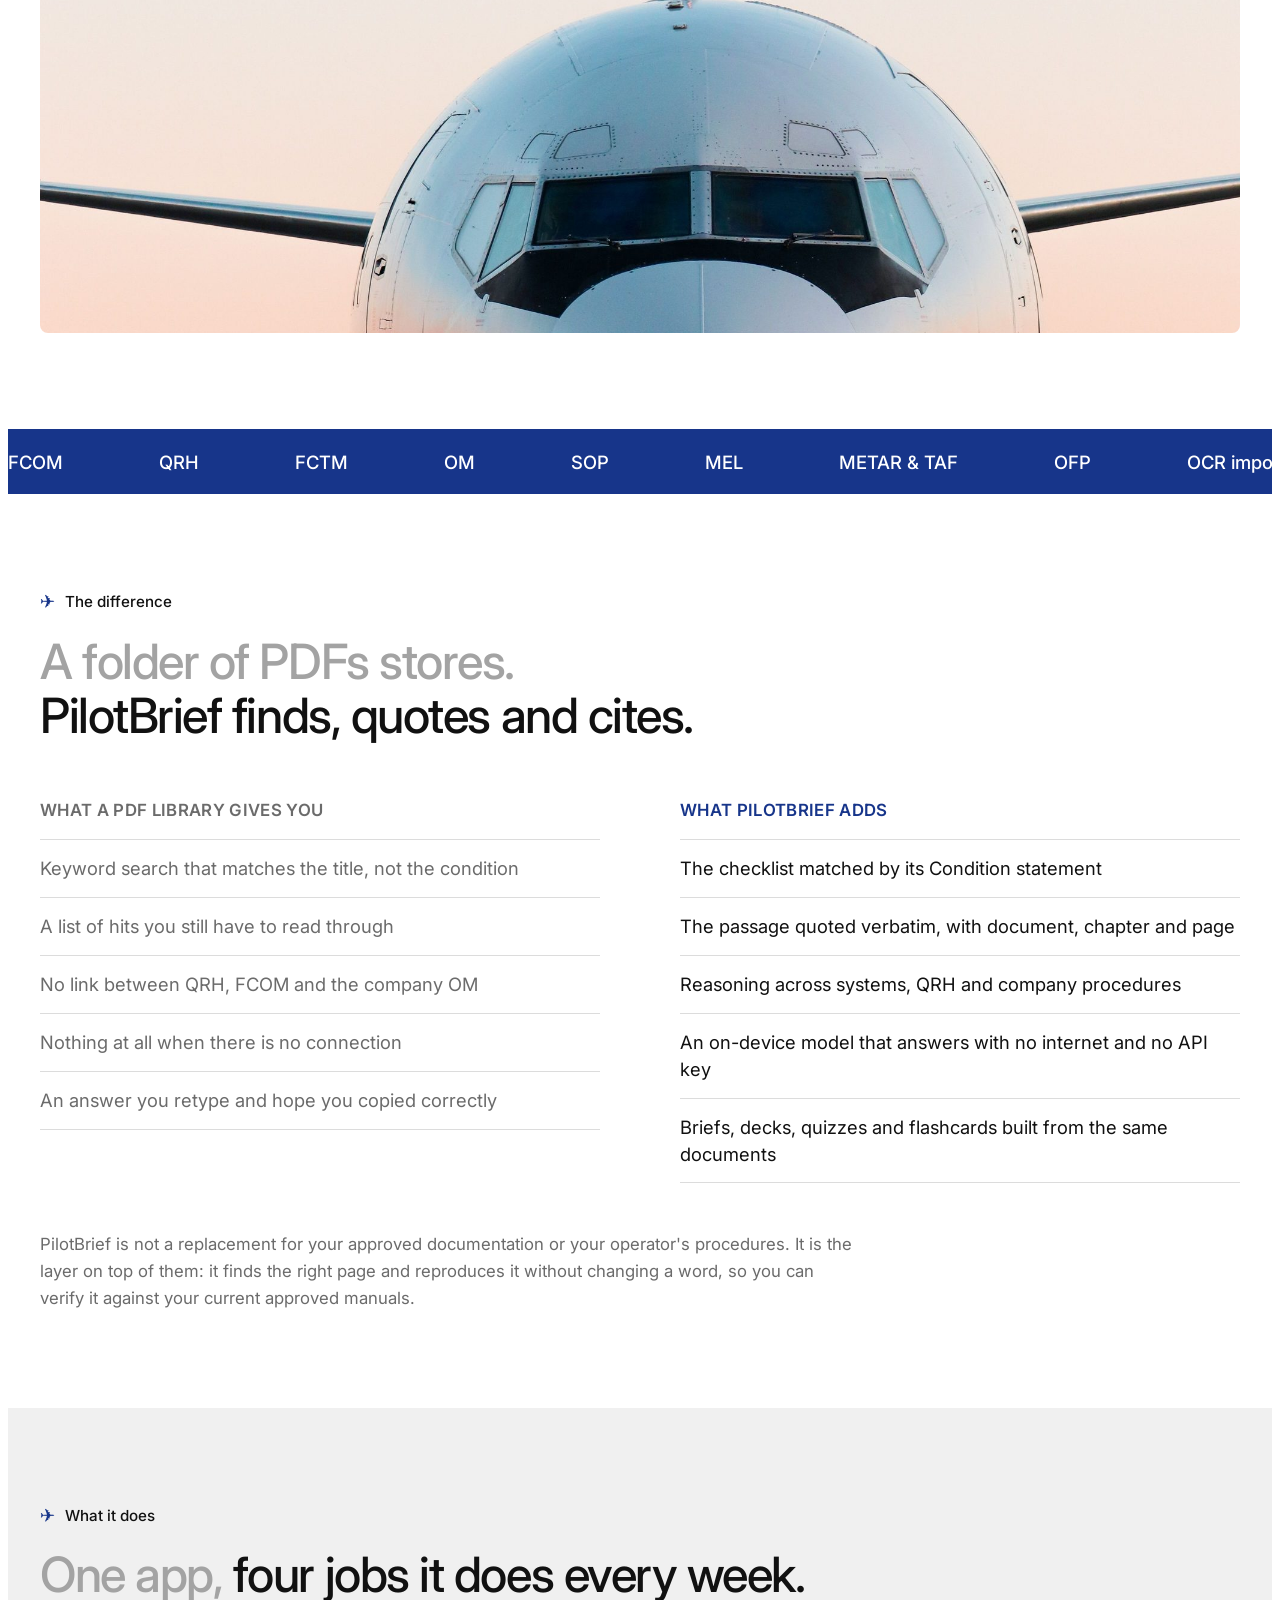
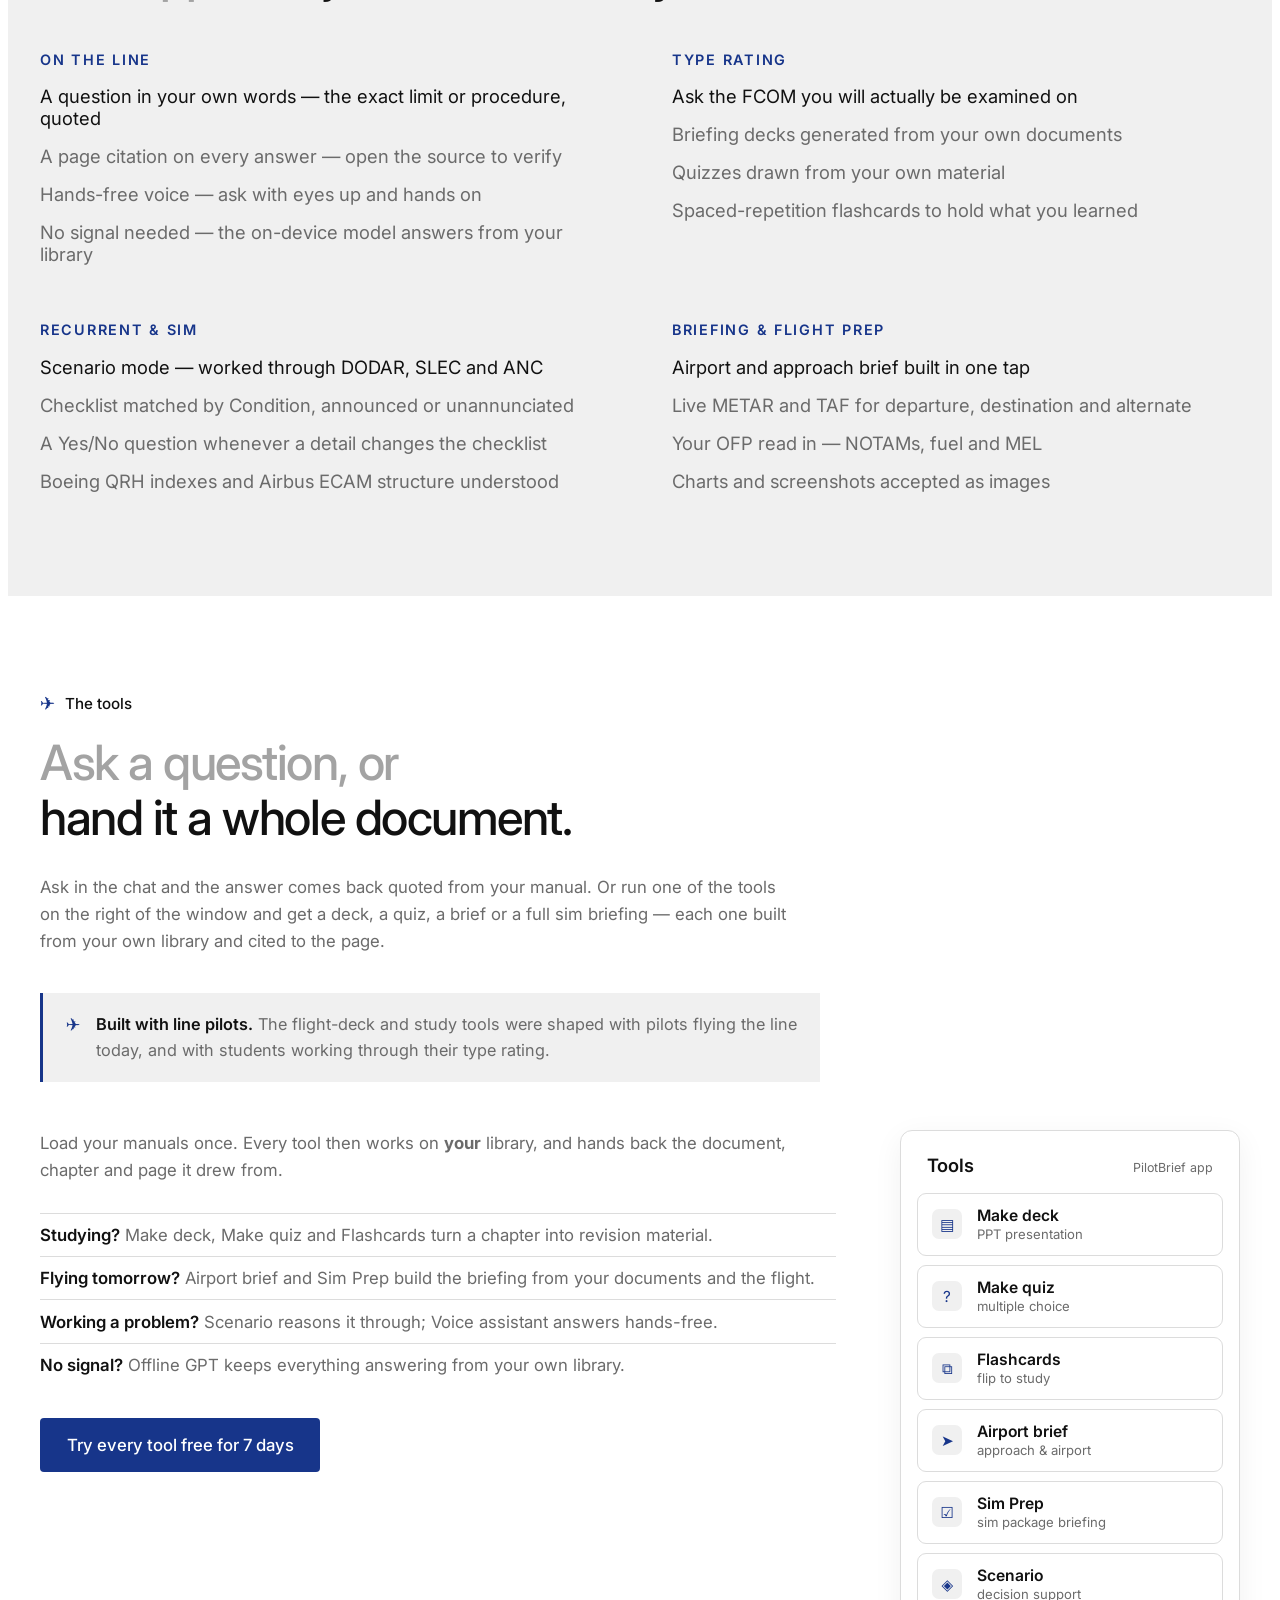
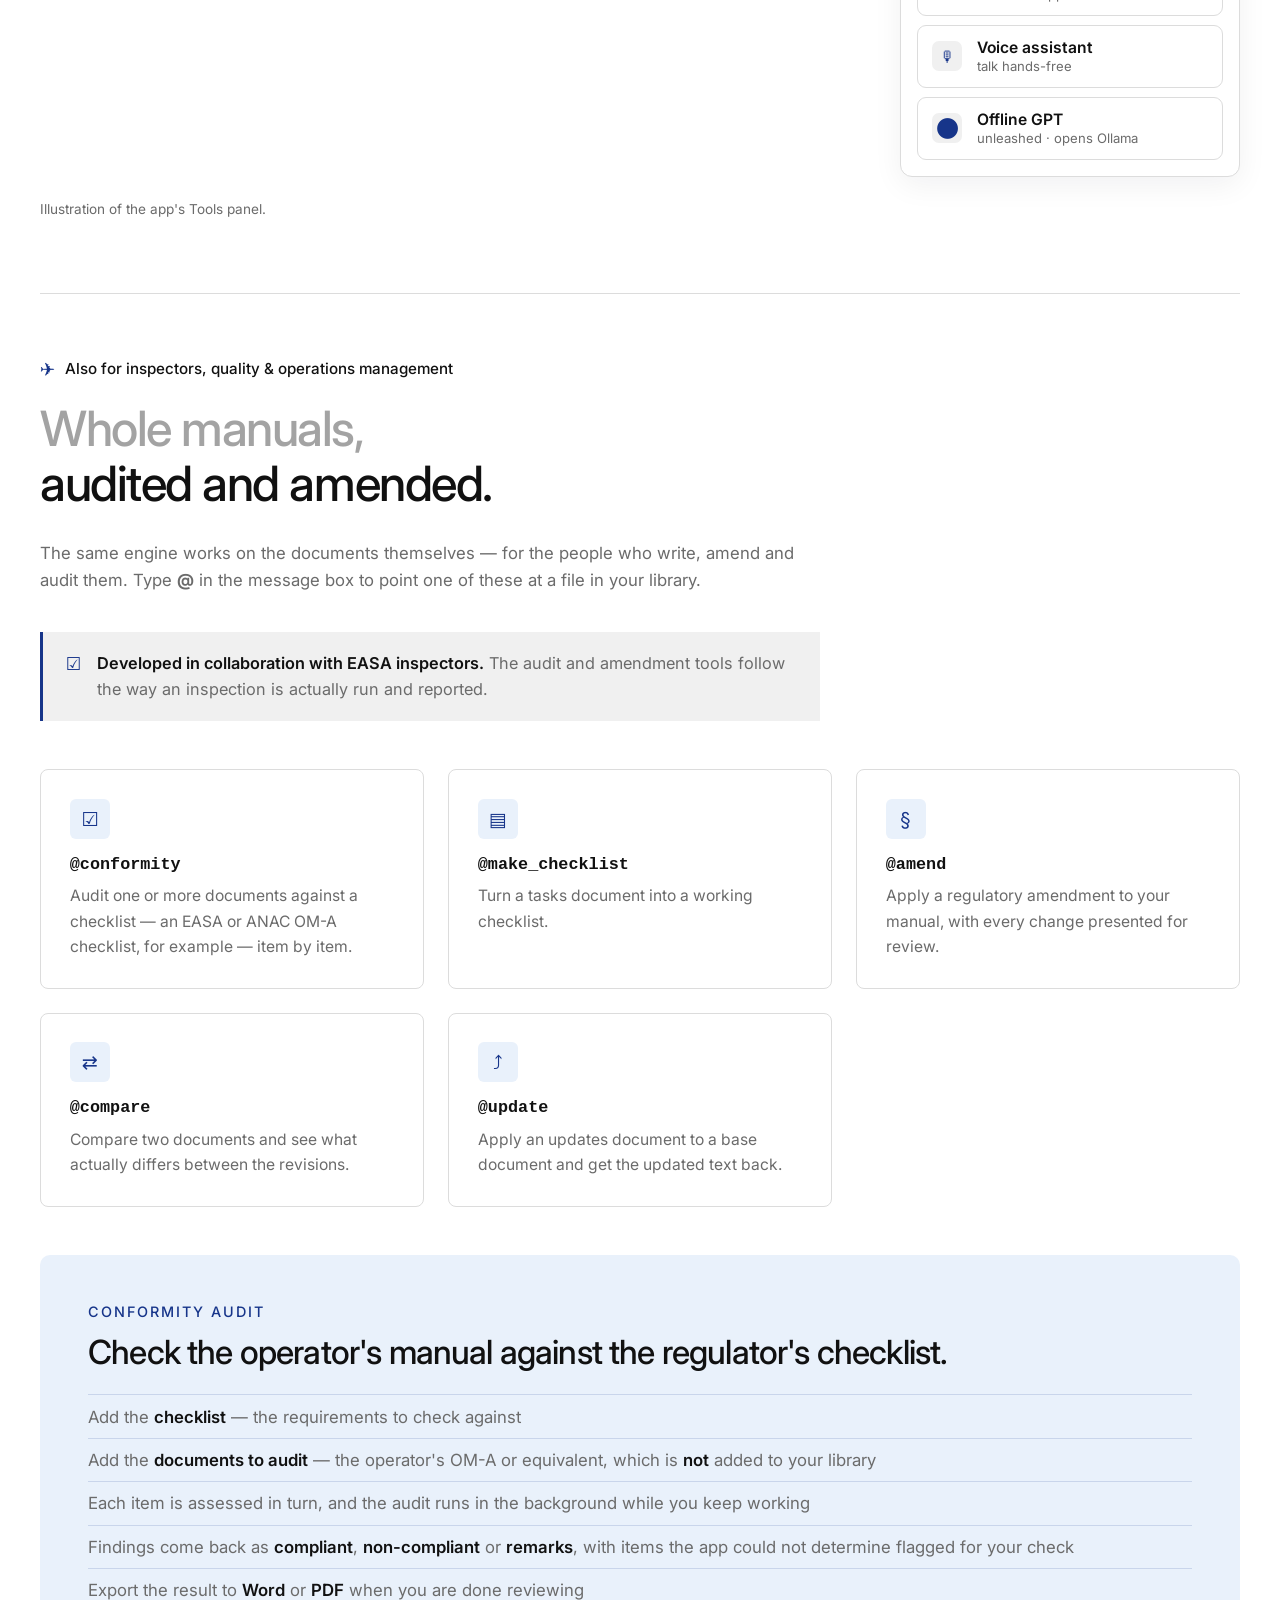
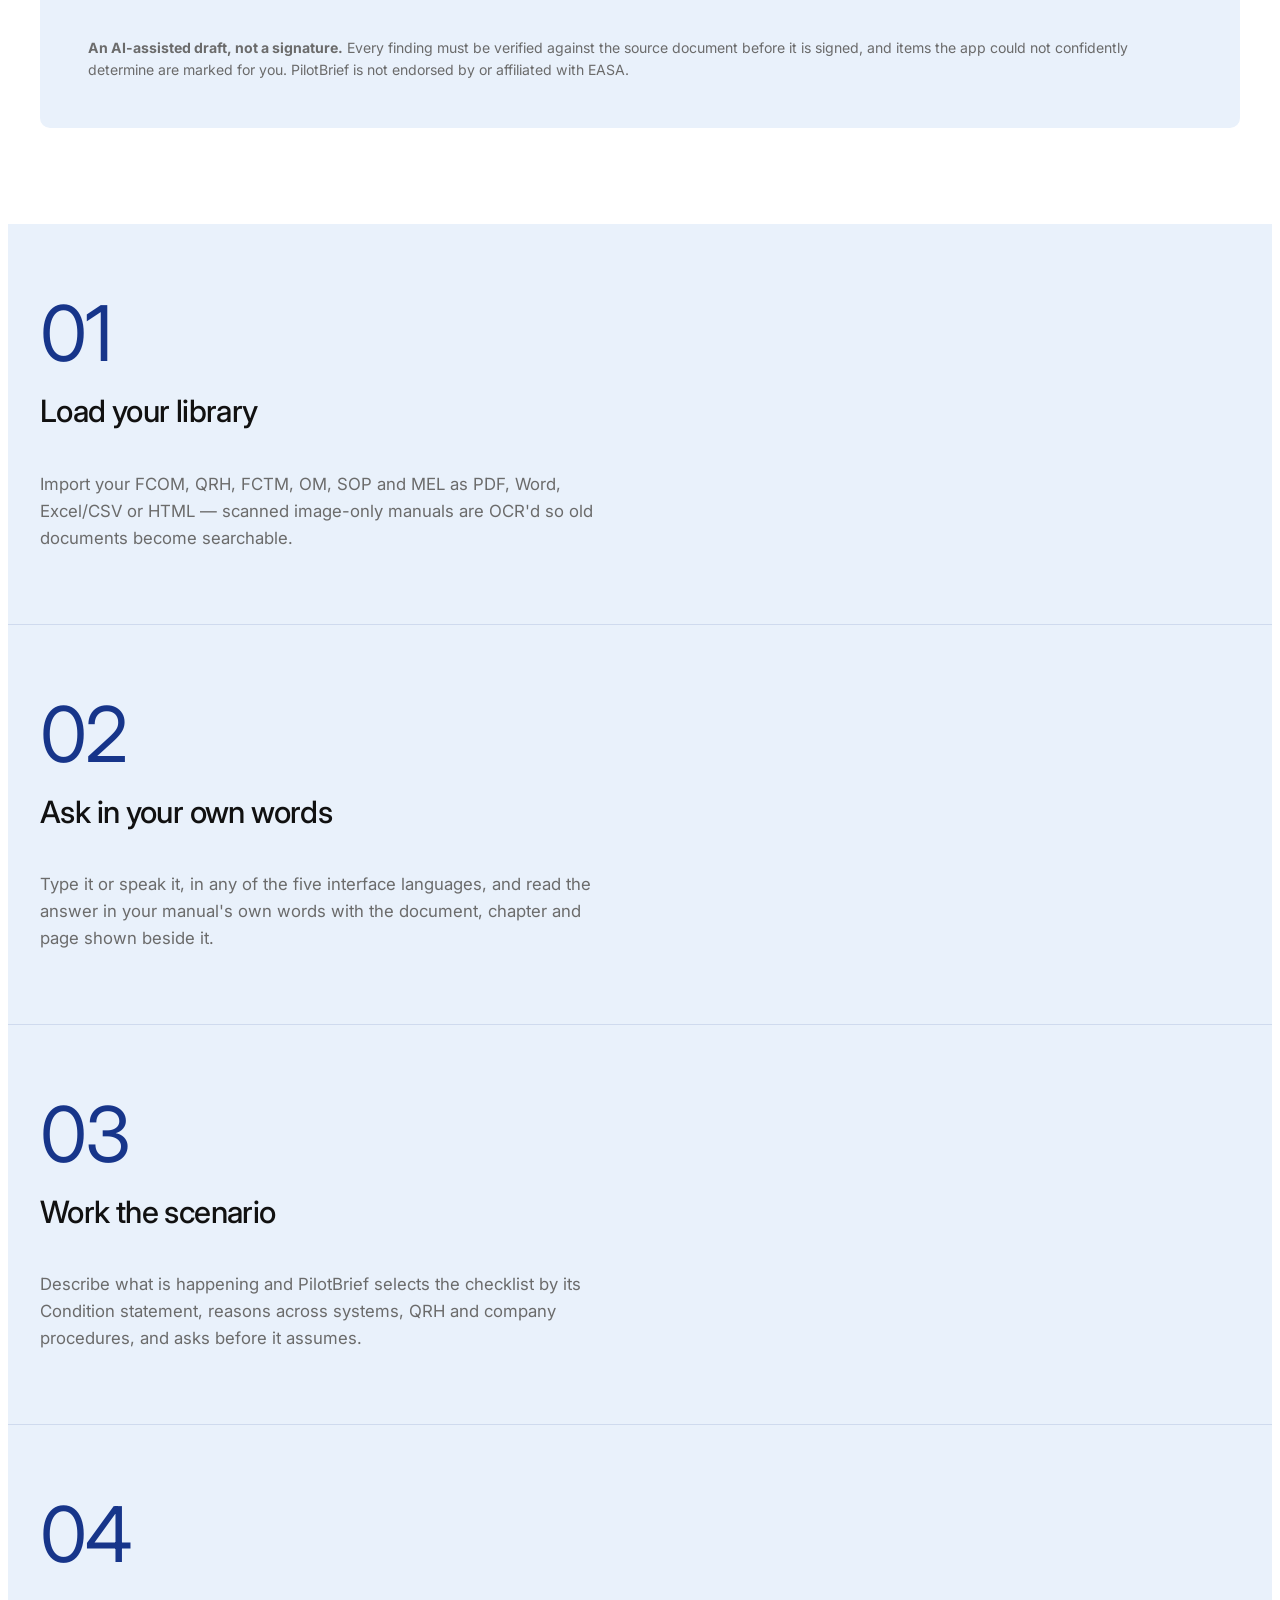
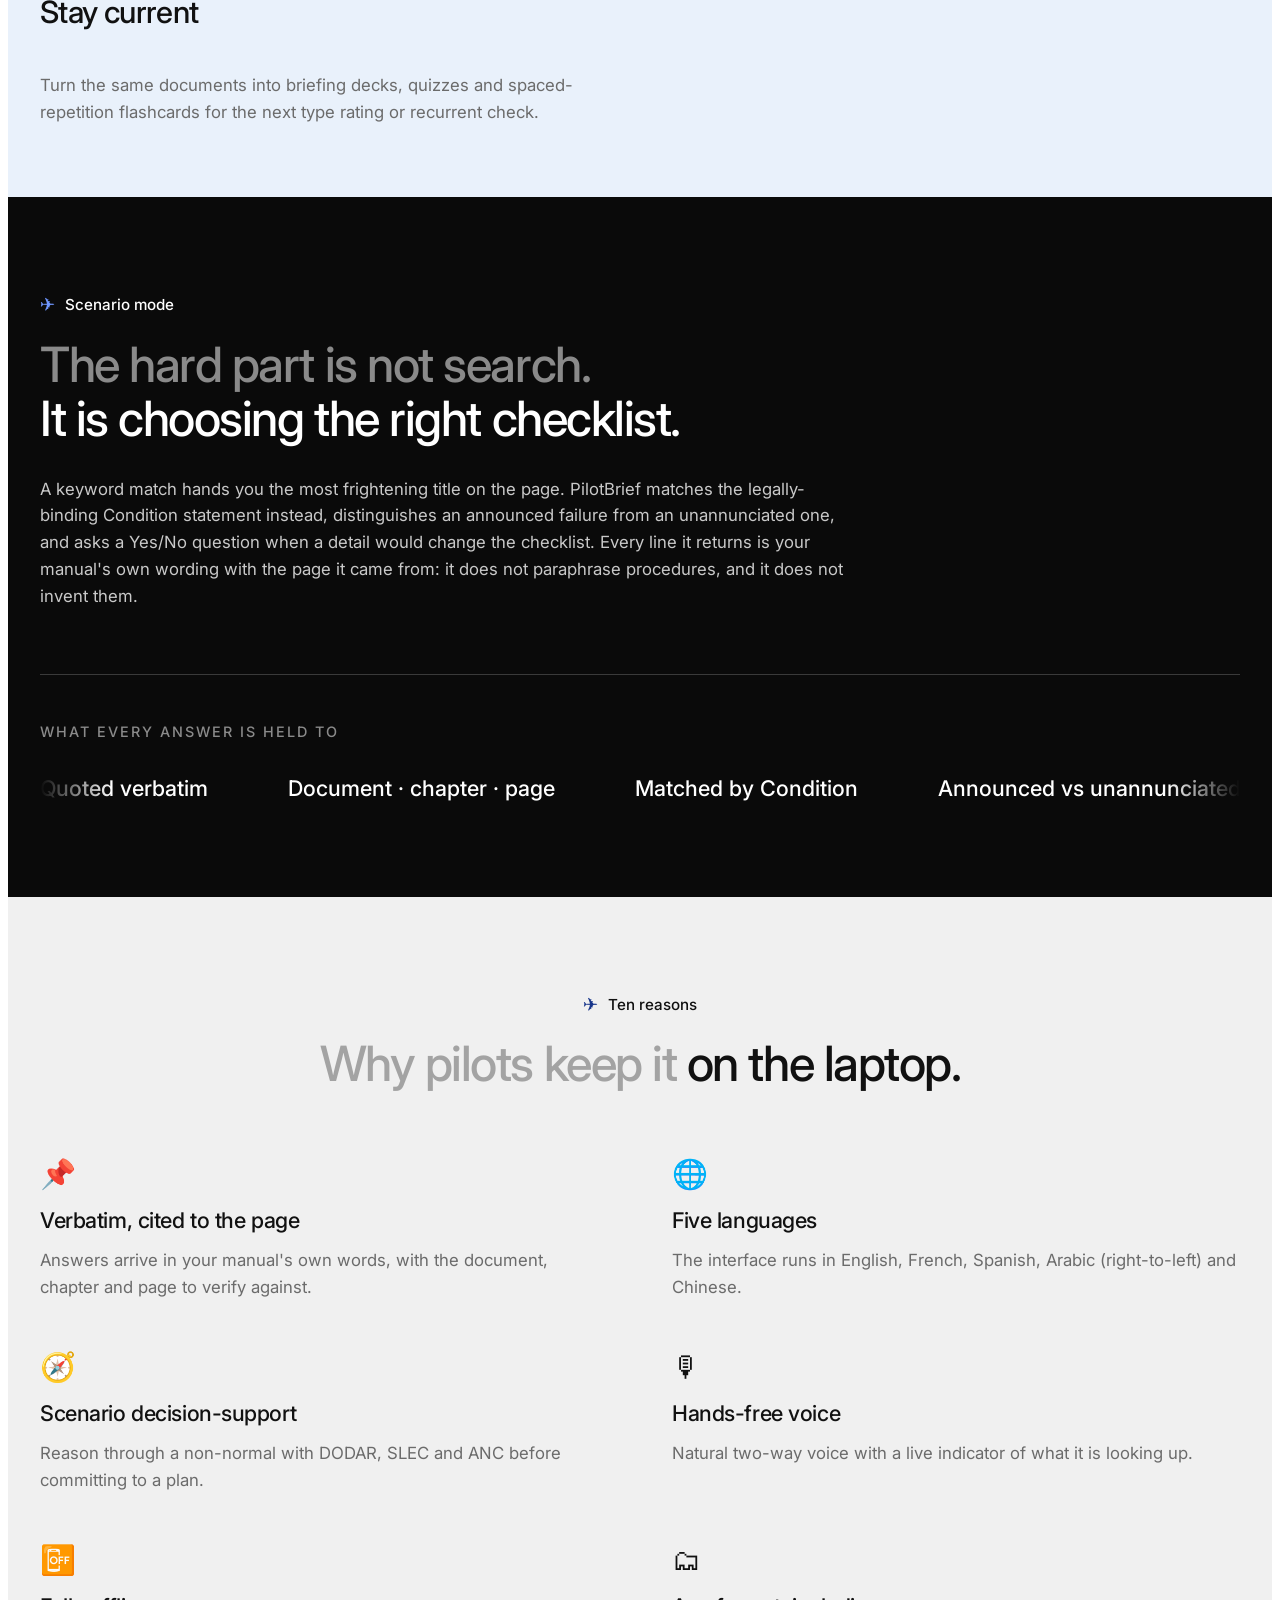
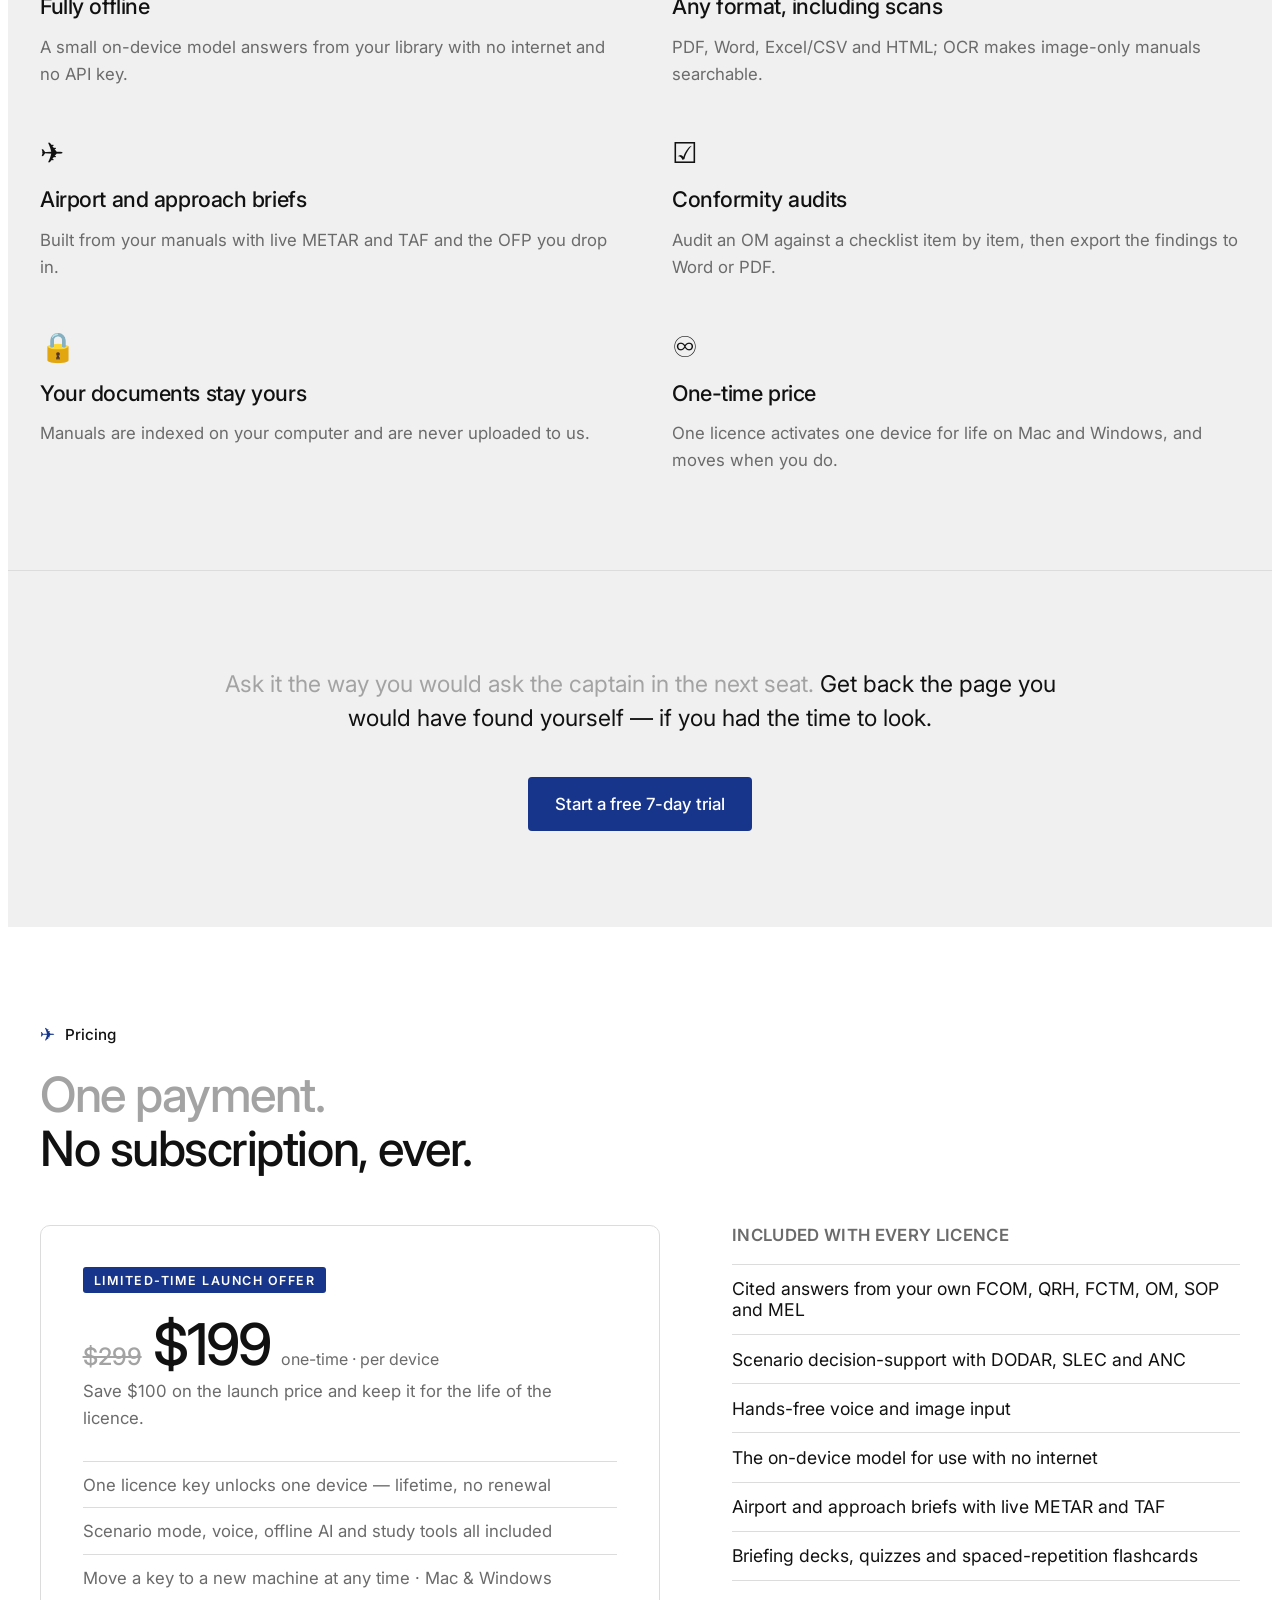
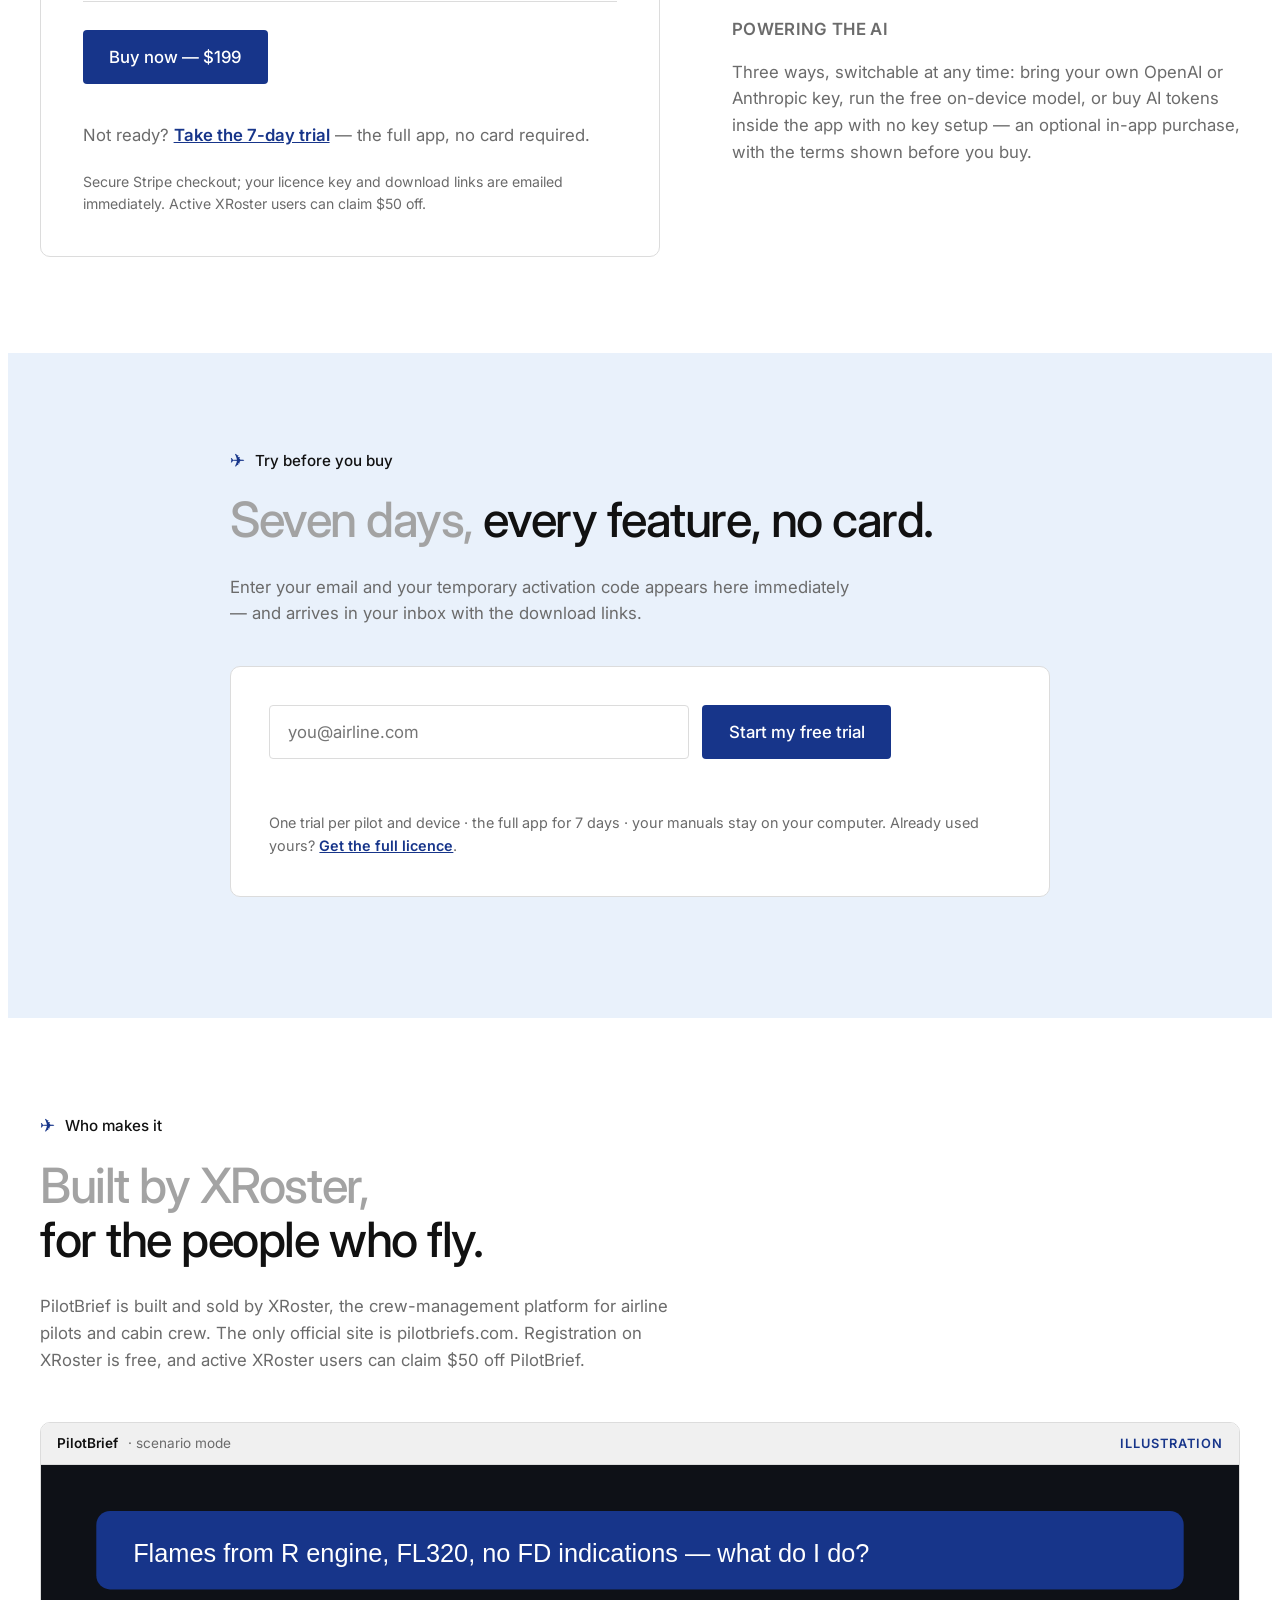
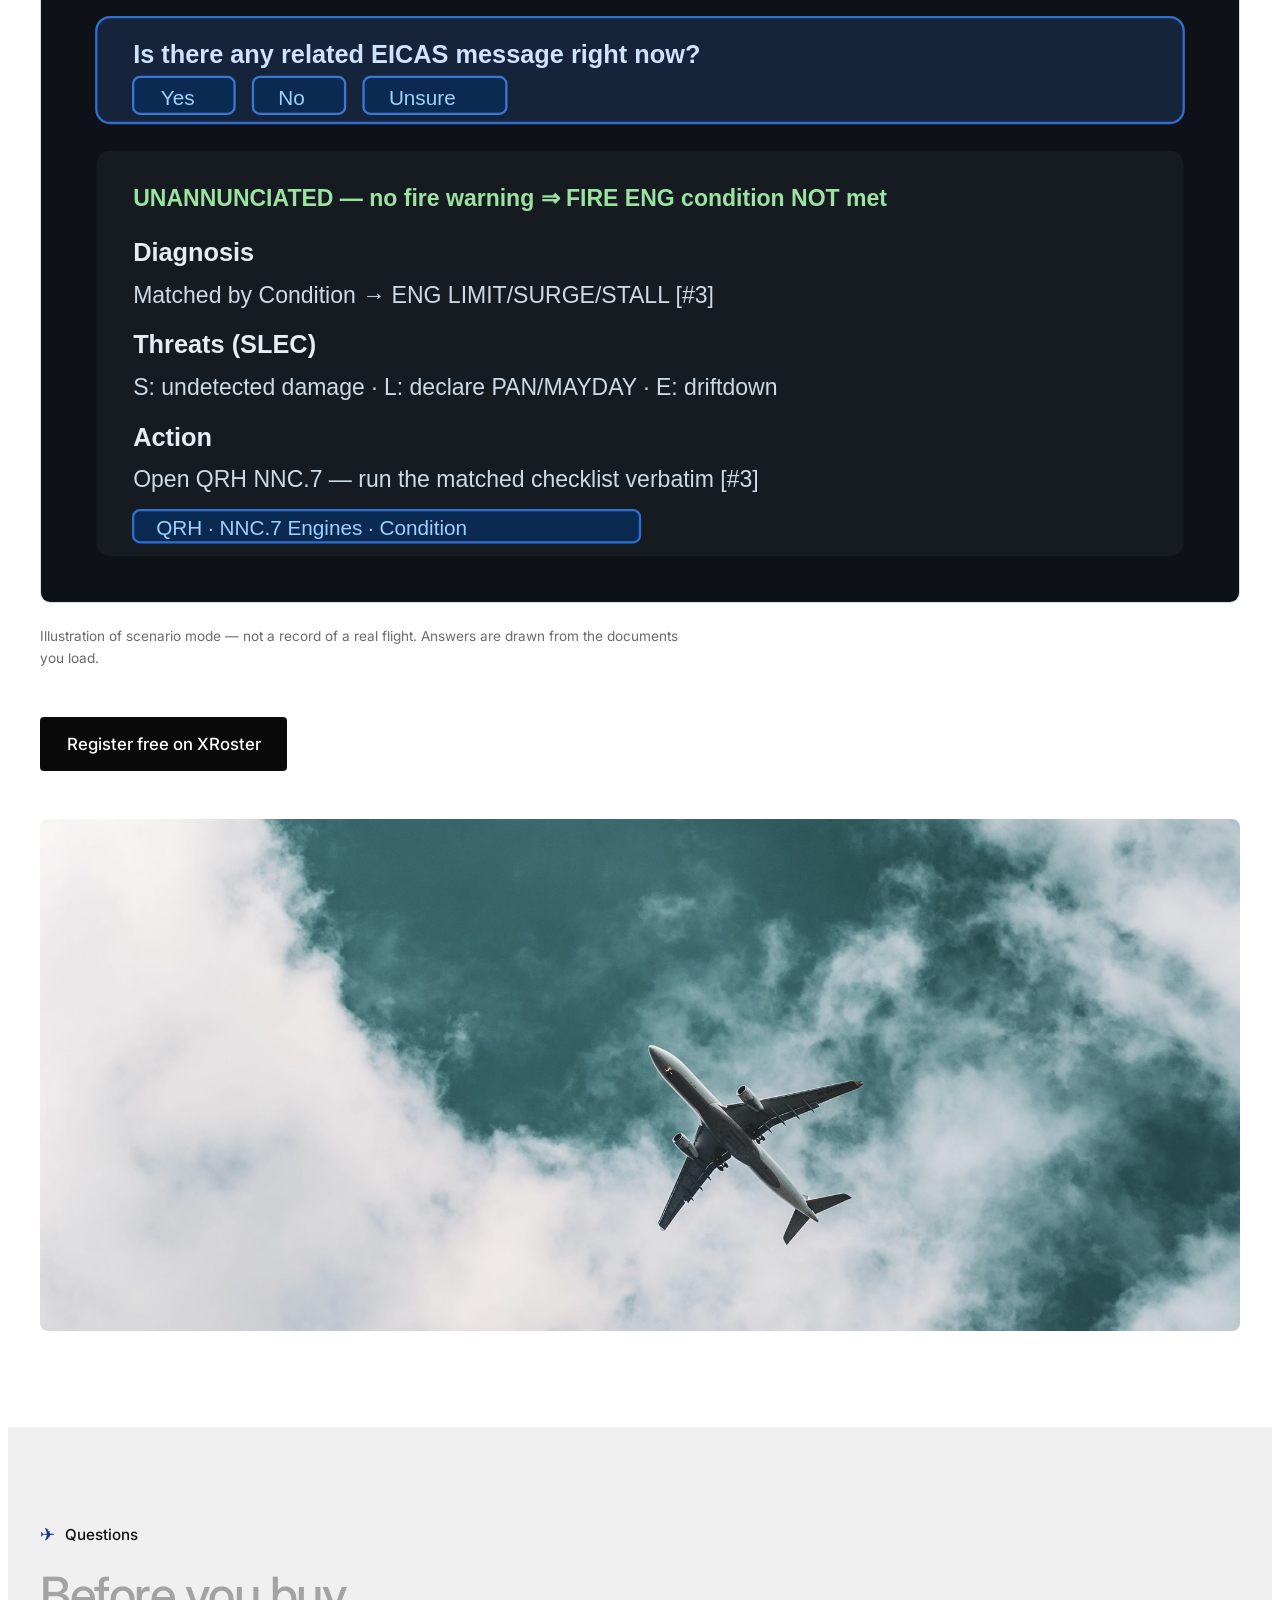
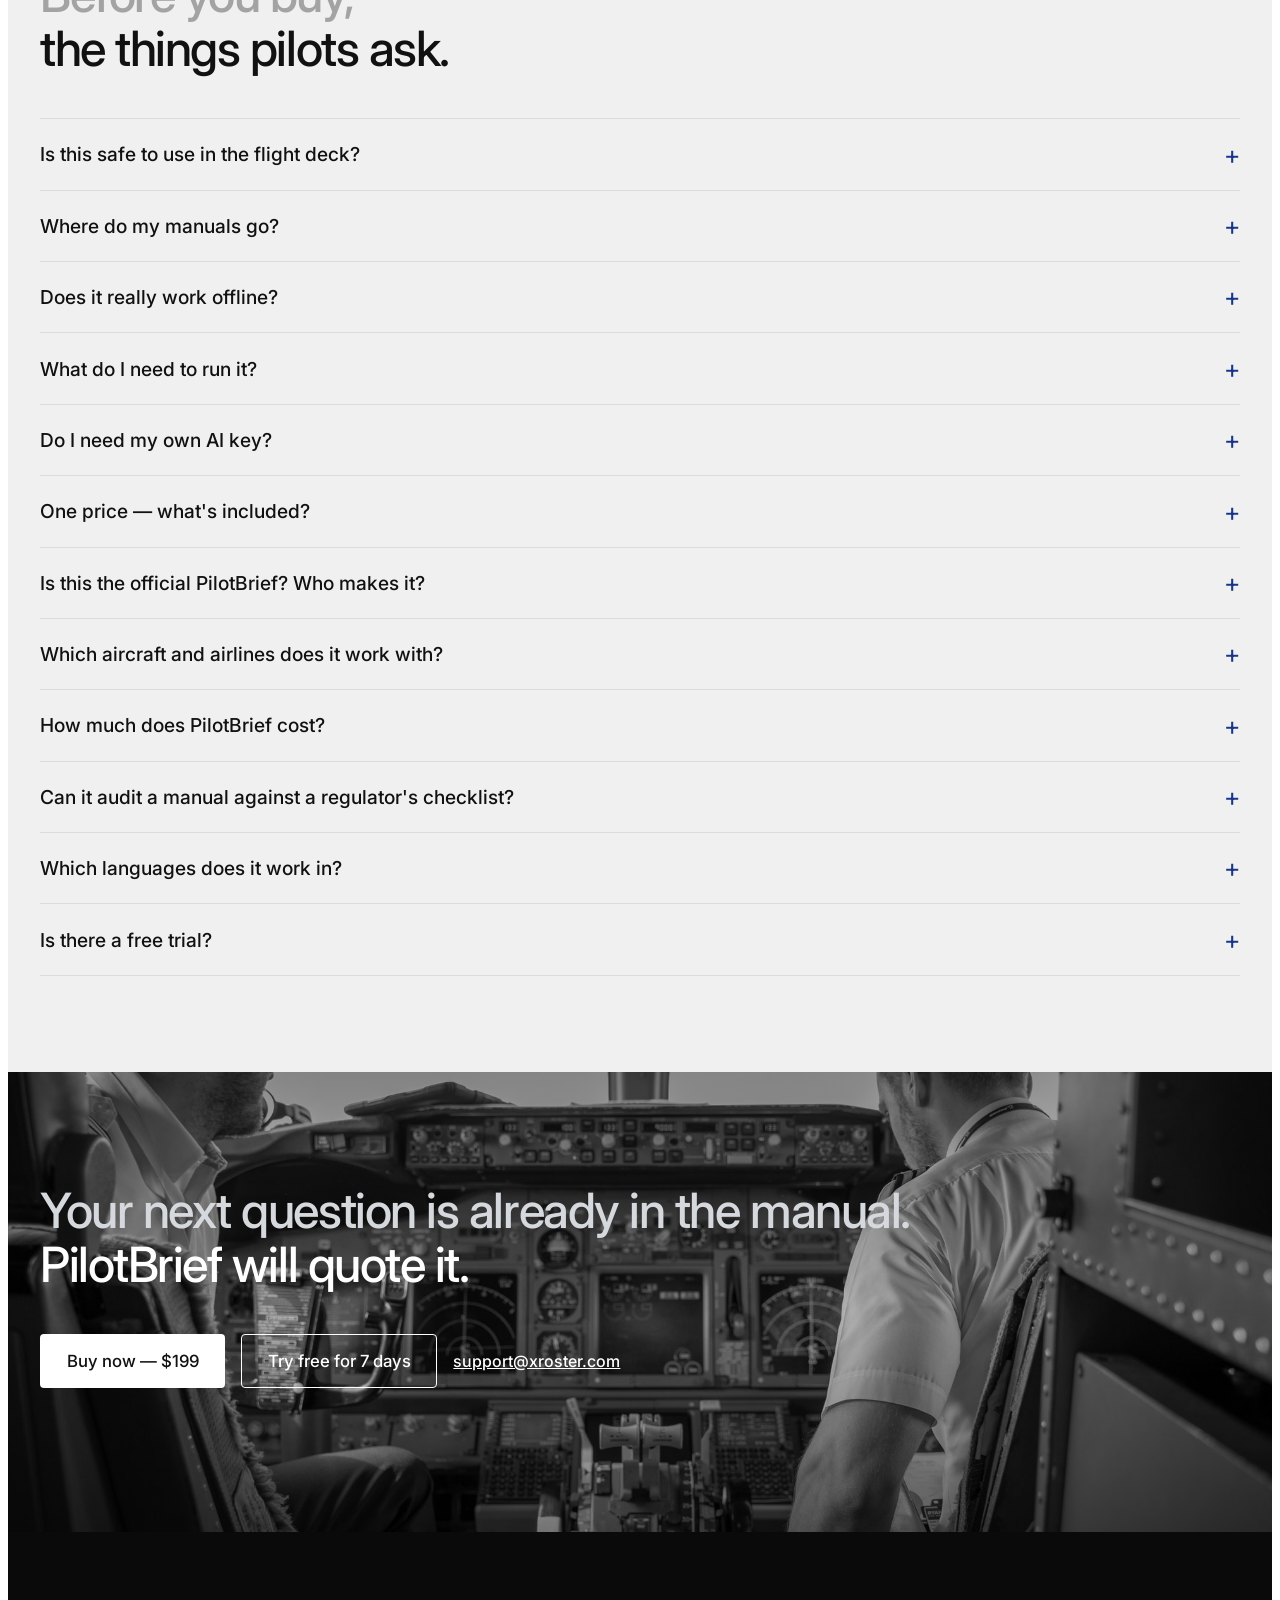
==== commit cf54f756: "Fix the sticky nav and show the app's real Tools panel - The nav stopped sticking because .ecs carri" ====
--- a/index.html
+++ b/index.html
@@ -372,25 +372,44 @@
   <div class="wrap">
     <div class="eyebrow"><i>✈</i> The tools</div>
     <h2 class="h-l" style="margin-top:1.4rem"><span class="dim">Ask a question, or</span><br>hand it a whole document.</h2>
-    <p class="mut" style="max-width:760px;margin-top:1.8rem">Type <b>@</b> in the message box and PilotBrief opens its tools and your library. Point one at a document and it does the work end to end — grounded in your own manuals, cited to the page.</p>
+    <p class="mut" style="max-width:760px;margin-top:1.8rem">Ask in the chat and the answer comes back quoted from your manual. Or run one of the tools on the right of the window and get a deck, a quiz, a brief or a full sim briefing — each one built from your own library and cited to the page.</p>
 
     <div class="credit"><span class="ic">✈</span><div><b>Built with line pilots.</b> The flight-deck and study tools were shaped with pilots flying the line today, and with students working through their type rating.</div></div>
 
-    <div class="toolgrid">
-      <div class="tool"><span class="ic">❓</span><h3>Ask anything</h3><p class="mut">A question in your own words returns the procedure or limit quoted from your manual, with the document, chapter and page.</p></div>
-      <div class="tool"><span class="ic">📎</span><h3>@your document</h3><p class="mut">Mention a file from your library to scope the next question to that document alone.</p></div>
-      <div class="tool"><span class="ic">🛫</span><h3>@simprep</h3><p class="mut">Turn a sim package — the training-department briefing plus the OFPs — into one cited crew briefing: flight cards, MEL and CDL, OM-A policy, airport briefs, TEM and weather.</p></div>
-      <div class="tool"><span class="ic">📝</span><h3>Answer a test</h3><p class="mut">Drop in a question paper and PilotBrief recognises it, answers every question from your manuals with page references, and exports the result.</p></div>
-      <div class="tool"><span class="ic">🎓</span><h3>Study kit</h3><p class="mut">Briefing decks, quizzes and spaced-repetition flashcards, generated from the documents you actually fly.</p></div>
-      <div class="tool"><span class="ic">🛬</span><h3>Airport &amp; approach brief</h3><p class="mut">One brief built from your manuals with live METAR and TAF and the OFP you drop in — NOTAMs, fuel and MEL included.</p></div>
-    </div>
+    <div class="toolsplit">
+      <div>
+        <p class="mut">Load your manuals once. Every tool then works on <b>your</b> library, and hands back the document, chapter and page it drew from.</p>
+        <ul class="steps" style="margin-top:1.8rem">
+          <li><b>Studying?</b> Make deck, Make quiz and Flashcards turn a chapter into revision material.</li>
+          <li><b>Flying tomorrow?</b> Airport brief and Sim Prep build the briefing from your documents and the flight.</li>
+          <li><b>Working a problem?</b> Scenario reasons it through; Voice assistant answers hands-free.</li>
+          <li><b>No signal?</b> Offline GPT keeps everything answering from your own library.</li>
+        </ul>
+        <div class="cta-row" style="margin-top:2rem">
+          <a href="#trial" class="btn-e btn-blue">Try every tool free for 7 days</a>
+        </div>
+      </div>
+
+      <div class="toolsrail" aria-label="The Tools panel in the PilotBrief app">
+        <div class="hd"><b>Tools</b><span>PilotBrief app</span></div>
+        <div class="row"><span class="ic">▤</span><div><b>Make deck</b><small>PPT presentation</small></div></div>
+        <div class="row"><span class="ic">?</span><div><b>Make quiz</b><small>multiple choice</small></div></div>
+        <div class="row"><span class="ic">⧉</span><div><b>Flashcards</b><small>flip to study</small></div></div>
+        <div class="row"><span class="ic">➤</span><div><b>Airport brief</b><small>approach &amp; airport</small></div></div>
+        <div class="row"><span class="ic">☑</span><div><b>Sim Prep</b><small>sim package briefing</small></div></div>
+        <div class="row"><span class="ic">◈</span><div><b>Scenario</b><small>decision support</small></div></div>
+        <div class="row"><span class="ic">🎙</span><div><b>Voice assistant</b><small>talk hands-free</small></div></div>
+        <div class="row"><span class="ic">⬤</span><div><b>Offline GPT</b><small>unleashed · opens Ollama</small></div></div>
+      </div>
+    </div>
+    <p class="cap" style="margin:1.4rem 0 0">Illustration of the app's Tools panel.</p>
 
     <hr style="border:0;border-top:1px solid var(--e-line);margin:4.5rem 0 0">
 
     <div style="margin-top:4rem">
       <div class="eyebrow"><i>✈</i> Also for inspectors, quality &amp; operations management</div>
       <h2 class="h-l" style="margin-top:1.4rem"><span class="dim">Whole manuals,</span><br>audited and amended.</h2>
-      <p class="mut" style="max-width:760px;margin-top:1.8rem">The same engine works on the documents themselves — for the people who write, amend and audit them.</p>
+      <p class="mut" style="max-width:760px;margin-top:1.8rem">The same engine works on the documents themselves — for the people who write, amend and audit them. Type <b>@</b> in the message box to point one of these at a file in your library.</p>
 
       <div class="credit"><span class="ic">☑</span><div><b>Developed in collaboration with EASA inspectors.</b> The audit and amendment tools follow the way an inspection is actually run and reported.</div></div>
 
--- a/assets/ecs.css
+++ b/assets/ecs.css
@@ -11,7 +11,10 @@
     --e-line: #dcdcdc;
     --e-font: "Inter", "Public Sans", system-ui, -apple-system, sans-serif;
   }
-  .ecs { font-family: var(--e-font); color: var(--e-ink); background: #fff; overflow-x: clip; -webkit-font-smoothing: antialiased; }
+  /* No overflow clipping here: any overflow value other than visible on an
+   ancestor turns off position:sticky for the nav. The hero clips its own
+   bleeding photo instead. */
+.ecs { font-family: var(--e-font); color: var(--e-ink); background: #fff; -webkit-font-smoothing: antialiased; }
   .ecs * { box-sizing: border-box; }
   .ecs a { color: inherit; }
   .ecs .wrap { width: min(1200px, calc(100% - 3rem)); margin: 0 auto; }
@@ -251,3 +254,17 @@
 .ecs .foot-min a:hover { color: #c9ccd0; }
 .ecs .foot-min .row { display: flex; flex-wrap: wrap; gap: 1.4rem; margin-bottom: 1.2rem; }
 .ecs [hidden] { display: none !important; }
+
+/* ── the app's Tools rail, reproduced ── */
+.ecs .toolsplit { display: grid; grid-template-columns: 1fr minmax(0, 340px); gap: 3rem 4rem; align-items: start; margin-top: 3rem; }
+@media (max-width: 900px) { .ecs .toolsplit { grid-template-columns: 1fr; gap: 2.4rem; } }
+.ecs .toolsrail { border: 1px solid var(--e-line); border-radius: 12px; background: #fff; padding: 1rem; box-shadow: 0 8px 30px rgba(15,23,42,.06); }
+.ecs .toolsrail .hd { display: flex; align-items: baseline; justify-content: space-between; padding: .4rem .6rem 1rem; }
+.ecs .toolsrail .hd b { font-size: 1.15rem; font-weight: 600; }
+.ecs .toolsrail .hd span { font-size: .78rem; color: var(--e-grey-2); }
+.ecs .toolsrail .row { display: flex; align-items: center; gap: .9rem; padding: .8rem .9rem; border: 1px solid var(--e-line); border-radius: 9px; margin-bottom: .55rem; background: #fff; transition: border-color .15s, background .15s; }
+.ecs .toolsrail .row:last-child { margin-bottom: 0; }
+.ecs .toolsrail .row:hover { border-color: var(--e-blue); background: var(--e-bg-blue); }
+.ecs .toolsrail .ic { flex: none; width: 30px; height: 30px; border-radius: 7px; background: var(--e-bg); color: var(--e-blue); display: flex; align-items: center; justify-content: center; font-size: .95rem; }
+.ecs .toolsrail b { display: block; font-size: .98rem; font-weight: 600; line-height: 1.25; }
+.ecs .toolsrail small { display: block; font-size: .82rem; color: var(--e-grey-2); }
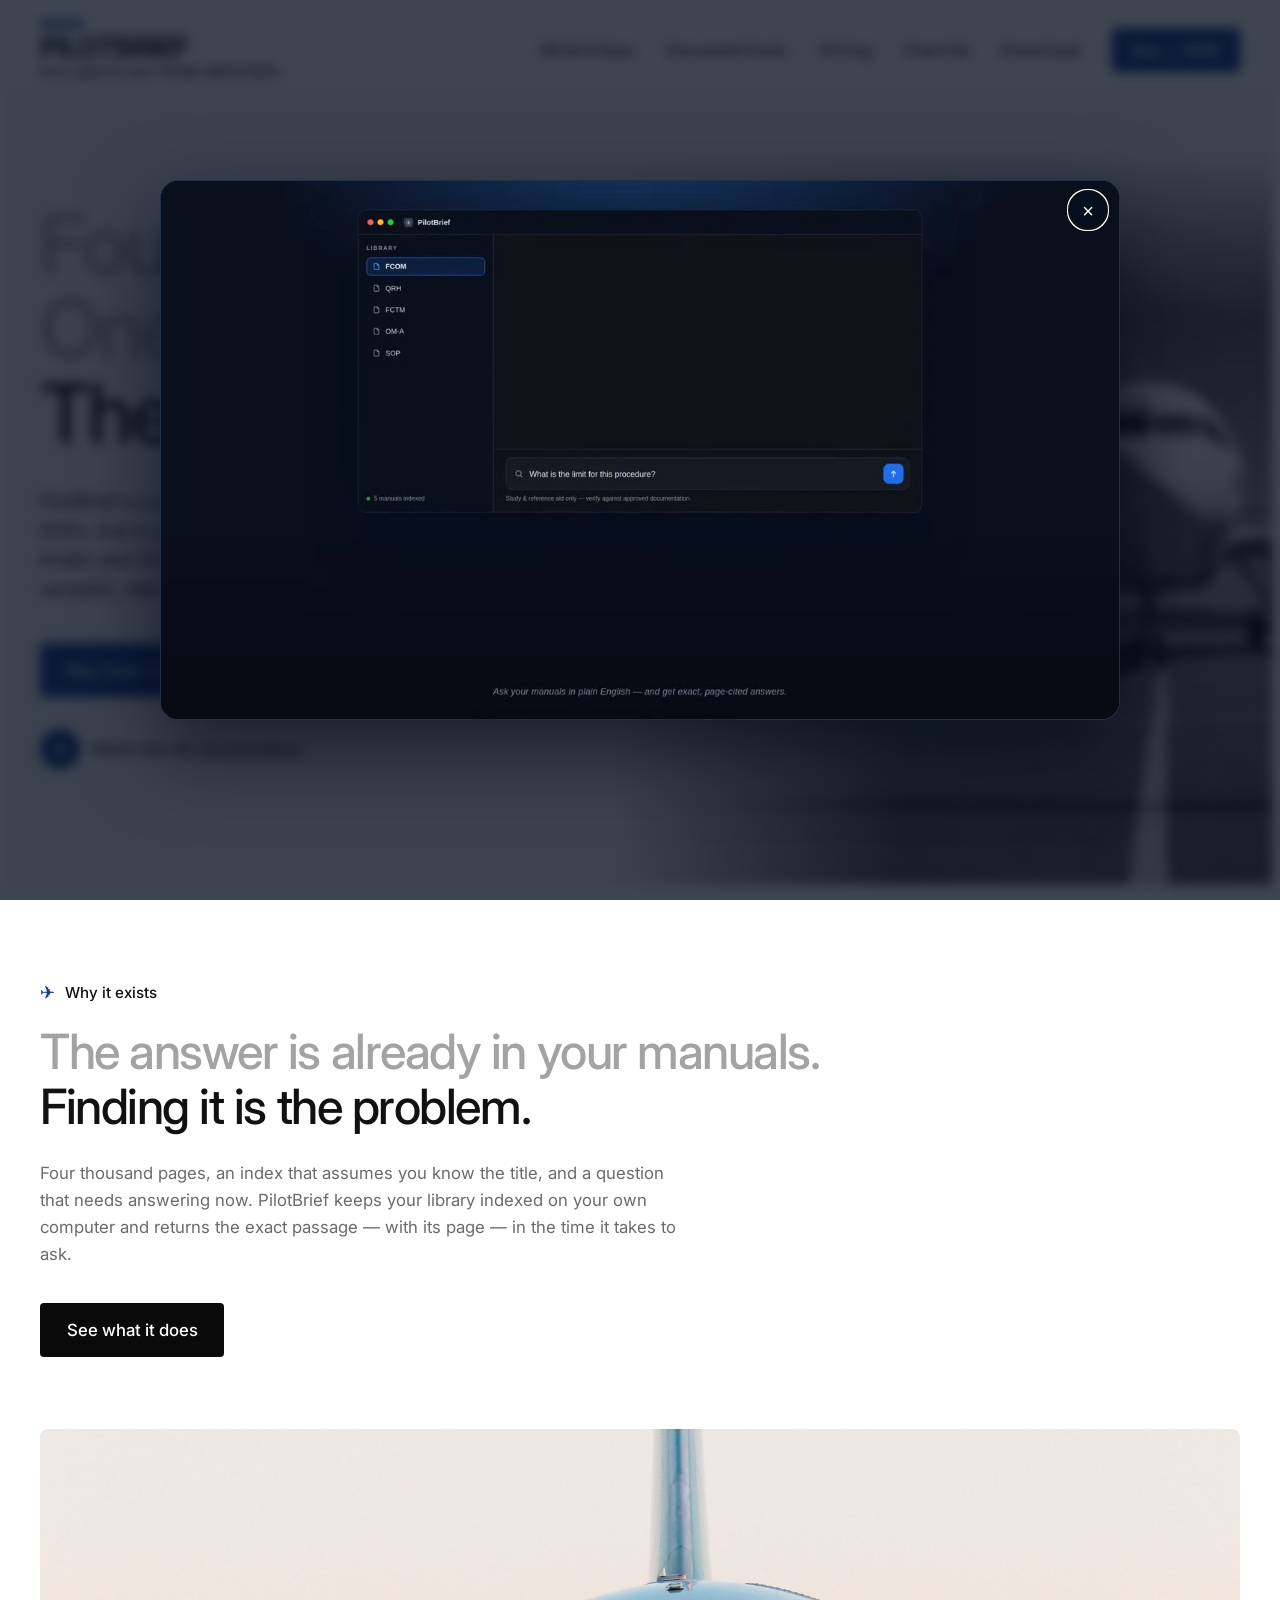
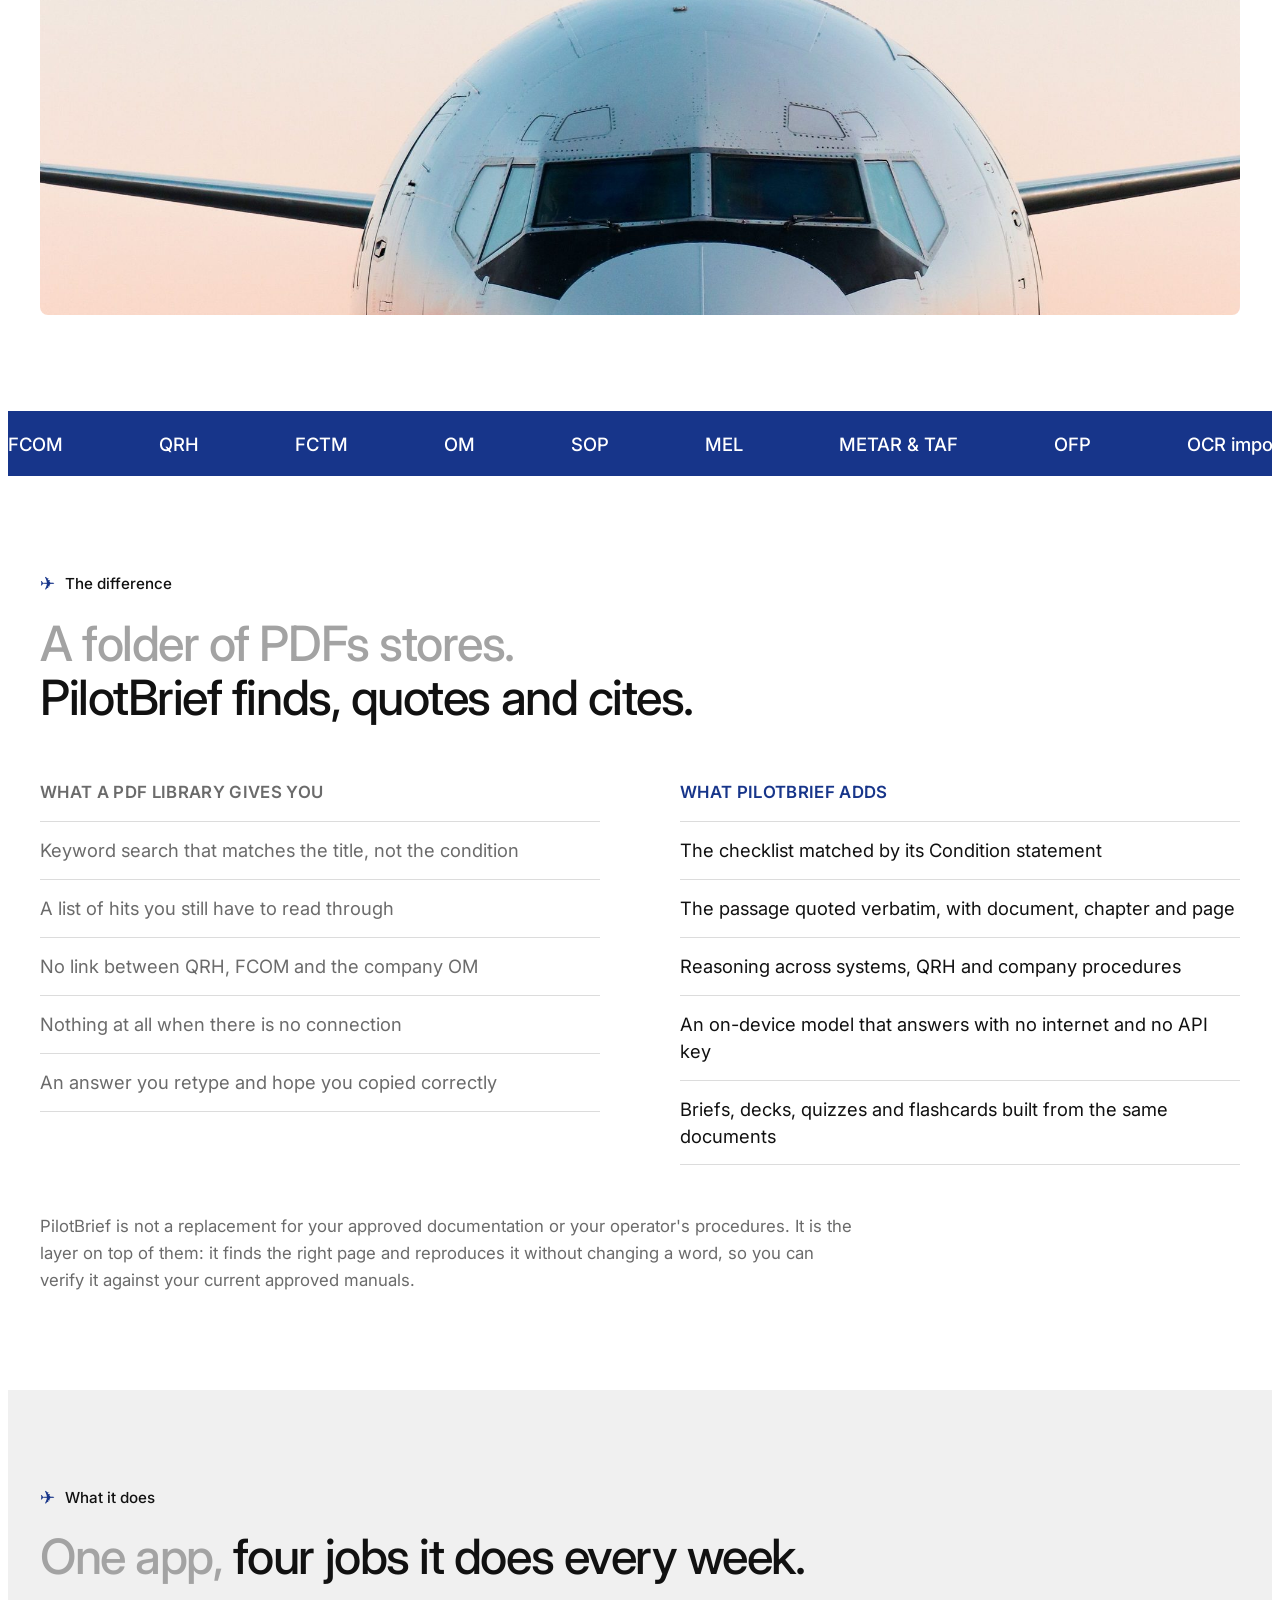
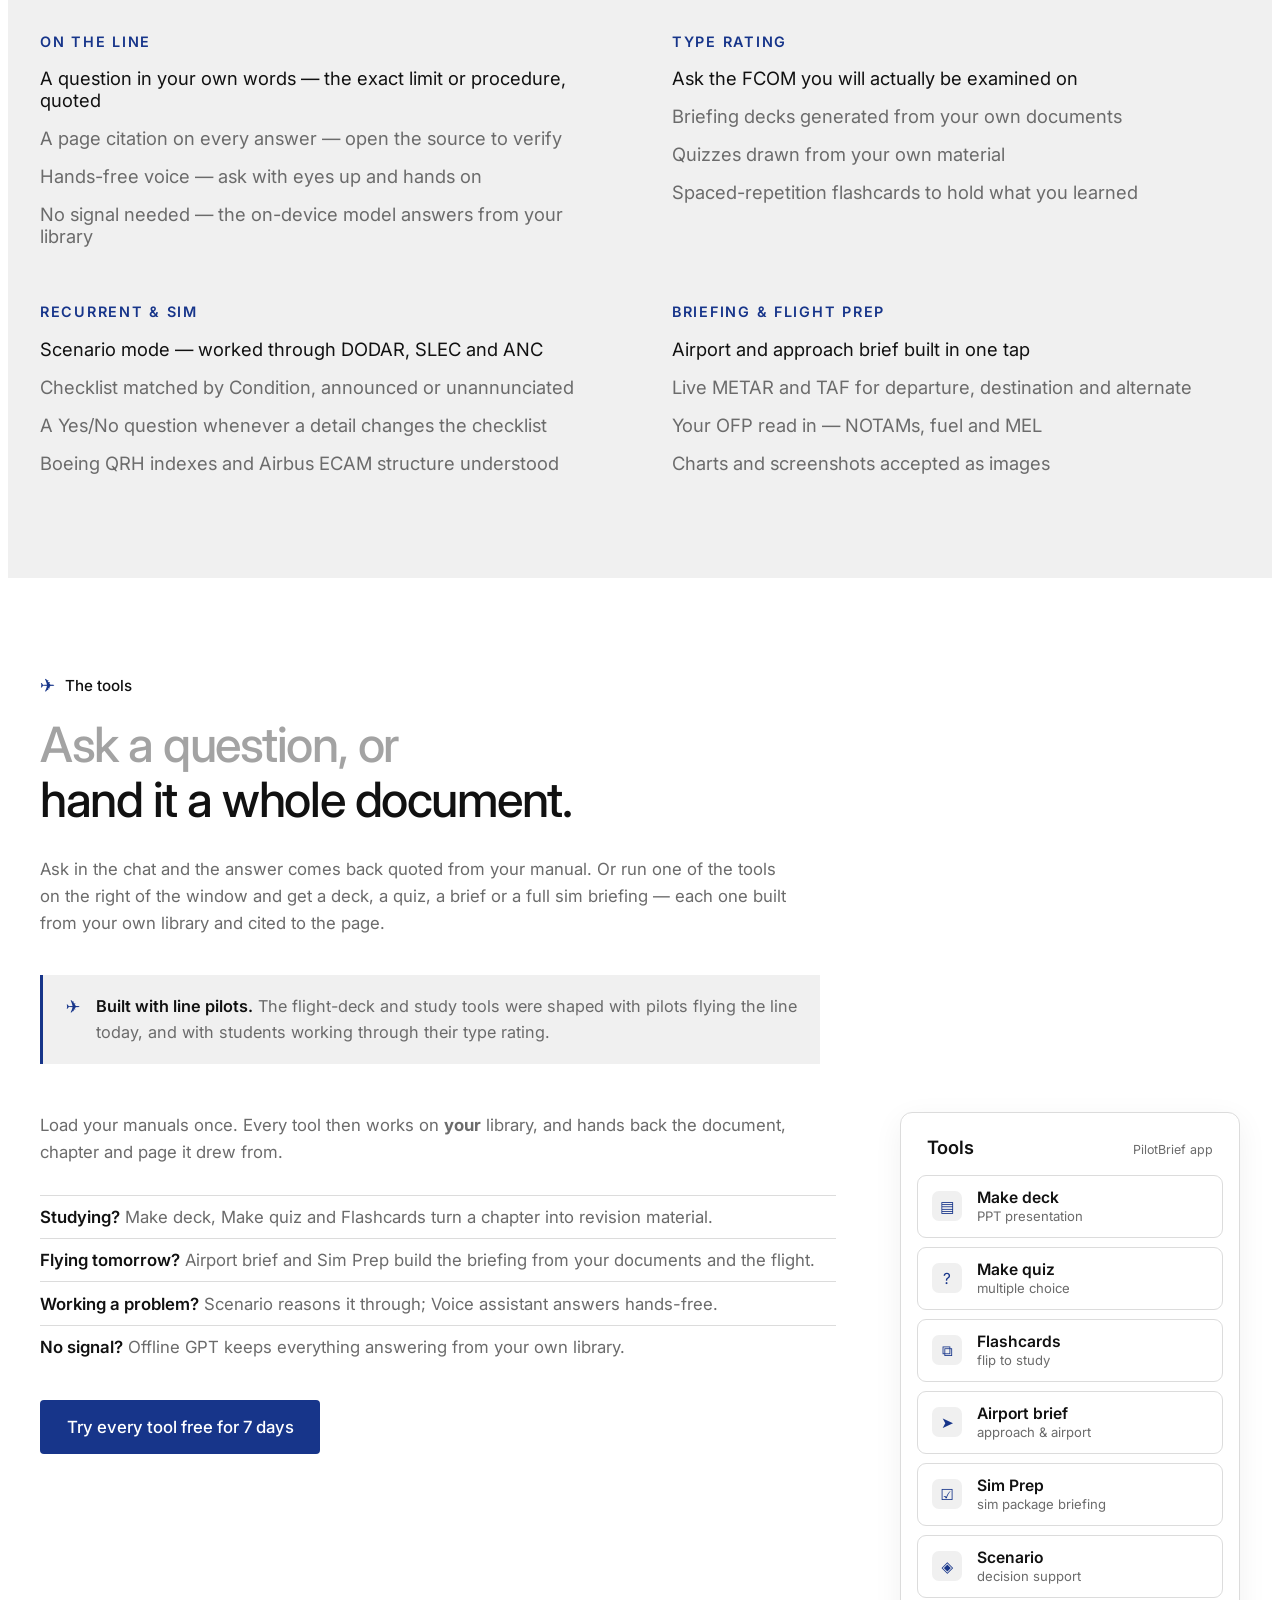
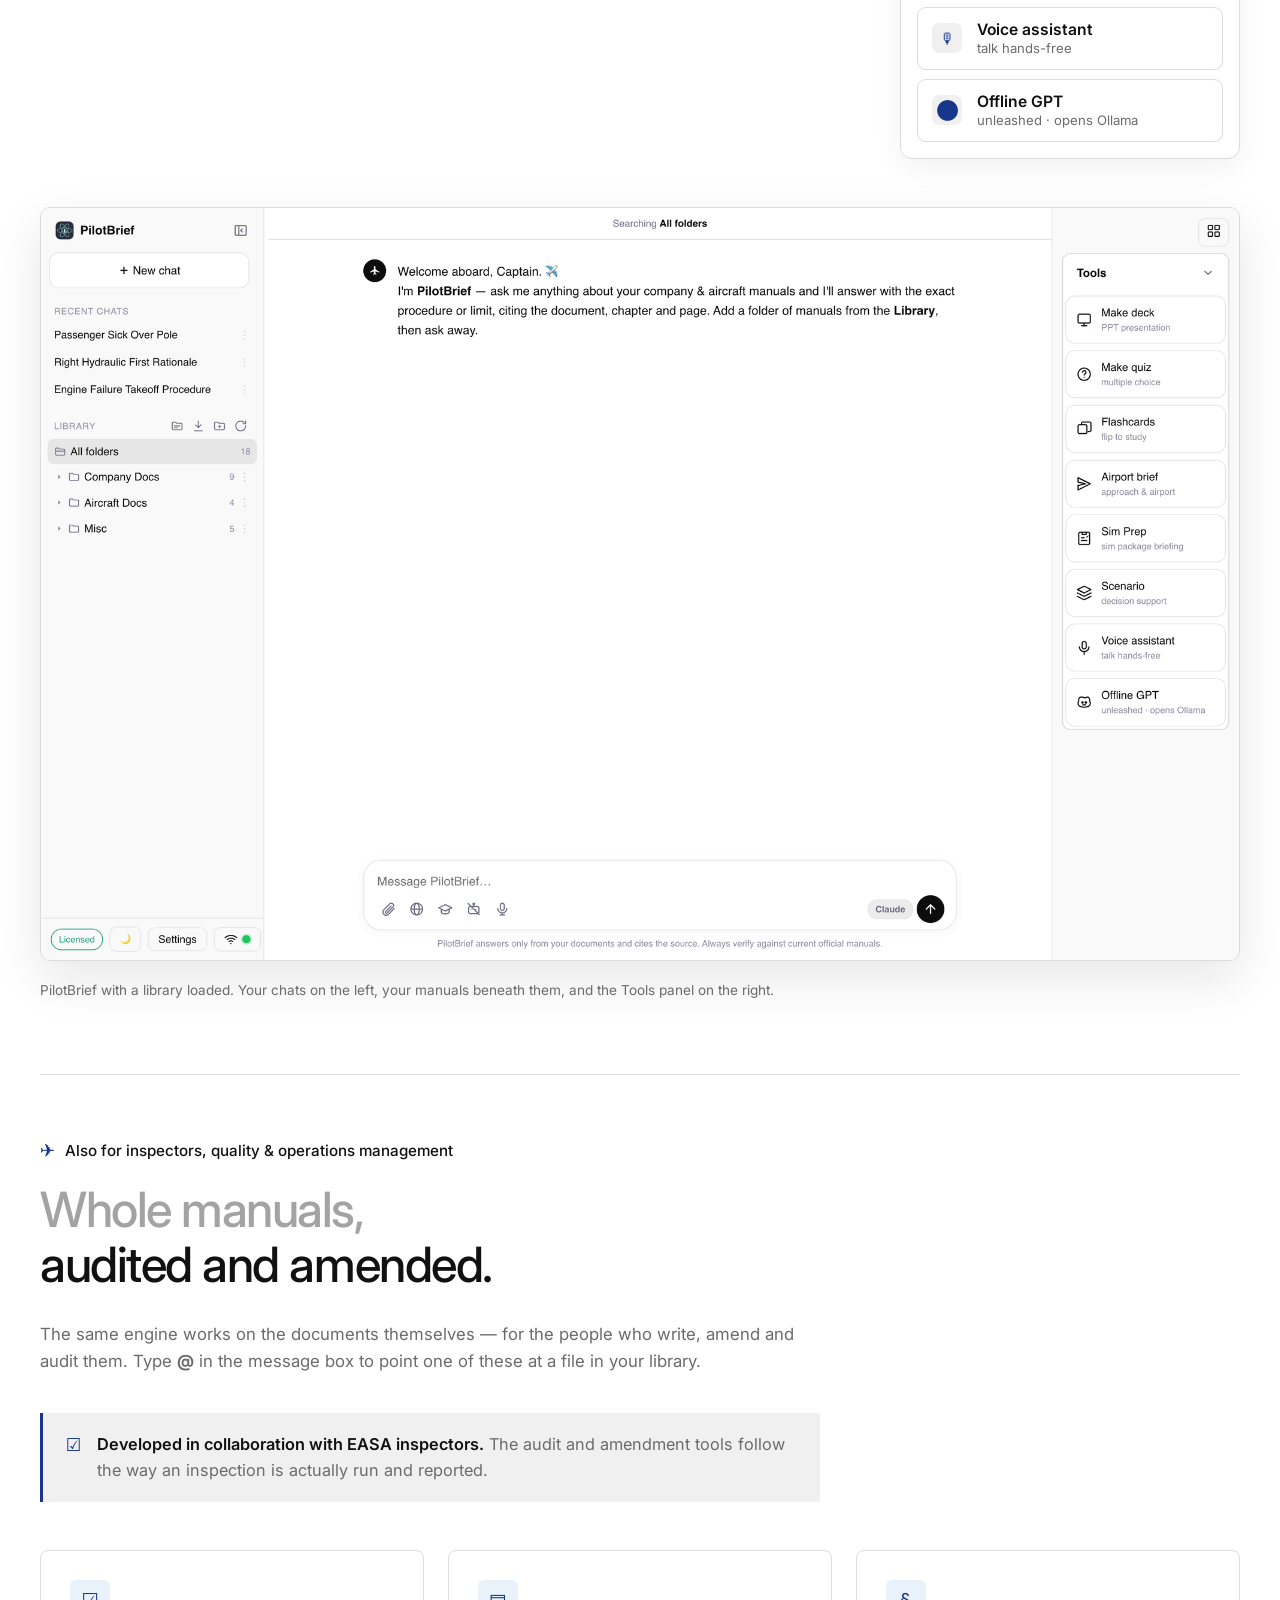
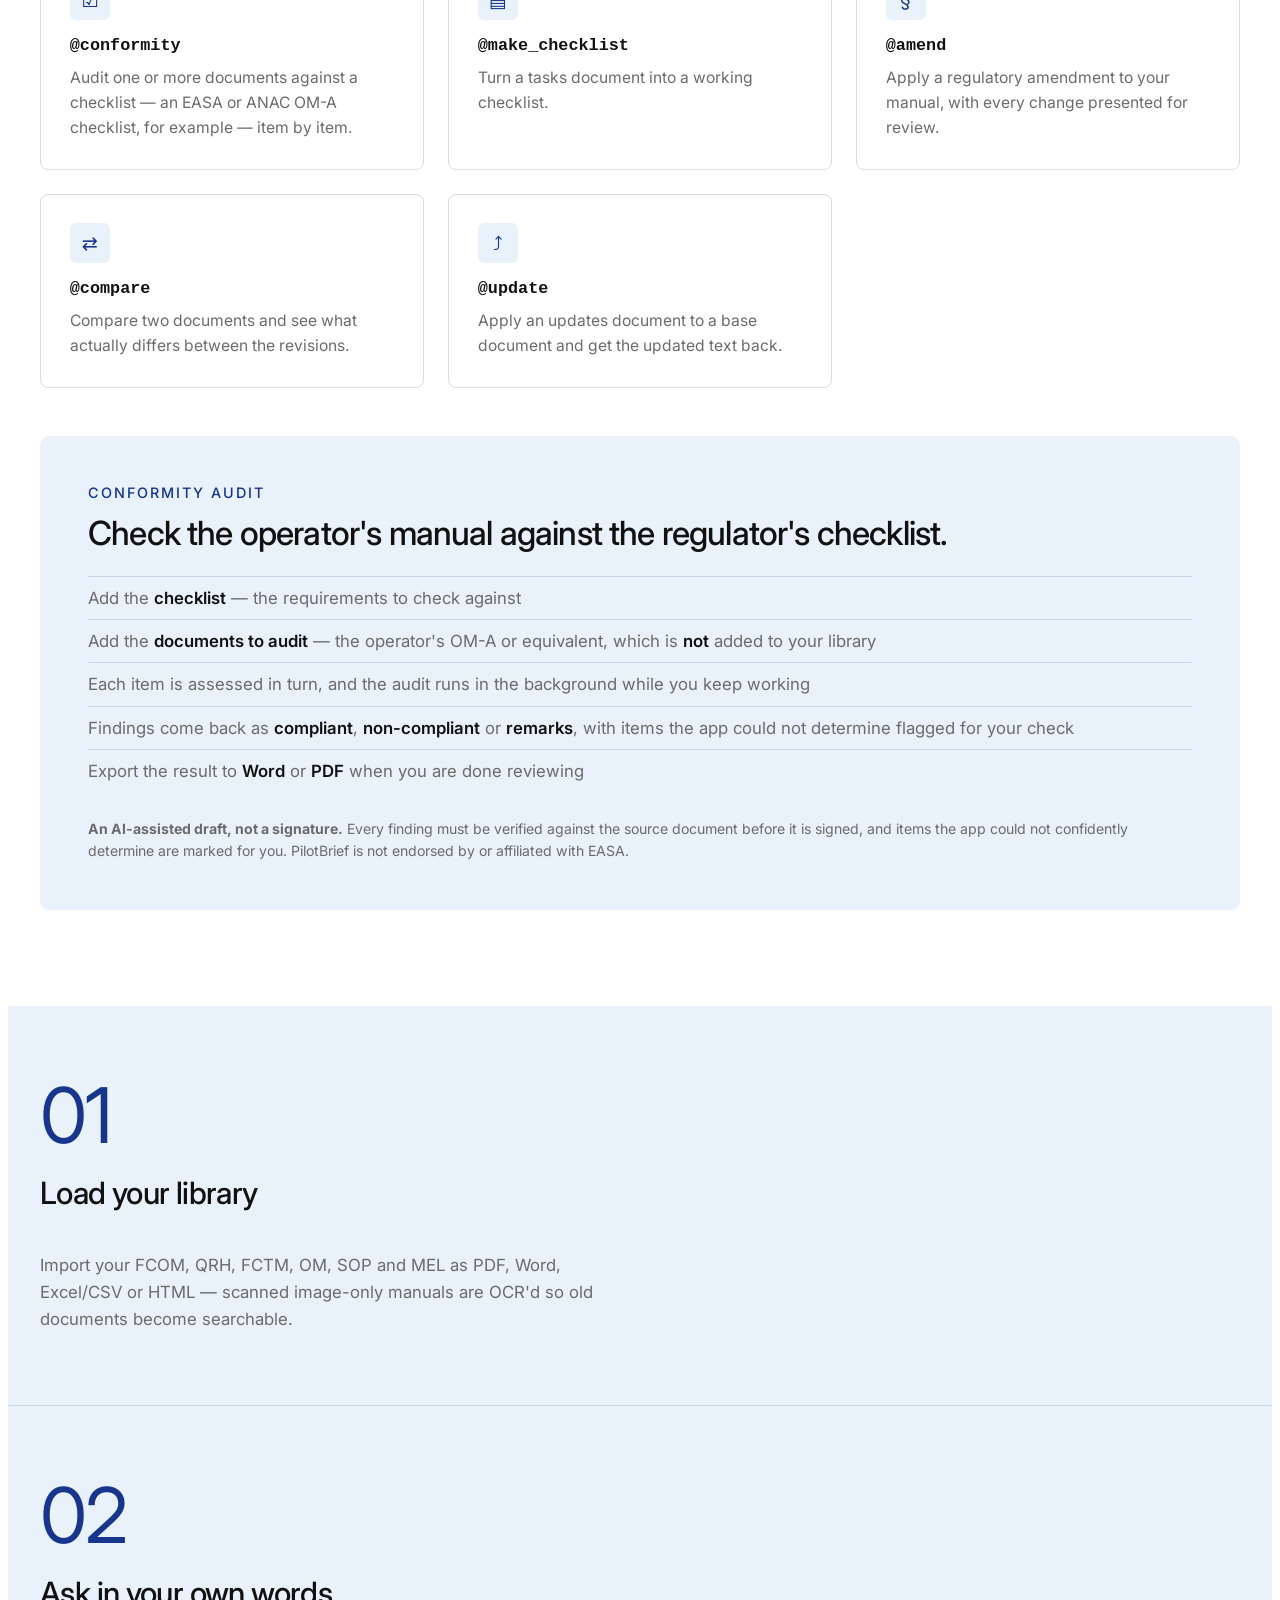
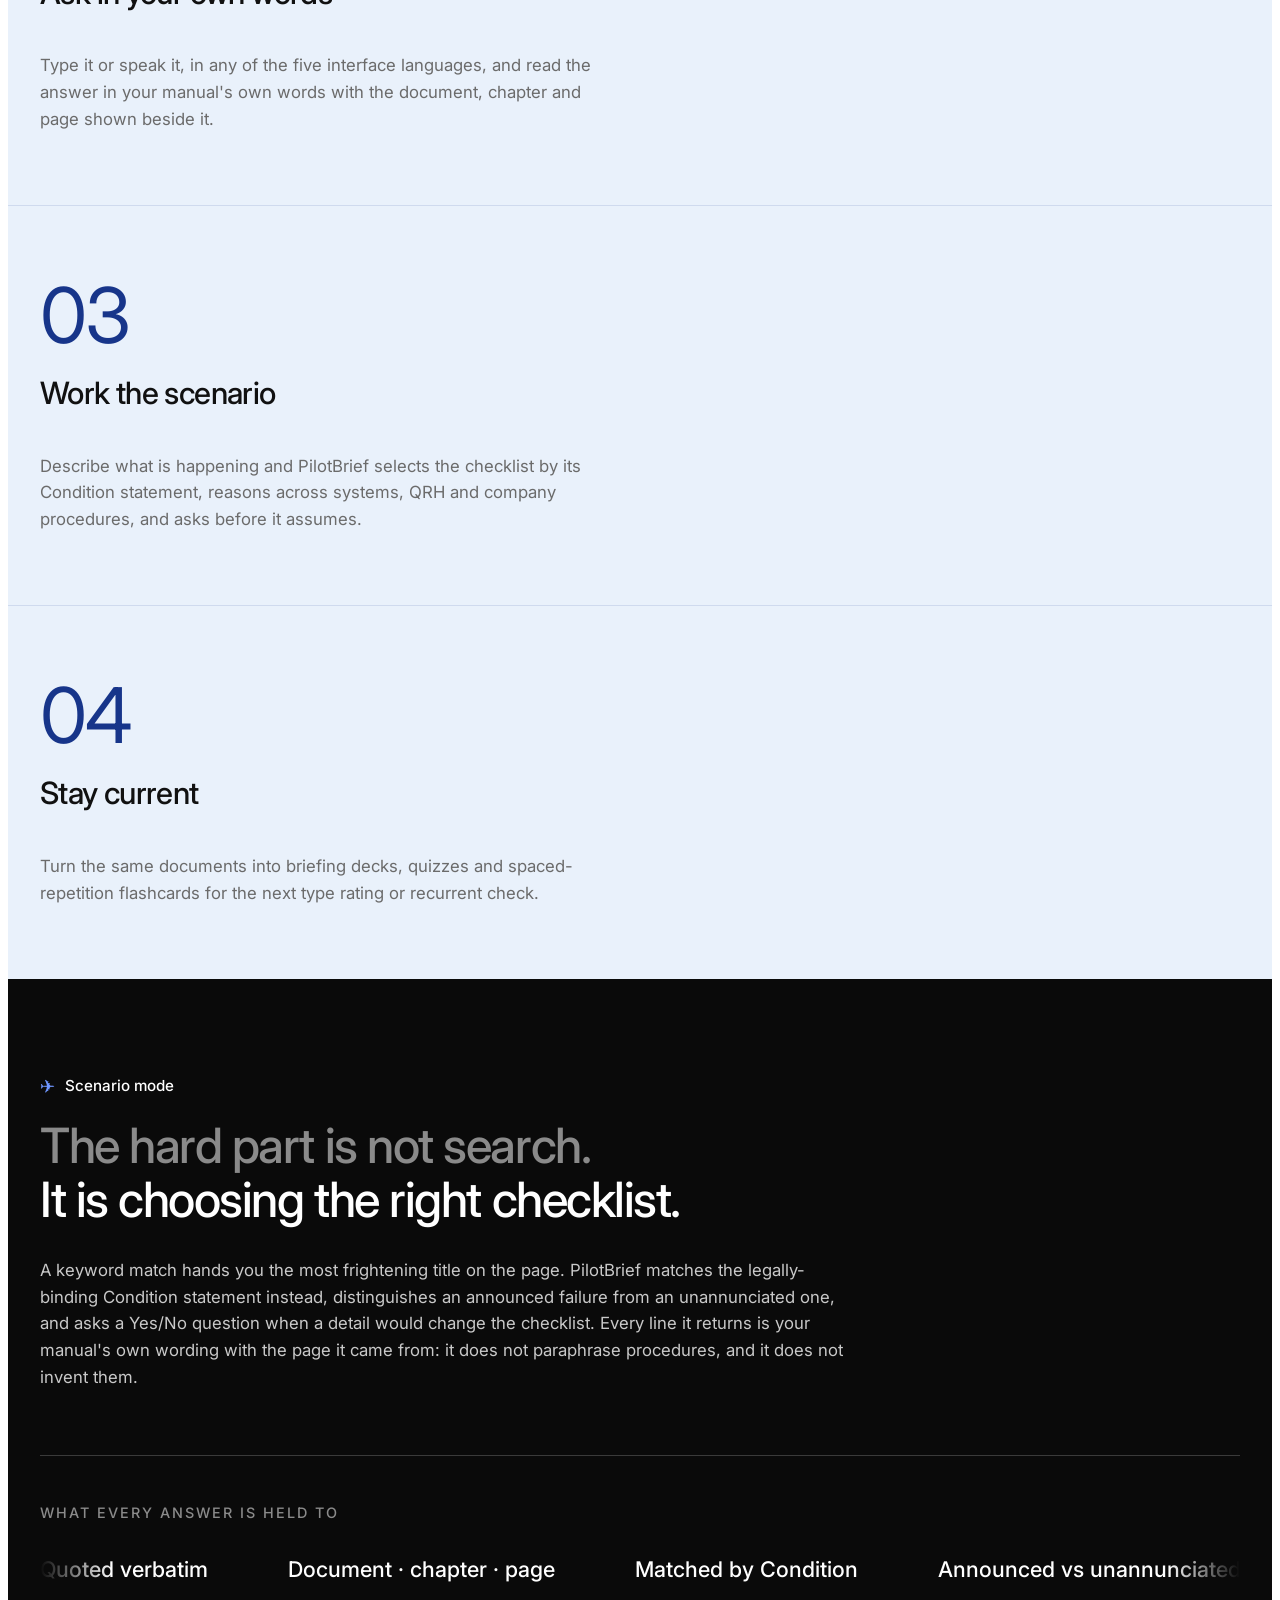
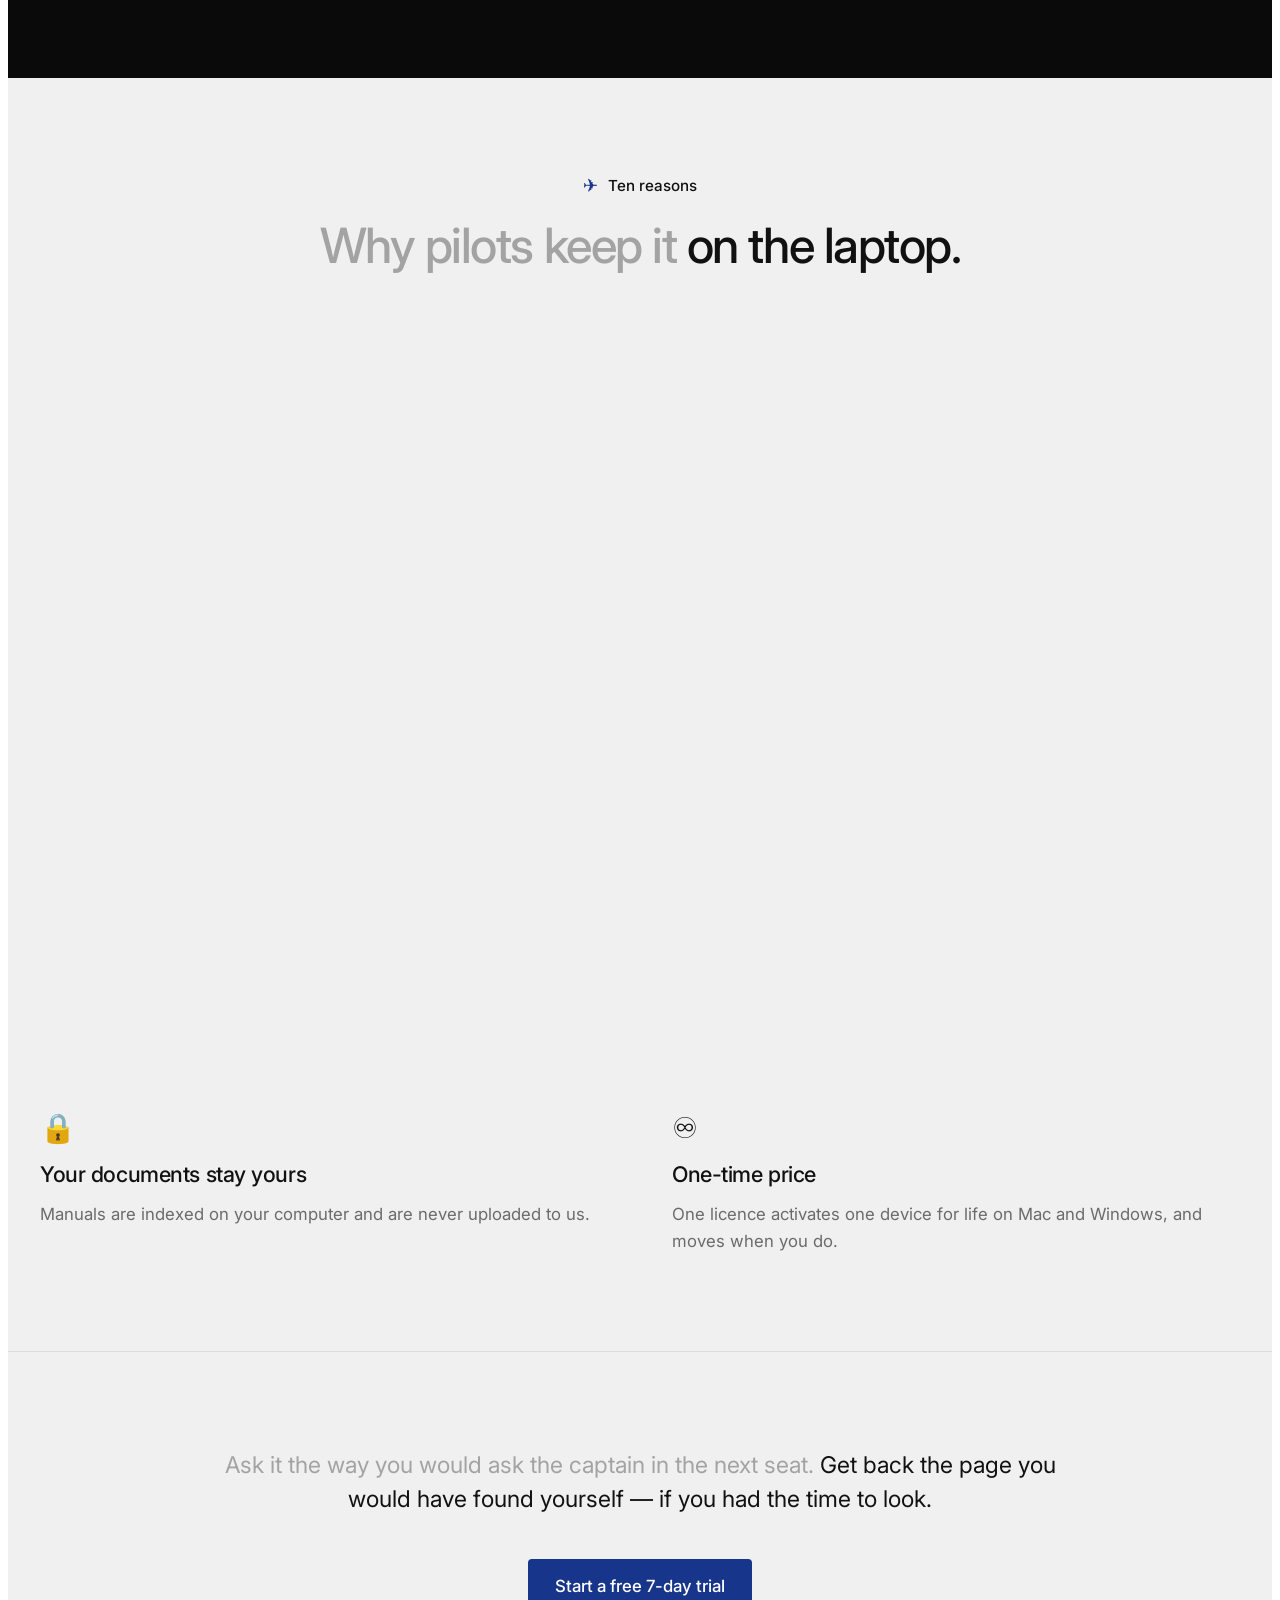
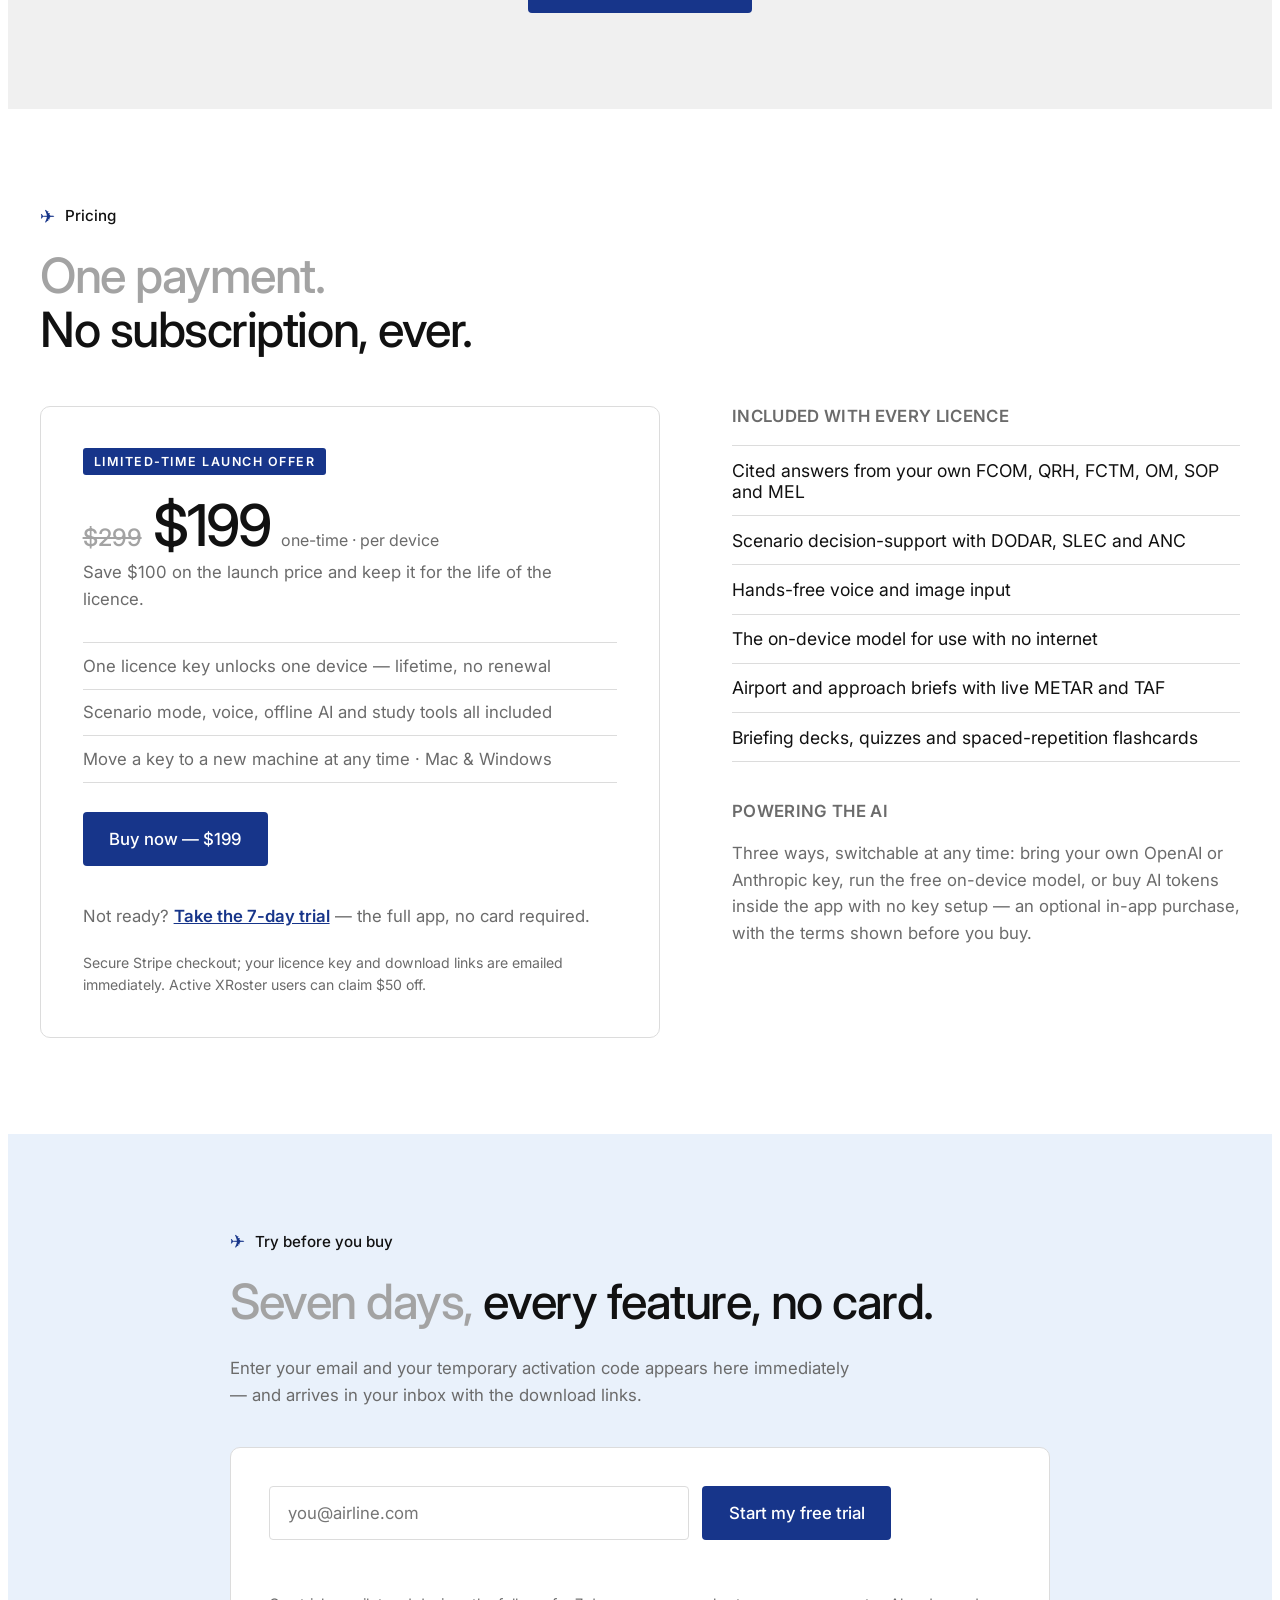
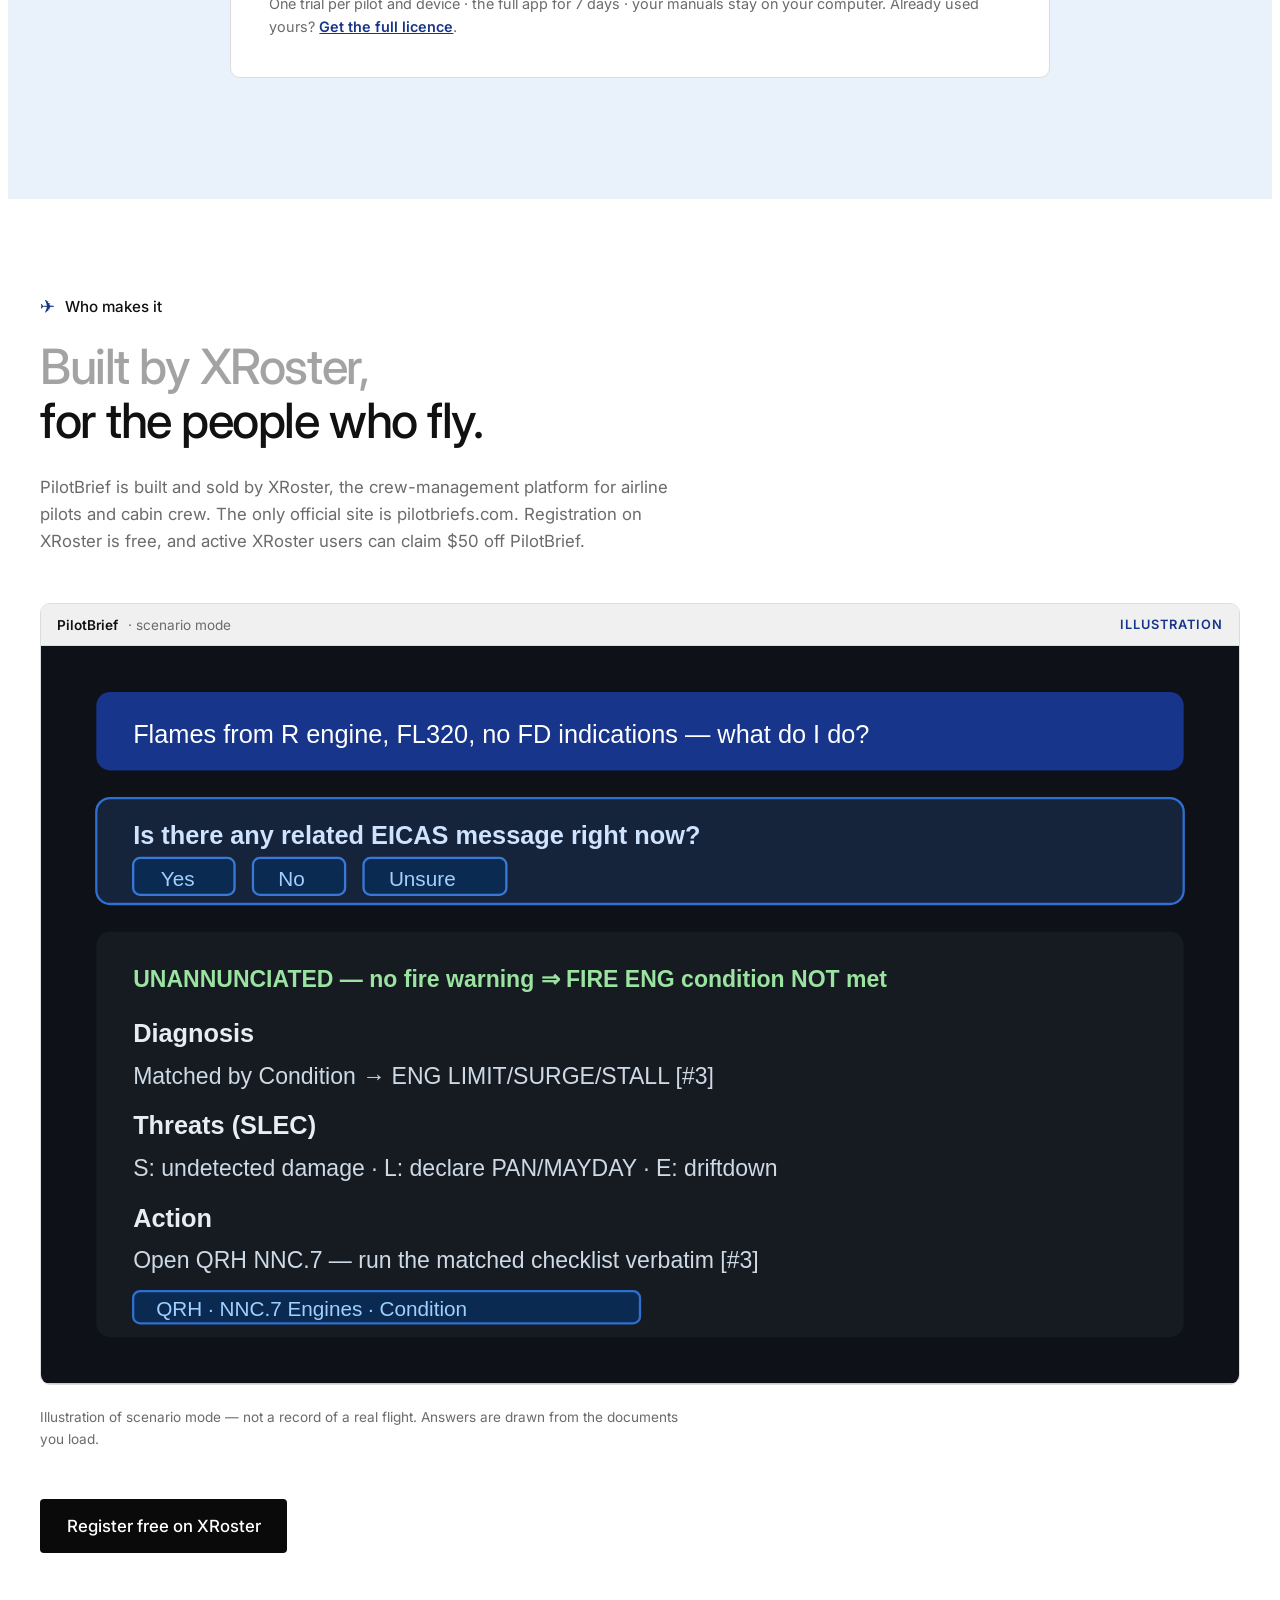
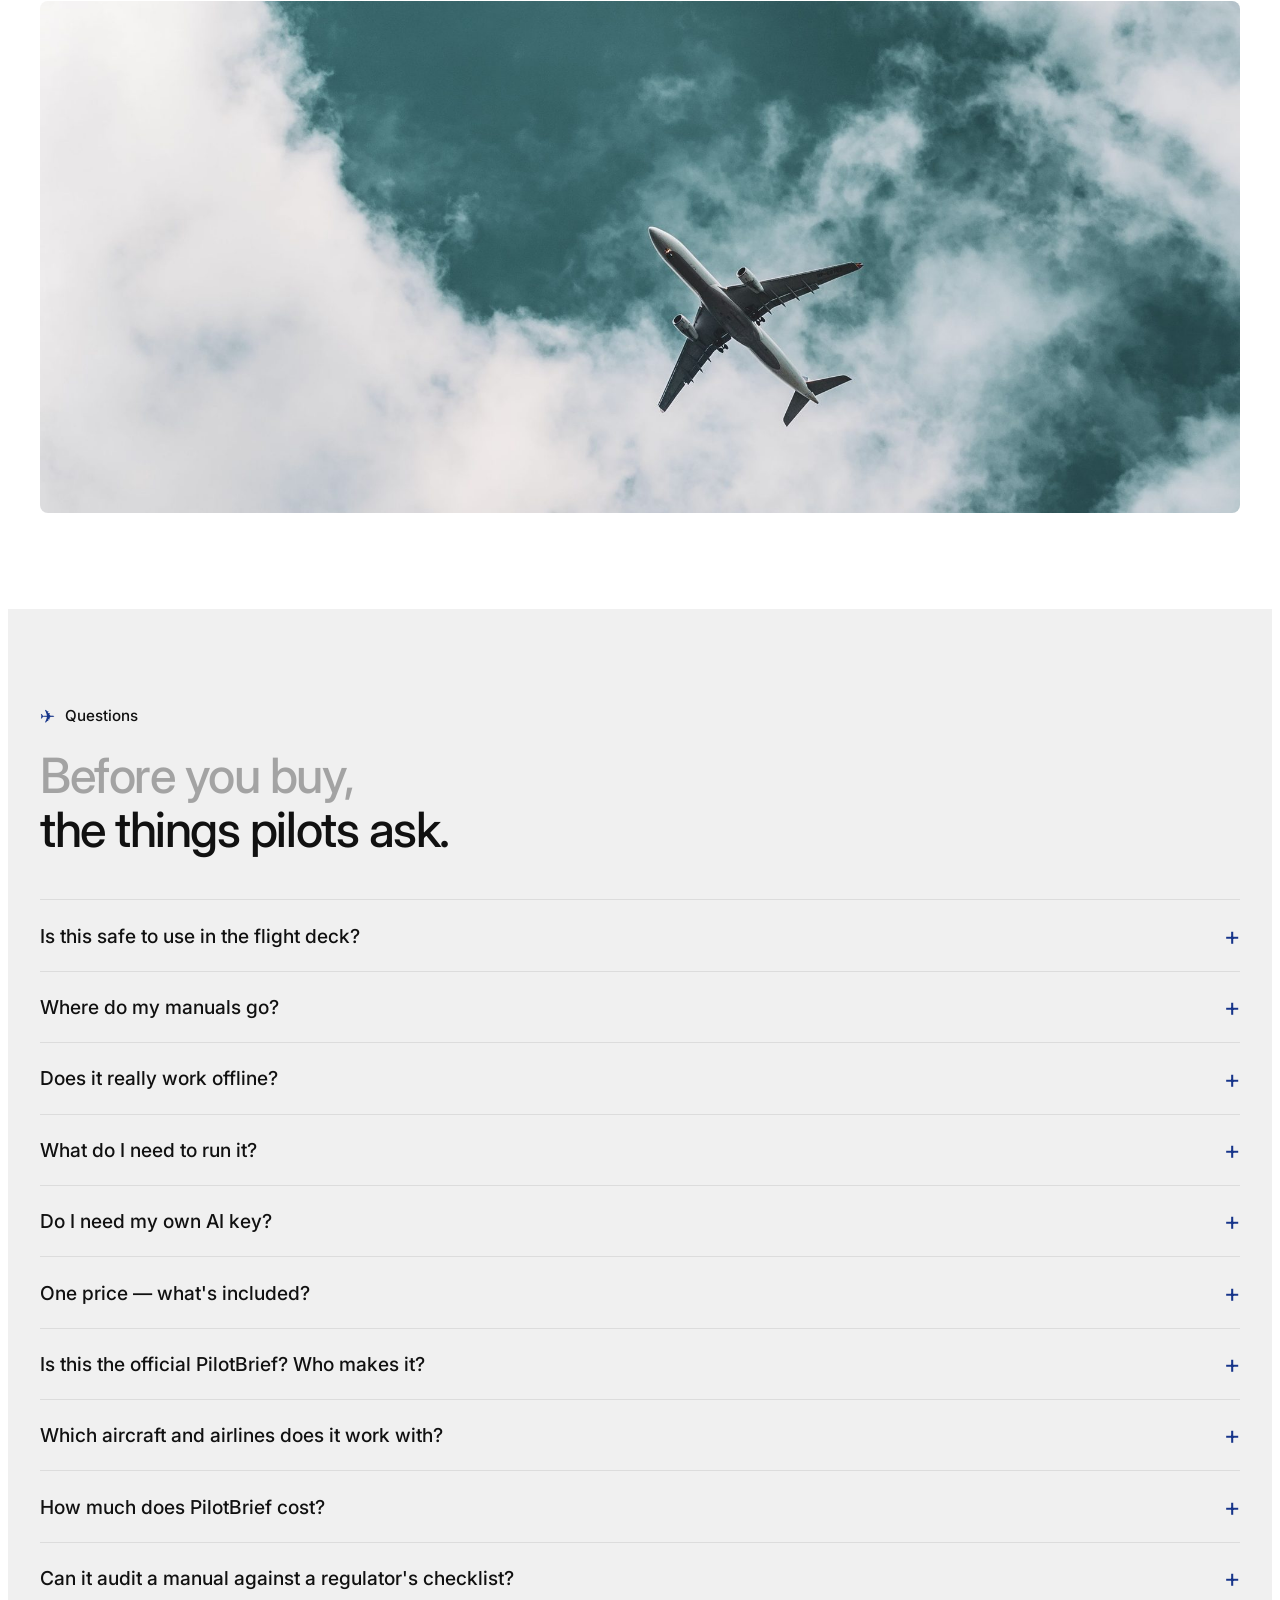
==== commit c5d014e8: "Show the app itself under the tools rail Adds the product screenshot below the reproduced Tools pane" ====
--- a/index.html
+++ b/index.html
@@ -71,7 +71,7 @@
       "url": "https://pilotbriefs.com/",
       "description": "A private AI co-pilot for airline pilots and operators. Ask your FCOM, QRH, FCTM, OM and SOPs in your own words and get verbatim, page-cited answers — plus scenario decision-support, document tools for inspectors and ops management (conformity audit, compare, update, amend, make_checklist), hands-free voice, and fully offline AI.",
       "image": "https://pilotbriefs.com/assets/og-image.png",
-      "screenshot": "https://pilotbriefs.com/assets/og-image.png",
+      "screenshot": "https://pilotbriefs.com/assets/app-tools.png",
       "softwareHelp": "https://pilotbriefs.com/download.html",
       "installUrl": "https://pilotbriefs.com/download.html",
       "downloadUrl": "https://pilotbriefs.com/download.html",
@@ -402,7 +402,12 @@
         <div class="row"><span class="ic">⬤</span><div><b>Offline GPT</b><small>unleashed · opens Ollama</small></div></div>
       </div>
     </div>
-    <p class="cap" style="margin:1.4rem 0 0">Illustration of the app's Tools panel.</p>
+
+    <figure class="shot">
+      <img src="assets/app-tools.png" width="2000" height="1256" loading="lazy"
+           alt="PilotBrief with a manual library loaded and the Tools panel open on the right: Make deck, Make quiz, Flashcards, Airport brief, Sim Prep, Scenario, Voice assistant and Offline GPT.">
+    </figure>
+    <p class="cap" style="margin:1.2rem 0 0">PilotBrief with a library loaded. Your chats on the left, your manuals beneath them, and the Tools panel on the right.</p>
 
     <hr style="border:0;border-top:1px solid var(--e-line);margin:4.5rem 0 0">
 
--- a/assets/ecs.css
+++ b/assets/ecs.css
@@ -223,8 +223,8 @@
 /* ── shared components for the sub-pages (download / success / account) ── */
 .ecs .keyrow { display: flex; align-items: center; gap: 1rem; justify-content: space-between; background: var(--e-bg); border: 1px solid var(--e-line); border-radius: 6px; padding: .9rem 1.1rem; margin: .6rem 0; flex-wrap: wrap; }
 .ecs .keyrow code { font-family: ui-monospace, Menlo, Consolas, monospace; font-size: 1.05rem; letter-spacing: .04em; word-break: break-all; color: var(--e-ink); }
-.ecs .copy { flex: none; background: transparent; color: var(--e-ink); border: 1px solid var(--e-ink); border-radius: 4px; padding: .5rem 1rem; font: inherit; font-size: .9rem; font-weight: 500; cursor: pointer; }
-.ecs .copy:hover { background: var(--e-ink); color: #fff; }
+.ecs .copybtn { flex: none; background: transparent; color: var(--e-ink); border: 1px solid var(--e-ink); border-radius: 4px; padding: .5rem 1rem; font: inherit; font-size: .9rem; font-weight: 500; cursor: pointer; }
+.ecs .copybtn:hover { background: var(--e-ink); color: #fff; }
 .ecs .box { background: #fff; border: 1px solid var(--e-line); border-radius: 10px; padding: 1.8rem; margin: 1.6rem 0; }
 .ecs .spin { display: inline-block; width: 15px; height: 15px; border: 2px solid var(--e-line); border-top-color: var(--e-blue); border-radius: 50%; animation: sp .7s linear infinite; vertical-align: -2px; margin-right: .5rem; }
 @keyframes sp { to { transform: rotate(360deg); } }
@@ -255,6 +255,10 @@
 .ecs .foot-min .row { display: flex; flex-wrap: wrap; gap: 1.4rem; margin-bottom: 1.2rem; }
 .ecs [hidden] { display: none !important; }
 
+/* ── product screenshot ── */
+.ecs .shot { margin: 3rem 0 0; border: 1px solid var(--e-line); border-radius: 10px; overflow: hidden; background: #fff; box-shadow: 0 18px 50px rgba(15,23,42,.10); }
+.ecs .shot img { display: block; width: 100%; height: auto; }
+
 /* ── the app's Tools rail, reproduced ── */
 .ecs .toolsplit { display: grid; grid-template-columns: 1fr minmax(0, 340px); gap: 3rem 4rem; align-items: start; margin-top: 3rem; }
 @media (max-width: 900px) { .ecs .toolsplit { grid-template-columns: 1fr; gap: 2.4rem; } }
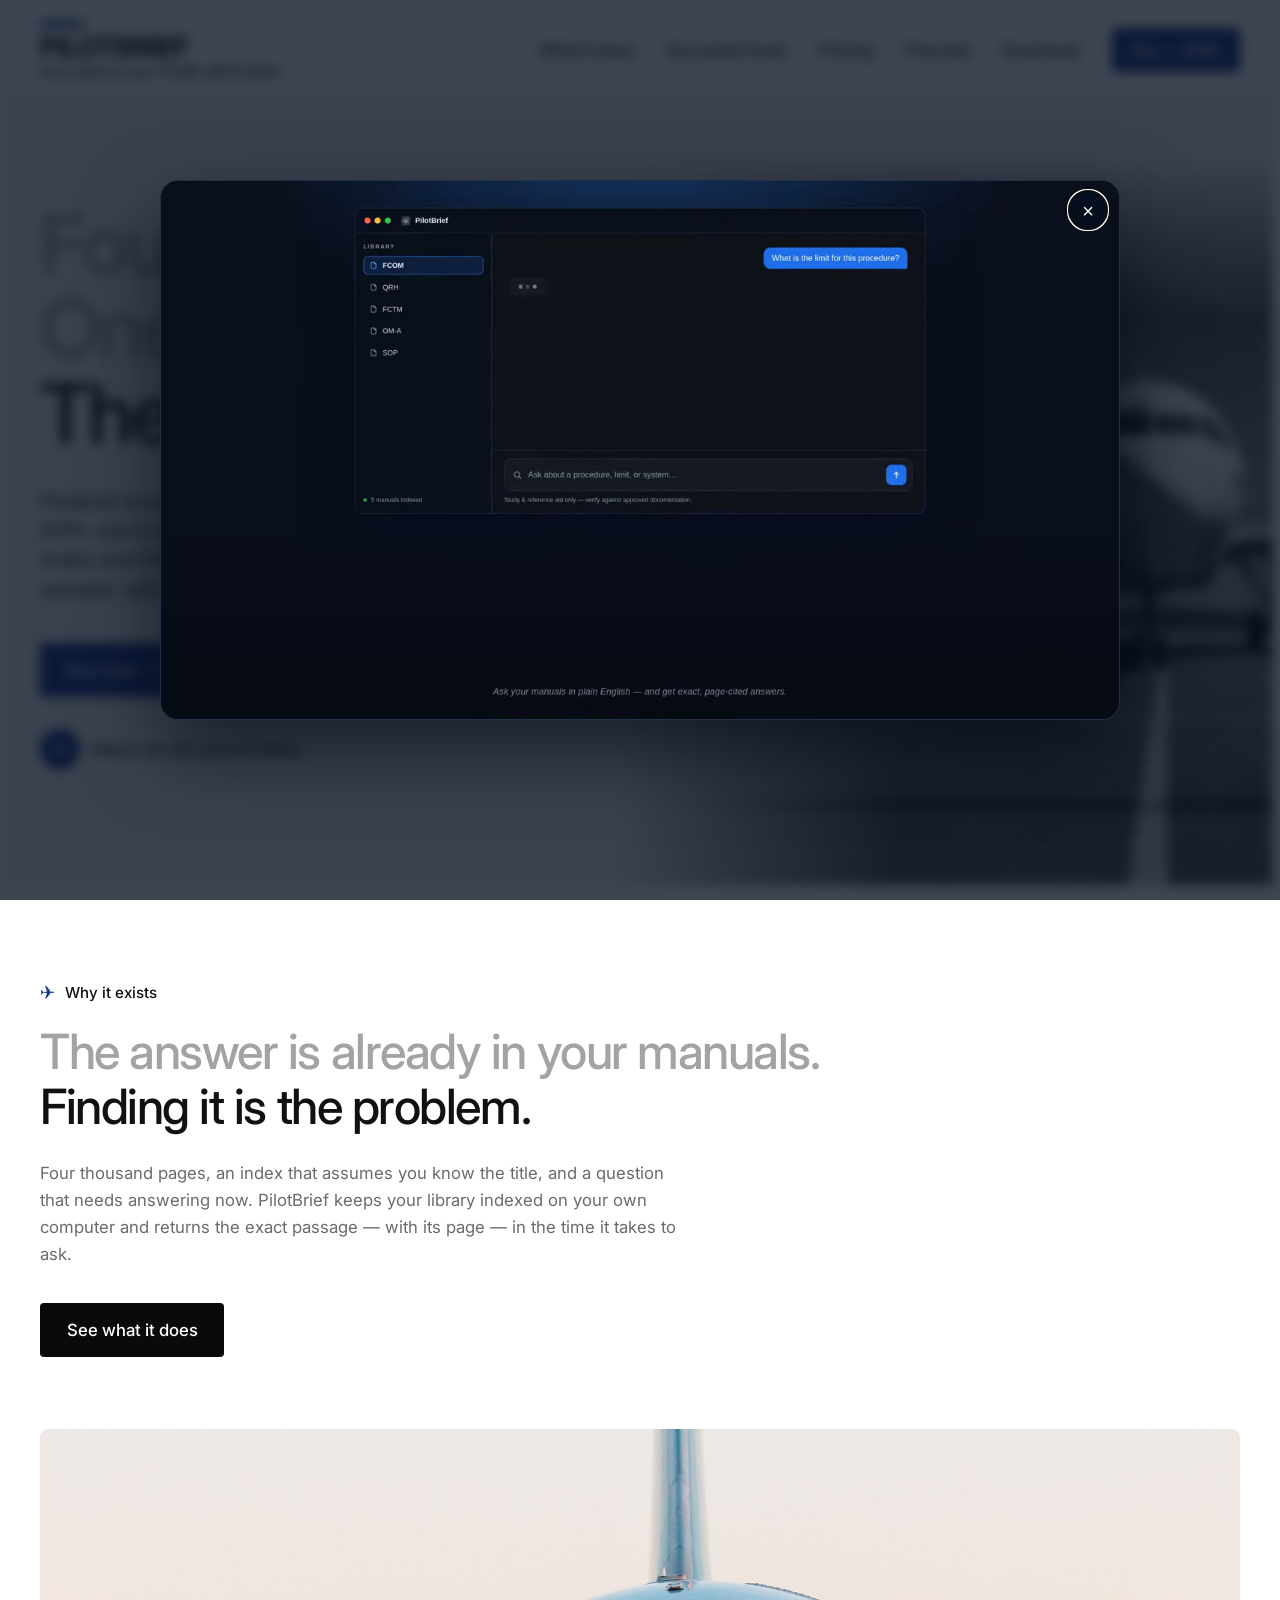
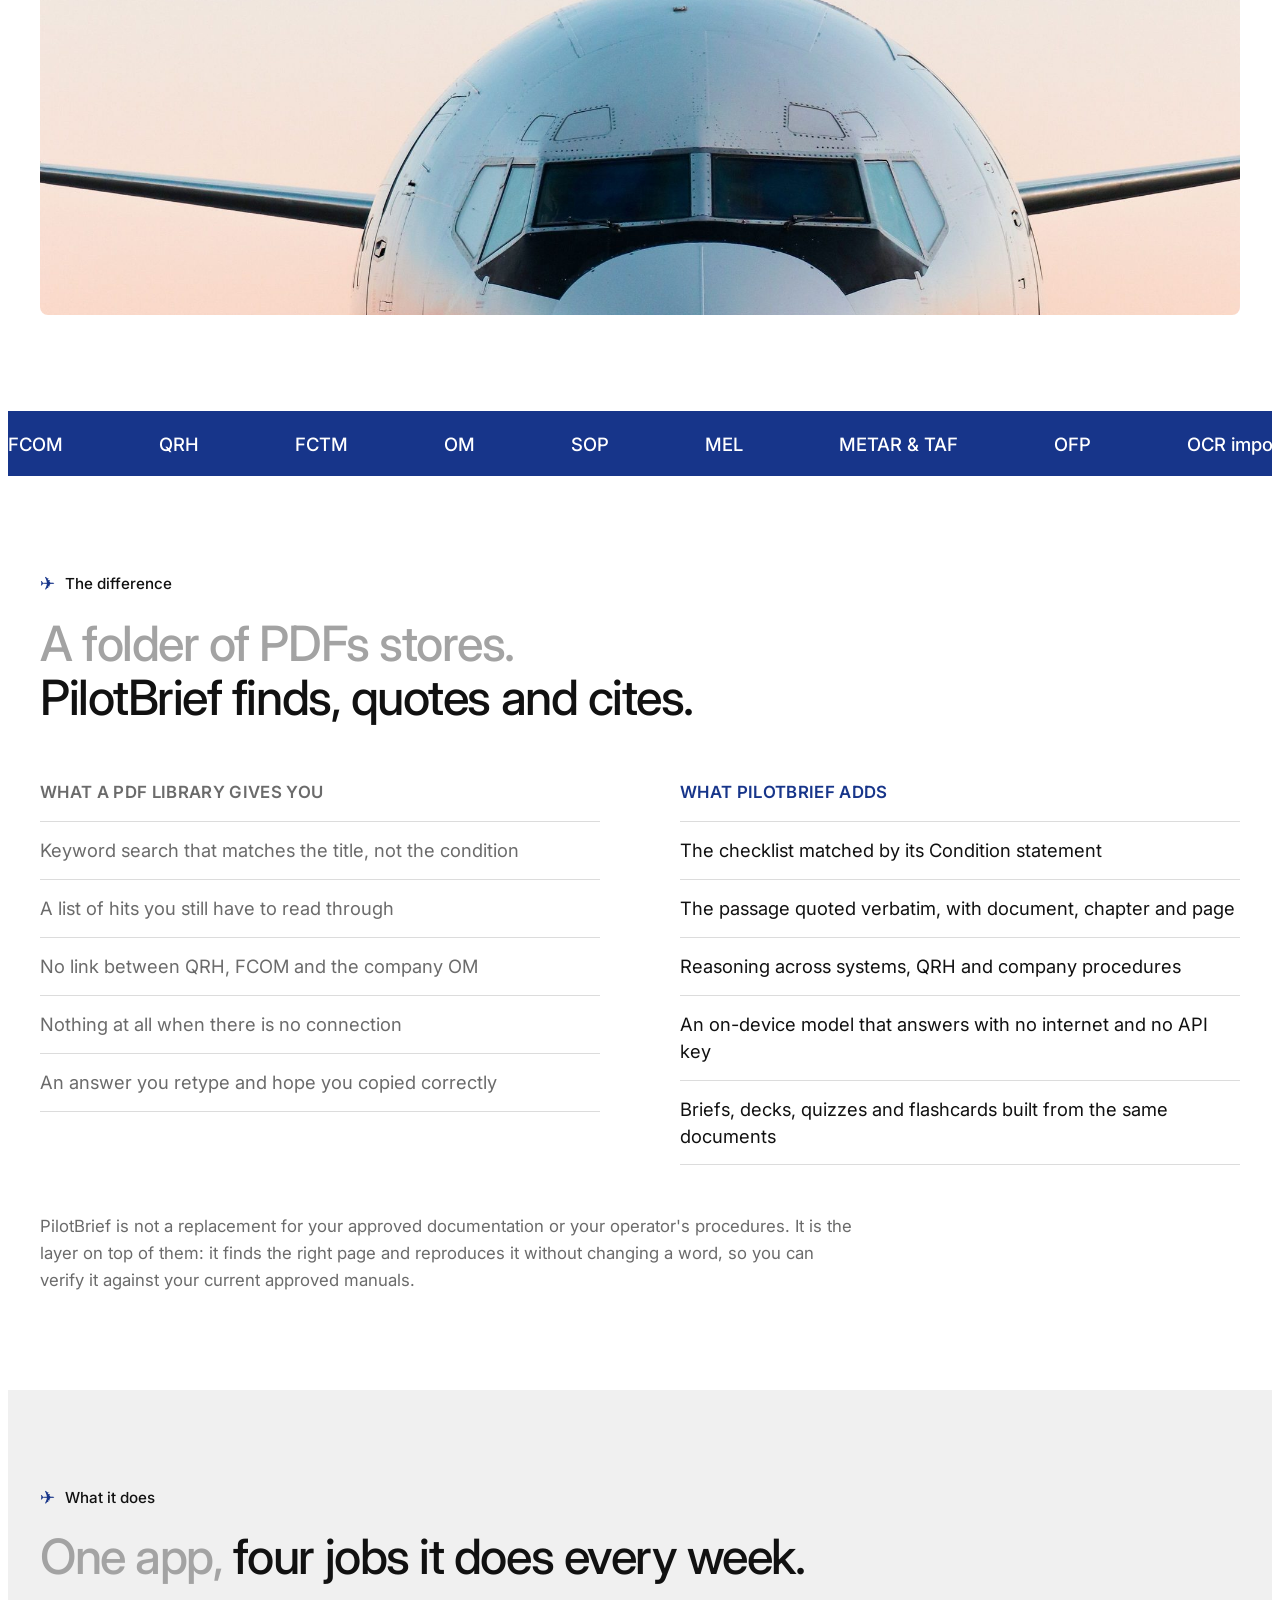
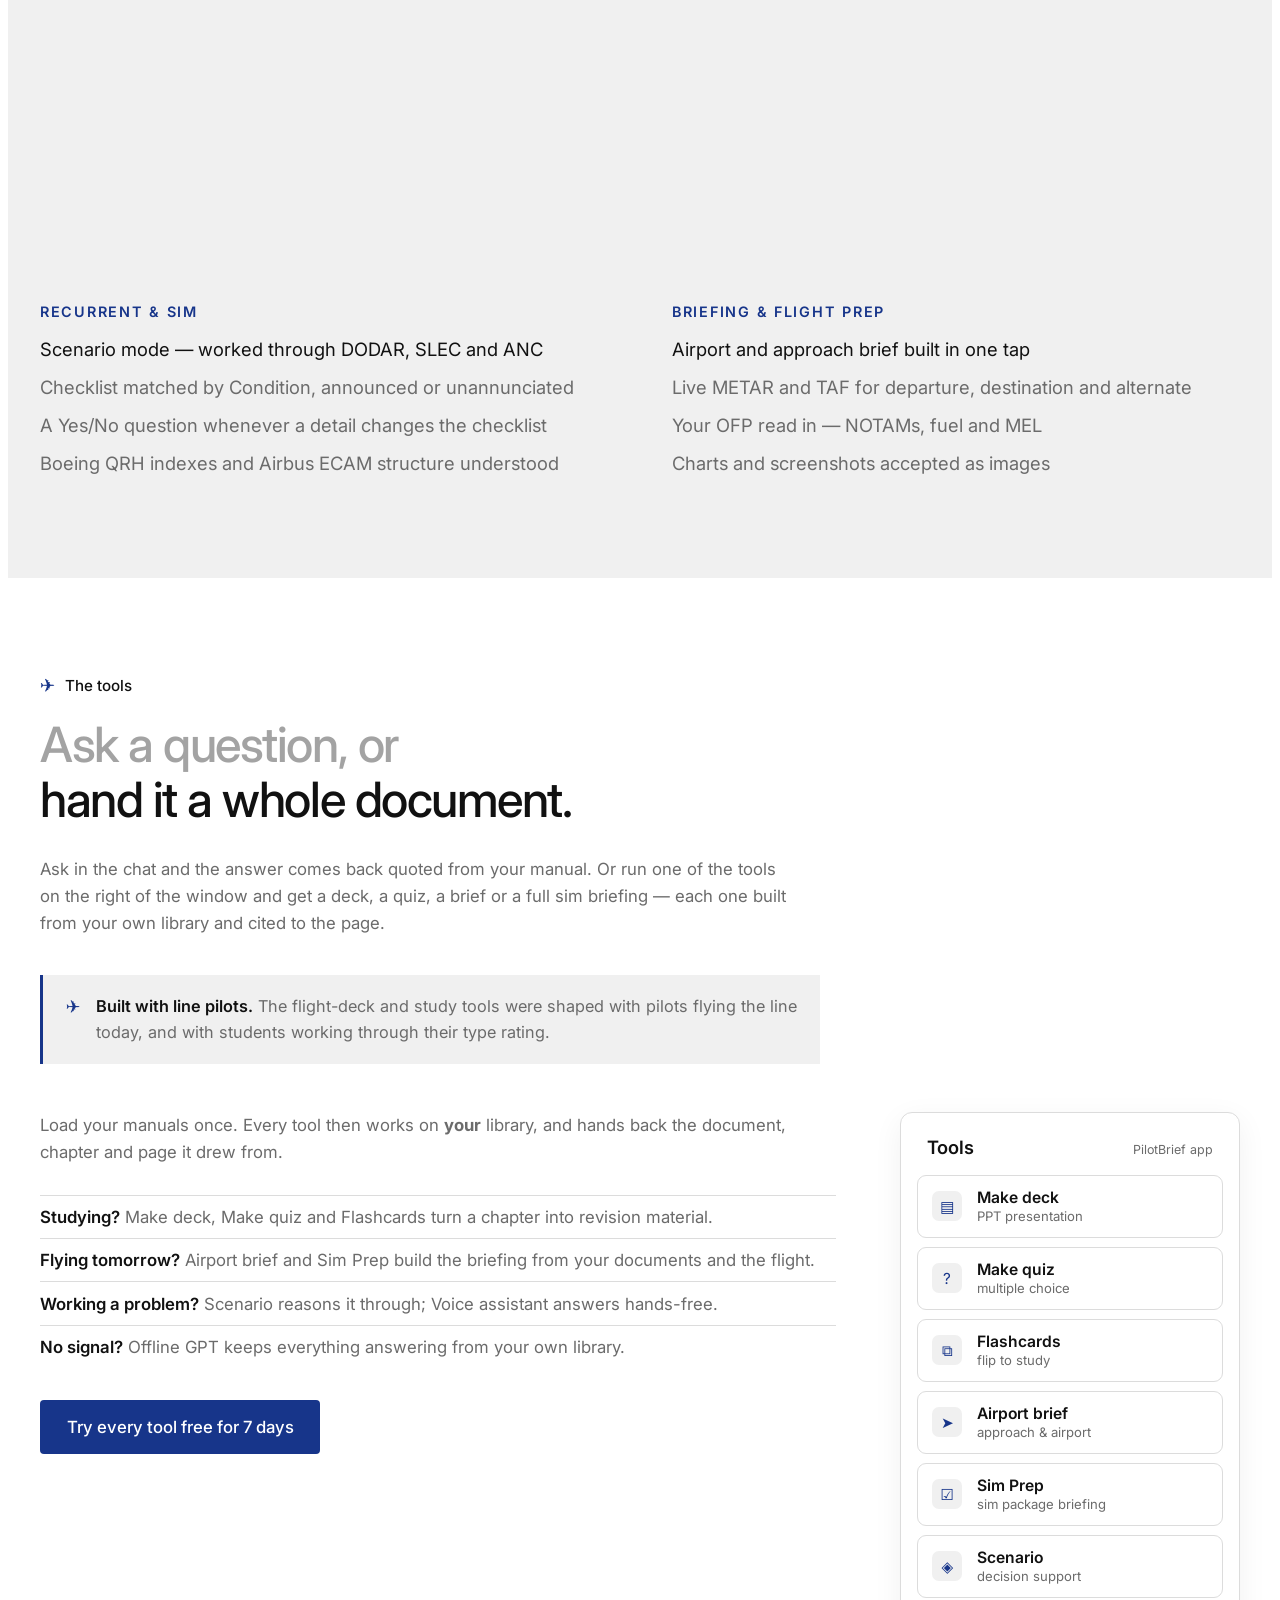
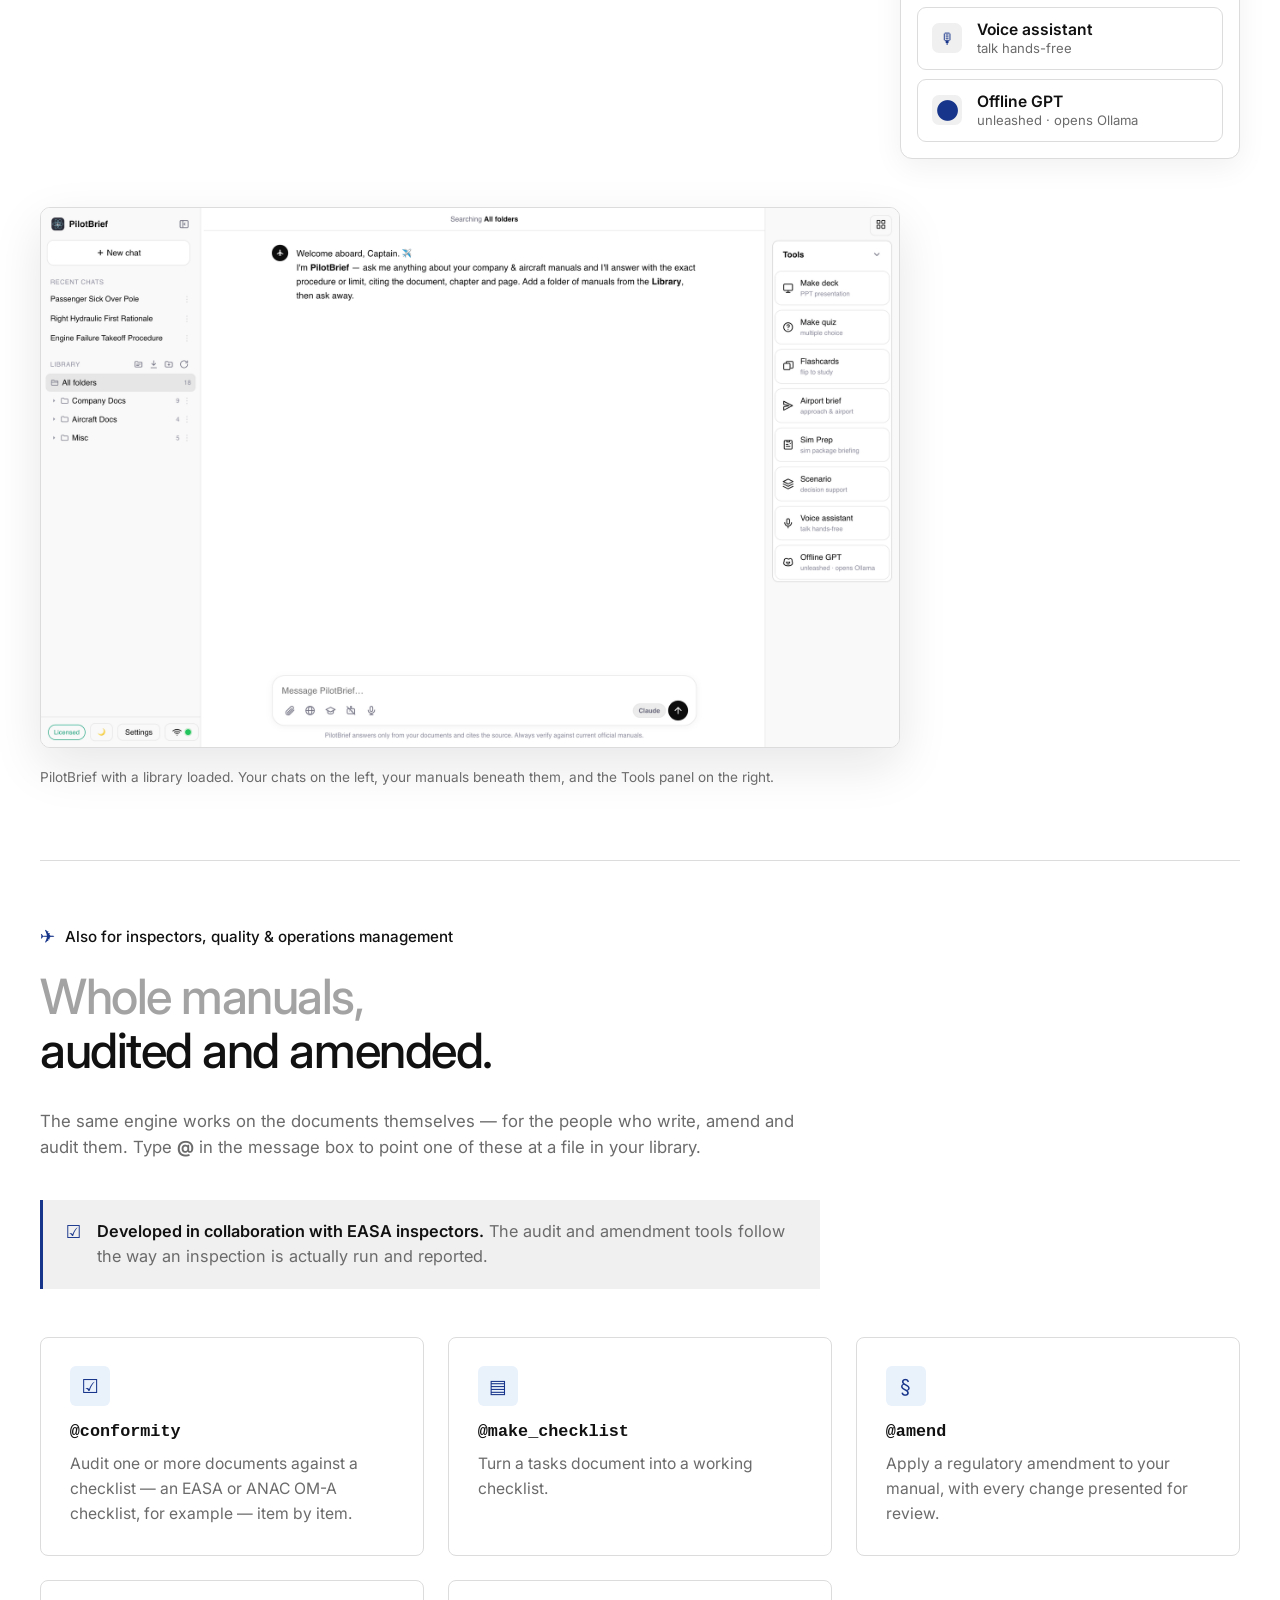
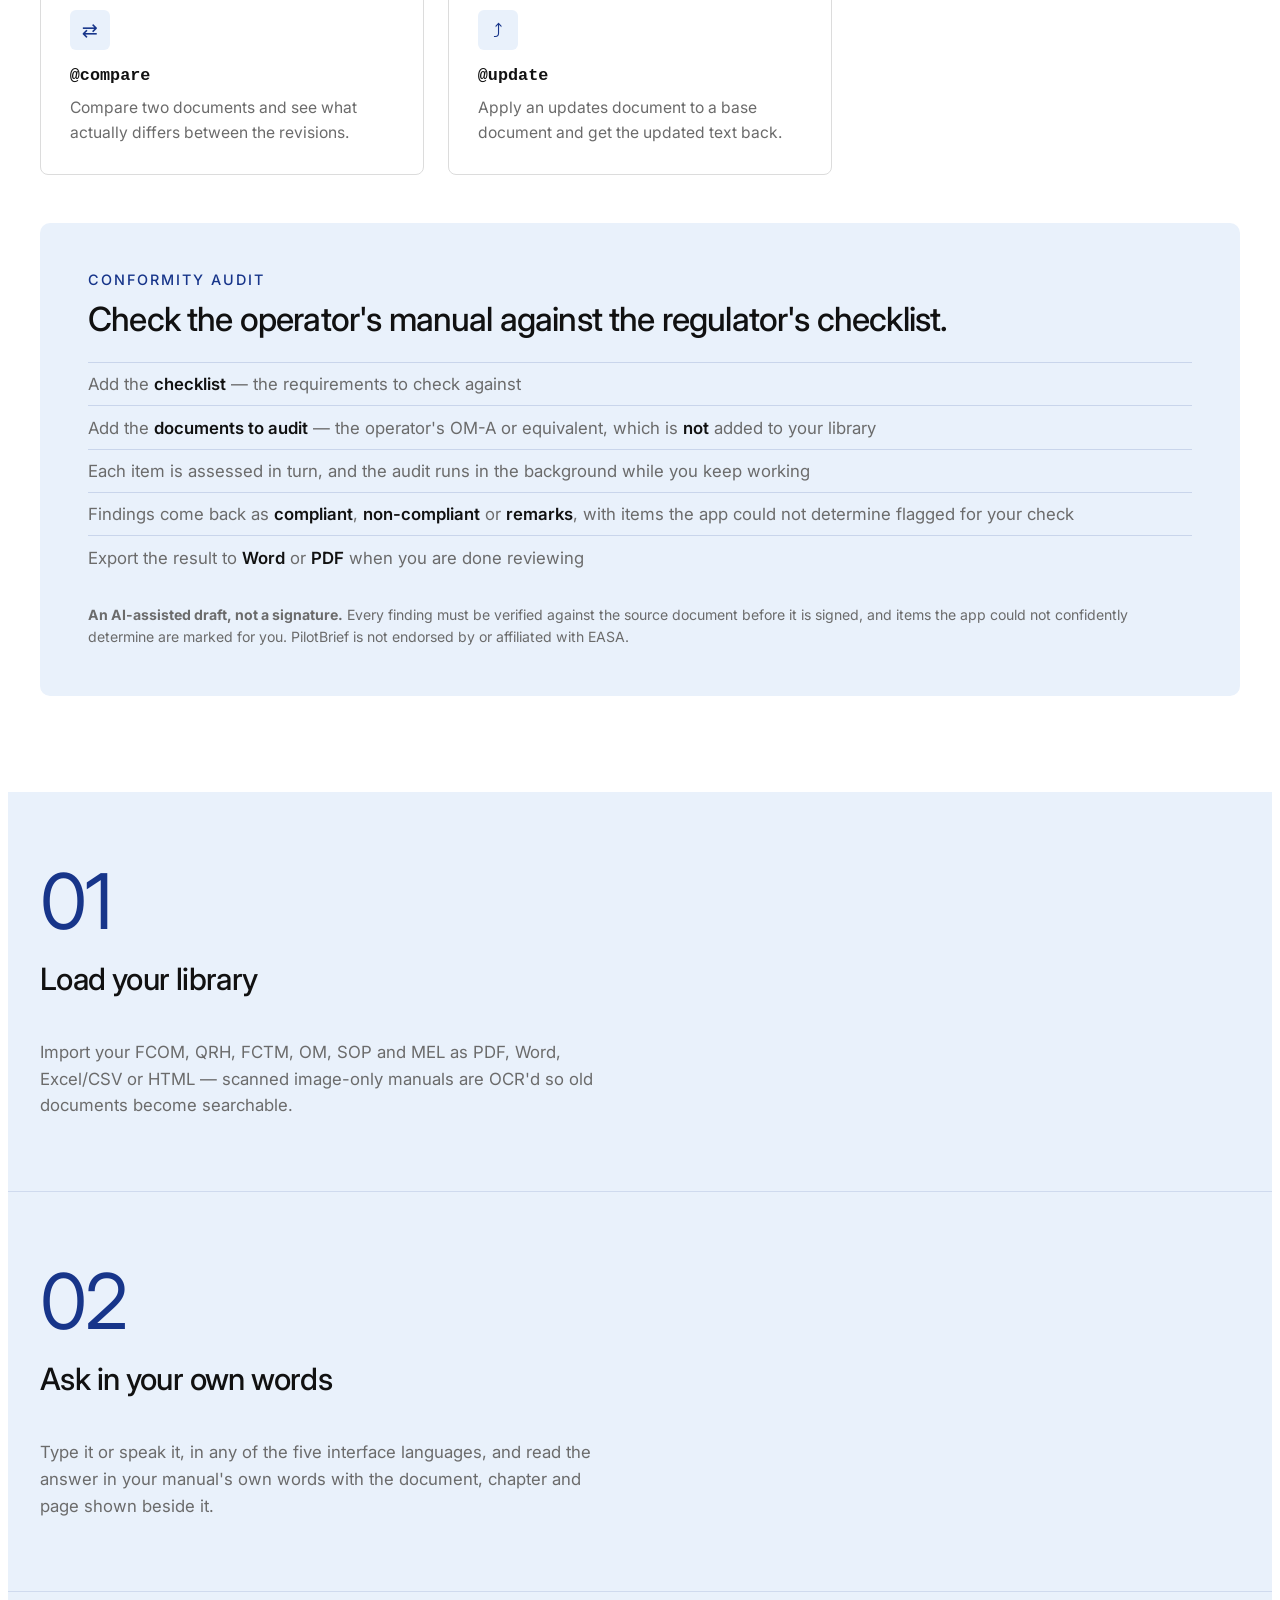
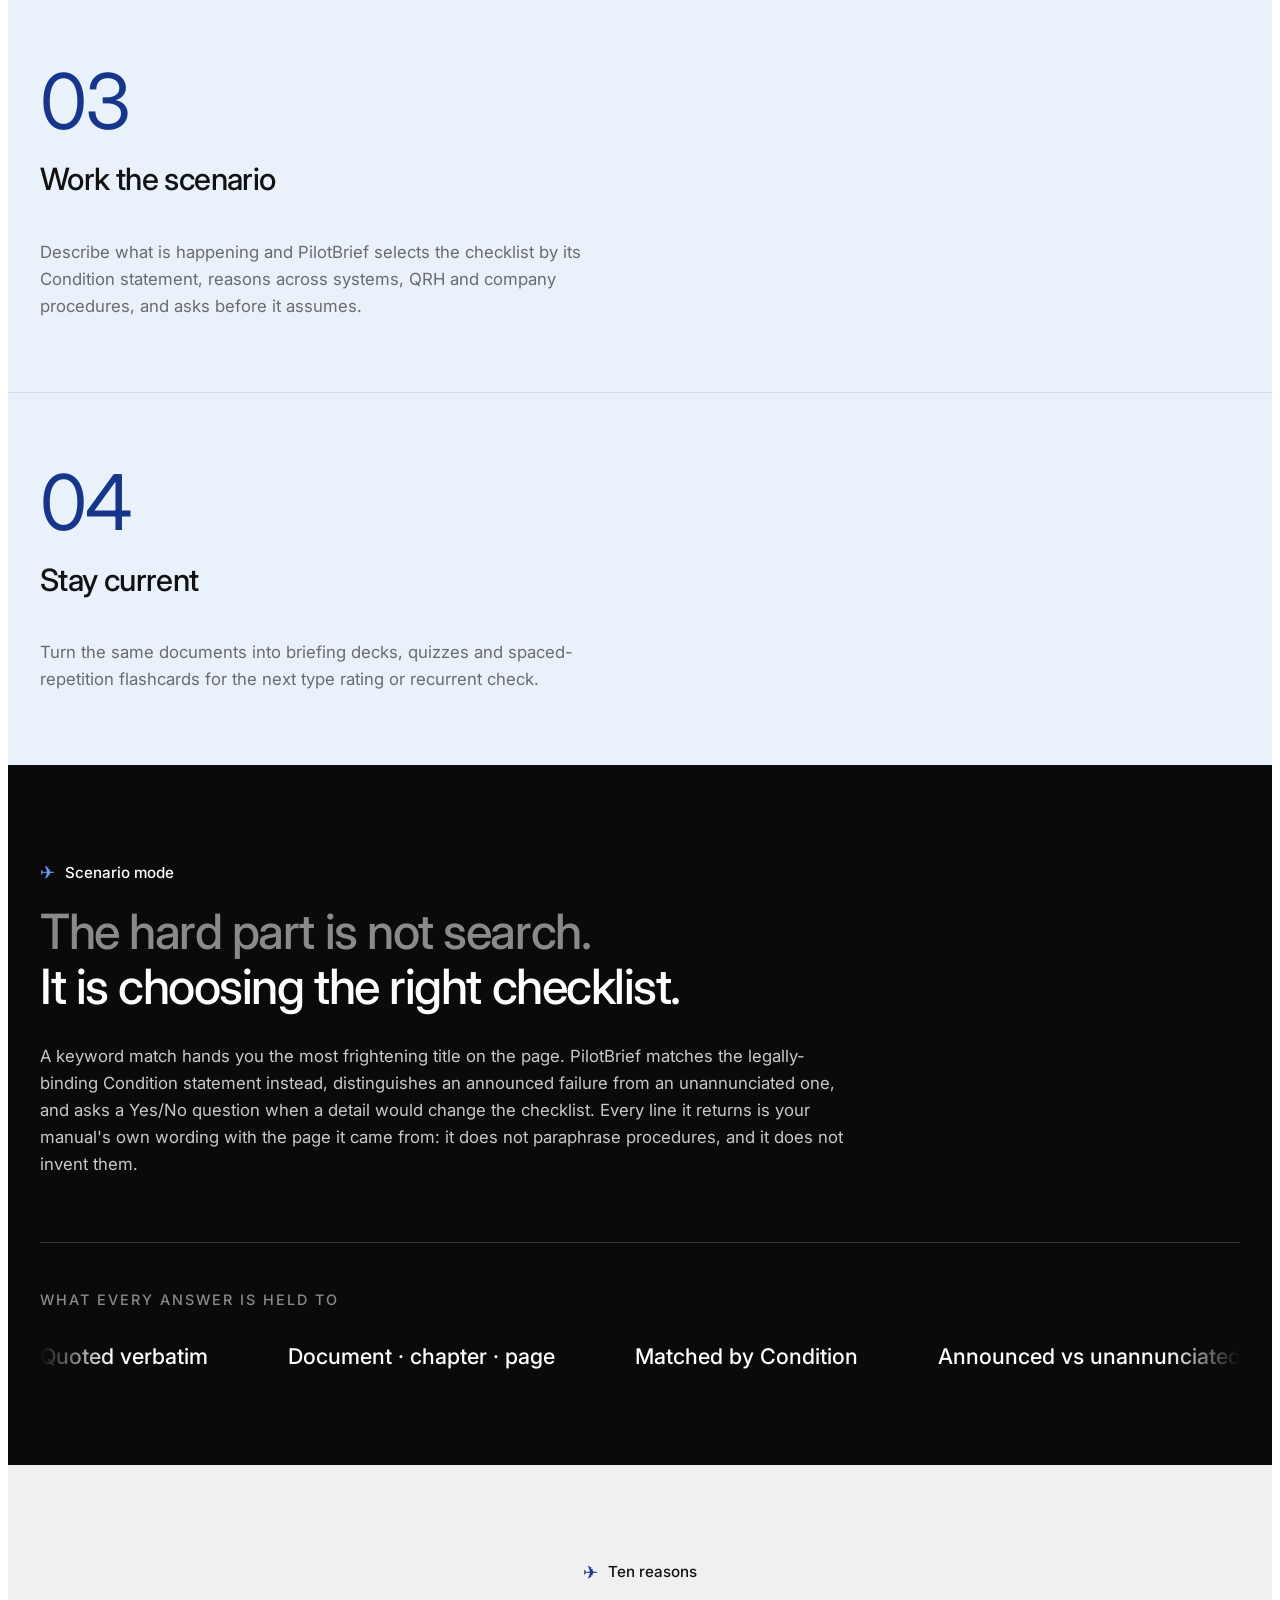
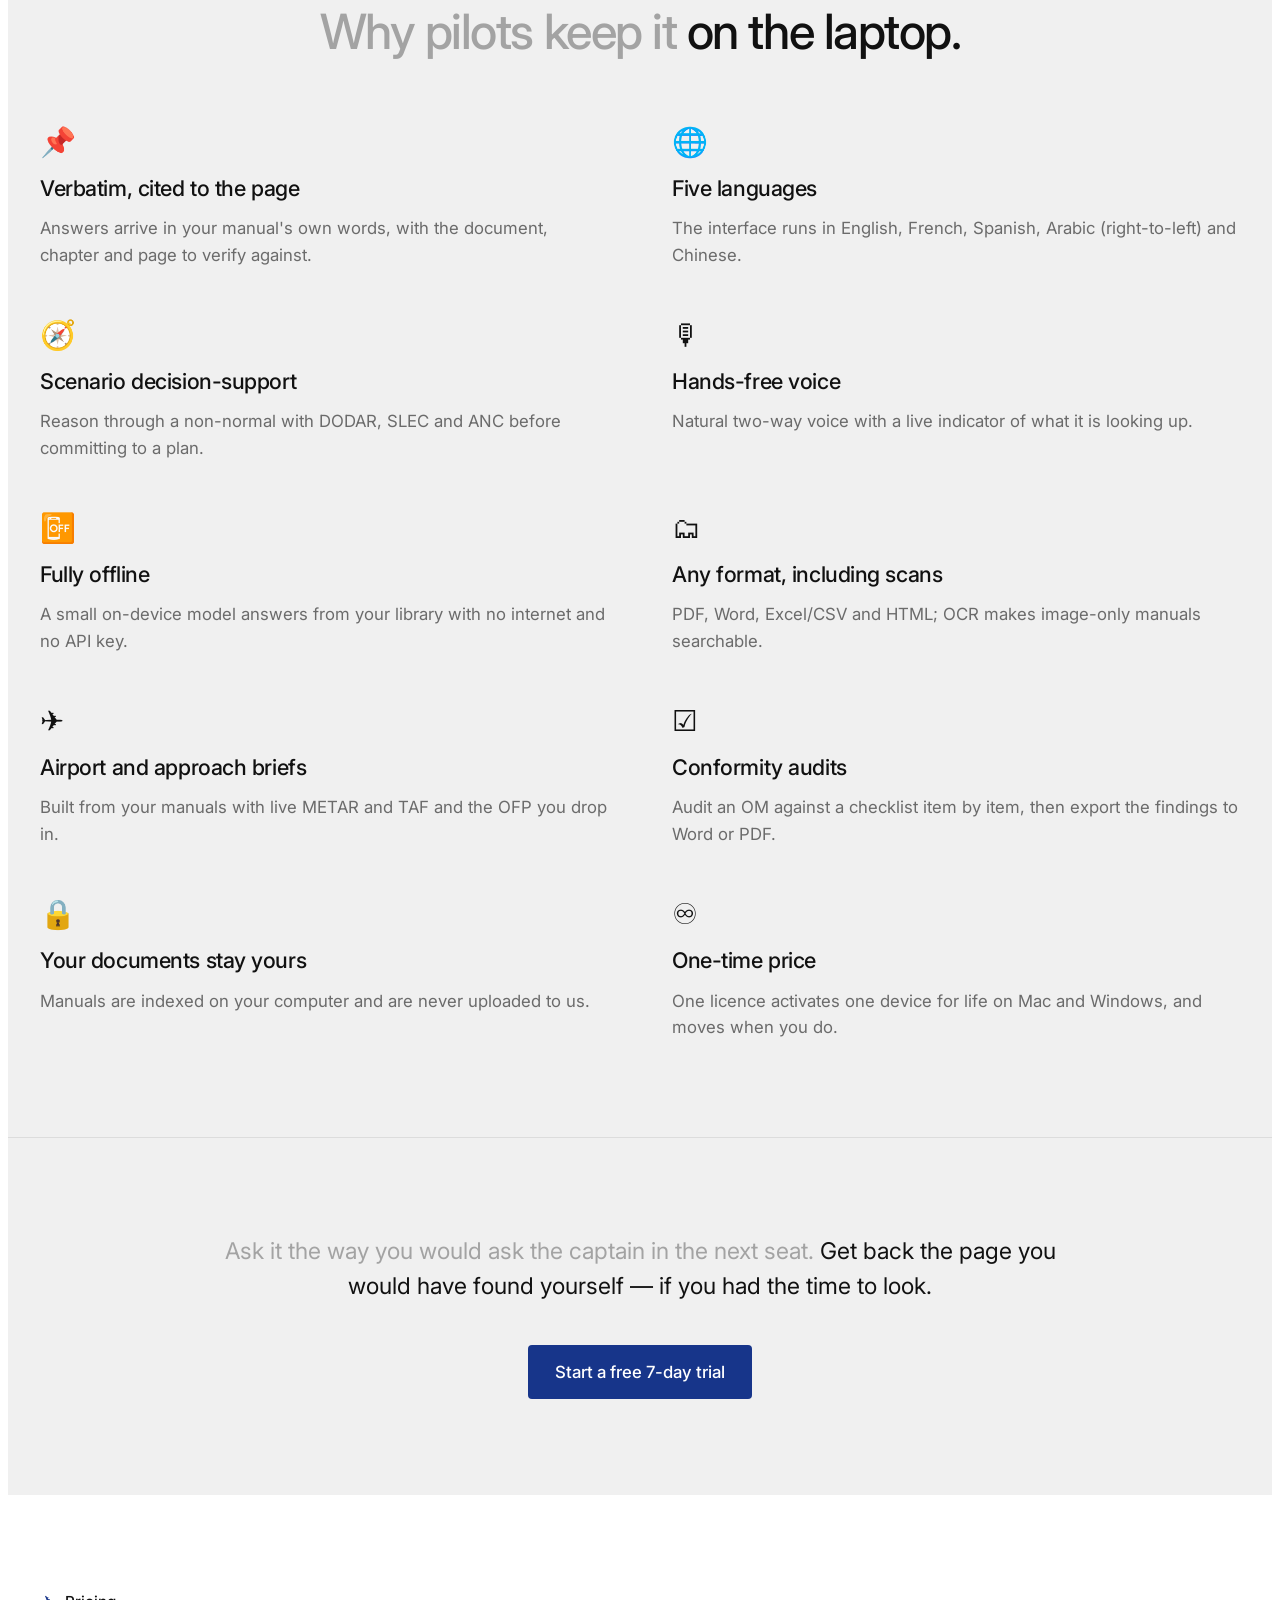
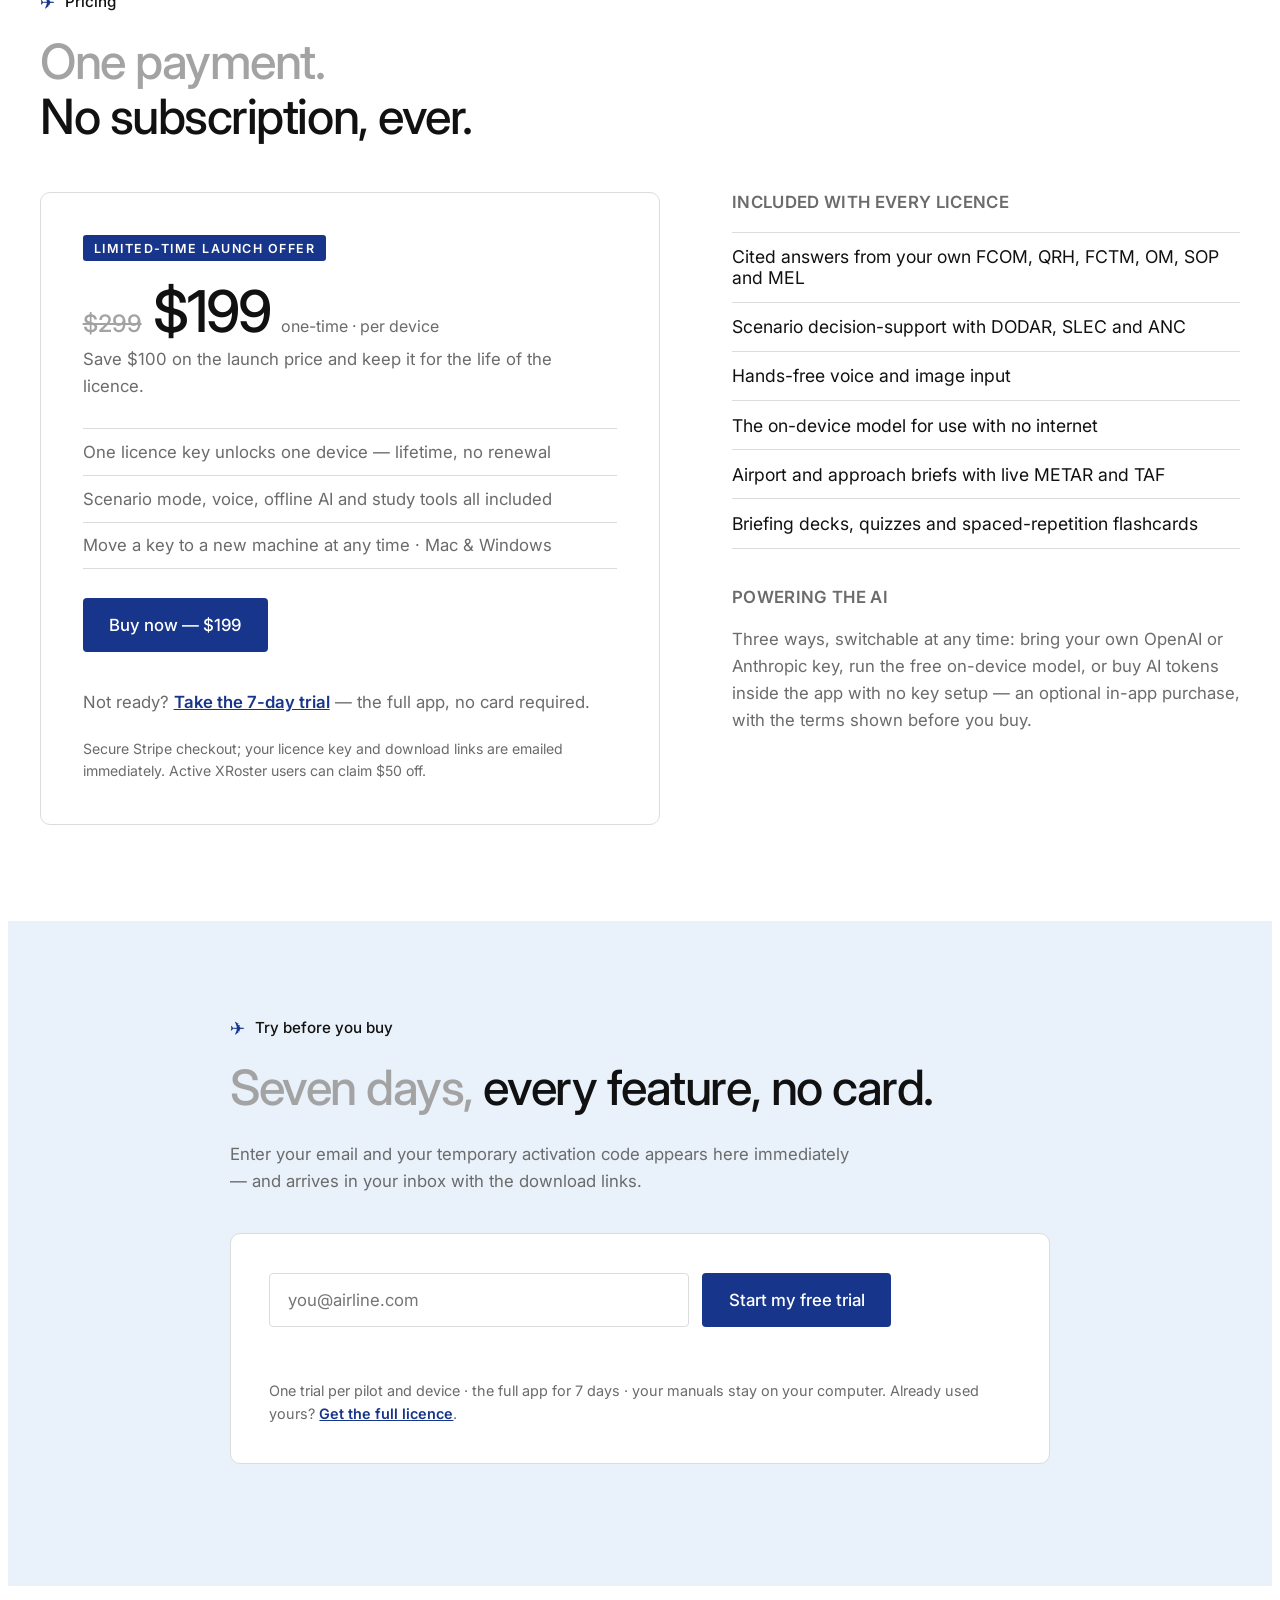
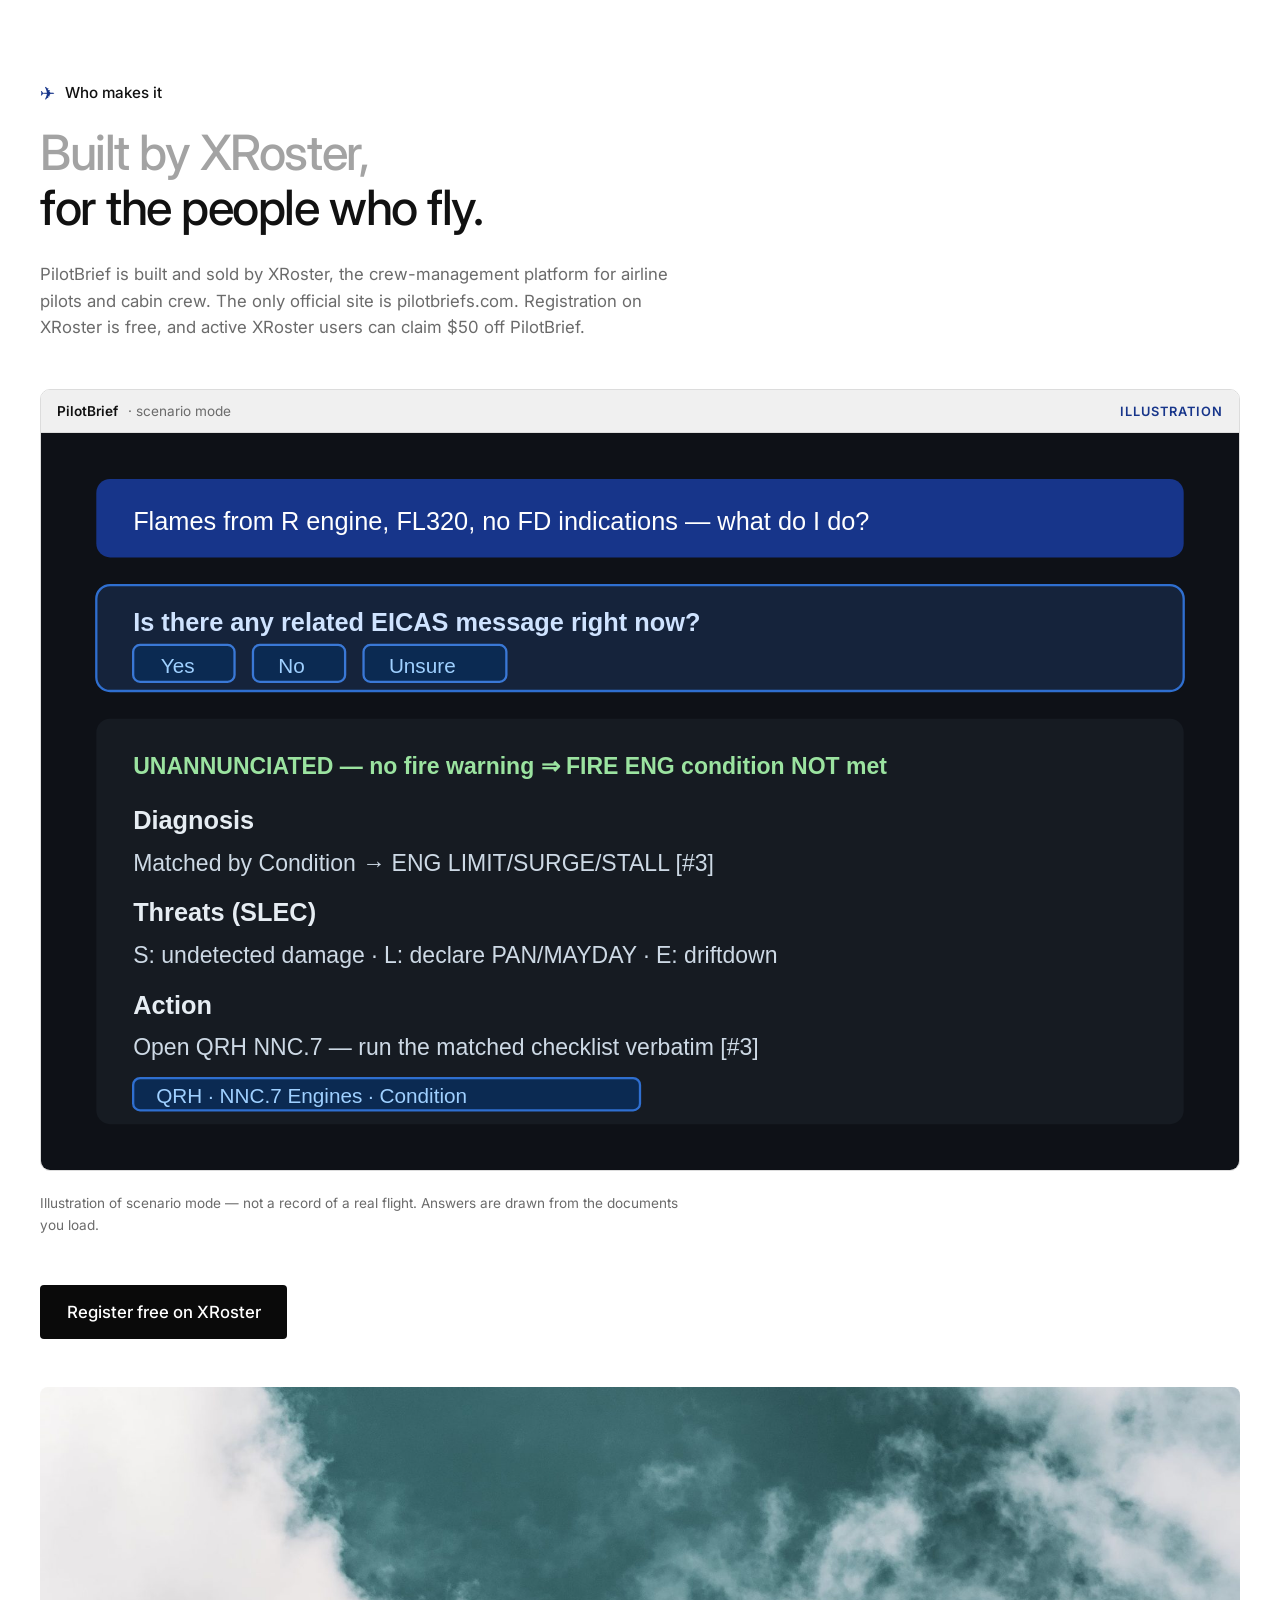
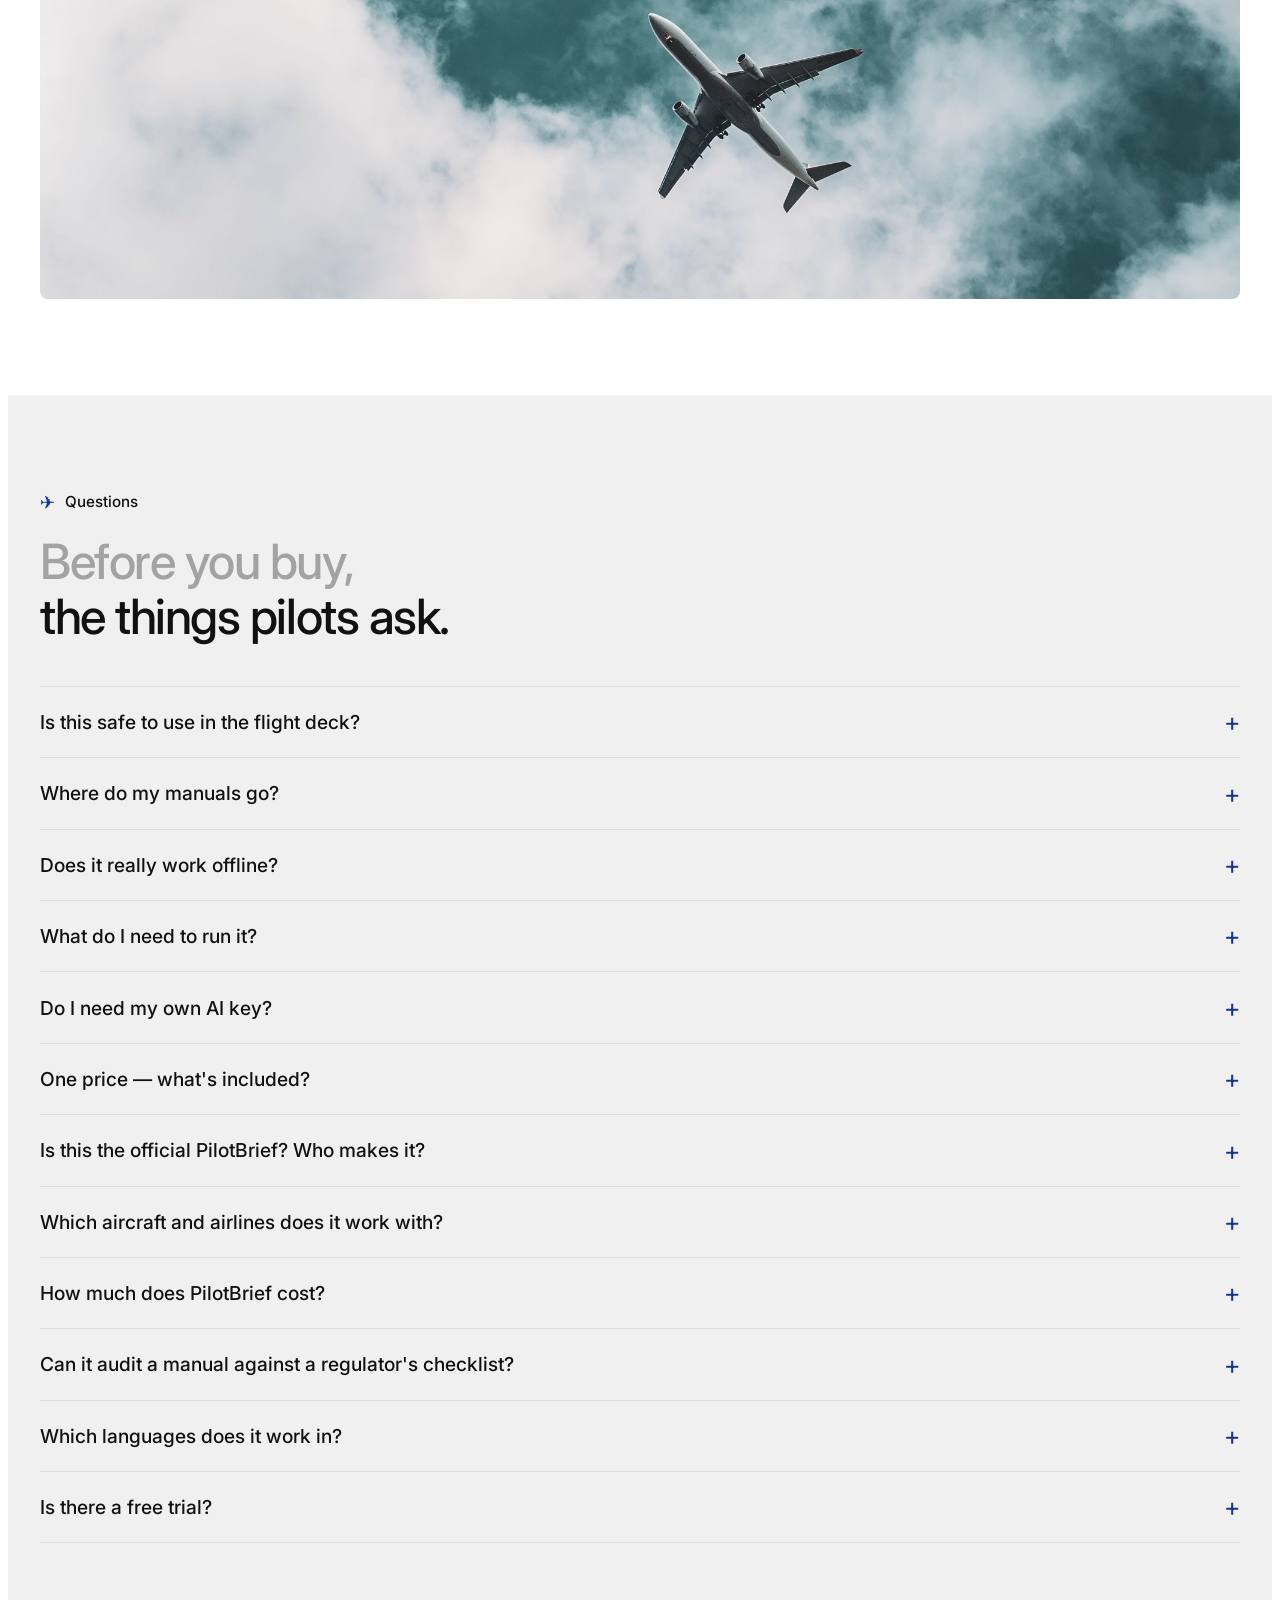
==== commit cfb52a4b: "Size the app screenshot down to an inset It was filling the full 1200px column and standing 750px ta" ====
--- a/index.html
+++ b/index.html
@@ -407,7 +407,7 @@
       <img src="assets/app-tools.png" width="2000" height="1256" loading="lazy"
            alt="PilotBrief with a manual library loaded and the Tools panel open on the right: Make deck, Make quiz, Flashcards, Airport brief, Sim Prep, Scenario, Voice assistant and Offline GPT.">
     </figure>
-    <p class="cap" style="margin:1.2rem 0 0">PilotBrief with a library loaded. Your chats on the left, your manuals beneath them, and the Tools panel on the right.</p>
+    <p class="cap" style="margin:1.2rem 0 0;max-width:860px">PilotBrief with a library loaded. Your chats on the left, your manuals beneath them, and the Tools panel on the right.</p>
 
     <hr style="border:0;border-top:1px solid var(--e-line);margin:4.5rem 0 0">
 
--- a/assets/ecs.css
+++ b/assets/ecs.css
@@ -256,8 +256,8 @@
 .ecs [hidden] { display: none !important; }
 
 /* ── product screenshot ── */
-.ecs .shot { margin: 3rem 0 0; border: 1px solid var(--e-line); border-radius: 10px; overflow: hidden; background: #fff; box-shadow: 0 18px 50px rgba(15,23,42,.10); }
-.ecs .shot img { display: block; width: 100%; height: auto; }
+.ecs .shot { max-width: 860px; margin: 3rem 0 0; border: 1px solid var(--e-line); border-radius: 10px; overflow: hidden; background: #fff; box-shadow: 0 18px 50px rgba(15,23,42,.10); }
+.ecs .shot img { display: block; width: 100%; max-width: 100%; height: auto; }
 
 /* ── the app's Tools rail, reproduced ── */
 .ecs .toolsplit { display: grid; grid-template-columns: 1fr minmax(0, 340px); gap: 3rem 4rem; align-items: start; margin-top: 3rem; }
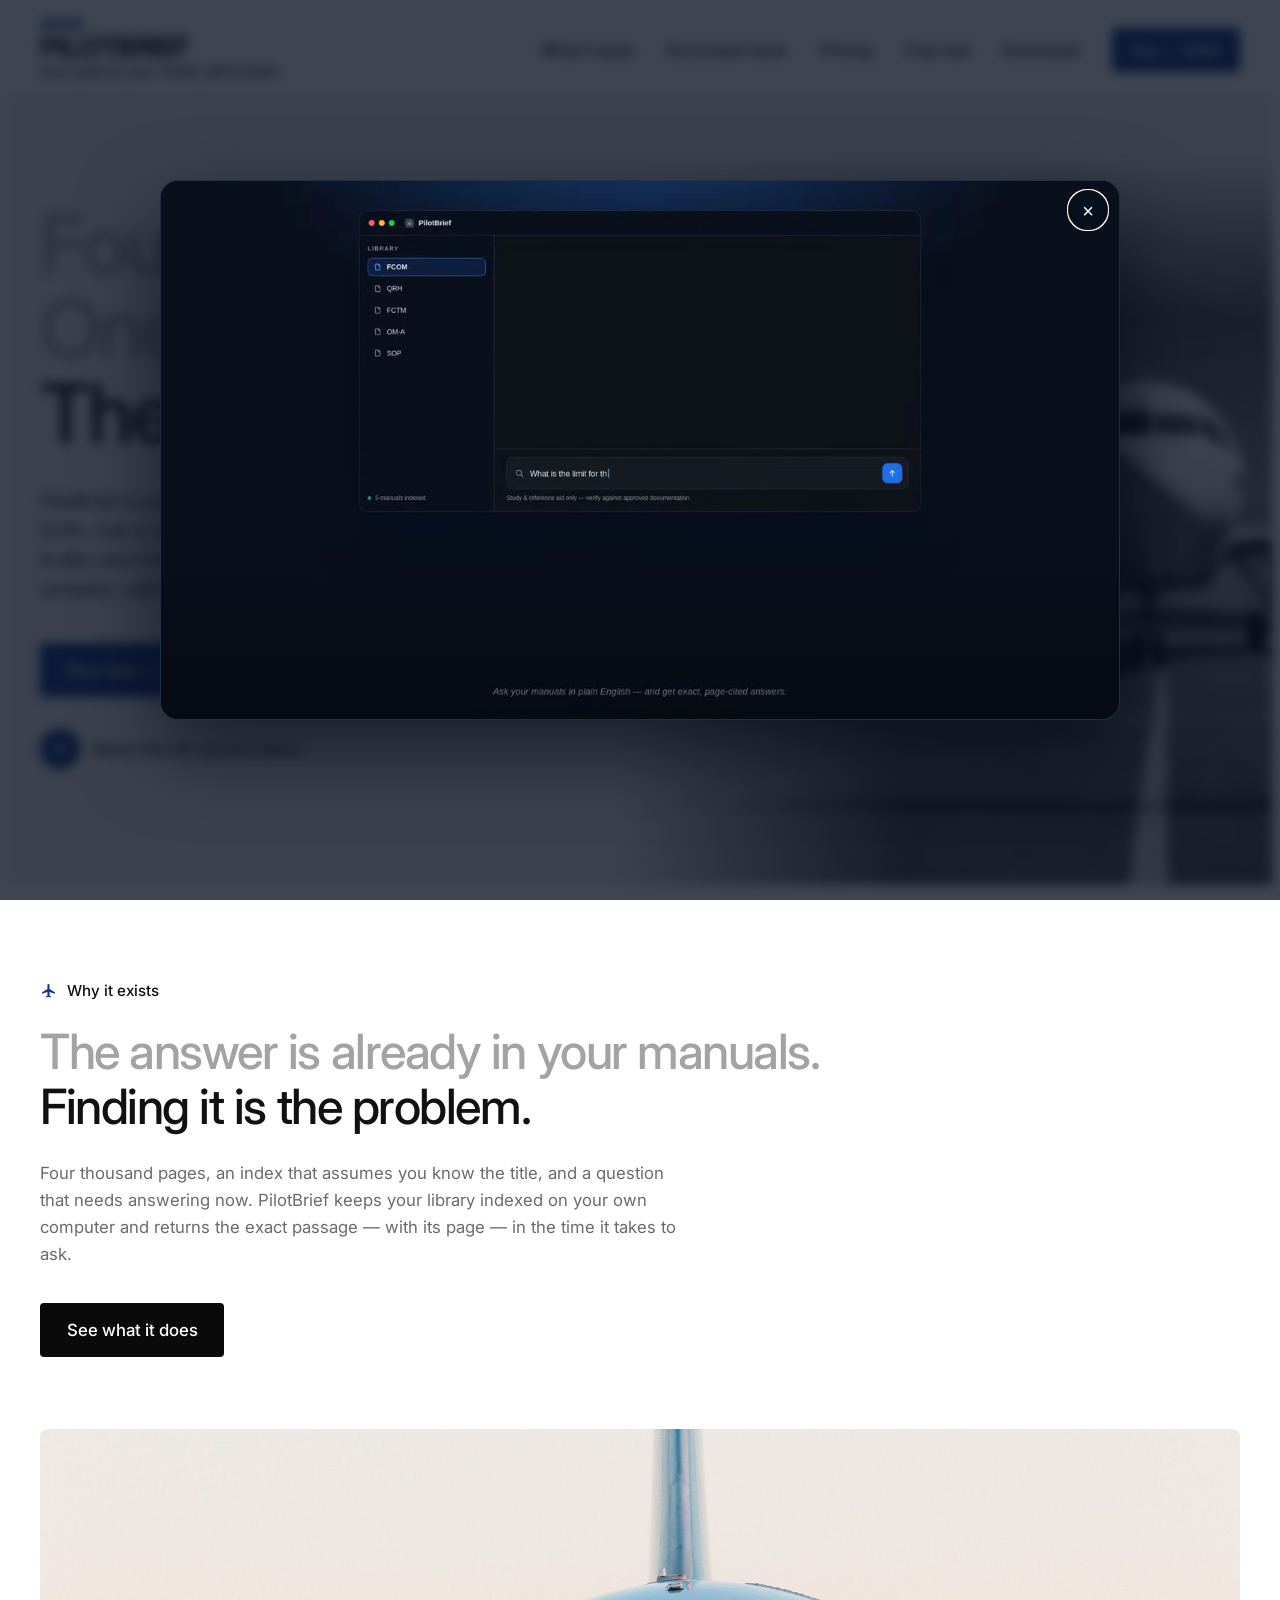
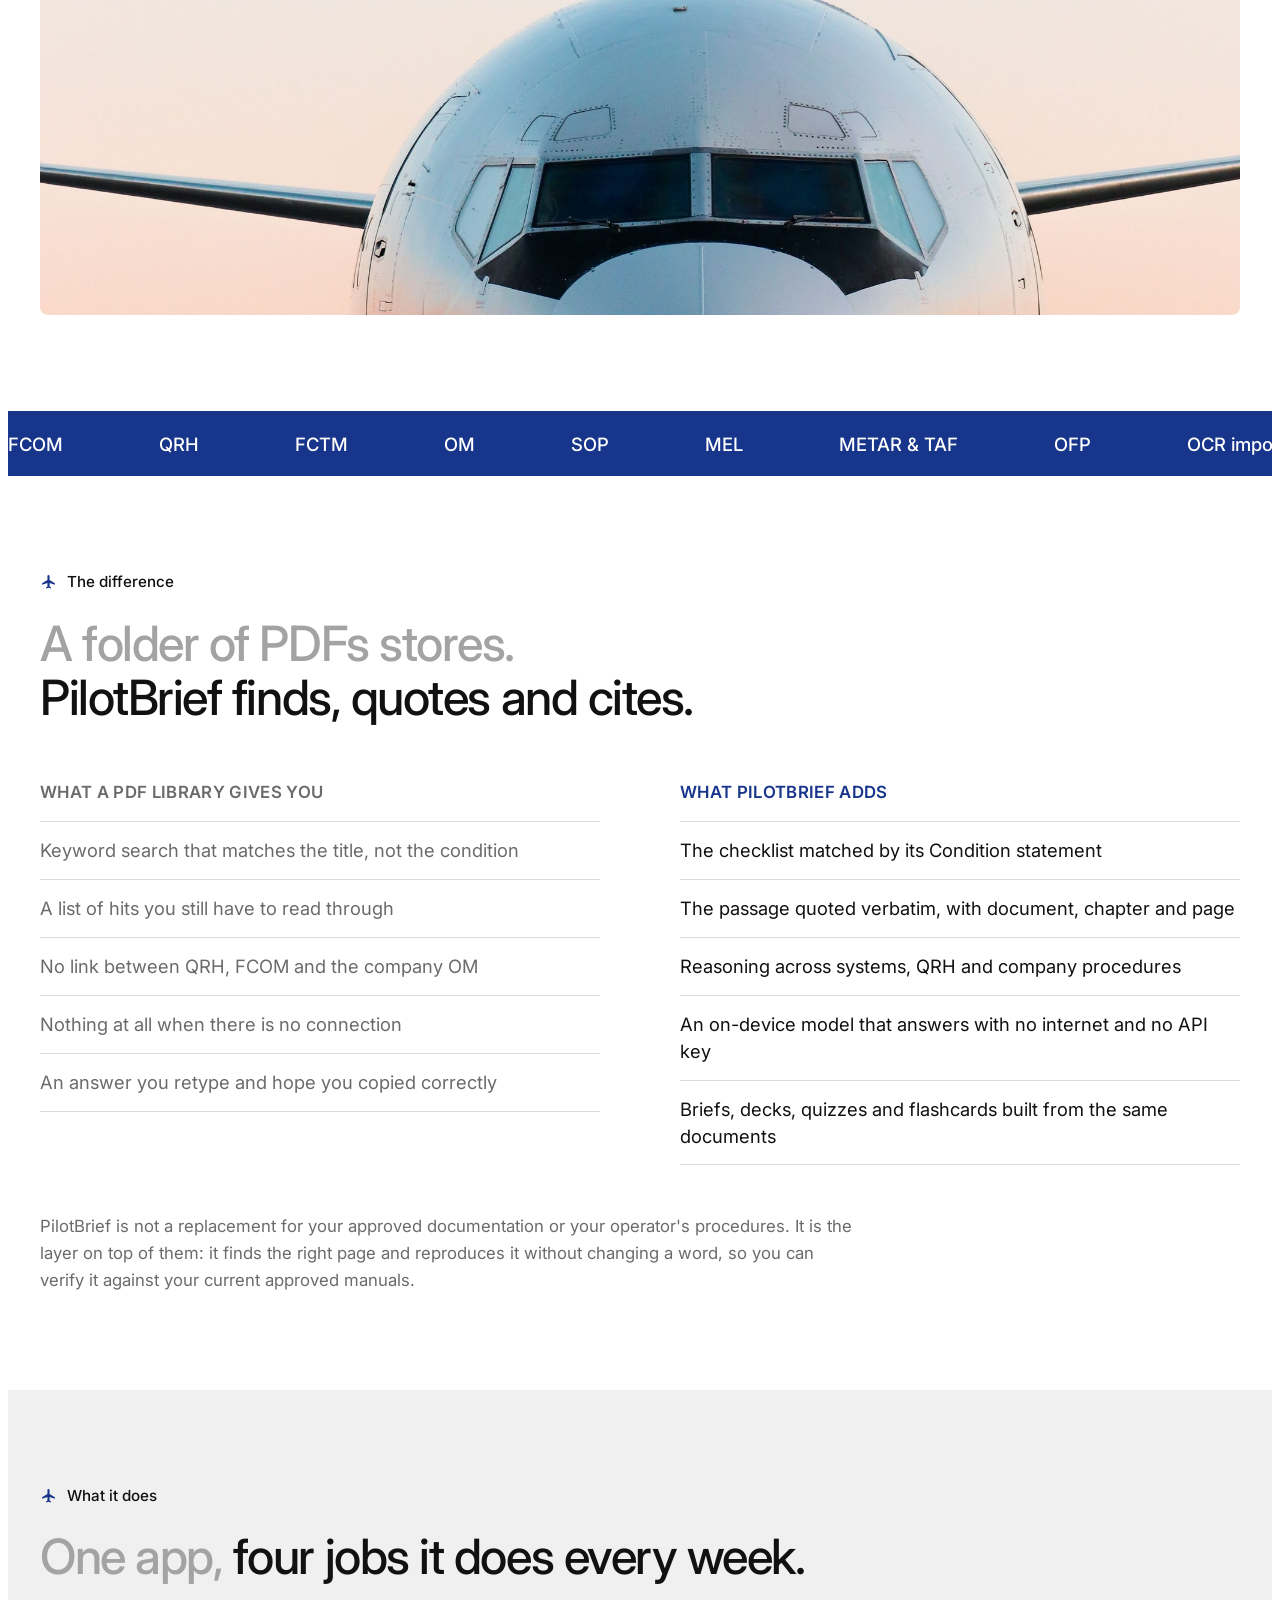
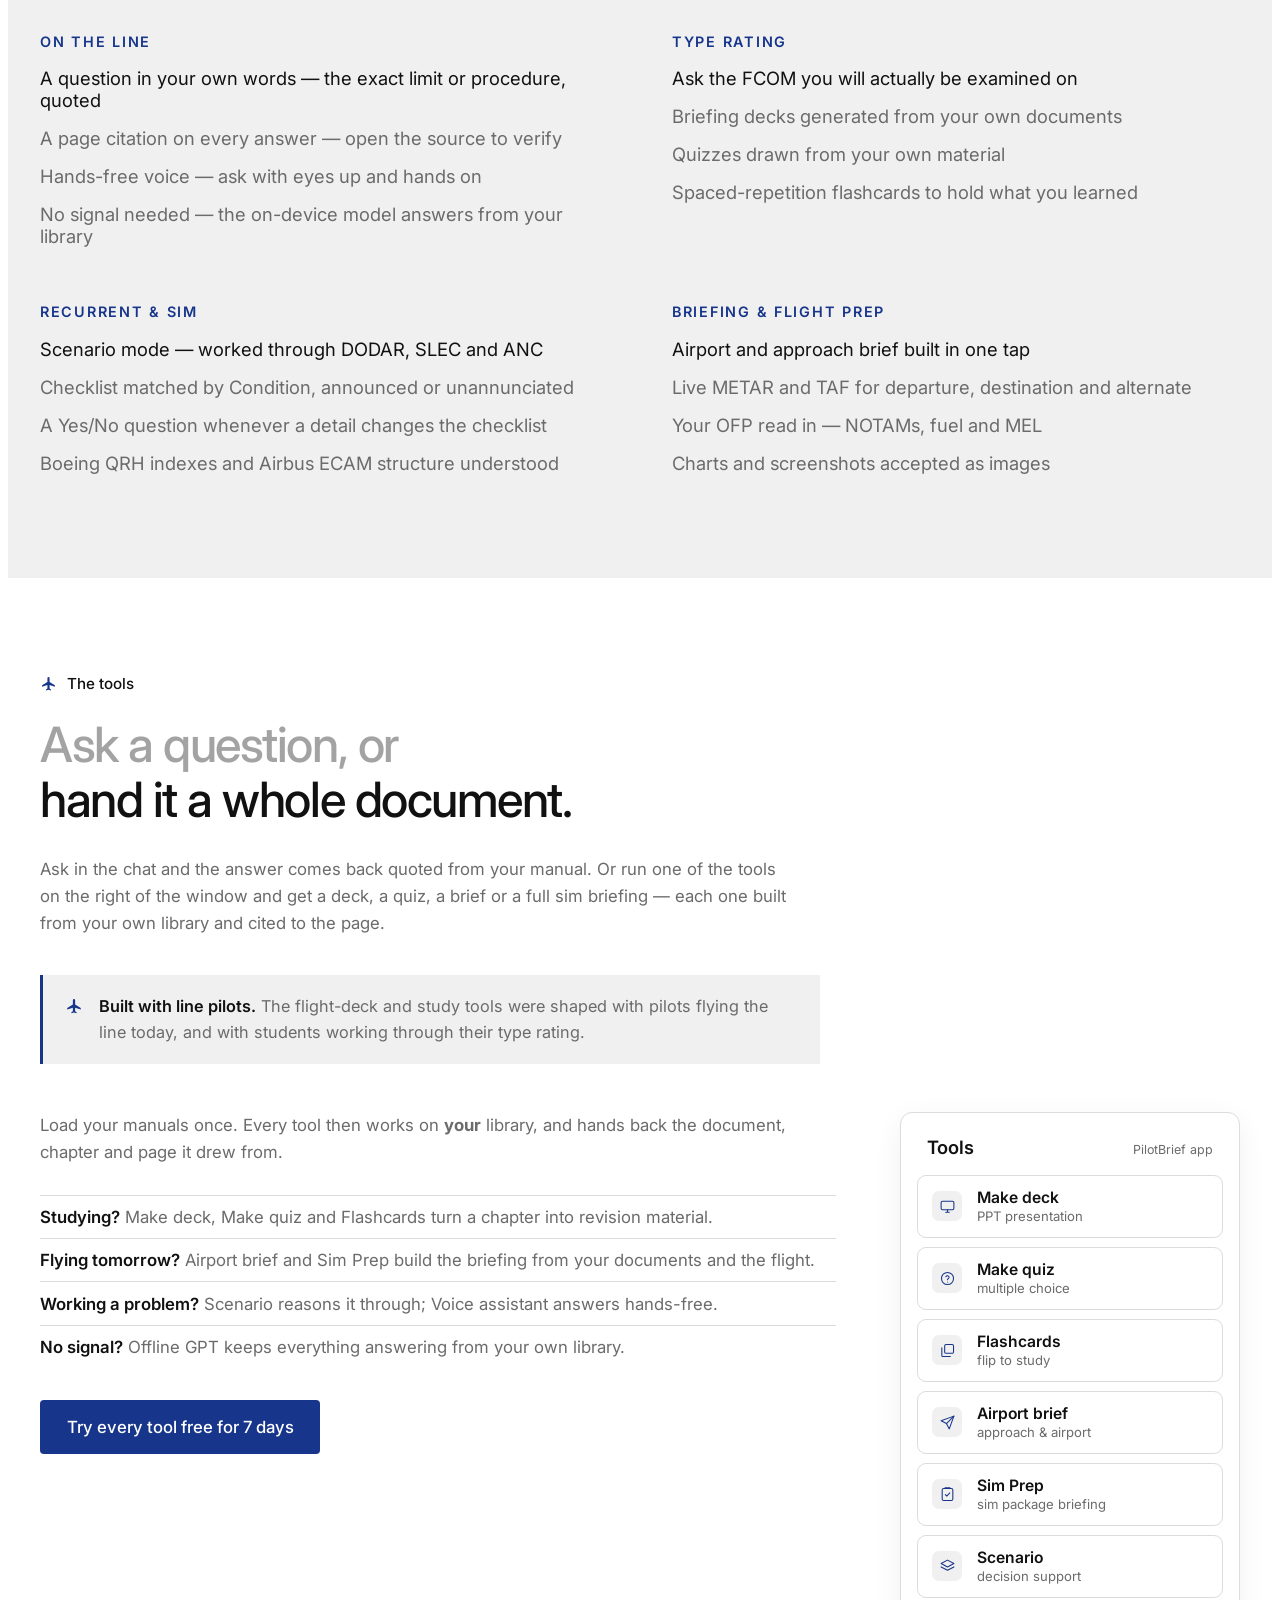
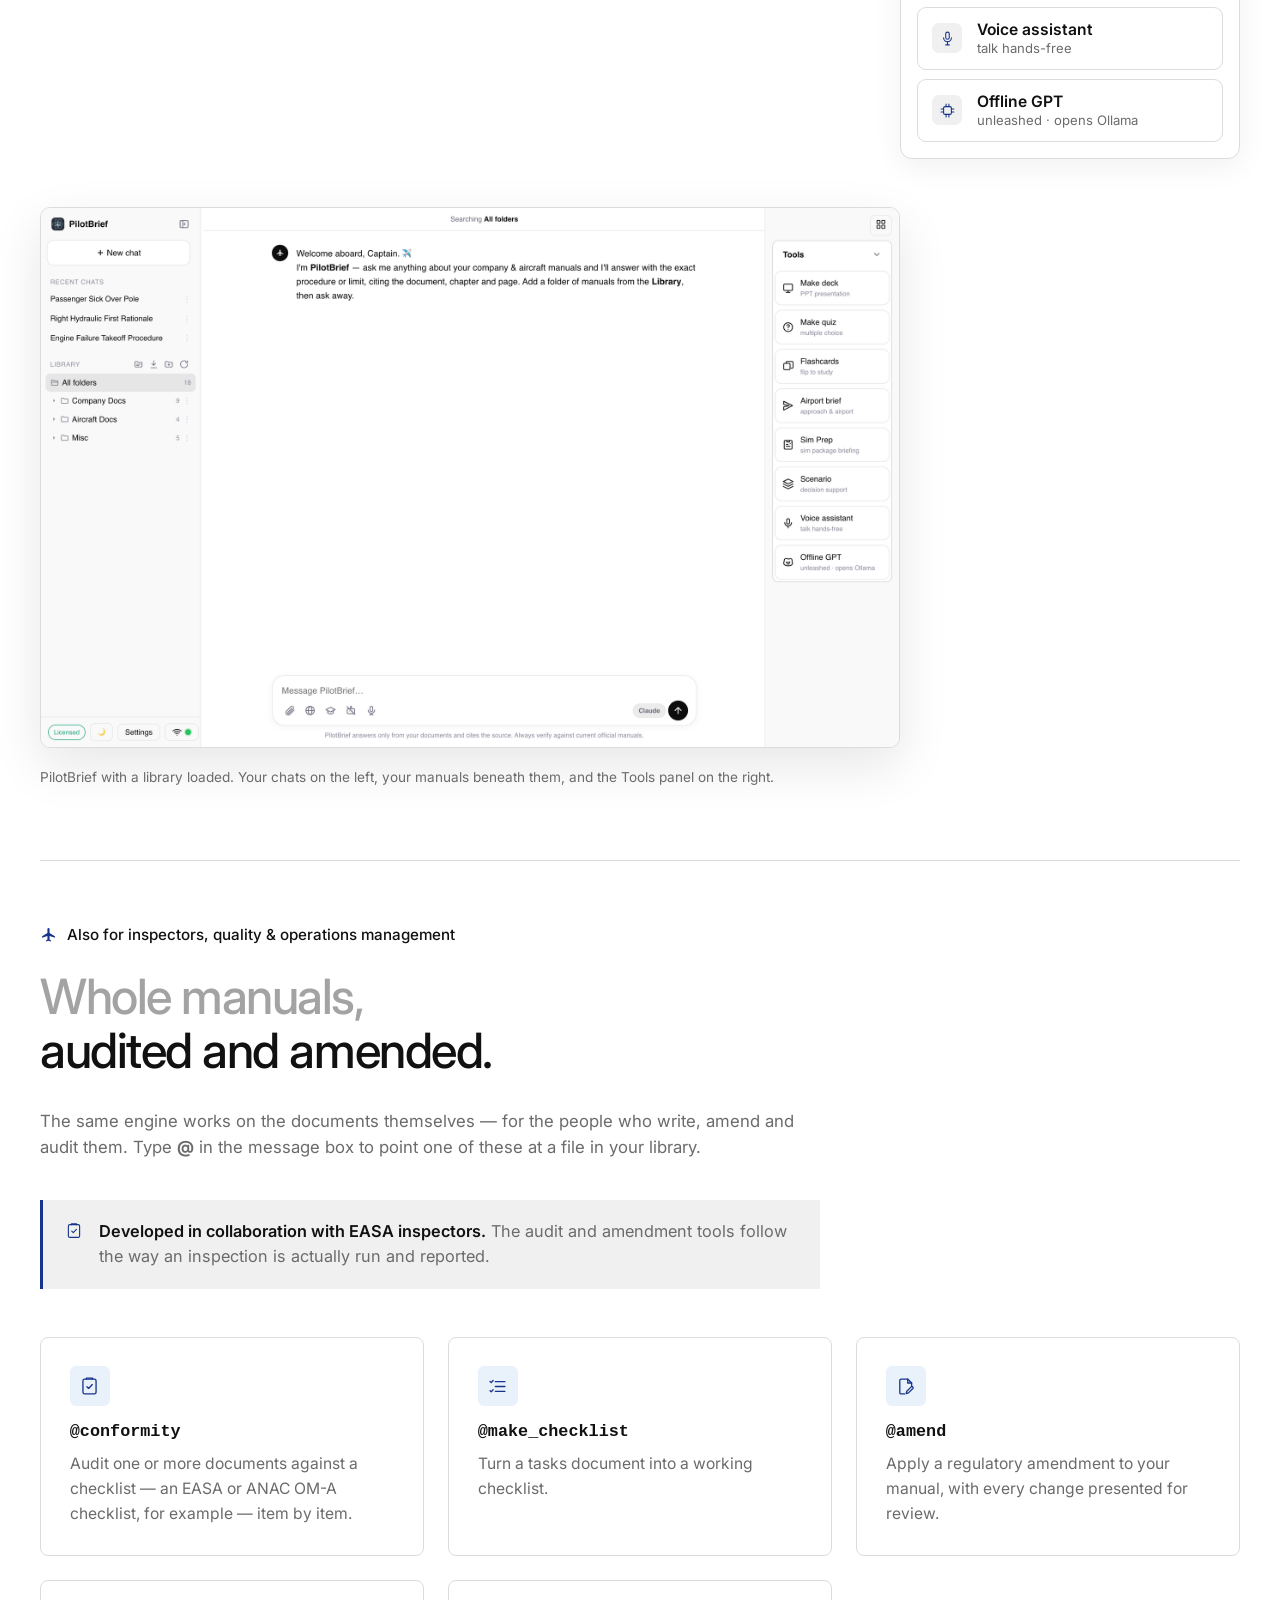
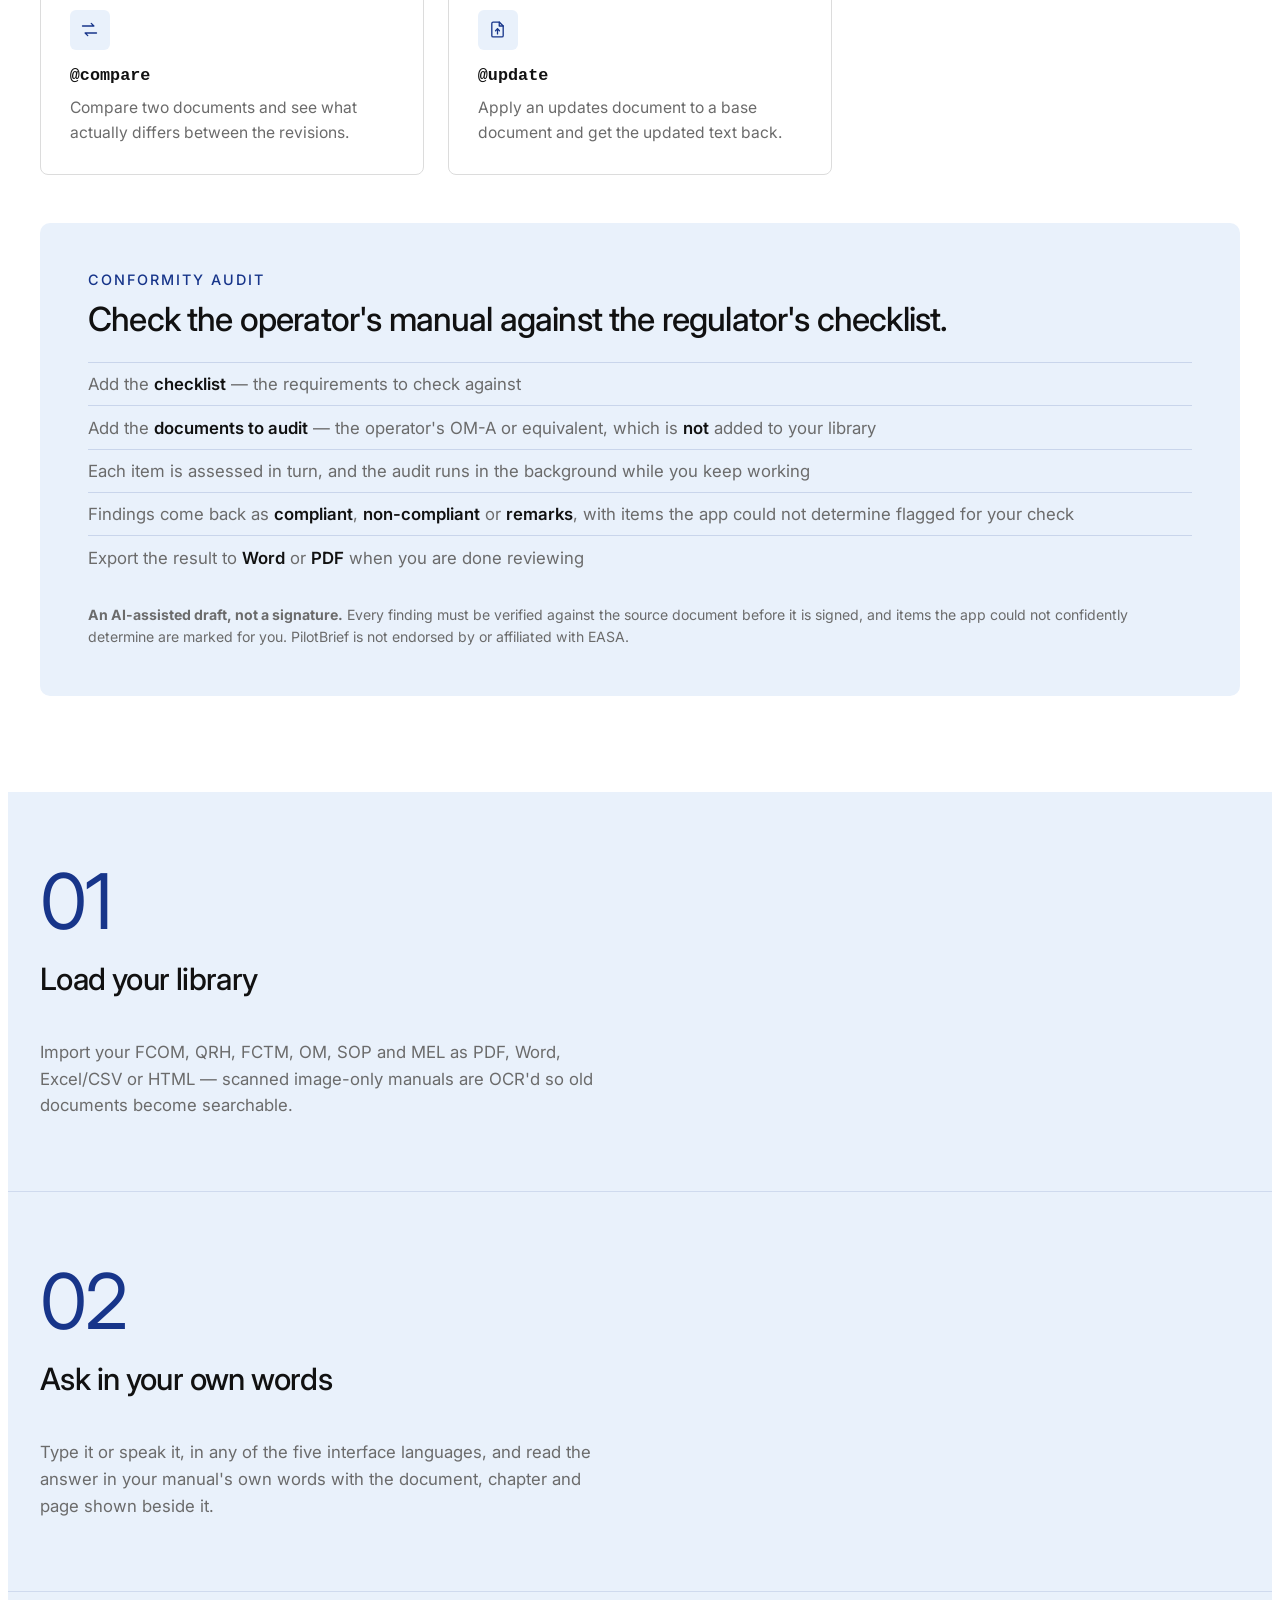
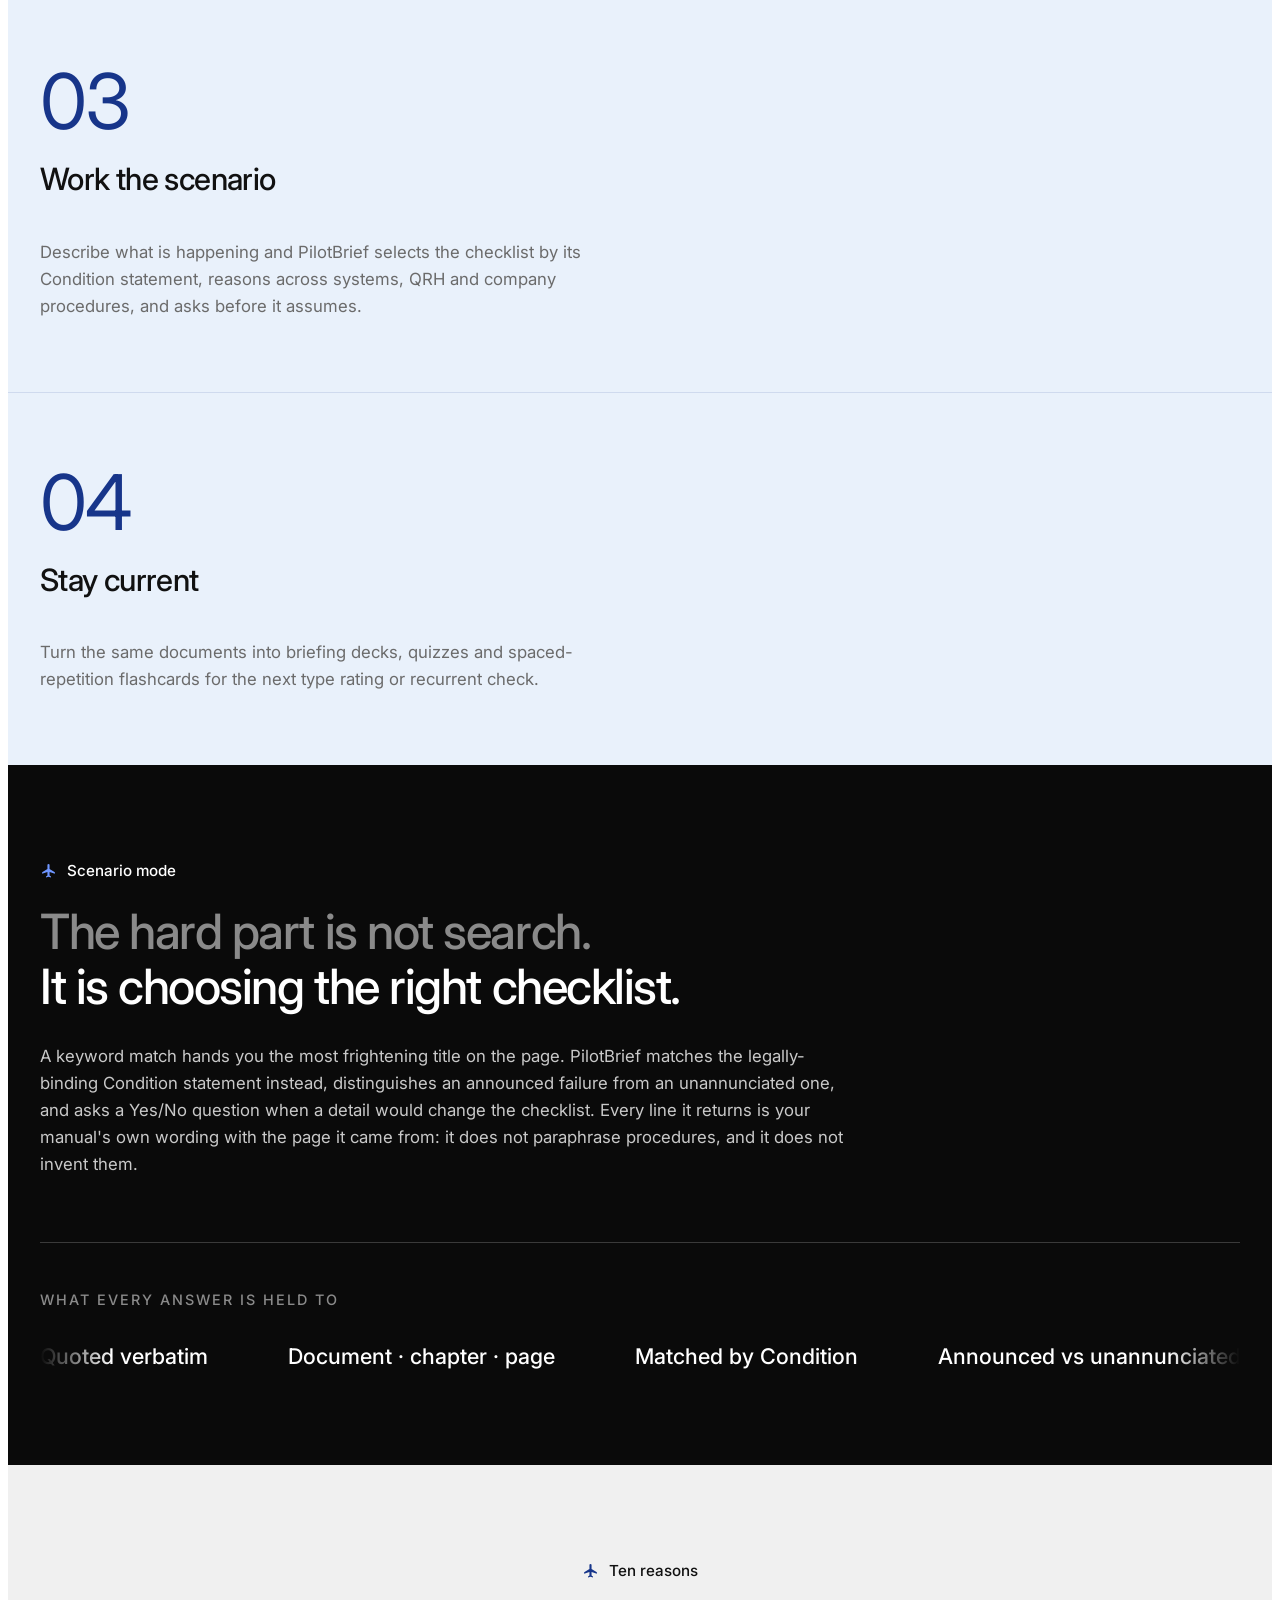
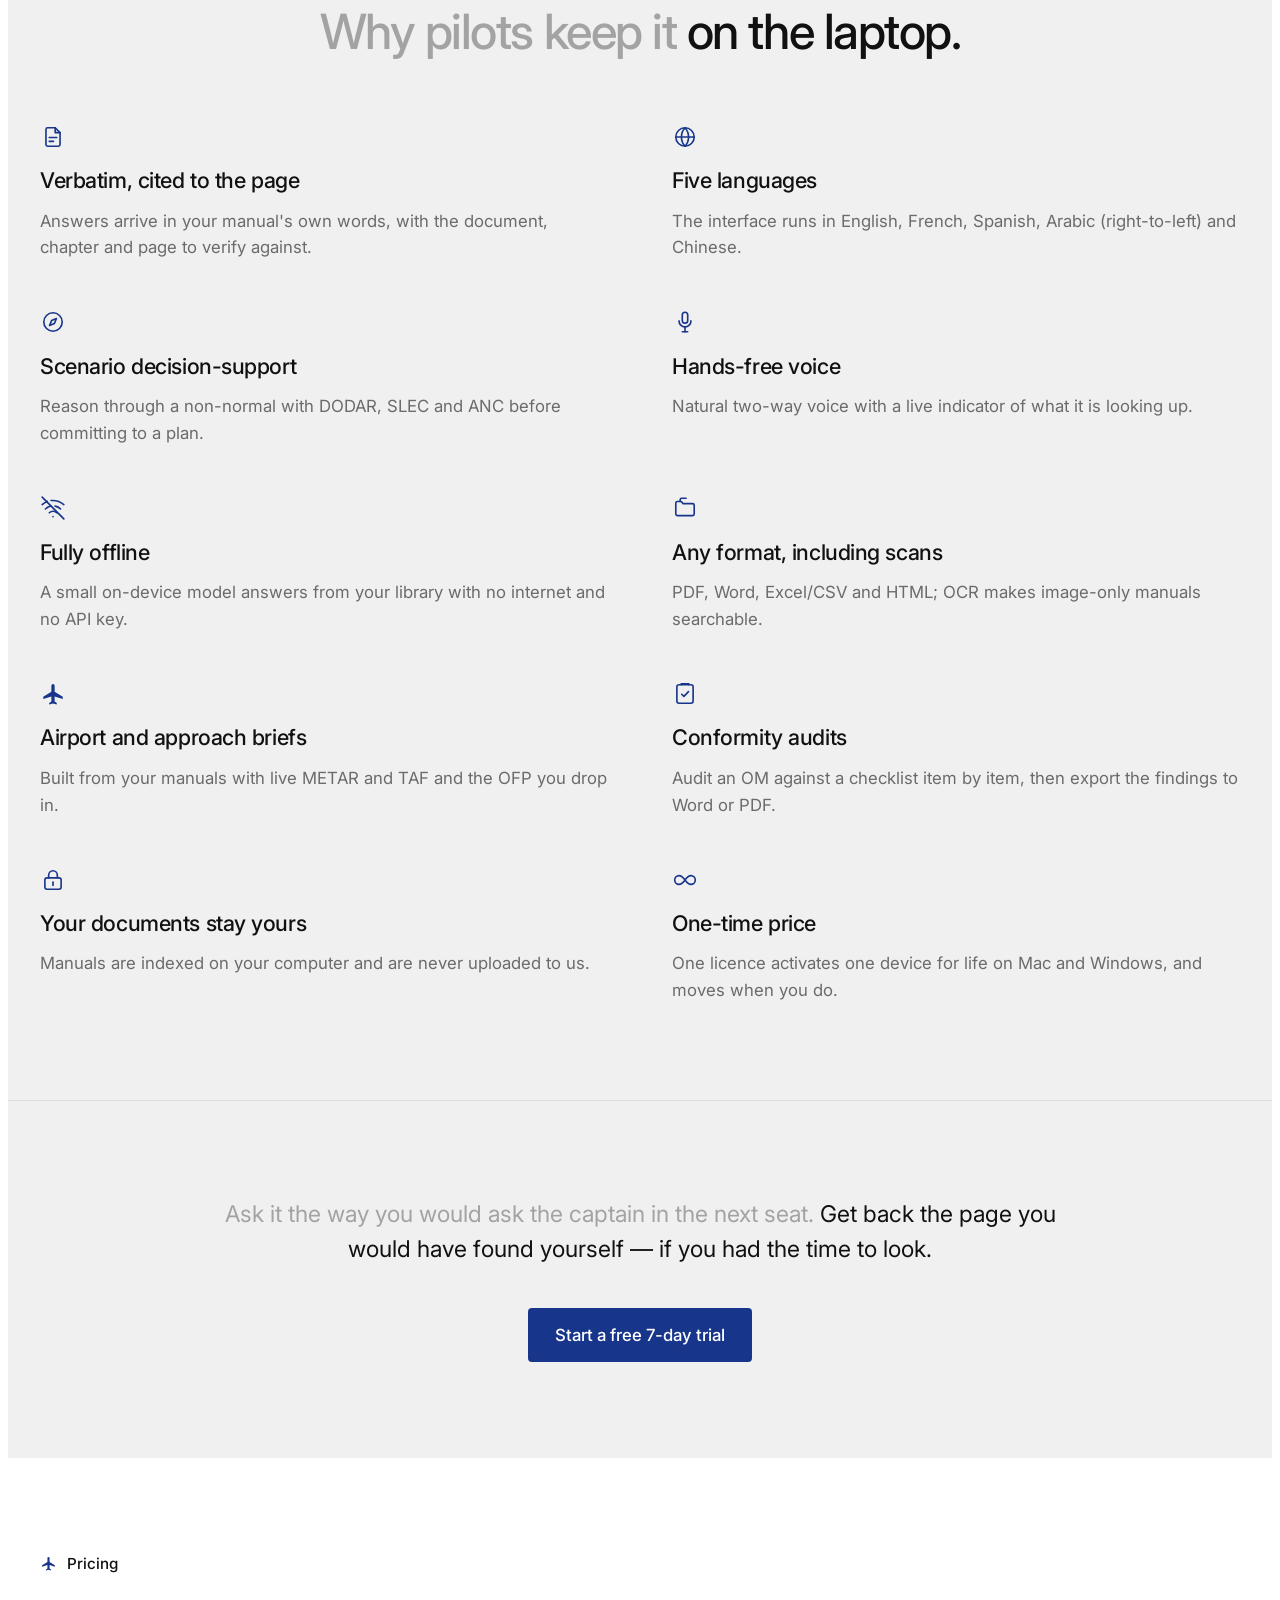
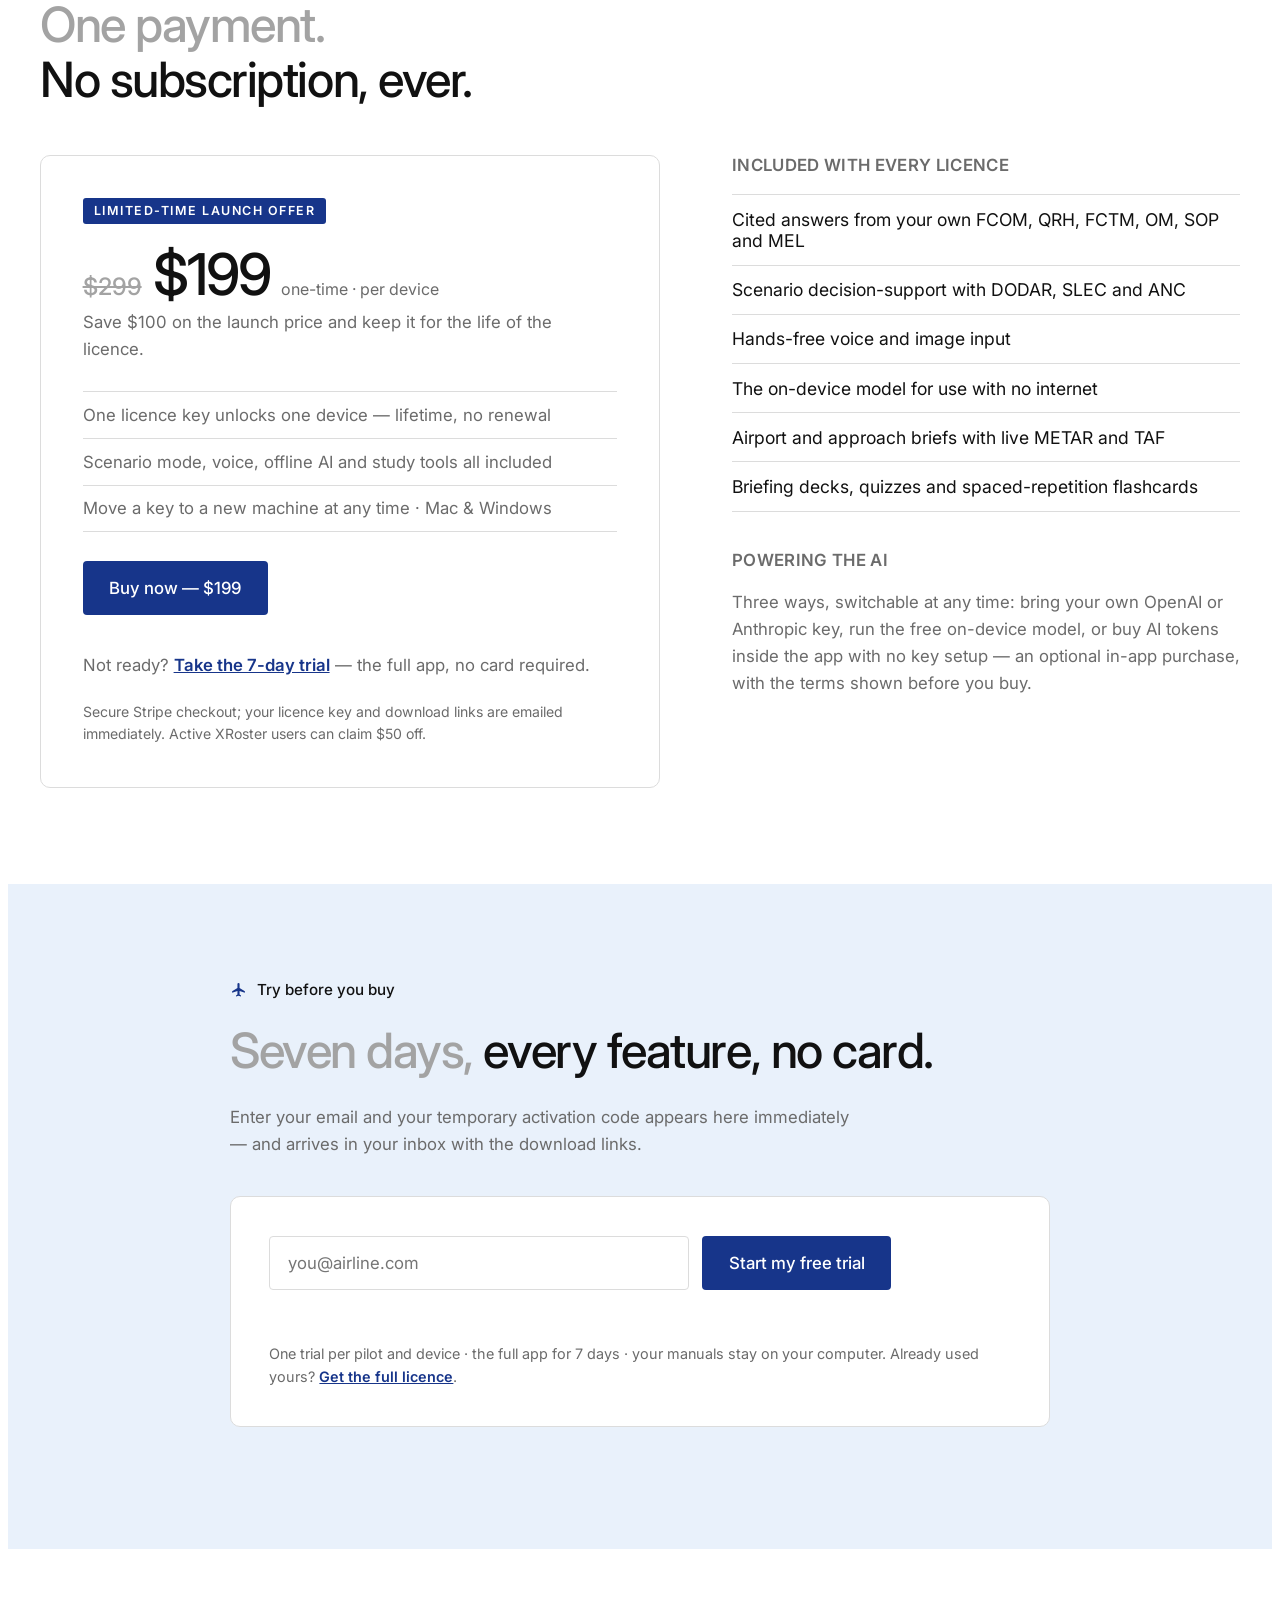
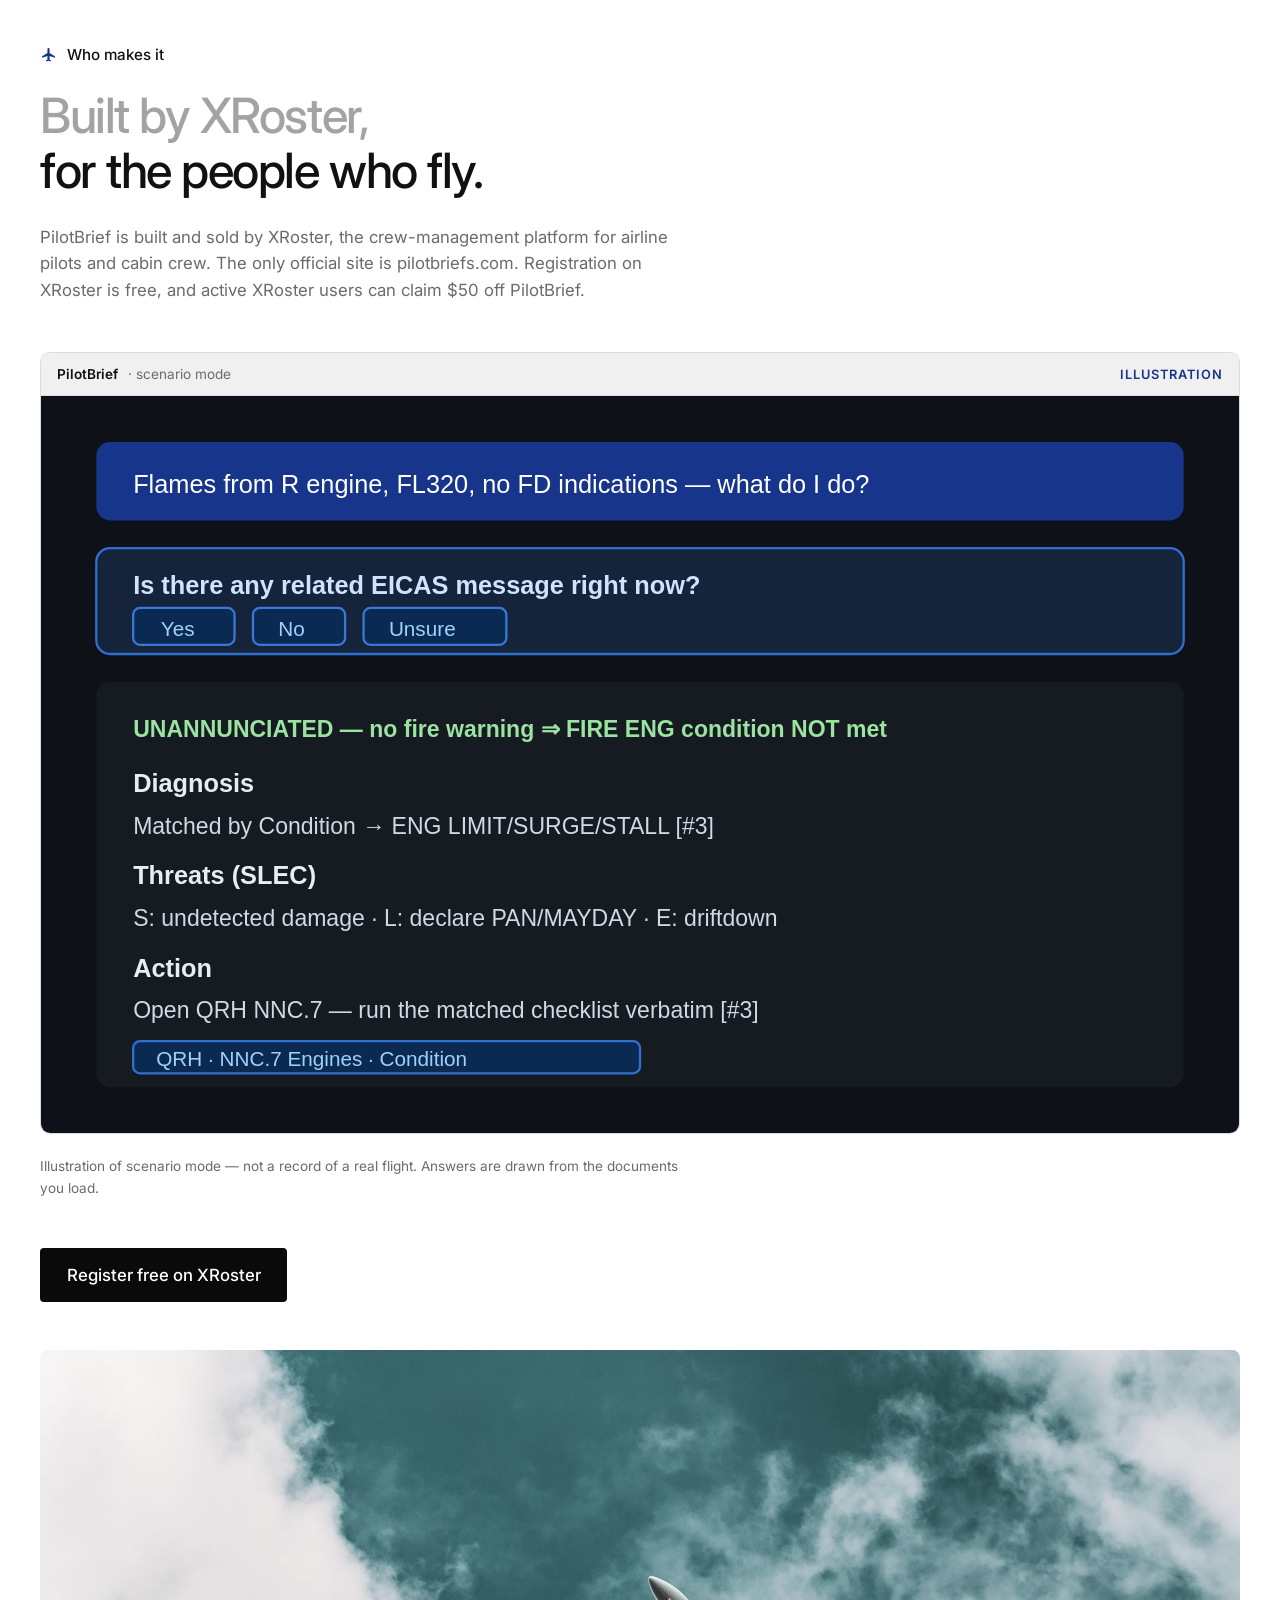
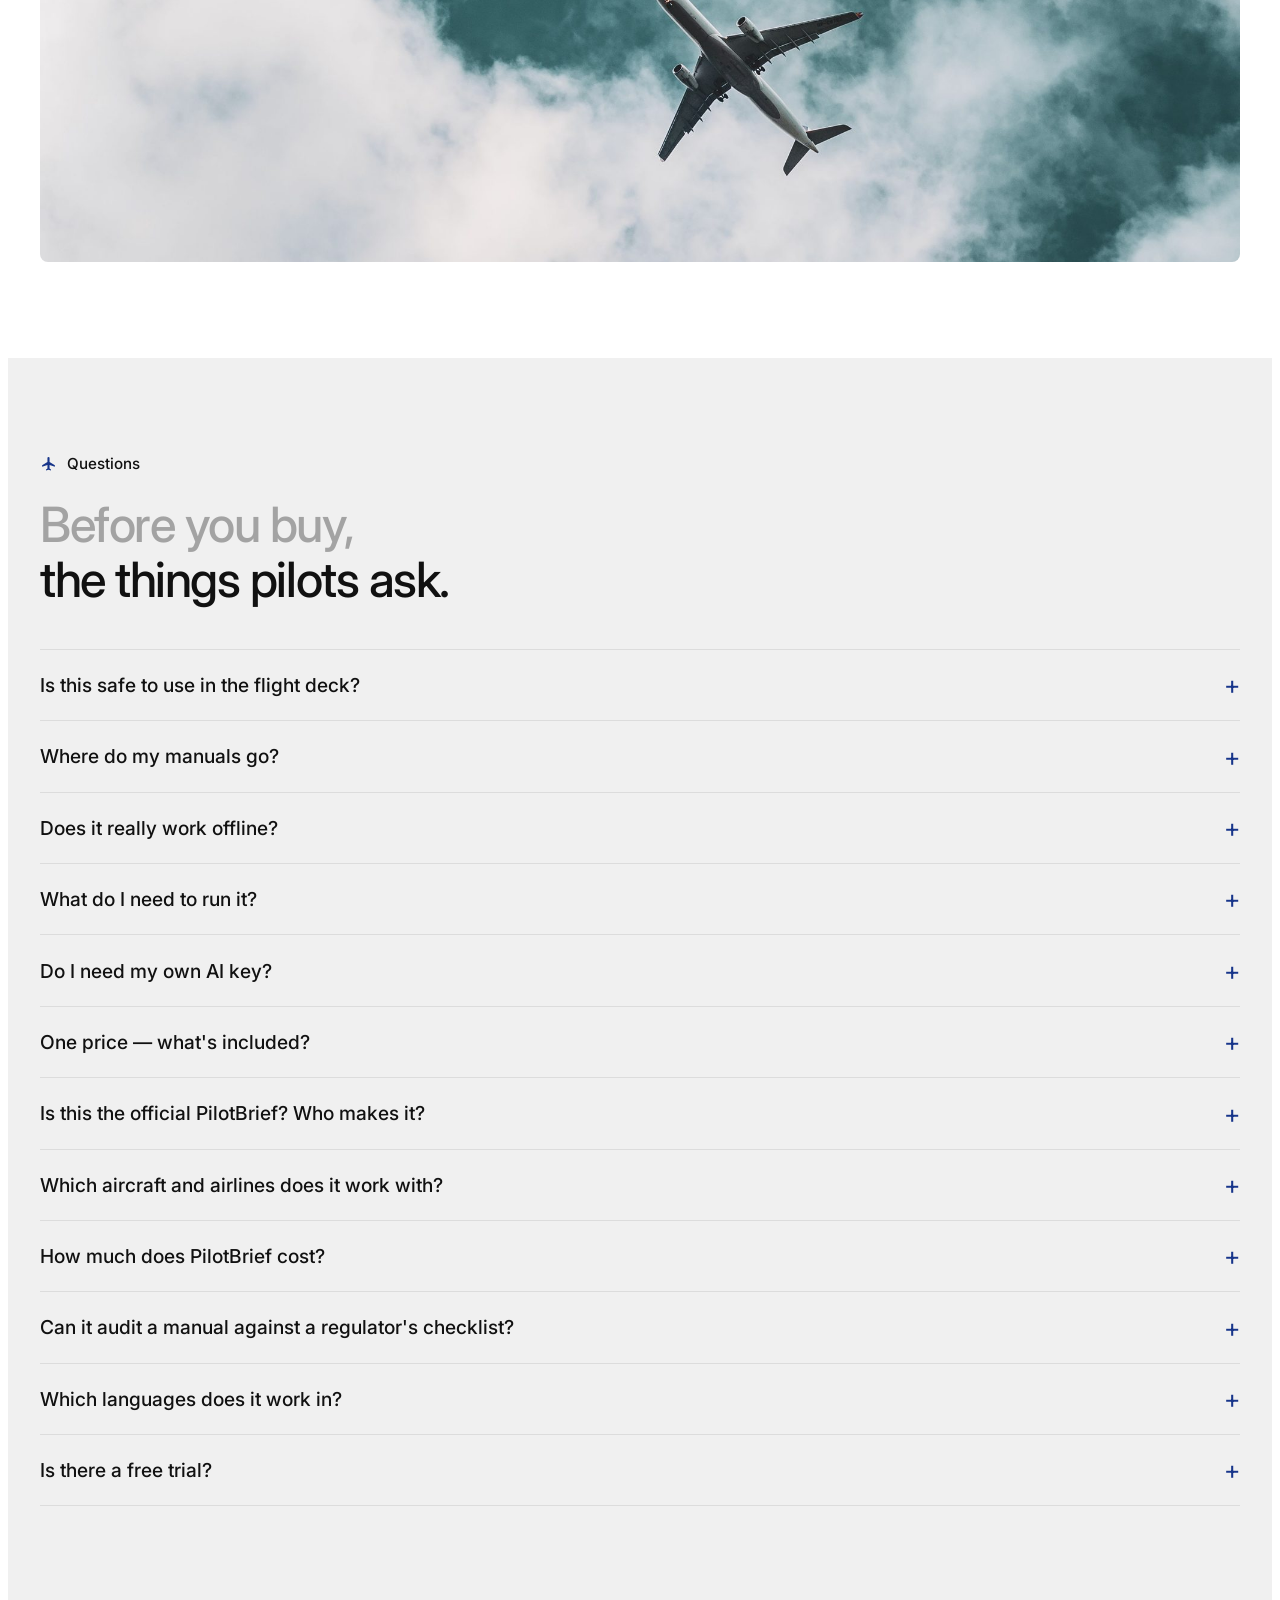
==== commit 3b70f693: "Replace the emoji icons with inline monochrome SVG Same treatment as the XRoster page, for the same " ====
--- a/index.html
+++ b/index.html
@@ -273,7 +273,7 @@
 <section class="mission pad">
   <div class="wrap">
     <div class="copy">
-      <div class="eyebrow"><i>✈</i> Why it exists</div>
+      <div class="eyebrow"><i><svg viewBox="0 0 24 24" fill="currentColor" aria-hidden="true"><path d="M21 16.6v-2l-7.5-4.7V4.3a1.5 1.5 0 1 0-3 0v5.6L3 14.6v2l7.5-2.4V19l-2 1.4v1.4l3.5-1 3.5 1v-1.4L13.5 19v-4.8l7.5 2.4Z"/></svg></i> Why it exists</div>
       <h2 class="h-l" style="margin-top:1.4rem"><span class="dim">The answer is already in your manuals.</span><br>Finding it is the problem.</h2>
       <p class="mut">Four thousand pages, an index that assumes you know the title, and a question that needs answering now. PilotBrief keeps your library indexed on your own computer and returns the exact passage — with its page — in the time it takes to ask.</p>
       <a href="#features" class="btn-e btn-black">See what it does</a>
@@ -293,7 +293,7 @@
 <!-- ===== WHY / DIFFERENTIATION ===== -->
 <section class="diff pad" id="why">
   <div class="wrap">
-    <div class="eyebrow"><i>✈</i> The difference</div>
+    <div class="eyebrow"><i><svg viewBox="0 0 24 24" fill="currentColor" aria-hidden="true"><path d="M21 16.6v-2l-7.5-4.7V4.3a1.5 1.5 0 1 0-3 0v5.6L3 14.6v2l7.5-2.4V19l-2 1.4v1.4l3.5-1 3.5 1v-1.4L13.5 19v-4.8l7.5 2.4Z"/></svg></i> The difference</div>
     <h2 class="h-l" style="margin-top:1.4rem"><span class="dim">A folder of PDFs stores.</span><br>PilotBrief finds, quotes and cites.</h2>
     <div class="cols">
       <div class="col">
@@ -324,7 +324,7 @@
 <!-- ===== WHAT IT DOES / DESKS ===== -->
 <section class="services pad" id="features" style="background:var(--e-bg)">
   <div class="wrap">
-    <div class="eyebrow"><i>✈</i> What it does</div>
+    <div class="eyebrow"><i><svg viewBox="0 0 24 24" fill="currentColor" aria-hidden="true"><path d="M21 16.6v-2l-7.5-4.7V4.3a1.5 1.5 0 1 0-3 0v5.6L3 14.6v2l7.5-2.4V19l-2 1.4v1.4l3.5-1 3.5 1v-1.4L13.5 19v-4.8l7.5 2.4Z"/></svg></i> What it does</div>
     <h2 class="h-l" style="margin-top:1.4rem"><span class="dim">One app,</span> four jobs it does every week.</h2>
     <div class="desks">
       <div class="desk">
@@ -370,11 +370,11 @@
 <!-- ===== TOOLS — pilots first, then compliance ===== -->
 <section class="tools pad" id="tools">
   <div class="wrap">
-    <div class="eyebrow"><i>✈</i> The tools</div>
+    <div class="eyebrow"><i><svg viewBox="0 0 24 24" fill="currentColor" aria-hidden="true"><path d="M21 16.6v-2l-7.5-4.7V4.3a1.5 1.5 0 1 0-3 0v5.6L3 14.6v2l7.5-2.4V19l-2 1.4v1.4l3.5-1 3.5 1v-1.4L13.5 19v-4.8l7.5 2.4Z"/></svg></i> The tools</div>
     <h2 class="h-l" style="margin-top:1.4rem"><span class="dim">Ask a question, or</span><br>hand it a whole document.</h2>
     <p class="mut" style="max-width:760px;margin-top:1.8rem">Ask in the chat and the answer comes back quoted from your manual. Or run one of the tools on the right of the window and get a deck, a quiz, a brief or a full sim briefing — each one built from your own library and cited to the page.</p>
 
-    <div class="credit"><span class="ic">✈</span><div><b>Built with line pilots.</b> The flight-deck and study tools were shaped with pilots flying the line today, and with students working through their type rating.</div></div>
+    <div class="credit"><span class="ic"><svg viewBox="0 0 24 24" fill="currentColor" aria-hidden="true"><path d="M21 16.6v-2l-7.5-4.7V4.3a1.5 1.5 0 1 0-3 0v5.6L3 14.6v2l7.5-2.4V19l-2 1.4v1.4l3.5-1 3.5 1v-1.4L13.5 19v-4.8l7.5 2.4Z"/></svg></span><div><b>Built with line pilots.</b> The flight-deck and study tools were shaped with pilots flying the line today, and with students working through their type rating.</div></div>
 
     <div class="toolsplit">
       <div>
@@ -392,14 +392,14 @@
 
       <div class="toolsrail" aria-label="The Tools panel in the PilotBrief app">
         <div class="hd"><b>Tools</b><span>PilotBrief app</span></div>
-        <div class="row"><span class="ic">▤</span><div><b>Make deck</b><small>PPT presentation</small></div></div>
-        <div class="row"><span class="ic">?</span><div><b>Make quiz</b><small>multiple choice</small></div></div>
-        <div class="row"><span class="ic">⧉</span><div><b>Flashcards</b><small>flip to study</small></div></div>
-        <div class="row"><span class="ic">➤</span><div><b>Airport brief</b><small>approach &amp; airport</small></div></div>
-        <div class="row"><span class="ic">☑</span><div><b>Sim Prep</b><small>sim package briefing</small></div></div>
-        <div class="row"><span class="ic">◈</span><div><b>Scenario</b><small>decision support</small></div></div>
-        <div class="row"><span class="ic">🎙</span><div><b>Voice assistant</b><small>talk hands-free</small></div></div>
-        <div class="row"><span class="ic">⬤</span><div><b>Offline GPT</b><small>unleashed · opens Ollama</small></div></div>
+        <div class="row"><span class="ic"><svg viewBox="0 0 24 24" fill="none" stroke="currentColor" stroke-width="1.5" stroke-linecap="round" stroke-linejoin="round" aria-hidden="true"><rect x="3" y="4.5" width="18" height="12" rx="2"/><path d="M9.5 20h5M12 16.5V20"/></svg></span><div><b>Make deck</b><small>PPT presentation</small></div></div>
+        <div class="row"><span class="ic"><svg viewBox="0 0 24 24" fill="none" stroke="currentColor" stroke-width="1.5" stroke-linecap="round" stroke-linejoin="round" aria-hidden="true"><circle cx="12" cy="12" r="8.5"/><path d="M9.7 9.6a2.4 2.4 0 0 1 4.6.8c0 1.6-2.3 2.1-2.3 3.4"/><path d="M12 17h.01"/></svg></span><div><b>Make quiz</b><small>multiple choice</small></div></div>
+        <div class="row"><span class="ic"><svg viewBox="0 0 24 24" fill="none" stroke="currentColor" stroke-width="1.5" stroke-linecap="round" stroke-linejoin="round" aria-hidden="true"><rect x="8" y="3.5" width="12.5" height="12.5" rx="2"/><path d="M16 20.5H5.5A1.5 1.5 0 0 1 4 19V8"/></svg></span><div><b>Flashcards</b><small>flip to study</small></div></div>
+        <div class="row"><span class="ic"><svg viewBox="0 0 24 24" fill="none" stroke="currentColor" stroke-width="1.5" stroke-linecap="round" stroke-linejoin="round" aria-hidden="true"><path d="M21 3 10.5 13.5"/><path d="M21 3 14.5 21l-4-7.5L3 9.5Z"/></svg></span><div><b>Airport brief</b><small>approach &amp; airport</small></div></div>
+        <div class="row"><span class="ic"><svg viewBox="0 0 24 24" fill="none" stroke="currentColor" stroke-width="1.5" stroke-linecap="round" stroke-linejoin="round" aria-hidden="true"><rect x="4.5" y="3.5" width="15" height="17" rx="2"/><path d="M8.5 3.5V2.5h7v1"/><path d="m9 12.2 2 2 4.2-4.4"/></svg></span><div><b>Sim Prep</b><small>sim package briefing</small></div></div>
+        <div class="row"><span class="ic"><svg viewBox="0 0 24 24" fill="none" stroke="currentColor" stroke-width="1.5" stroke-linecap="round" stroke-linejoin="round" aria-hidden="true"><path d="m12 3 9 4.8-9 4.8-9-4.8Z"/><path d="m3 12.6 9 4.8 9-4.8"/></svg></span><div><b>Scenario</b><small>decision support</small></div></div>
+        <div class="row"><span class="ic"><svg viewBox="0 0 24 24" fill="none" stroke="currentColor" stroke-width="1.5" stroke-linecap="round" stroke-linejoin="round" aria-hidden="true"><rect x="9.5" y="3" width="5" height="10" rx="2.5"/><path d="M6.5 11a5.5 5.5 0 0 0 11 0"/><path d="M12 16.5V21M9.5 21h5"/></svg></span><div><b>Voice assistant</b><small>talk hands-free</small></div></div>
+        <div class="row"><span class="ic"><svg viewBox="0 0 24 24" fill="none" stroke="currentColor" stroke-width="1.5" stroke-linecap="round" stroke-linejoin="round" aria-hidden="true"><rect x="6.5" y="6.5" width="11" height="11" rx="2"/><path d="M10 3v3.5M14 3v3.5M10 17.5V21M14 17.5V21M3 10h3.5M3 14h3.5M17.5 10H21M17.5 14H21"/></svg></span><div><b>Offline GPT</b><small>unleashed · opens Ollama</small></div></div>
       </div>
     </div>
 
@@ -412,18 +412,18 @@
     <hr style="border:0;border-top:1px solid var(--e-line);margin:4.5rem 0 0">
 
     <div style="margin-top:4rem">
-      <div class="eyebrow"><i>✈</i> Also for inspectors, quality &amp; operations management</div>
+      <div class="eyebrow"><i><svg viewBox="0 0 24 24" fill="currentColor" aria-hidden="true"><path d="M21 16.6v-2l-7.5-4.7V4.3a1.5 1.5 0 1 0-3 0v5.6L3 14.6v2l7.5-2.4V19l-2 1.4v1.4l3.5-1 3.5 1v-1.4L13.5 19v-4.8l7.5 2.4Z"/></svg></i> Also for inspectors, quality &amp; operations management</div>
       <h2 class="h-l" style="margin-top:1.4rem"><span class="dim">Whole manuals,</span><br>audited and amended.</h2>
       <p class="mut" style="max-width:760px;margin-top:1.8rem">The same engine works on the documents themselves — for the people who write, amend and audit them. Type <b>@</b> in the message box to point one of these at a file in your library.</p>
 
-      <div class="credit"><span class="ic">☑</span><div><b>Developed in collaboration with EASA inspectors.</b> The audit and amendment tools follow the way an inspection is actually run and reported.</div></div>
+      <div class="credit"><span class="ic"><svg viewBox="0 0 24 24" fill="none" stroke="currentColor" stroke-width="1.5" stroke-linecap="round" stroke-linejoin="round" aria-hidden="true"><rect x="4.5" y="3.5" width="15" height="17" rx="2"/><path d="M8.5 3.5V2.5h7v1"/><path d="m9 12.2 2 2 4.2-4.4"/></svg></span><div><b>Developed in collaboration with EASA inspectors.</b> The audit and amendment tools follow the way an inspection is actually run and reported.</div></div>
 
       <div class="toolgrid">
-        <div class="tool"><span class="ic">☑</span><h3>@conformity</h3><p class="mut">Audit one or more documents against a checklist — an EASA or ANAC OM-A checklist, for example — item by item.</p></div>
-        <div class="tool"><span class="ic">▤</span><h3>@make_checklist</h3><p class="mut">Turn a tasks document into a working checklist.</p></div>
-        <div class="tool"><span class="ic">§</span><h3>@amend</h3><p class="mut">Apply a regulatory amendment to your manual, with every change presented for review.</p></div>
-        <div class="tool"><span class="ic">⇄</span><h3>@compare</h3><p class="mut">Compare two documents and see what actually differs between the revisions.</p></div>
-        <div class="tool"><span class="ic">⤴</span><h3>@update</h3><p class="mut">Apply an updates document to a base document and get the updated text back.</p></div>
+        <div class="tool"><span class="ic"><svg viewBox="0 0 24 24" fill="none" stroke="currentColor" stroke-width="1.5" stroke-linecap="round" stroke-linejoin="round" aria-hidden="true"><rect x="4.5" y="3.5" width="15" height="17" rx="2"/><path d="M8.5 3.5V2.5h7v1"/><path d="m9 12.2 2 2 4.2-4.4"/></svg></span><h3>@conformity</h3><p class="mut">Audit one or more documents against a checklist — an EASA or ANAC OM-A checklist, for example — item by item.</p></div>
+        <div class="tool"><span class="ic"><svg viewBox="0 0 24 24" fill="none" stroke="currentColor" stroke-width="1.5" stroke-linecap="round" stroke-linejoin="round" aria-hidden="true"><path d="M9.5 6.5h11M9.5 12h11M9.5 17.5h11"/><path d="m3.5 6.3 1.3 1.3 2.2-2.4M3.5 16.8l1.3 1.3 2.2-2.4"/></svg></span><h3>@make_checklist</h3><p class="mut">Turn a tasks document into a working checklist.</p></div>
+        <div class="tool"><span class="ic"><svg viewBox="0 0 24 24" fill="none" stroke="currentColor" stroke-width="1.5" stroke-linecap="round" stroke-linejoin="round" aria-hidden="true"><path d="M19 11.5V8l-4.5-4.5H7A1.5 1.5 0 0 0 5.5 5v14A1.5 1.5 0 0 0 7 20.5h4"/><path d="M14.5 3.5V8H19"/><path d="m20.4 14.3-5 5-2.6.7.7-2.6 5-5a1.35 1.35 0 0 1 1.9 1.9Z"/></svg></span><h3>@amend</h3><p class="mut">Apply a regulatory amendment to your manual, with every change presented for review.</p></div>
+        <div class="tool"><span class="ic"><svg viewBox="0 0 24 24" fill="none" stroke="currentColor" stroke-width="1.5" stroke-linecap="round" stroke-linejoin="round" aria-hidden="true"><path d="M4 8h13l-3-3"/><path d="M20 16H7l3 3"/></svg></span><h3>@compare</h3><p class="mut">Compare two documents and see what actually differs between the revisions.</p></div>
+        <div class="tool"><span class="ic"><svg viewBox="0 0 24 24" fill="none" stroke="currentColor" stroke-width="1.5" stroke-linecap="round" stroke-linejoin="round" aria-hidden="true"><path d="M14 3.5H7A1.5 1.5 0 0 0 5.5 5v14A1.5 1.5 0 0 0 7 20.5h10a1.5 1.5 0 0 0 1.5-1.5V8Z"/><path d="M14 3.5V8h4.5"/><path d="M12 17v-5.5"/><path d="m9.8 13.4 2.2-2.2 2.2 2.2"/></svg></span><h3>@update</h3><p class="mut">Apply an updates document to a base document and get the updated text back.</p></div>
       </div>
 
       <div class="audit">
@@ -475,7 +475,7 @@
 <!-- ===== BLACK SECTION ===== -->
 <section class="dark pad" id="scenario">
   <div class="wrap">
-    <div class="eyebrow"><i style="color:#6f96ff">✈</i> Scenario mode</div>
+    <div class="eyebrow"><i style="color:#6f96ff"><svg viewBox="0 0 24 24" fill="currentColor" aria-hidden="true"><path d="M21 16.6v-2l-7.5-4.7V4.3a1.5 1.5 0 1 0-3 0v5.6L3 14.6v2l7.5-2.4V19l-2 1.4v1.4l3.5-1 3.5 1v-1.4L13.5 19v-4.8l7.5 2.4Z"/></svg></i> Scenario mode</div>
     <h2 class="h-l" style="margin-top:1.4rem"><span class="dim">The hard part is not search.</span><br>It is choosing the right checklist.</h2>
     <p class="mut" style="color:#c9c9c9;max-width:820px;margin-top:1.8rem">A keyword match hands you the most frightening title on the page. PilotBrief matches the legally-binding Condition statement instead, distinguishes an announced failure from an unannunciated one, and asks a Yes/No question when a detail would change the checklist. Every line it returns is your manual's own wording with the page it came from: it does not paraphrase procedures, and it does not invent them.</p>
     <hr>
@@ -493,20 +493,20 @@
 <section class="reasons pad" id="reasons">
   <div class="wrap">
     <div class="head">
-      <div class="eyebrow"><i>✈</i> Ten reasons</div>
+      <div class="eyebrow"><i><svg viewBox="0 0 24 24" fill="currentColor" aria-hidden="true"><path d="M21 16.6v-2l-7.5-4.7V4.3a1.5 1.5 0 1 0-3 0v5.6L3 14.6v2l7.5-2.4V19l-2 1.4v1.4l3.5-1 3.5 1v-1.4L13.5 19v-4.8l7.5 2.4Z"/></svg></i> Ten reasons</div>
       <h2 class="h-l" style="margin-top:1.4rem"><span class="dim">Why pilots keep it</span> on the laptop.</h2>
     </div>
     <div class="grid2">
-      <div class="reason"><i>📌</i><h3>Verbatim, cited to the page</h3><p class="mut">Answers arrive in your manual's own words, with the document, chapter and page to verify against.</p></div>
-      <div class="reason"><i>🌐</i><h3>Five languages</h3><p class="mut">The interface runs in English, French, Spanish, Arabic (right-to-left) and Chinese.</p></div>
-      <div class="reason"><i>🧭</i><h3>Scenario decision-support</h3><p class="mut">Reason through a non-normal with DODAR, SLEC and ANC before committing to a plan.</p></div>
-      <div class="reason"><i>🎙</i><h3>Hands-free voice</h3><p class="mut">Natural two-way voice with a live indicator of what it is looking up.</p></div>
-      <div class="reason"><i>📴</i><h3>Fully offline</h3><p class="mut">A small on-device model answers from your library with no internet and no API key.</p></div>
-      <div class="reason"><i>🗂</i><h3>Any format, including scans</h3><p class="mut">PDF, Word, Excel/CSV and HTML; OCR makes image-only manuals searchable.</p></div>
-      <div class="reason"><i>✈</i><h3>Airport and approach briefs</h3><p class="mut">Built from your manuals with live METAR and TAF and the OFP you drop in.</p></div>
-      <div class="reason"><i>☑</i><h3>Conformity audits</h3><p class="mut">Audit an OM against a checklist item by item, then export the findings to Word or PDF.</p></div>
-      <div class="reason"><i>🔒</i><h3>Your documents stay yours</h3><p class="mut">Manuals are indexed on your computer and are never uploaded to us.</p></div>
-      <div class="reason"><i>♾</i><h3>One-time price</h3><p class="mut">One licence activates one device for life on Mac and Windows, and moves when you do.</p></div>
+      <div class="reason"><i><svg viewBox="0 0 24 24" fill="none" stroke="currentColor" stroke-width="1.5" stroke-linecap="round" stroke-linejoin="round" aria-hidden="true"><path d="M14 3.5H7A1.5 1.5 0 0 0 5.5 5v14A1.5 1.5 0 0 0 7 20.5h10a1.5 1.5 0 0 0 1.5-1.5V8Z"/><path d="M14 3.5V8h4.5"/><path d="M8.5 12.5h7M8.5 16h4"/></svg></i><h3>Verbatim, cited to the page</h3><p class="mut">Answers arrive in your manual's own words, with the document, chapter and page to verify against.</p></div>
+      <div class="reason"><i><svg viewBox="0 0 24 24" fill="none" stroke="currentColor" stroke-width="1.5" stroke-linecap="round" stroke-linejoin="round" aria-hidden="true"><circle cx="12" cy="12" r="8.5"/><path d="M3.5 12h17"/><path d="M12 3.5c2.2 2.4 3.3 5.3 3.3 8.5S14.2 18.1 12 20.5c-2.2-2.4-3.3-5.3-3.3-8.5S9.8 5.9 12 3.5Z"/></svg></i><h3>Five languages</h3><p class="mut">The interface runs in English, French, Spanish, Arabic (right-to-left) and Chinese.</p></div>
+      <div class="reason"><i><svg viewBox="0 0 24 24" fill="none" stroke="currentColor" stroke-width="1.5" stroke-linecap="round" stroke-linejoin="round" aria-hidden="true"><circle cx="12" cy="12" r="8.5"/><path d="m15.2 8.8-1.9 4.5-4.5 1.9 1.9-4.5Z"/></svg></i><h3>Scenario decision-support</h3><p class="mut">Reason through a non-normal with DODAR, SLEC and ANC before committing to a plan.</p></div>
+      <div class="reason"><i><svg viewBox="0 0 24 24" fill="none" stroke="currentColor" stroke-width="1.5" stroke-linecap="round" stroke-linejoin="round" aria-hidden="true"><rect x="9.5" y="3" width="5" height="10" rx="2.5"/><path d="M6.5 11a5.5 5.5 0 0 0 11 0"/><path d="M12 16.5V21"/><path d="M9.5 21h5"/></svg></i><h3>Hands-free voice</h3><p class="mut">Natural two-way voice with a live indicator of what it is looking up.</p></div>
+      <div class="reason"><i><svg viewBox="0 0 24 24" fill="none" stroke="currentColor" stroke-width="1.5" stroke-linecap="round" stroke-linejoin="round" aria-hidden="true"><path d="m2 2 20 20"/><path d="M8.6 16.4a5 5 0 0 1 6.8 0"/><path d="M5 12.9a10 10 0 0 1 5.2-2.7"/><path d="M14 10.3a10 10 0 0 1 5 2.6"/><path d="M2 8.8a16 16 0 0 1 4.7-2.9"/><path d="M10.2 5.1A16 16 0 0 1 22 8.8"/><path d="M12 20h.01"/></svg></i><h3>Fully offline</h3><p class="mut">A small on-device model answers from your library with no internet and no API key.</p></div>
+      <div class="reason"><i><svg viewBox="0 0 24 24" fill="none" stroke="currentColor" stroke-width="1.5" stroke-linecap="round" stroke-linejoin="round" aria-hidden="true"><path d="M3.5 7.5A1.5 1.5 0 0 1 5 6h3.6l1.6 2H19a1.5 1.5 0 0 1 1.5 1.5v8A1.5 1.5 0 0 1 19 19H5a1.5 1.5 0 0 1-1.5-1.5Z"/><path d="M7.5 6V4.5A1.5 1.5 0 0 1 9 3h4"/></svg></i><h3>Any format, including scans</h3><p class="mut">PDF, Word, Excel/CSV and HTML; OCR makes image-only manuals searchable.</p></div>
+      <div class="reason"><i><svg viewBox="0 0 24 24" fill="currentColor" aria-hidden="true"><path d="M21 16.6v-2l-7.5-4.7V4.3a1.5 1.5 0 1 0-3 0v5.6L3 14.6v2l7.5-2.4V19l-2 1.4v1.4l3.5-1 3.5 1v-1.4L13.5 19v-4.8l7.5 2.4Z"/></svg></i><h3>Airport and approach briefs</h3><p class="mut">Built from your manuals with live METAR and TAF and the OFP you drop in.</p></div>
+      <div class="reason"><i><svg viewBox="0 0 24 24" fill="none" stroke="currentColor" stroke-width="1.5" stroke-linecap="round" stroke-linejoin="round" aria-hidden="true"><rect x="4.5" y="3.5" width="15" height="17" rx="2"/><path d="M8.5 3.5V2.5h7v1"/><path d="m9 12.2 2 2 4.2-4.4"/></svg></i><h3>Conformity audits</h3><p class="mut">Audit an OM against a checklist item by item, then export the findings to Word or PDF.</p></div>
+      <div class="reason"><i><svg viewBox="0 0 24 24" fill="none" stroke="currentColor" stroke-width="1.5" stroke-linecap="round" stroke-linejoin="round" aria-hidden="true"><rect x="4.5" y="10" width="15" height="10.5" rx="2"/><path d="M8 10V7.5a4 4 0 0 1 8 0V10"/><path d="M12 14v3"/></svg></i><h3>Your documents stay yours</h3><p class="mut">Manuals are indexed on your computer and are never uploaded to us.</p></div>
+      <div class="reason"><i><svg viewBox="0 0 24 24" fill="none" stroke="currentColor" stroke-width="1.5" stroke-linecap="round" stroke-linejoin="round" aria-hidden="true"><path d="M12 12c-1.9-2.7-3.7-4-5.5-4a4 4 0 0 0 0 8c1.8 0 3.6-1.3 5.5-4Z"/><path d="M12 12c1.9 2.7 3.7 4 5.5 4a4 4 0 0 0 0-8c-1.8 0-3.6 1.3-5.5 4Z"/></svg></i><h3>One-time price</h3><p class="mut">One licence activates one device for life on Mac and Windows, and moves when you do.</p></div>
     </div>
   </div>
 </section>
@@ -522,7 +522,7 @@
 <!-- ===== PRICING ===== -->
 <section class="pad" id="pricing">
   <div class="wrap">
-    <div class="eyebrow"><i>✈</i> Pricing</div>
+    <div class="eyebrow"><i><svg viewBox="0 0 24 24" fill="currentColor" aria-hidden="true"><path d="M21 16.6v-2l-7.5-4.7V4.3a1.5 1.5 0 1 0-3 0v5.6L3 14.6v2l7.5-2.4V19l-2 1.4v1.4l3.5-1 3.5 1v-1.4L13.5 19v-4.8l7.5 2.4Z"/></svg></i> Pricing</div>
     <h2 class="h-l" style="margin-top:1.4rem;margin-bottom:3rem"><span class="dim">One payment.</span><br>No subscription, ever.</h2>
     <div class="buy">
     <div class="price-card">
@@ -564,7 +564,7 @@
 <!-- ===== FREE TRIAL ===== -->
 <section class="trial pad" id="trial">
   <div class="wrap" style="max-width:820px">
-    <div class="eyebrow"><i>✈</i> Try before you buy</div>
+    <div class="eyebrow"><i><svg viewBox="0 0 24 24" fill="currentColor" aria-hidden="true"><path d="M21 16.6v-2l-7.5-4.7V4.3a1.5 1.5 0 1 0-3 0v5.6L3 14.6v2l7.5-2.4V19l-2 1.4v1.4l3.5-1 3.5 1v-1.4L13.5 19v-4.8l7.5 2.4Z"/></svg></i> Try before you buy</div>
     <h2 class="h-l" style="margin-top:1.4rem"><span class="dim">Seven days,</span> every feature, no card.</h2>
     <p class="mut" style="margin:1.6rem 0 2.4rem;max-width:620px">Enter your email and your temporary activation code appears here immediately — and arrives in your inbox with the download links.</p>
 
@@ -578,7 +578,7 @@
     </div>
 
     <div id="trialResult" class="box" style="display:none">
-      <div class="eyebrow"><i>✓</i> Your trial is live — <span id="trialDays">7</span> days of full access</div>
+      <div class="eyebrow"><i><svg viewBox="0 0 24 24" fill="none" stroke="currentColor" stroke-width="1.5" stroke-linecap="round" stroke-linejoin="round" aria-hidden="true"><circle cx="12" cy="12" r="8.5"/><path d="m8.5 12.2 2.4 2.4 4.6-4.9"/></svg></i> Your trial is live — <span id="trialDays">7</span> days of full access</div>
       <p class="mut" style="margin:1rem 0 1.6rem">We have also emailed everything to <strong id="trialEmailOut" style="color:var(--e-ink)"></strong>.</p>
       <div class="label" style="color:var(--e-grey-2);font-size:.8rem;margin-bottom:.6rem">Your temporary activation code</div>
       <div class="code">
@@ -603,7 +603,7 @@
 <!-- ===== ABOUT ===== -->
 <section class="about pad" id="xroster">
   <div class="wrap">
-    <div class="eyebrow"><i>✈</i> Who makes it</div>
+    <div class="eyebrow"><i><svg viewBox="0 0 24 24" fill="currentColor" aria-hidden="true"><path d="M21 16.6v-2l-7.5-4.7V4.3a1.5 1.5 0 1 0-3 0v5.6L3 14.6v2l7.5-2.4V19l-2 1.4v1.4l3.5-1 3.5 1v-1.4L13.5 19v-4.8l7.5 2.4Z"/></svg></i> Who makes it</div>
     <h2 class="h-l" style="margin-top:1.4rem"><span class="dim">Built by XRoster,</span><br>for the people who fly.</h2>
     <p class="mut" style="margin:1.6rem 0 0">PilotBrief is built and sold by XRoster, the crew-management platform for airline pilots and cabin crew. The only official site is pilotbriefs.com. Registration on XRoster is free, and active XRoster users can claim $50 off PilotBrief.</p>
 
@@ -640,7 +640,7 @@
 <!-- ===== FAQ ===== -->
 <section class="pad" id="faq" style="background:var(--e-bg)">
   <div class="wrap faq">
-    <div class="eyebrow"><i>✈</i> Questions</div>
+    <div class="eyebrow"><i><svg viewBox="0 0 24 24" fill="currentColor" aria-hidden="true"><path d="M21 16.6v-2l-7.5-4.7V4.3a1.5 1.5 0 1 0-3 0v5.6L3 14.6v2l7.5-2.4V19l-2 1.4v1.4l3.5-1 3.5 1v-1.4L13.5 19v-4.8l7.5 2.4Z"/></svg></i> Questions</div>
     <h2 class="h-l" style="margin:1.4rem 0 2.6rem"><span class="dim">Before you buy,</span><br>the things pilots ask.</h2>
     <details><summary>Is this safe to use in the flight deck?</summary><p>PilotBrief is a study &amp; reference aid. It reproduces your manuals verbatim and cites the exact page, but it is not a replacement for the official approved documentation or your operator's procedures. Always verify against your current approved manuals and apply CRM.</p></details>
     <details><summary>Where do my manuals go?</summary><p>Nowhere. PilotBrief runs on your own Mac or PC and your documents never leave your computer. You bring your own AI key, and questions go directly from your machine to the provider — never through us.</p></details>
--- a/assets/ecs.css
+++ b/assets/ecs.css
@@ -26,7 +26,8 @@
   .ecs p { font-size: 1.05rem; line-height: 1.6; margin: 0; color: var(--e-ink); }
   .ecs p.mut { color: var(--e-grey-2); }
   .ecs .eyebrow { display: inline-flex; align-items: center; gap: .6rem; font-size: .95rem; font-weight: 500; color: var(--e-ink); }
-  .ecs .eyebrow i { color: var(--e-blue); font-size: 1.15rem; font-style: normal; }
+  .ecs .eyebrow i { color: var(--e-blue); font-style: normal; display: inline-flex; }
+  .ecs .eyebrow i svg { width: 17px; height: 17px; display: block; }
   .ecs .btn-e { display: inline-block; text-decoration: none; font-weight: 500; font-size: 1.05rem; padding: 1rem 1.6rem; border-radius: 4px; border: 1px solid transparent; transition: background .15s, color .15s, border-color .15s; font-family: inherit; cursor: pointer; }
   .ecs .btn-blue { background: var(--e-blue); color: #fff; } .ecs .btn-blue:hover { background: var(--e-blue-d); color: #fff; }
   .ecs .btn-black { background: var(--e-black); color: #fff; } .ecs .btn-black:hover { background: #262626; color: #fff; }
@@ -119,7 +120,8 @@
   .ecs .reasons .head { text-align: center; max-width: 720px; margin: 0 auto 4rem; }
   .ecs .reasons .head .eyebrow { justify-content: center; }
   .ecs .grid2 { display: grid; grid-template-columns: repeat(2, minmax(0,1fr)); gap: 3rem 4rem; }
-  .ecs .reason i { font-size: 1.8rem; color: var(--e-ink); display: block; margin-bottom: 1rem; font-style: normal; }
+  .ecs .reason i { color: var(--e-blue); display: block; margin-bottom: 1.1rem; font-style: normal; }
+  .ecs .reason i svg { width: 26px; height: 26px; display: block; }
   .ecs .reason h3 { font-size: 1.35rem; font-weight: 500; margin-bottom: .9rem; }
   .ecs .reason p { font-size: 1.05rem; }
   @media (max-width: 640px) { .ecs .grid2 { grid-template-columns: 1fr; gap: 2.4rem; } }
@@ -175,12 +177,14 @@
   @media (max-width: 900px) { .ecs .toolgrid { grid-template-columns: repeat(2, minmax(0,1fr)); } }
   @media (max-width: 560px) { .ecs .toolgrid { grid-template-columns: 1fr; } }
   .ecs .tool { border: 1px solid var(--e-line); border-radius: 8px; padding: 1.8rem; background: #fff; }
-  .ecs .tool .ic { display: inline-flex; align-items: center; justify-content: center; width: 40px; height: 40px; border-radius: 6px; background: var(--e-bg-blue); color: var(--e-blue); font-size: 1.2rem; margin-bottom: 1rem; }
+  .ecs .tool .ic { display: inline-flex; align-items: center; justify-content: center; width: 40px; height: 40px; border-radius: 6px; background: var(--e-bg-blue); color: var(--e-blue); margin-bottom: 1rem; }
+.ecs .tool .ic svg { width: 21px; height: 21px; }
   .ecs .tool h3 { font-family: ui-monospace, Menlo, Consolas, monospace; font-size: 1.05rem; font-weight: 600; color: var(--e-ink); margin-bottom: .6rem; letter-spacing: 0; }
   .ecs .tool p { font-size: .98rem; }
   .ecs .credit { display: flex; gap: 1rem; align-items: flex-start; margin-top: 2.4rem; padding: 1.2rem 1.4rem; border-left: 3px solid var(--e-blue); background: var(--e-bg); max-width: 780px; font-size: 1.02rem; line-height: 1.55; color: var(--e-grey-2); }
   .ecs .credit b { color: var(--e-ink); font-weight: 600; }
-  .ecs .credit .ic { color: var(--e-blue); font-size: 1.1rem; line-height: 1.5; }
+  .ecs .credit .ic { color: var(--e-blue); display: inline-flex; padding-top: .18rem; }
+.ecs .credit .ic svg { width: 18px; height: 18px; }
   .ecs .audit { margin-top: 3rem; background: var(--e-bg-blue); border-radius: 10px; padding: 3rem; }
   @media (max-width: 640px) { .ecs .audit { padding: 1.8rem; } }
   .ecs .audit .steps li { border-top-color: rgba(23,53,138,.15); }
@@ -269,6 +273,7 @@
 .ecs .toolsrail .row { display: flex; align-items: center; gap: .9rem; padding: .8rem .9rem; border: 1px solid var(--e-line); border-radius: 9px; margin-bottom: .55rem; background: #fff; transition: border-color .15s, background .15s; }
 .ecs .toolsrail .row:last-child { margin-bottom: 0; }
 .ecs .toolsrail .row:hover { border-color: var(--e-blue); background: var(--e-bg-blue); }
-.ecs .toolsrail .ic { flex: none; width: 30px; height: 30px; border-radius: 7px; background: var(--e-bg); color: var(--e-blue); display: flex; align-items: center; justify-content: center; font-size: .95rem; }
+.ecs .toolsrail .ic { flex: none; width: 30px; height: 30px; border-radius: 7px; background: var(--e-bg); color: var(--e-blue); display: flex; align-items: center; justify-content: center; }
+.ecs .toolsrail .ic svg { width: 17px; height: 17px; }
 .ecs .toolsrail b { display: block; font-size: .98rem; font-weight: 600; line-height: 1.25; }
 .ecs .toolsrail small { display: block; font-size: .82rem; color: var(--e-grey-2); }
